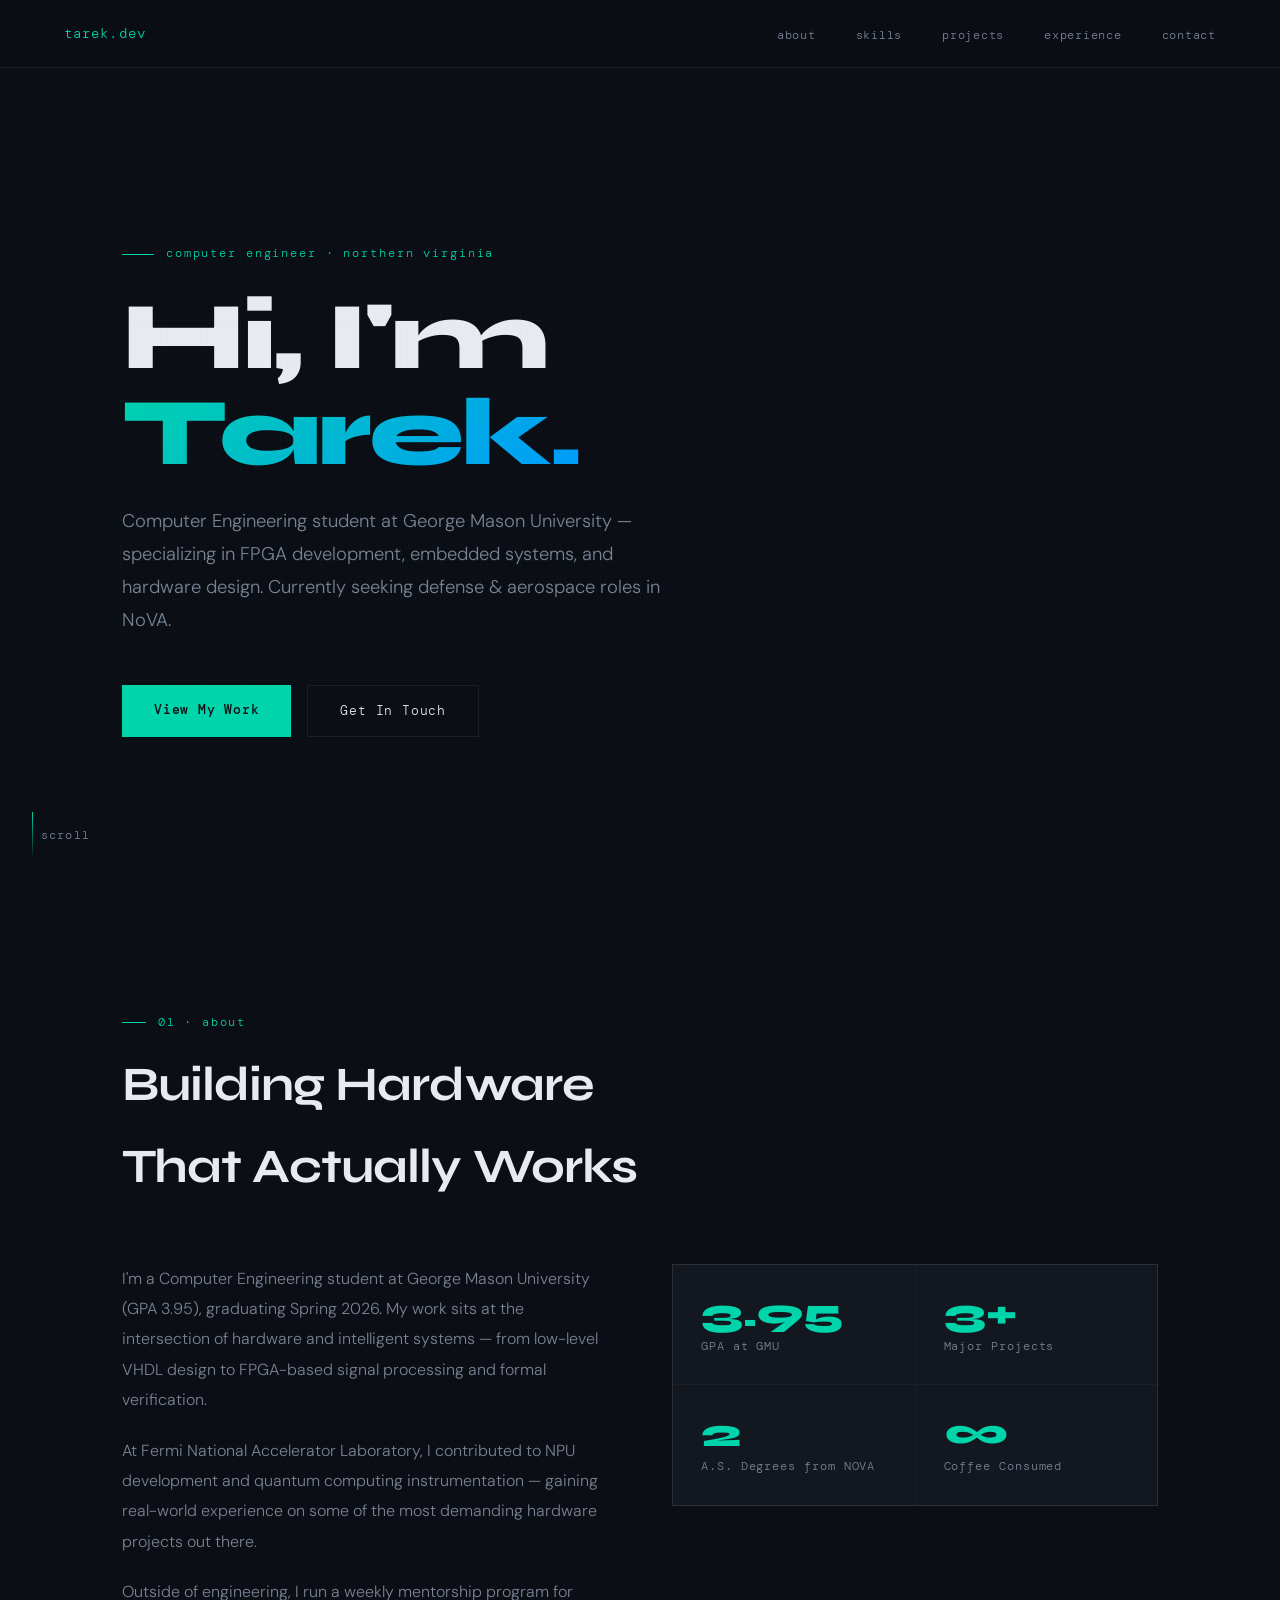
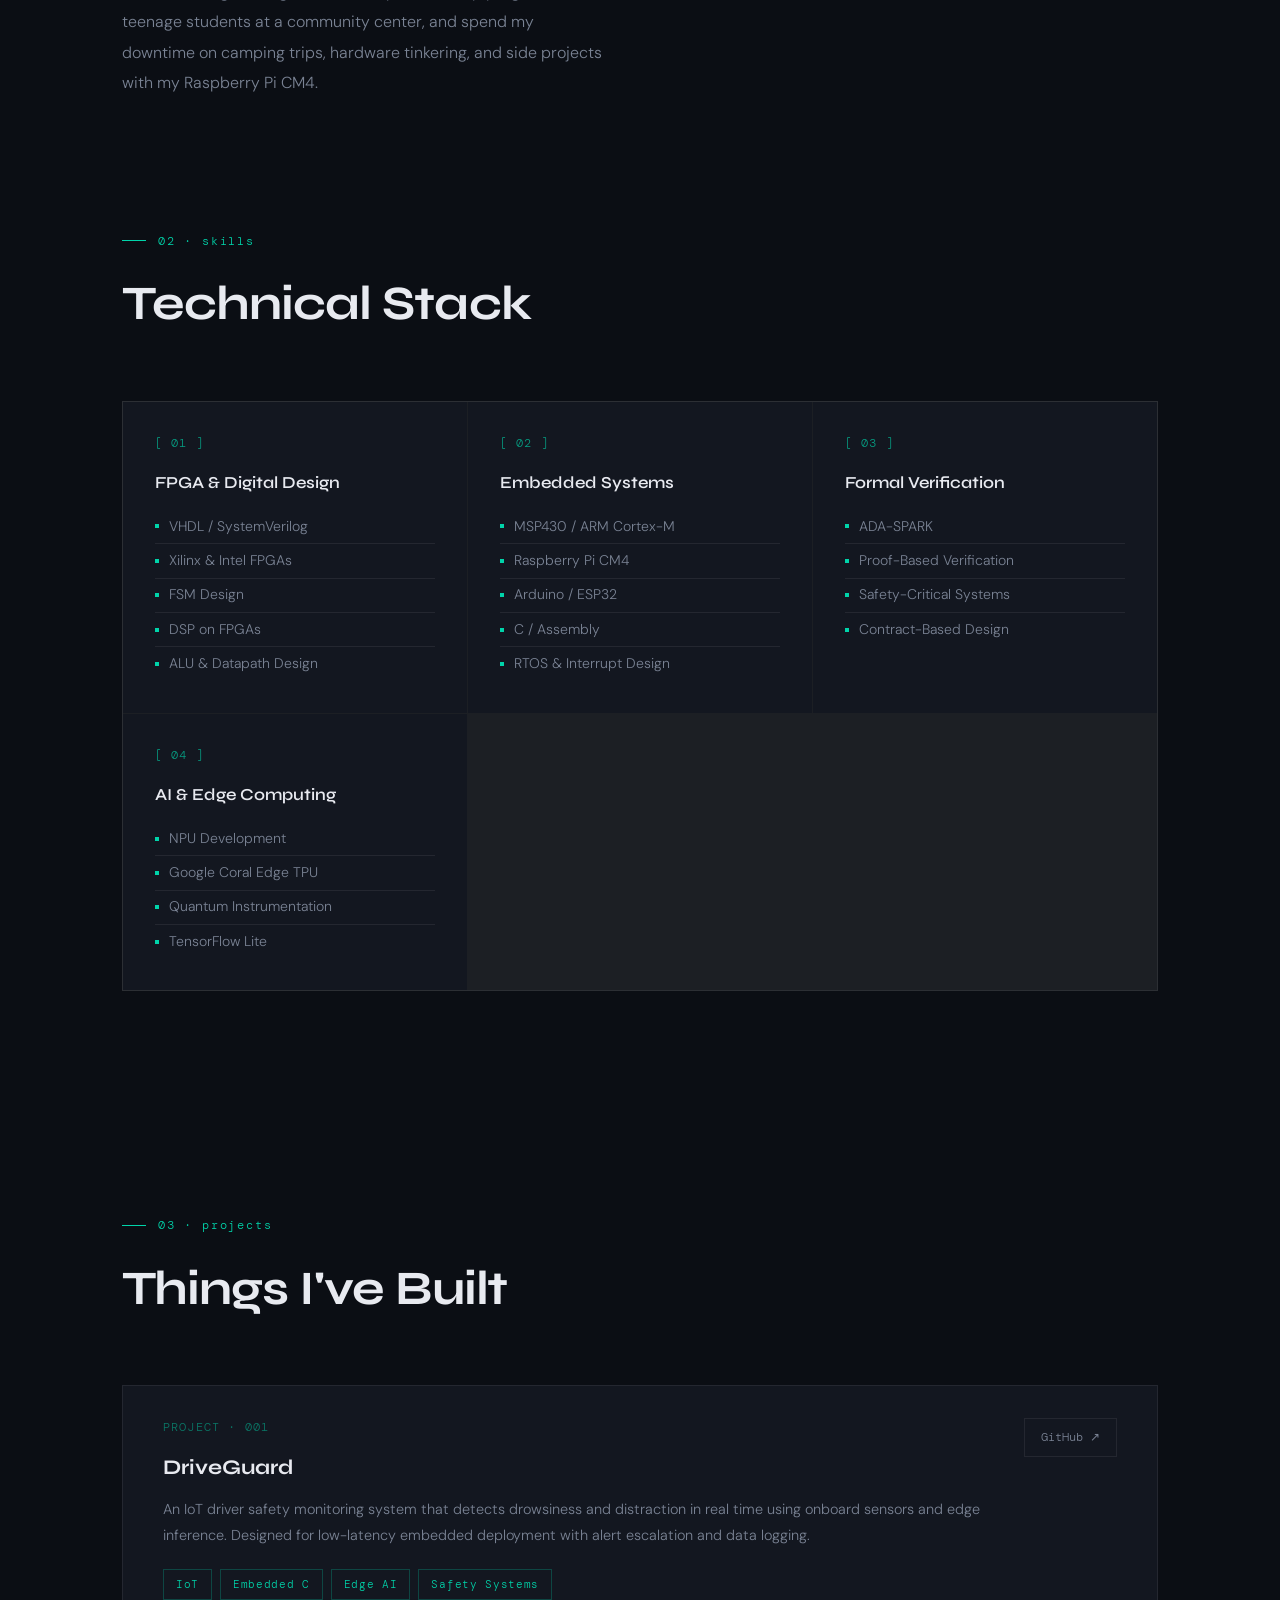
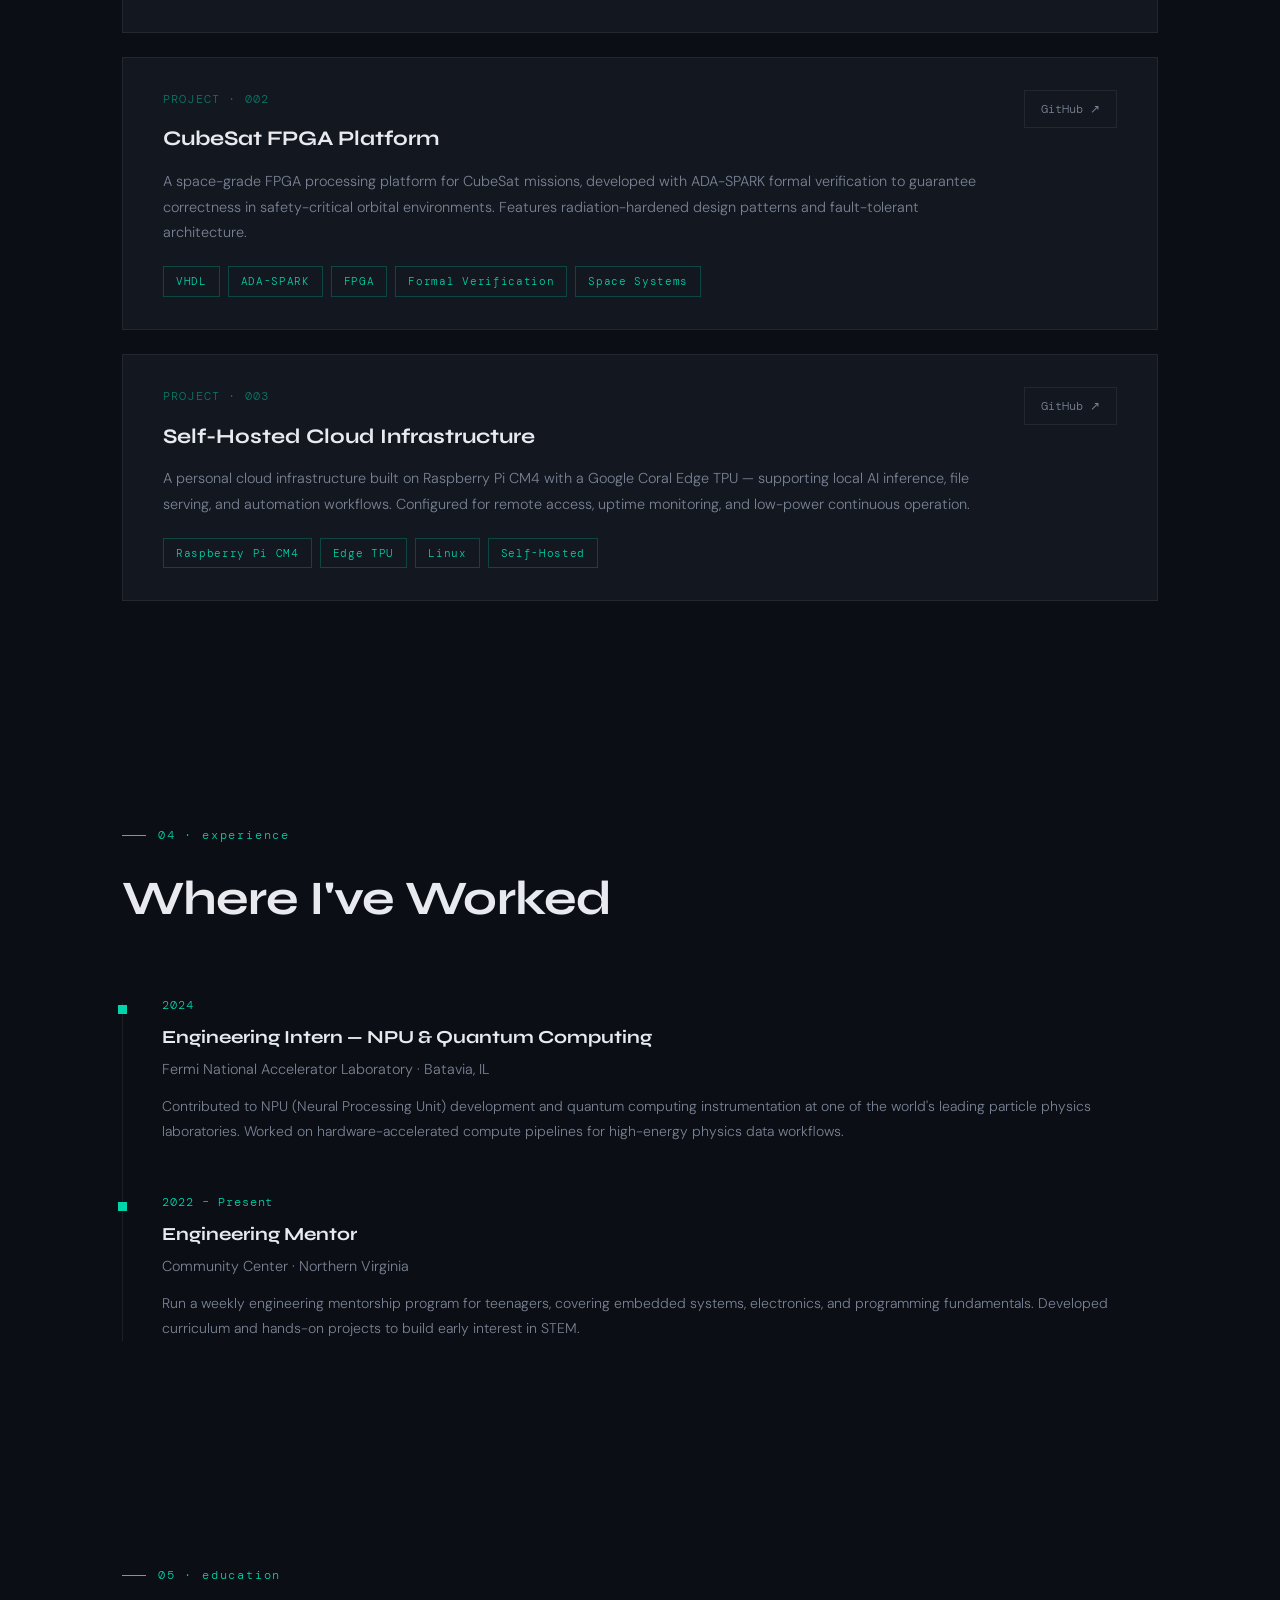
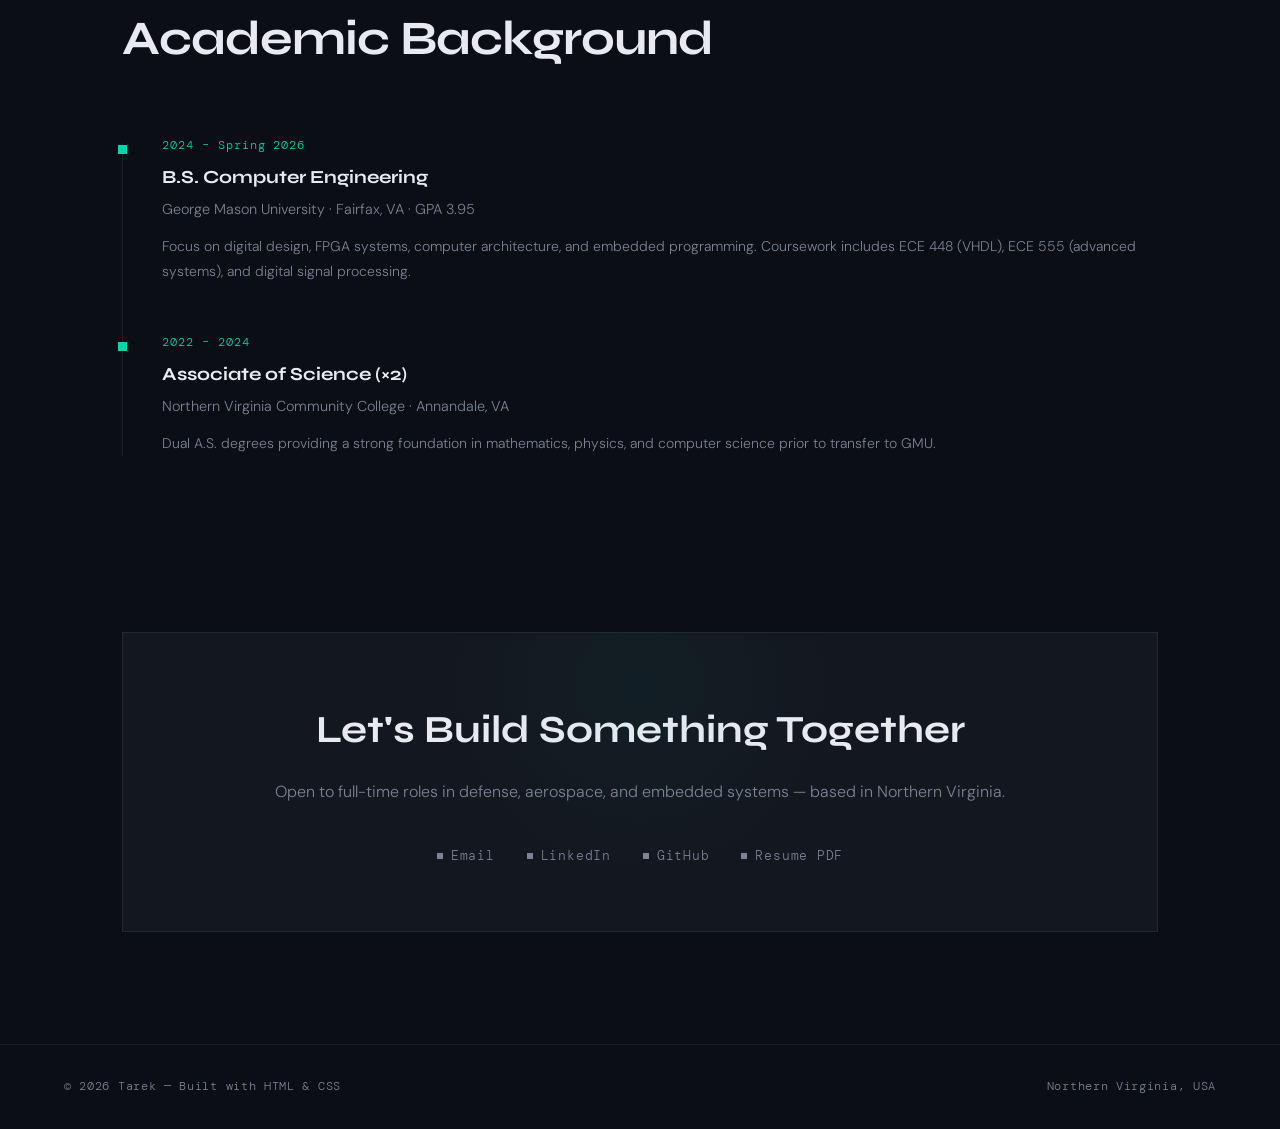
==== index.html @ ca6b9e32 "Add files via upload" ====
<!DOCTYPE html>
<html lang="en">
<head>
  <meta charset="UTF-8" />
  <meta name="viewport" content="width=device-width, initial-scale=1.0" />
  <title>Tarek — Computer Engineer</title>
  <link rel="preconnect" href="https://fonts.googleapis.com" />
  <link rel="preconnect" href="https://fonts.gstatic.com" crossorigin />
  <link href="https://fonts.googleapis.com/css2?family=DM+Mono:wght@300;400;500&family=Syne:wght@400;500;600;700;800&family=DM+Sans:wght@300;400;500&display=swap" rel="stylesheet" />
  <style>
    *, *::before, *::after { box-sizing: border-box; margin: 0; padding: 0; }

    :root {
      --bg:        #0b0e14;
      --bg2:       #10141d;
      --bg3:       #161b27;
      --border:    rgba(255,255,255,0.07);
      --accent:    #00d4aa;
      --accent2:   #0099ff;
      --text:      #e8eaf0;
      --muted:     #7a8394;
      --card:      #131720;
    }

    html { scroll-behavior: smooth; }

    body {
      background: var(--bg);
      color: var(--text);
      font-family: 'DM Sans', sans-serif;
      font-weight: 300;
      line-height: 1.7;
      overflow-x: hidden;
    }

    /* ── Grid texture ── */
    body::before {
      content: '';
      position: fixed;
      inset: 0;
      background-image:
        linear-gradient(rgba(0,212,170,0.03) 1px, transparent 1px),
        linear-gradient(90deg, rgba(0,212,170,0.03) 1px, transparent 1px);
      background-size: 40px 40px;
      pointer-events: none;
      z-index: 0;
    }

    /* ── Nav ── */
    nav {
      position: fixed;
      top: 0; left: 0; right: 0;
      z-index: 100;
      display: flex;
      justify-content: space-between;
      align-items: center;
      padding: 1.25rem 4rem;
      background: rgba(11,14,20,0.85);
      backdrop-filter: blur(12px);
      border-bottom: 1px solid var(--border);
    }

    .nav-logo {
      font-family: 'DM Mono', monospace;
      font-size: 0.85rem;
      color: var(--accent);
      letter-spacing: 0.08em;
    }

    .nav-links {
      display: flex;
      gap: 2.5rem;
      list-style: none;
    }

    .nav-links a {
      font-family: 'DM Mono', monospace;
      font-size: 0.78rem;
      color: var(--muted);
      text-decoration: none;
      letter-spacing: 0.06em;
      transition: color 0.2s;
    }

    .nav-links a:hover { color: var(--accent); }

    /* ── Sections ── */
    section {
      position: relative;
      z-index: 1;
      max-width: 1100px;
      margin: 0 auto;
      padding: 0 2rem;
    }

    /* ── Hero ── */
    #hero {
      min-height: 100vh;
      display: flex;
      flex-direction: column;
      justify-content: center;
      padding-top: 5rem;
      max-width: 1100px;
      margin: 0 auto;
      padding-left: 2rem;
      padding-right: 2rem;
    }

    .hero-tag {
      font-family: 'DM Mono', monospace;
      font-size: 0.78rem;
      color: var(--accent);
      letter-spacing: 0.15em;
      margin-bottom: 1.5rem;
      display: flex;
      align-items: center;
      gap: 0.75rem;
    }

    .hero-tag::before {
      content: '';
      display: inline-block;
      width: 2rem;
      height: 1px;
      background: var(--accent);
    }

    h1 {
      font-family: 'Syne', sans-serif;
      font-size: clamp(3rem, 8vw, 6rem);
      font-weight: 800;
      line-height: 1.0;
      letter-spacing: -0.03em;
      margin-bottom: 1.5rem;
    }

    h1 .name-accent {
      background: linear-gradient(135deg, var(--accent), var(--accent2));
      -webkit-background-clip: text;
      -webkit-text-fill-color: transparent;
      background-clip: text;
    }

    .hero-sub {
      font-size: 1.15rem;
      color: var(--muted);
      max-width: 560px;
      margin-bottom: 3rem;
      line-height: 1.8;
    }

    .hero-btns {
      display: flex;
      gap: 1rem;
      flex-wrap: wrap;
    }

    .btn-primary {
      font-family: 'DM Mono', monospace;
      font-size: 0.82rem;
      letter-spacing: 0.06em;
      padding: 0.85rem 2rem;
      background: var(--accent);
      color: #0b0e14;
      border: none;
      cursor: pointer;
      font-weight: 500;
      text-decoration: none;
      transition: opacity 0.2s, transform 0.2s;
    }

    .btn-outline {
      font-family: 'DM Mono', monospace;
      font-size: 0.82rem;
      letter-spacing: 0.06em;
      padding: 0.85rem 2rem;
      background: transparent;
      color: var(--text);
      border: 1px solid var(--border);
      cursor: pointer;
      text-decoration: none;
      transition: border-color 0.2s, color 0.2s;
    }

    .btn-primary:hover { opacity: 0.85; transform: translateY(-2px); }
    .btn-outline:hover { border-color: var(--accent); color: var(--accent); }

    .hero-scroll {
      position: absolute;
      bottom: 2.5rem;
      left: 2rem;
      font-family: 'DM Mono', monospace;
      font-size: 0.72rem;
      color: var(--muted);
      letter-spacing: 0.1em;
      display: flex;
      align-items: center;
      gap: 0.5rem;
      z-index: 1;
    }

    .scroll-line {
      width: 1px;
      height: 3rem;
      background: linear-gradient(to bottom, var(--accent), transparent);
      animation: scrollPulse 2s ease-in-out infinite;
    }

    @keyframes scrollPulse {
      0%, 100% { opacity: 0.3; }
      50% { opacity: 1; }
    }

    /* ── Section headers ── */
    .section-header {
      margin-bottom: 3.5rem;
      padding-top: 7rem;
    }

    .section-tag {
      font-family: 'DM Mono', monospace;
      font-size: 0.75rem;
      color: var(--accent);
      letter-spacing: 0.15em;
      display: flex;
      align-items: center;
      gap: 0.75rem;
      margin-bottom: 0.75rem;
    }

    .section-tag::before {
      content: '';
      display: inline-block;
      width: 1.5rem;
      height: 1px;
      background: var(--accent);
    }

    h2 {
      font-family: 'Syne', sans-serif;
      font-size: clamp(2rem, 4vw, 3rem);
      font-weight: 700;
      letter-spacing: -0.02em;
    }

    /* ── About ── */
    .about-grid {
      display: grid;
      grid-template-columns: 1fr 1fr;
      gap: 4rem;
      align-items: start;
    }

    .about-text p {
      color: var(--muted);
      margin-bottom: 1.25rem;
      font-size: 1rem;
      line-height: 1.9;
    }

    .about-stats {
      display: grid;
      grid-template-columns: 1fr 1fr;
      gap: 1px;
      background: var(--border);
      border: 1px solid var(--border);
    }

    .stat-box {
      background: var(--card);
      padding: 1.75rem;
    }

    .stat-num {
      font-family: 'Syne', sans-serif;
      font-size: 2.5rem;
      font-weight: 800;
      color: var(--accent);
      line-height: 1;
      margin-bottom: 0.25rem;
    }

    .stat-label {
      font-family: 'DM Mono', monospace;
      font-size: 0.72rem;
      color: var(--muted);
      letter-spacing: 0.08em;
    }

    /* ── Skills ── */
    .skills-grid {
      display: grid;
      grid-template-columns: repeat(auto-fit, minmax(260px, 1fr));
      gap: 1px;
      background: var(--border);
      border: 1px solid var(--border);
      margin-bottom: 7rem;
    }

    .skill-card {
      background: var(--card);
      padding: 2rem;
      transition: background 0.2s;
    }

    .skill-card:hover { background: var(--bg3); }

    .skill-icon {
      font-family: 'DM Mono', monospace;
      font-size: 0.72rem;
      color: var(--accent);
      letter-spacing: 0.1em;
      margin-bottom: 1rem;
      opacity: 0.7;
    }

    .skill-title {
      font-family: 'Syne', sans-serif;
      font-size: 1.05rem;
      font-weight: 600;
      margin-bottom: 0.75rem;
    }

    .skill-list {
      list-style: none;
    }

    .skill-list li {
      font-size: 0.875rem;
      color: var(--muted);
      padding: 0.3rem 0;
      border-bottom: 1px solid var(--border);
      display: flex;
      align-items: center;
      gap: 0.6rem;
    }

    .skill-list li:last-child { border-bottom: none; }

    .skill-list li::before {
      content: '';
      width: 4px;
      height: 4px;
      background: var(--accent);
      flex-shrink: 0;
    }

    /* ── Projects ── */
    .projects-grid {
      display: grid;
      gap: 1.5rem;
      margin-bottom: 7rem;
    }

    .project-card {
      background: var(--card);
      border: 1px solid var(--border);
      padding: 2rem 2.5rem;
      display: grid;
      grid-template-columns: 1fr auto;
      gap: 1.5rem;
      align-items: start;
      transition: border-color 0.2s, transform 0.2s;
    }

    .project-card:hover {
      border-color: rgba(0,212,170,0.3);
      transform: translateX(4px);
    }

    .project-num {
      font-family: 'DM Mono', monospace;
      font-size: 0.72rem;
      color: var(--accent);
      opacity: 0.5;
      letter-spacing: 0.1em;
      margin-bottom: 0.75rem;
    }

    .project-title {
      font-family: 'Syne', sans-serif;
      font-size: 1.3rem;
      font-weight: 700;
      margin-bottom: 0.75rem;
    }

    .project-desc {
      color: var(--muted);
      font-size: 0.9rem;
      line-height: 1.8;
      margin-bottom: 1.25rem;
    }

    .project-tags {
      display: flex;
      flex-wrap: wrap;
      gap: 0.5rem;
    }

    .tag {
      font-family: 'DM Mono', monospace;
      font-size: 0.7rem;
      color: var(--accent);
      border: 1px solid rgba(0,212,170,0.25);
      padding: 0.3rem 0.75rem;
      letter-spacing: 0.06em;
    }

    .project-link {
      font-family: 'DM Mono', monospace;
      font-size: 0.75rem;
      color: var(--muted);
      text-decoration: none;
      border: 1px solid var(--border);
      padding: 0.5rem 1rem;
      white-space: nowrap;
      transition: all 0.2s;
      align-self: start;
    }

    .project-link:hover {
      color: var(--accent);
      border-color: rgba(0,212,170,0.4);
    }

    /* ── Experience ── */
    .timeline {
      position: relative;
      margin-bottom: 7rem;
    }

    .timeline::before {
      content: '';
      position: absolute;
      left: 0;
      top: 0.5rem;
      bottom: 0;
      width: 1px;
      background: var(--border);
    }

    .timeline-item {
      position: relative;
      padding-left: 2.5rem;
      margin-bottom: 3rem;
    }

    .timeline-dot {
      position: absolute;
      left: -4px;
      top: 0.6rem;
      width: 9px;
      height: 9px;
      background: var(--accent);
    }

    .timeline-date {
      font-family: 'DM Mono', monospace;
      font-size: 0.75rem;
      color: var(--accent);
      letter-spacing: 0.08em;
      margin-bottom: 0.4rem;
    }

    .timeline-role {
      font-family: 'Syne', sans-serif;
      font-size: 1.15rem;
      font-weight: 700;
      margin-bottom: 0.25rem;
    }

    .timeline-org {
      font-size: 0.9rem;
      color: var(--muted);
      margin-bottom: 0.75rem;
    }

    .timeline-desc {
      font-size: 0.875rem;
      color: var(--muted);
      line-height: 1.8;
    }

    /* ── Contact ── */
    #contact {
      padding-top: 7rem;
      padding-bottom: 7rem;
    }

    .contact-inner {
      border: 1px solid var(--border);
      padding: 4rem;
      text-align: center;
      background: var(--card);
      position: relative;
      overflow: hidden;
    }

    .contact-inner::before {
      content: '';
      position: absolute;
      top: -50%;
      left: 50%;
      transform: translateX(-50%);
      width: 400px;
      height: 400px;
      background: radial-gradient(circle, rgba(0,212,170,0.04), transparent 70%);
      pointer-events: none;
    }

    .contact-title {
      font-family: 'Syne', sans-serif;
      font-size: clamp(1.75rem, 3vw, 2.5rem);
      font-weight: 700;
      margin-bottom: 1rem;
    }

    .contact-sub {
      color: var(--muted);
      font-size: 1rem;
      margin-bottom: 2.5rem;
    }

    .contact-links {
      display: flex;
      justify-content: center;
      gap: 2rem;
      flex-wrap: wrap;
    }

    .contact-link {
      font-family: 'DM Mono', monospace;
      font-size: 0.8rem;
      color: var(--muted);
      text-decoration: none;
      letter-spacing: 0.06em;
      transition: color 0.2s;
      display: flex;
      align-items: center;
      gap: 0.5rem;
    }

    .contact-link:hover { color: var(--accent); }

    .contact-link::before {
      content: '';
      width: 6px;
      height: 6px;
      background: currentColor;
    }

    /* ── Footer ── */
    footer {
      position: relative;
      z-index: 1;
      border-top: 1px solid var(--border);
      padding: 2rem 4rem;
      display: flex;
      justify-content: space-between;
      align-items: center;
    }

    footer p {
      font-family: 'DM Mono', monospace;
      font-size: 0.72rem;
      color: var(--muted);
      letter-spacing: 0.06em;
    }

    /* ── Fade-in animation ── */
    .fade-up {
      opacity: 0;
      transform: translateY(24px);
      transition: opacity 0.6s ease, transform 0.6s ease;
    }
    .fade-up.visible {
      opacity: 1;
      transform: translateY(0);
    }

    /* ── Responsive ── */
    @media (max-width: 768px) {
      nav { padding: 1rem 1.5rem; }
      .nav-links { gap: 1.5rem; }
      .about-grid { grid-template-columns: 1fr; gap: 2rem; }
      .project-card { grid-template-columns: 1fr; }
      footer { flex-direction: column; gap: 0.5rem; text-align: center; }
      .contact-inner { padding: 2.5rem 1.5rem; }
    }
  </style>
</head>
<body>

  <!-- ── Navigation ── -->
  <nav>
    <div class="nav-logo">tarek.dev</div>
    <ul class="nav-links">
      <li><a href="#about">about</a></li>
      <li><a href="#skills">skills</a></li>
      <li><a href="#projects">projects</a></li>
      <li><a href="#experience">experience</a></li>
      <li><a href="#contact">contact</a></li>
    </ul>
  </nav>

  <!-- ── Hero ── -->
  <div id="hero">
    <div class="hero-tag">computer engineer · northern virginia</div>
    <h1>
      Hi, I'm<br />
      <span class="name-accent">Tarek.</span>
    </h1>
    <p class="hero-sub">
      Computer Engineering student at George Mason University — specializing in FPGA development,
      embedded systems, and hardware design. Currently seeking defense & aerospace roles in NoVA.
    </p>
    <div class="hero-btns">
      <a href="#projects" class="btn-primary">View My Work</a>
      <a href="#contact" class="btn-outline">Get In Touch</a>
    </div>
    <div class="hero-scroll">
      <div class="scroll-line"></div>
      scroll
    </div>
  </div>

  <!-- ── About ── -->
  <section id="about">
    <div class="section-header fade-up">
      <div class="section-tag">01 · about</div>
      <h2>Building Hardware<br />That Actually Works</h2>
    </div>
    <div class="about-grid fade-up">
      <div class="about-text">
        <p>
          I'm a Computer Engineering student at George Mason University (GPA 3.95), graduating Spring 2026.
          My work sits at the intersection of hardware and intelligent systems — from low-level VHDL
          design to FPGA-based signal processing and formal verification.
        </p>
        <p>
          At Fermi National Accelerator Laboratory, I contributed to NPU development and quantum
          computing instrumentation — gaining real-world experience on some of the most demanding
          hardware projects out there.
        </p>
        <p>
          Outside of engineering, I run a weekly mentorship program for teenage students at a community
          center, and spend my downtime on camping trips, hardware tinkering, and side projects
          with my Raspberry Pi CM4.
        </p>
      </div>
      <div class="about-stats">
        <div class="stat-box">
          <div class="stat-num">3.95</div>
          <div class="stat-label">GPA at GMU</div>
        </div>
        <div class="stat-box">
          <div class="stat-num">3+</div>
          <div class="stat-label">Major Projects</div>
        </div>
        <div class="stat-box">
          <div class="stat-num">2</div>
          <div class="stat-label">A.S. Degrees from NOVA</div>
        </div>
        <div class="stat-box">
          <div class="stat-num">∞</div>
          <div class="stat-label">Coffee Consumed</div>
        </div>
      </div>
    </div>
  </section>

  <!-- ── Skills ── -->
  <section id="skills">
    <div class="section-header fade-up">
      <div class="section-tag">02 · skills</div>
      <h2>Technical Stack</h2>
    </div>
    <div class="skills-grid fade-up">
      <div class="skill-card">
        <div class="skill-icon">[ 01 ]</div>
        <div class="skill-title">FPGA & Digital Design</div>
        <ul class="skill-list">
          <li>VHDL / SystemVerilog</li>
          <li>Xilinx & Intel FPGAs</li>
          <li>FSM Design</li>
          <li>DSP on FPGAs</li>
          <li>ALU & Datapath Design</li>
        </ul>
      </div>
      <div class="skill-card">
        <div class="skill-icon">[ 02 ]</div>
        <div class="skill-title">Embedded Systems</div>
        <ul class="skill-list">
          <li>MSP430 / ARM Cortex-M</li>
          <li>Raspberry Pi CM4</li>
          <li>Arduino / ESP32</li>
          <li>C / Assembly</li>
          <li>RTOS & Interrupt Design</li>
        </ul>
      </div>
      <div class="skill-card">
        <div class="skill-icon">[ 03 ]</div>
        <div class="skill-title">Formal Verification</div>
        <ul class="skill-list">
          <li>ADA-SPARK</li>
          <li>Proof-Based Verification</li>
          <li>Safety-Critical Systems</li>
          <li>Contract-Based Design</li>
        </ul>
      </div>
      <div class="skill-card">
        <div class="skill-icon">[ 04 ]</div>
        <div class="skill-title">AI & Edge Computing</div>
        <ul class="skill-list">
          <li>NPU Development</li>
          <li>Google Coral Edge TPU</li>
          <li>Quantum Instrumentation</li>
          <li>TensorFlow Lite</li>
        </ul>
      </div>
    </div>
  </section>

  <!-- ── Projects ── -->
  <section id="projects">
    <div class="section-header fade-up">
      <div class="section-tag">03 · projects</div>
      <h2>Things I've Built</h2>
    </div>
    <div class="projects-grid">

      <div class="project-card fade-up">
        <div>
          <div class="project-num">PROJECT · 001</div>
          <div class="project-title">DriveGuard</div>
          <div class="project-desc">
            An IoT driver safety monitoring system that detects drowsiness and distraction
            in real time using onboard sensors and edge inference. Designed for low-latency
            embedded deployment with alert escalation and data logging.
          </div>
          <div class="project-tags">
            <span class="tag">IoT</span>
            <span class="tag">Embedded C</span>
            <span class="tag">Edge AI</span>
            <span class="tag">Safety Systems</span>
          </div>
        </div>
        <a href="#" class="project-link">GitHub ↗</a>
      </div>

      <div class="project-card fade-up">
        <div>
          <div class="project-num">PROJECT · 002</div>
          <div class="project-title">CubeSat FPGA Platform</div>
          <div class="project-desc">
            A space-grade FPGA processing platform for CubeSat missions, developed with
            ADA-SPARK formal verification to guarantee correctness in safety-critical
            orbital environments. Features radiation-hardened design patterns and
            fault-tolerant architecture.
          </div>
          <div class="project-tags">
            <span class="tag">VHDL</span>
            <span class="tag">ADA-SPARK</span>
            <span class="tag">FPGA</span>
            <span class="tag">Formal Verification</span>
            <span class="tag">Space Systems</span>
          </div>
        </div>
        <a href="#" class="project-link">GitHub ↗</a>
      </div>

      <div class="project-card fade-up">
        <div>
          <div class="project-num">PROJECT · 003</div>
          <div class="project-title">Self-Hosted Cloud Infrastructure</div>
          <div class="project-desc">
            A personal cloud infrastructure built on Raspberry Pi CM4 with a Google
            Coral Edge TPU — supporting local AI inference, file serving, and
            automation workflows. Configured for remote access, uptime monitoring,
            and low-power continuous operation.
          </div>
          <div class="project-tags">
            <span class="tag">Raspberry Pi CM4</span>
            <span class="tag">Edge TPU</span>
            <span class="tag">Linux</span>
            <span class="tag">Self-Hosted</span>
          </div>
        </div>
        <a href="#" class="project-link">GitHub ↗</a>
      </div>

    </div>
  </section>

  <!-- ── Experience ── -->
  <section id="experience">
    <div class="section-header fade-up">
      <div class="section-tag">04 · experience</div>
      <h2>Where I've Worked</h2>
    </div>
    <div class="timeline fade-up">

      <div class="timeline-item">
        <div class="timeline-dot"></div>
        <div class="timeline-date">2024</div>
        <div class="timeline-role">Engineering Intern — NPU & Quantum Computing</div>
        <div class="timeline-org">Fermi National Accelerator Laboratory · Batavia, IL</div>
        <div class="timeline-desc">
          Contributed to NPU (Neural Processing Unit) development and quantum computing
          instrumentation at one of the world's leading particle physics laboratories.
          Worked on hardware-accelerated compute pipelines for high-energy physics data workflows.
        </div>
      </div>

      <div class="timeline-item">
        <div class="timeline-dot"></div>
        <div class="timeline-date">2022 – Present</div>
        <div class="timeline-role">Engineering Mentor</div>
        <div class="timeline-org">Community Center · Northern Virginia</div>
        <div class="timeline-desc">
          Run a weekly engineering mentorship program for teenagers, covering embedded systems,
          electronics, and programming fundamentals. Developed curriculum and hands-on projects
          to build early interest in STEM.
        </div>
      </div>

    </div>
  </section>

  <!-- ── Education ── (inline, no separate section header) -->
  <section id="education" style="padding-bottom: 1rem;">
    <div class="section-header fade-up">
      <div class="section-tag">05 · education</div>
      <h2>Academic Background</h2>
    </div>
    <div class="timeline fade-up" style="margin-bottom: 2rem;">

      <div class="timeline-item">
        <div class="timeline-dot"></div>
        <div class="timeline-date">2024 – Spring 2026</div>
        <div class="timeline-role">B.S. Computer Engineering</div>
        <div class="timeline-org">George Mason University · Fairfax, VA · GPA 3.95</div>
        <div class="timeline-desc">
          Focus on digital design, FPGA systems, computer architecture, and embedded programming.
          Coursework includes ECE 448 (VHDL), ECE 555 (advanced systems), and digital signal processing.
        </div>
      </div>

      <div class="timeline-item">
        <div class="timeline-dot"></div>
        <div class="timeline-date">2022 – 2024</div>
        <div class="timeline-role">Associate of Science (×2)</div>
        <div class="timeline-org">Northern Virginia Community College · Annandale, VA</div>
        <div class="timeline-desc">
          Dual A.S. degrees providing a strong foundation in mathematics, physics,
          and computer science prior to transfer to GMU.
        </div>
      </div>

    </div>
  </section>

  <!-- ── Contact ── -->
  <section id="contact">
    <div class="contact-inner fade-up">
      <div class="contact-title">Let's Build Something Together</div>
      <div class="contact-sub">
        Open to full-time roles in defense, aerospace, and embedded systems — based in Northern Virginia.
      </div>
      <div class="contact-links">
        <a href="mailto:tarek@example.com" class="contact-link">Email</a>
        <a href="https://linkedin.com/in/tarek" class="contact-link">LinkedIn</a>
        <a href="https://github.com/tarek" class="contact-link">GitHub</a>
        <a href="/resume.pdf" class="contact-link">Resume PDF</a>
      </div>
    </div>
  </section>

  <!-- ── Footer ── -->
  <footer>
    <p>© 2026 Tarek — Built with HTML & CSS</p>
    <p>Northern Virginia, USA</p>
  </footer>

  <script>
    const observer = new IntersectionObserver((entries) => {
      entries.forEach(entry => {
        if (entry.isIntersecting) {
          entry.target.classList.add('visible');
        }
      });
    }, { threshold: 0.1 });

    document.querySelectorAll('.fade-up').forEach(el => observer.observe(el));
  </script>

</body>
</html>
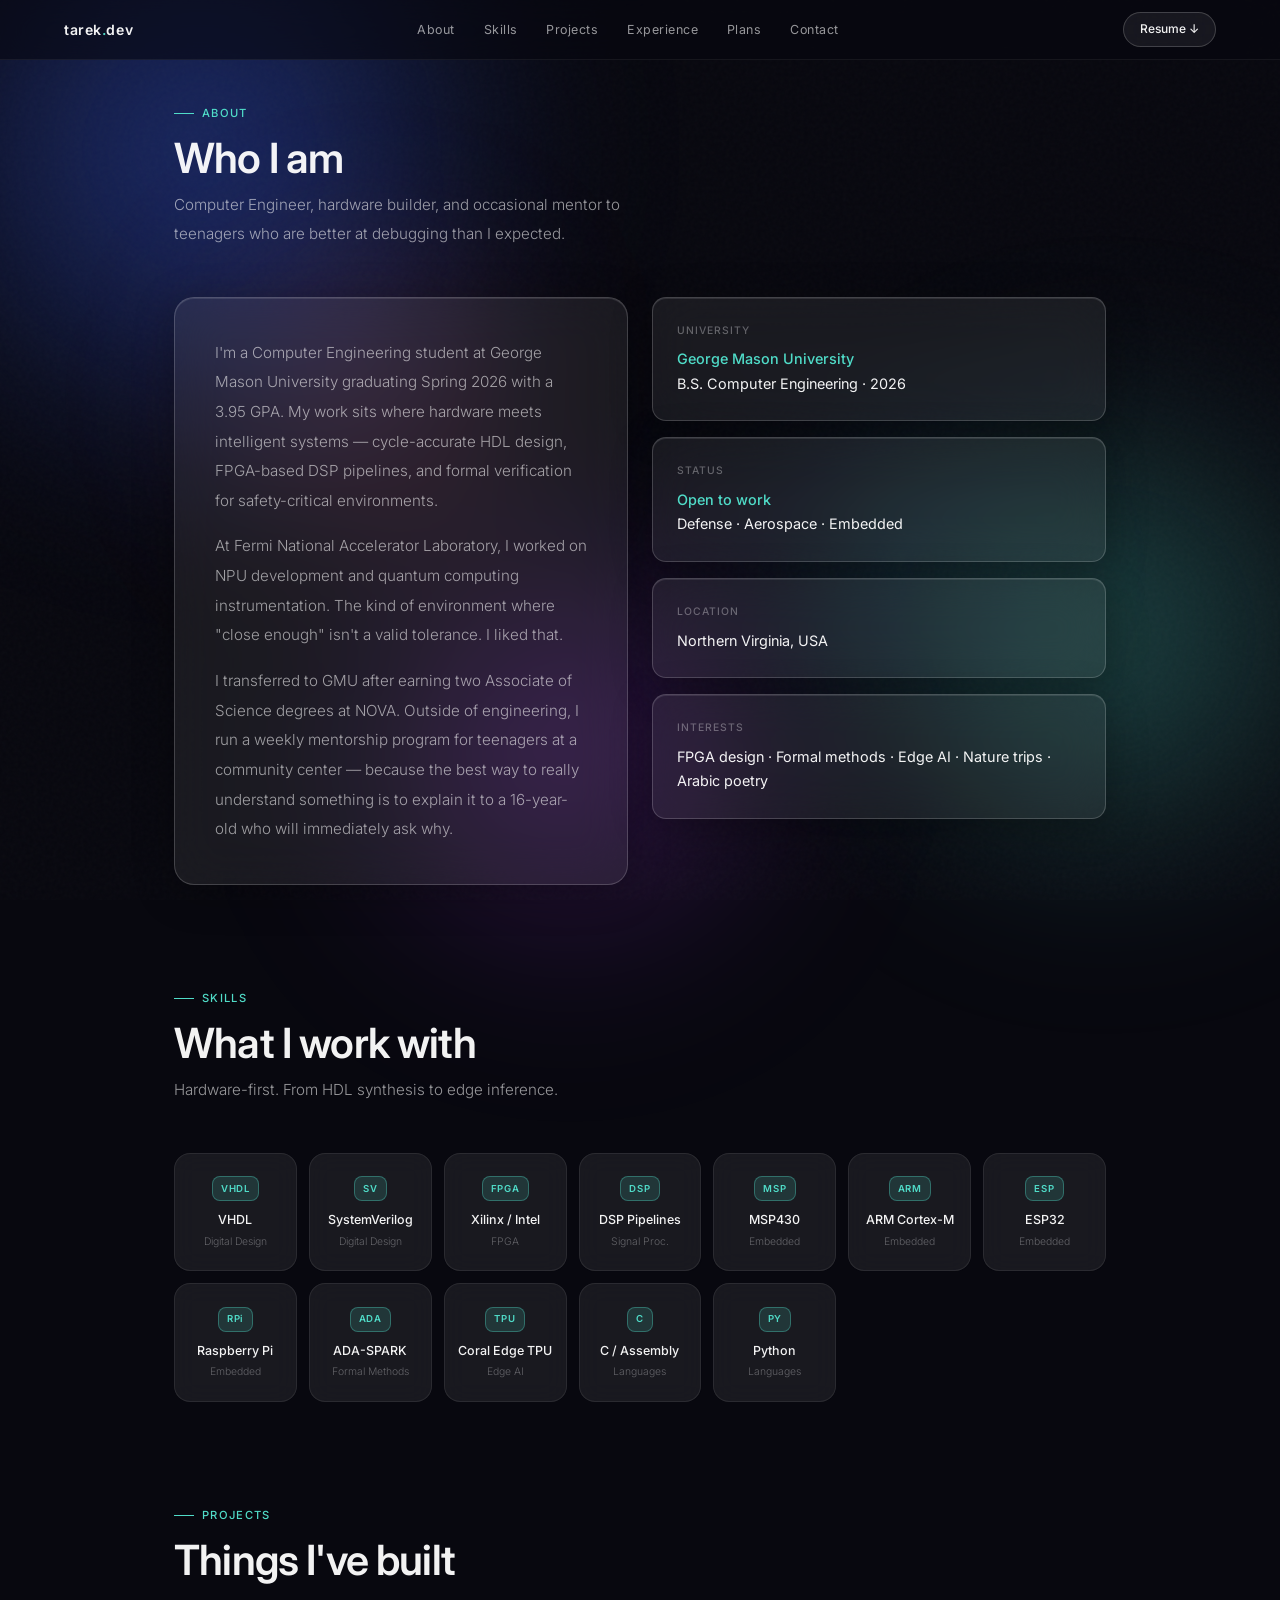
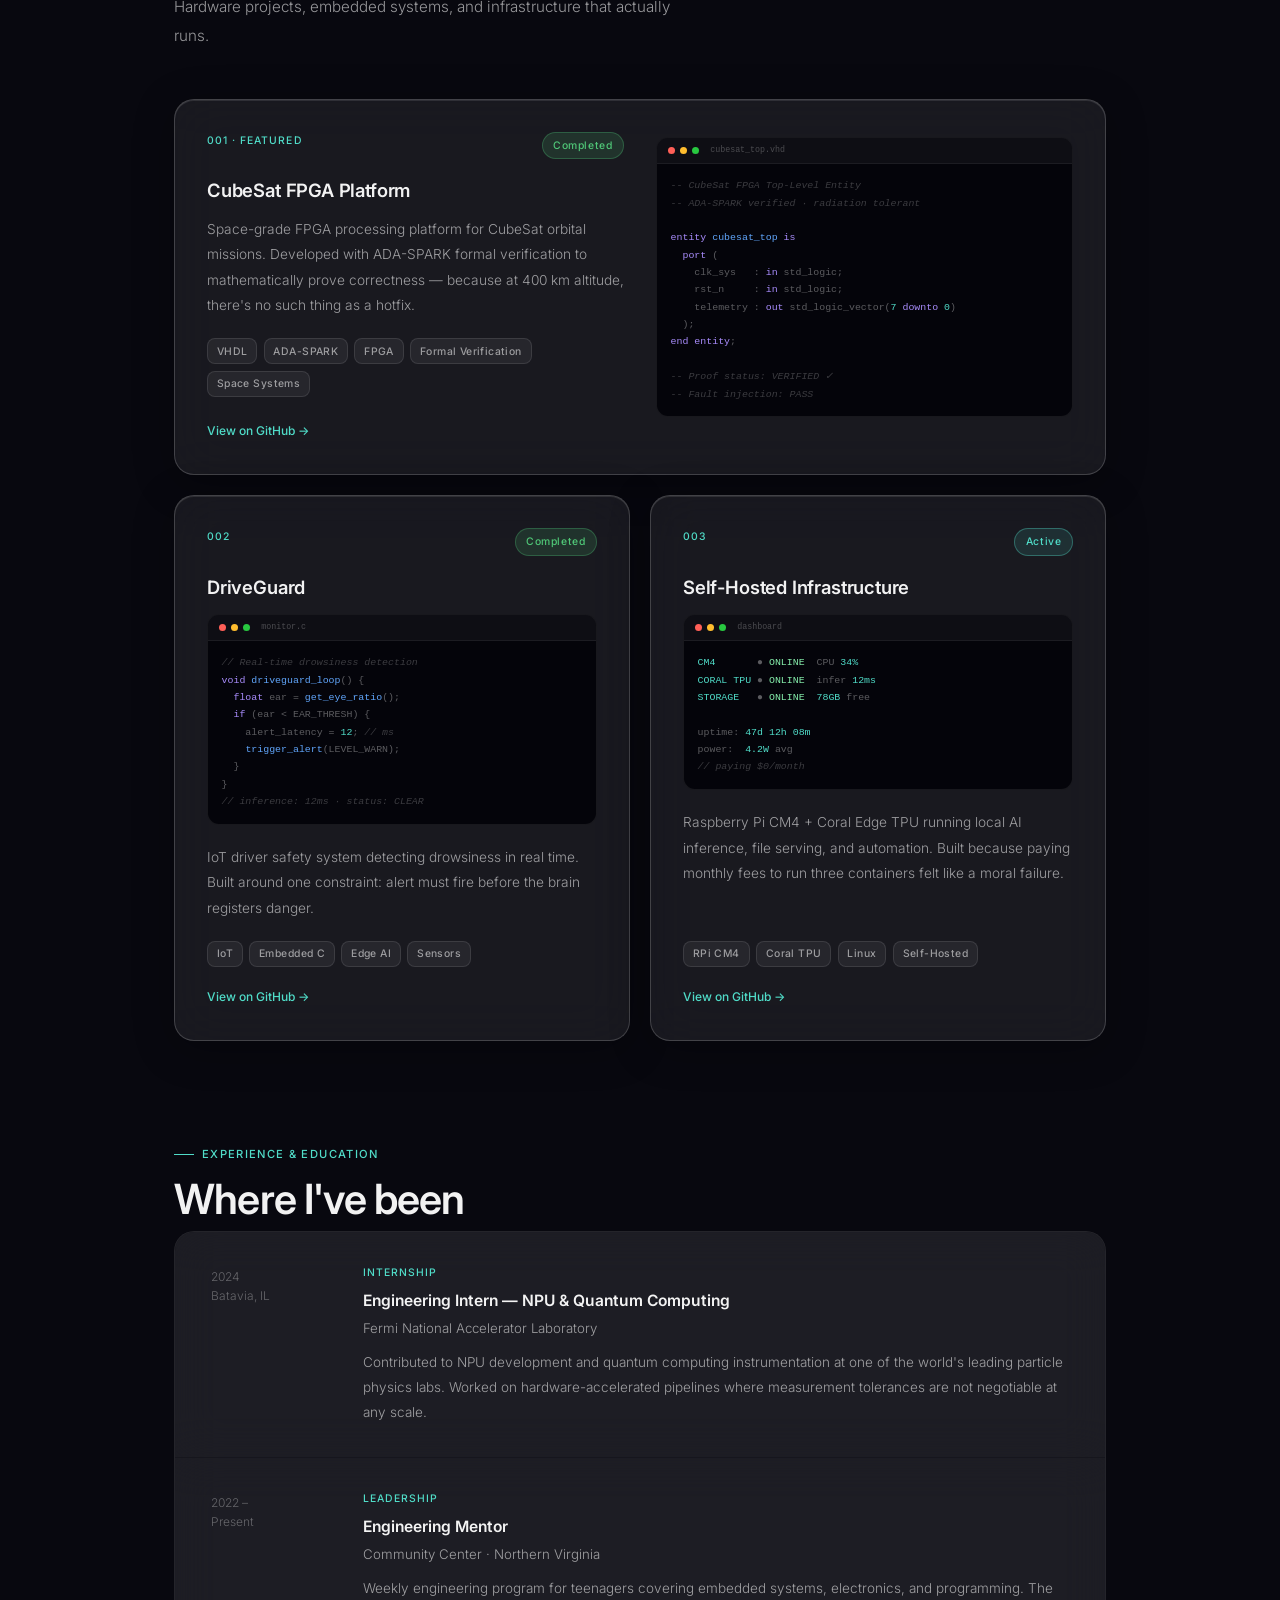
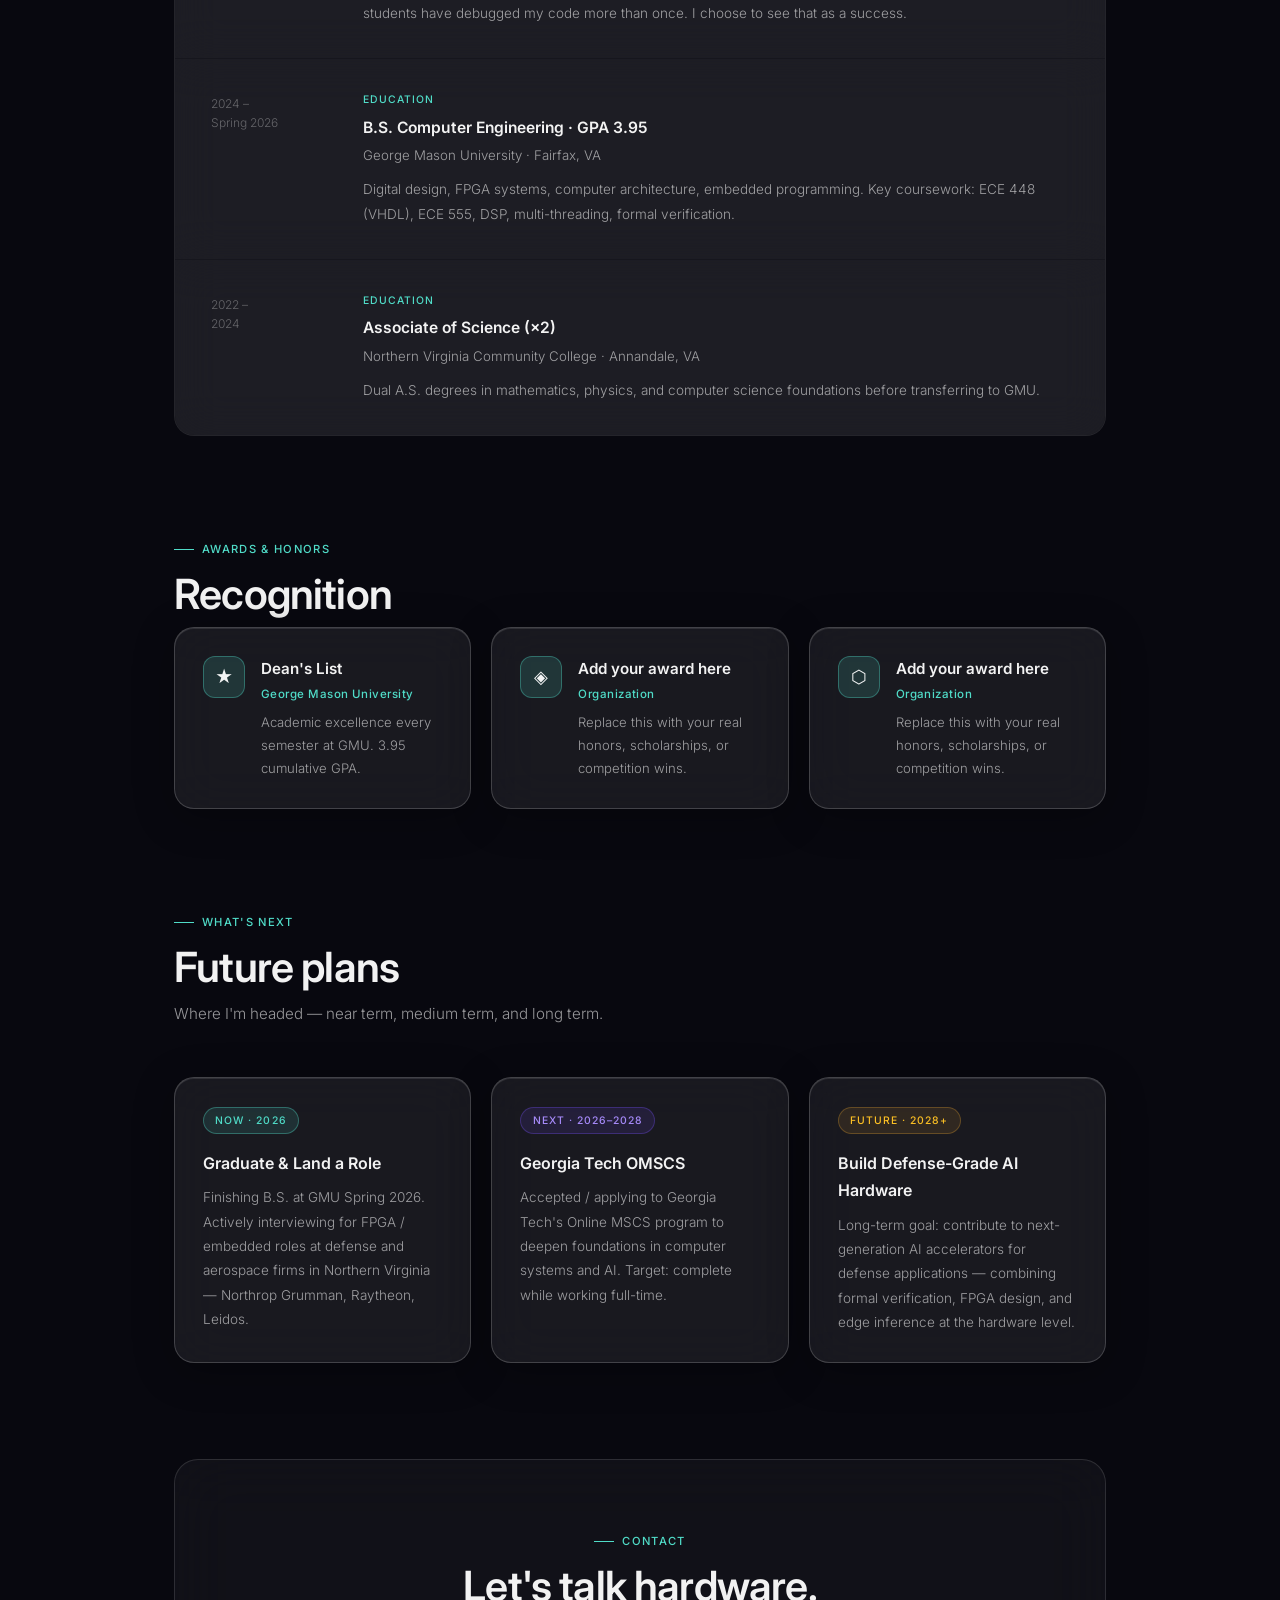
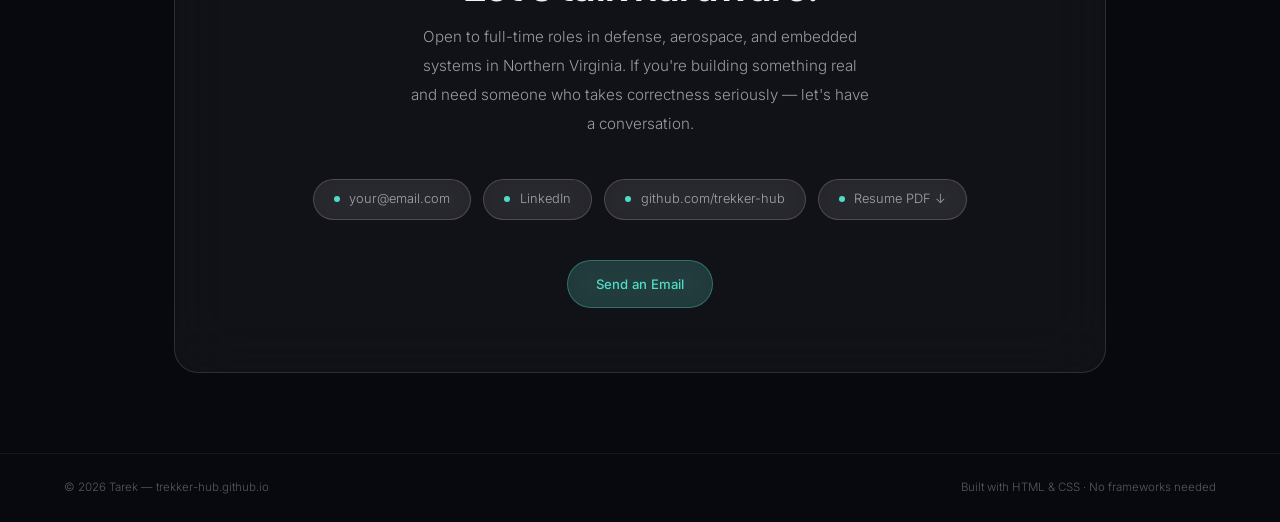
==== commit d8c47f59: "Add files via upload" ====
--- a/index.html
+++ b/index.html
@@ -1,898 +1,732 @@
 <!DOCTYPE html>
 <html lang="en">
 <head>
-  <meta charset="UTF-8" />
-  <meta name="viewport" content="width=device-width, initial-scale=1.0" />
-  <title>Tarek — Computer Engineer</title>
-  <link rel="preconnect" href="https://fonts.googleapis.com" />
-  <link rel="preconnect" href="https://fonts.gstatic.com" crossorigin />
-  <link href="https://fonts.googleapis.com/css2?family=DM+Mono:wght@300;400;500&family=Syne:wght@400;500;600;700;800&family=DM+Sans:wght@300;400;500&display=swap" rel="stylesheet" />
-  <style>
-    *, *::before, *::after { box-sizing: border-box; margin: 0; padding: 0; }
-
-    :root {
-      --bg:        #0b0e14;
-      --bg2:       #10141d;
-      --bg3:       #161b27;
-      --border:    rgba(255,255,255,0.07);
-      --accent:    #00d4aa;
-      --accent2:   #0099ff;
-      --text:      #e8eaf0;
-      --muted:     #7a8394;
-      --card:      #131720;
-    }
-
-    html { scroll-behavior: smooth; }
-
-    body {
-      background: var(--bg);
-      color: var(--text);
-      font-family: 'DM Sans', sans-serif;
-      font-weight: 300;
-      line-height: 1.7;
-      overflow-x: hidden;
-    }
-
-    /* ── Grid texture ── */
-    body::before {
-      content: '';
-      position: fixed;
-      inset: 0;
-      background-image:
-        linear-gradient(rgba(0,212,170,0.03) 1px, transparent 1px),
-        linear-gradient(90deg, rgba(0,212,170,0.03) 1px, transparent 1px);
-      background-size: 40px 40px;
-      pointer-events: none;
-      z-index: 0;
-    }
-
-    /* ── Nav ── */
-    nav {
-      position: fixed;
-      top: 0; left: 0; right: 0;
-      z-index: 100;
-      display: flex;
-      justify-content: space-between;
-      align-items: center;
-      padding: 1.25rem 4rem;
-      background: rgba(11,14,20,0.85);
-      backdrop-filter: blur(12px);
-      border-bottom: 1px solid var(--border);
-    }
-
-    .nav-logo {
-      font-family: 'DM Mono', monospace;
-      font-size: 0.85rem;
-      color: var(--accent);
-      letter-spacing: 0.08em;
-    }
-
-    .nav-links {
-      display: flex;
-      gap: 2.5rem;
-      list-style: none;
-    }
-
-    .nav-links a {
-      font-family: 'DM Mono', monospace;
-      font-size: 0.78rem;
-      color: var(--muted);
-      text-decoration: none;
-      letter-spacing: 0.06em;
-      transition: color 0.2s;
-    }
-
-    .nav-links a:hover { color: var(--accent); }
-
-    /* ── Sections ── */
-    section {
-      position: relative;
-      z-index: 1;
-      max-width: 1100px;
-      margin: 0 auto;
-      padding: 0 2rem;
-    }
-
-    /* ── Hero ── */
-    #hero {
-      min-height: 100vh;
-      display: flex;
-      flex-direction: column;
-      justify-content: center;
-      padding-top: 5rem;
-      max-width: 1100px;
-      margin: 0 auto;
-      padding-left: 2rem;
-      padding-right: 2rem;
-    }
-
-    .hero-tag {
-      font-family: 'DM Mono', monospace;
-      font-size: 0.78rem;
-      color: var(--accent);
-      letter-spacing: 0.15em;
-      margin-bottom: 1.5rem;
-      display: flex;
-      align-items: center;
-      gap: 0.75rem;
-    }
-
-    .hero-tag::before {
-      content: '';
-      display: inline-block;
-      width: 2rem;
-      height: 1px;
-      background: var(--accent);
-    }
-
-    h1 {
-      font-family: 'Syne', sans-serif;
-      font-size: clamp(3rem, 8vw, 6rem);
-      font-weight: 800;
-      line-height: 1.0;
-      letter-spacing: -0.03em;
-      margin-bottom: 1.5rem;
-    }
-
-    h1 .name-accent {
-      background: linear-gradient(135deg, var(--accent), var(--accent2));
-      -webkit-background-clip: text;
-      -webkit-text-fill-color: transparent;
-      background-clip: text;
-    }
-
-    .hero-sub {
-      font-size: 1.15rem;
-      color: var(--muted);
-      max-width: 560px;
-      margin-bottom: 3rem;
-      line-height: 1.8;
-    }
-
-    .hero-btns {
-      display: flex;
-      gap: 1rem;
-      flex-wrap: wrap;
-    }
-
-    .btn-primary {
-      font-family: 'DM Mono', monospace;
-      font-size: 0.82rem;
-      letter-spacing: 0.06em;
-      padding: 0.85rem 2rem;
-      background: var(--accent);
-      color: #0b0e14;
-      border: none;
-      cursor: pointer;
-      font-weight: 500;
-      text-decoration: none;
-      transition: opacity 0.2s, transform 0.2s;
-    }
-
-    .btn-outline {
-      font-family: 'DM Mono', monospace;
-      font-size: 0.82rem;
-      letter-spacing: 0.06em;
-      padding: 0.85rem 2rem;
-      background: transparent;
-      color: var(--text);
-      border: 1px solid var(--border);
-      cursor: pointer;
-      text-decoration: none;
-      transition: border-color 0.2s, color 0.2s;
-    }
-
-    .btn-primary:hover { opacity: 0.85; transform: translateY(-2px); }
-    .btn-outline:hover { border-color: var(--accent); color: var(--accent); }
-
-    .hero-scroll {
-      position: absolute;
-      bottom: 2.5rem;
-      left: 2rem;
-      font-family: 'DM Mono', monospace;
-      font-size: 0.72rem;
-      color: var(--muted);
-      letter-spacing: 0.1em;
-      display: flex;
-      align-items: center;
-      gap: 0.5rem;
-      z-index: 1;
-    }
-
-    .scroll-line {
-      width: 1px;
-      height: 3rem;
-      background: linear-gradient(to bottom, var(--accent), transparent);
-      animation: scrollPulse 2s ease-in-out infinite;
-    }
-
-    @keyframes scrollPulse {
-      0%, 100% { opacity: 0.3; }
-      50% { opacity: 1; }
-    }
-
-    /* ── Section headers ── */
-    .section-header {
-      margin-bottom: 3.5rem;
-      padding-top: 7rem;
-    }
-
-    .section-tag {
-      font-family: 'DM Mono', monospace;
-      font-size: 0.75rem;
-      color: var(--accent);
-      letter-spacing: 0.15em;
-      display: flex;
-      align-items: center;
-      gap: 0.75rem;
-      margin-bottom: 0.75rem;
-    }
-
-    .section-tag::before {
-      content: '';
-      display: inline-block;
-      width: 1.5rem;
-      height: 1px;
-      background: var(--accent);
-    }
-
-    h2 {
-      font-family: 'Syne', sans-serif;
-      font-size: clamp(2rem, 4vw, 3rem);
-      font-weight: 700;
-      letter-spacing: -0.02em;
-    }
-
-    /* ── About ── */
-    .about-grid {
-      display: grid;
-      grid-template-columns: 1fr 1fr;
-      gap: 4rem;
-      align-items: start;
-    }
-
-    .about-text p {
-      color: var(--muted);
-      margin-bottom: 1.25rem;
-      font-size: 1rem;
-      line-height: 1.9;
-    }
-
-    .about-stats {
-      display: grid;
-      grid-template-columns: 1fr 1fr;
-      gap: 1px;
-      background: var(--border);
-      border: 1px solid var(--border);
-    }
-
-    .stat-box {
-      background: var(--card);
-      padding: 1.75rem;
-    }
-
-    .stat-num {
-      font-family: 'Syne', sans-serif;
-      font-size: 2.5rem;
-      font-weight: 800;
-      color: var(--accent);
-      line-height: 1;
-      margin-bottom: 0.25rem;
-    }
-
-    .stat-label {
-      font-family: 'DM Mono', monospace;
-      font-size: 0.72rem;
-      color: var(--muted);
-      letter-spacing: 0.08em;
-    }
-
-    /* ── Skills ── */
-    .skills-grid {
-      display: grid;
-      grid-template-columns: repeat(auto-fit, minmax(260px, 1fr));
-      gap: 1px;
-      background: var(--border);
-      border: 1px solid var(--border);
-      margin-bottom: 7rem;
-    }
-
-    .skill-card {
-      background: var(--card);
-      padding: 2rem;
-      transition: background 0.2s;
-    }
-
-    .skill-card:hover { background: var(--bg3); }
-
-    .skill-icon {
-      font-family: 'DM Mono', monospace;
-      font-size: 0.72rem;
-      color: var(--accent);
-      letter-spacing: 0.1em;
-      margin-bottom: 1rem;
-      opacity: 0.7;
-    }
-
-    .skill-title {
-      font-family: 'Syne', sans-serif;
-      font-size: 1.05rem;
-      font-weight: 600;
-      margin-bottom: 0.75rem;
-    }
-
-    .skill-list {
-      list-style: none;
-    }
-
-    .skill-list li {
-      font-size: 0.875rem;
-      color: var(--muted);
-      padding: 0.3rem 0;
-      border-bottom: 1px solid var(--border);
-      display: flex;
-      align-items: center;
-      gap: 0.6rem;
-    }
-
-    .skill-list li:last-child { border-bottom: none; }
-
-    .skill-list li::before {
-      content: '';
-      width: 4px;
-      height: 4px;
-      background: var(--accent);
-      flex-shrink: 0;
-    }
-
-    /* ── Projects ── */
-    .projects-grid {
-      display: grid;
-      gap: 1.5rem;
-      margin-bottom: 7rem;
-    }
-
-    .project-card {
-      background: var(--card);
-      border: 1px solid var(--border);
-      padding: 2rem 2.5rem;
-      display: grid;
-      grid-template-columns: 1fr auto;
-      gap: 1.5rem;
-      align-items: start;
-      transition: border-color 0.2s, transform 0.2s;
-    }
-
-    .project-card:hover {
-      border-color: rgba(0,212,170,0.3);
-      transform: translateX(4px);
-    }
-
-    .project-num {
-      font-family: 'DM Mono', monospace;
-      font-size: 0.72rem;
-      color: var(--accent);
-      opacity: 0.5;
-      letter-spacing: 0.1em;
-      margin-bottom: 0.75rem;
-    }
-
-    .project-title {
-      font-family: 'Syne', sans-serif;
-      font-size: 1.3rem;
-      font-weight: 700;
-      margin-bottom: 0.75rem;
-    }
-
-    .project-desc {
-      color: var(--muted);
-      font-size: 0.9rem;
-      line-height: 1.8;
-      margin-bottom: 1.25rem;
-    }
-
-    .project-tags {
-      display: flex;
-      flex-wrap: wrap;
-      gap: 0.5rem;
-    }
-
-    .tag {
-      font-family: 'DM Mono', monospace;
-      font-size: 0.7rem;
-      color: var(--accent);
-      border: 1px solid rgba(0,212,170,0.25);
-      padding: 0.3rem 0.75rem;
-      letter-spacing: 0.06em;
-    }
-
-    .project-link {
-      font-family: 'DM Mono', monospace;
-      font-size: 0.75rem;
-      color: var(--muted);
-      text-decoration: none;
-      border: 1px solid var(--border);
-      padding: 0.5rem 1rem;
-      white-space: nowrap;
-      transition: all 0.2s;
-      align-self: start;
-    }
-
-    .project-link:hover {
-      color: var(--accent);
-      border-color: rgba(0,212,170,0.4);
-    }
-
-    /* ── Experience ── */
-    .timeline {
-      position: relative;
-      margin-bottom: 7rem;
-    }
-
-    .timeline::before {
-      content: '';
-      position: absolute;
-      left: 0;
-      top: 0.5rem;
-      bottom: 0;
-      width: 1px;
-      background: var(--border);
-    }
-
-    .timeline-item {
-      position: relative;
-      padding-left: 2.5rem;
-      margin-bottom: 3rem;
-    }
-
-    .timeline-dot {
-      position: absolute;
-      left: -4px;
-      top: 0.6rem;
-      width: 9px;
-      height: 9px;
-      background: var(--accent);
-    }
-
-    .timeline-date {
-      font-family: 'DM Mono', monospace;
-      font-size: 0.75rem;
-      color: var(--accent);
-      letter-spacing: 0.08em;
-      margin-bottom: 0.4rem;
-    }
-
-    .timeline-role {
-      font-family: 'Syne', sans-serif;
-      font-size: 1.15rem;
-      font-weight: 700;
-      margin-bottom: 0.25rem;
-    }
-
-    .timeline-org {
-      font-size: 0.9rem;
-      color: var(--muted);
-      margin-bottom: 0.75rem;
-    }
-
-    .timeline-desc {
-      font-size: 0.875rem;
-      color: var(--muted);
-      line-height: 1.8;
-    }
-
-    /* ── Contact ── */
-    #contact {
-      padding-top: 7rem;
-      padding-bottom: 7rem;
-    }
-
-    .contact-inner {
-      border: 1px solid var(--border);
-      padding: 4rem;
-      text-align: center;
-      background: var(--card);
-      position: relative;
-      overflow: hidden;
-    }
-
-    .contact-inner::before {
-      content: '';
-      position: absolute;
-      top: -50%;
-      left: 50%;
-      transform: translateX(-50%);
-      width: 400px;
-      height: 400px;
-      background: radial-gradient(circle, rgba(0,212,170,0.04), transparent 70%);
-      pointer-events: none;
-    }
-
-    .contact-title {
-      font-family: 'Syne', sans-serif;
-      font-size: clamp(1.75rem, 3vw, 2.5rem);
-      font-weight: 700;
-      margin-bottom: 1rem;
-    }
-
-    .contact-sub {
-      color: var(--muted);
-      font-size: 1rem;
-      margin-bottom: 2.5rem;
-    }
-
-    .contact-links {
-      display: flex;
-      justify-content: center;
-      gap: 2rem;
-      flex-wrap: wrap;
-    }
-
-    .contact-link {
-      font-family: 'DM Mono', monospace;
-      font-size: 0.8rem;
-      color: var(--muted);
-      text-decoration: none;
-      letter-spacing: 0.06em;
-      transition: color 0.2s;
-      display: flex;
-      align-items: center;
-      gap: 0.5rem;
-    }
-
-    .contact-link:hover { color: var(--accent); }
-
-    .contact-link::before {
-      content: '';
-      width: 6px;
-      height: 6px;
-      background: currentColor;
-    }
-
-    /* ── Footer ── */
-    footer {
-      position: relative;
-      z-index: 1;
-      border-top: 1px solid var(--border);
-      padding: 2rem 4rem;
-      display: flex;
-      justify-content: space-between;
-      align-items: center;
-    }
-
-    footer p {
-      font-family: 'DM Mono', monospace;
-      font-size: 0.72rem;
-      color: var(--muted);
-      letter-spacing: 0.06em;
-    }
-
-    /* ── Fade-in animation ── */
-    .fade-up {
-      opacity: 0;
-      transform: translateY(24px);
-      transition: opacity 0.6s ease, transform 0.6s ease;
-    }
-    .fade-up.visible {
-      opacity: 1;
-      transform: translateY(0);
-    }
-
-    /* ── Responsive ── */
-    @media (max-width: 768px) {
-      nav { padding: 1rem 1.5rem; }
-      .nav-links { gap: 1.5rem; }
-      .about-grid { grid-template-columns: 1fr; gap: 2rem; }
-      .project-card { grid-template-columns: 1fr; }
-      footer { flex-direction: column; gap: 0.5rem; text-align: center; }
-      .contact-inner { padding: 2.5rem 1.5rem; }
-    }
-  </style>
+<meta charset="UTF-8"/>
+<meta name="viewport" content="width=device-width, initial-scale=1.0"/>
+<title>Tarek — Computer Engineer</title>
+<link rel="preconnect" href="https://fonts.googleapis.com"/>
+<link href="https://fonts.googleapis.com/css2?family=Inter:ital,opsz,wght@0,14..32,300;0,14..32,400;0,14..32,500;0,14..32,600;1,14..32,300&display=swap" rel="stylesheet"/>
+<style>
+*,*::before,*::after{box-sizing:border-box;margin:0;padding:0}
+
+:root{
+  --glass-bg:rgba(255,255,255,0.07);
+  --glass-bg-hover:rgba(255,255,255,0.11);
+  --glass-border:rgba(255,255,255,0.18);
+  --glass-border-strong:rgba(255,255,255,0.32);
+  --glass-blur:24px;
+  --text:rgba(255,255,255,0.95);
+  --text-2:rgba(255,255,255,0.58);
+  --text-3:rgba(255,255,255,0.32);
+  --teal:rgba(80,220,200,1);
+  --teal-soft:rgba(80,220,200,0.15);
+  --teal-border:rgba(80,220,200,0.35);
+}
+
+html{scroll-behavior:smooth}
+body{
+  min-height:100vh;
+  background:#08080f;
+  color:var(--text);
+  font-family:'Inter',sans-serif;
+  font-weight:300;
+  font-size:15px;
+  line-height:1.7;
+  overflow-x:hidden;
+}
+
+/* ── BACKGROUND ORBS ── */
+.bg{position:fixed;inset:0;z-index:0;pointer-events:none}
+.orb{position:absolute;border-radius:50%;filter:blur(90px);animation:drift 20s ease-in-out infinite alternate}
+.o1{width:700px;height:700px;background:radial-gradient(circle,rgba(60,100,255,0.45) 0%,transparent 70%);top:-200px;left:-150px;animation-delay:0s}
+.o2{width:550px;height:550px;background:radial-gradient(circle,rgba(80,220,200,0.35) 0%,transparent 70%);top:40%;right:-100px;animation-delay:-7s}
+.o3{width:500px;height:500px;background:radial-gradient(circle,rgba(180,60,255,0.3) 0%,transparent 70%);bottom:-100px;left:25%;animation-delay:-13s}
+.o4{width:350px;height:350px;background:radial-gradient(circle,rgba(255,100,150,0.25) 0%,transparent 70%);top:25%;left:15%;animation-delay:-5s}
+.o5{width:300px;height:300px;background:radial-gradient(circle,rgba(80,200,255,0.2) 0%,transparent 70%);bottom:20%;right:20%;animation-delay:-10s}
+@keyframes drift{
+  0%{transform:translate(0,0) scale(1)}
+  33%{transform:translate(45px,-35px) scale(1.06)}
+  66%{transform:translate(-25px,25px) scale(0.96)}
+  100%{transform:translate(35px,45px) scale(1.04)}
+}
+
+/* grain */
+.grain{position:fixed;inset:0;z-index:1;pointer-events:none;opacity:0.025;
+  background-image:url("data:image/svg+xml,%3Csvg viewBox='0 0 256 256' xmlns='http://www.w3.org/2000/svg'%3E%3Cfilter id='n'%3E%3CfeTurbulence type='fractalNoise' baseFrequency='0.9' numOctaves='4' stitchTiles='stitch'/%3E%3C/filter%3E%3Crect width='100%25' height='100%25' filter='url(%23n)'/%3E%3C/svg%3E")}
+
+/* ── NAV ── */
+nav{
+  position:fixed;top:0;left:0;right:0;z-index:100;
+  padding:0 max(1.5rem,5vw);
+  height:60px;display:flex;align-items:center;justify-content:space-between;
+  background:rgba(8,8,15,0.6);
+  backdrop-filter:blur(20px);-webkit-backdrop-filter:blur(20px);
+  border-bottom:1px solid rgba(255,255,255,0.06);
+  transition:background 0.3s;
+}
+.nav-logo{
+  font-size:0.88rem;font-weight:600;letter-spacing:0.04em;
+  color:var(--text);
+}
+.nav-logo span{color:var(--teal)}
+.nav-links{display:flex;gap:0;list-style:none}
+.nav-links a{
+  display:block;padding:0 0.9rem;height:60px;line-height:60px;
+  font-size:0.78rem;font-weight:400;letter-spacing:0.04em;
+  color:var(--text-2);text-decoration:none;
+  transition:color 0.2s;
+}
+.nav-links a:hover{color:var(--text)}
+.nav-pill{
+  font-size:0.75rem;font-weight:500;padding:0.4rem 1rem;
+  background:var(--glass-bg);border:1px solid var(--glass-border);
+  border-radius:40px;color:var(--text);text-decoration:none;
+  backdrop-filter:blur(12px);transition:background 0.2s,border-color 0.2s;
+}
+.nav-pill:hover{background:var(--glass-bg-hover);border-color:var(--glass-border-strong)}
+
+/* hamburger */
+.hbg{display:none;flex-direction:column;gap:5px;background:none;border:none;cursor:pointer;padding:4px;z-index:101}
+.hbg span{display:block;width:20px;height:1.5px;background:var(--text-2);transition:all 0.2s}
+.mob-nav{
+  display:none;position:fixed;top:60px;left:0;right:0;z-index:99;
+  background:rgba(8,8,15,0.95);backdrop-filter:blur(20px);
+  border-bottom:1px solid rgba(255,255,255,0.06);padding:0.5rem 0;
+}
+.mob-nav.open{display:block}
+.mob-nav a{display:block;padding:0.75rem max(1.5rem,5vw);font-size:0.85rem;color:var(--text-2);text-decoration:none;transition:color 0.15s}
+.mob-nav a:hover{color:var(--text)}
+
+/* ── LAYOUT ── */
+.wrap{position:relative;z-index:10;max-width:1060px;margin:0 auto;padding:0 max(1.5rem,5vw)}
+
+/* ── GLASS CARD ── */
+.glass{
+  background:var(--glass-bg);
+  border:1px solid var(--glass-border);
+  border-radius:20px;
+  backdrop-filter:blur(var(--glass-blur));-webkit-backdrop-filter:blur(var(--glass-blur));
+  box-shadow:0 8px 40px rgba(0,0,0,0.3),inset 0 1px 0 rgba(255,255,255,0.1);
+}
+.glass-sm{border-radius:14px}
+.glass:hover{border-color:var(--glass-border-strong)}
+
+/* ── HERO ── */
+#hero{
+  position:relative;z-index:10;
+  min-height:100vh;
+  display:flex;align-items:center;justify-content:center;
+  text-align:center;padding:120px max(1.5rem,5vw) 80px;
+}
+.hero-badge{
+  display:inline-flex;align-items:center;gap:0.5rem;
+  font-size:0.75rem;font-weight:500;letter-spacing:0.06em;
+  color:var(--teal);
+  background:var(--teal-soft);border:1px solid var(--teal-border);
+  border-radius:40px;padding:0.4rem 1rem;margin-bottom:2rem;
+  backdrop-filter:blur(12px);
+}
+.hero-badge::before{content:'';width:6px;height:6px;border-radius:50%;background:var(--teal);animation:pulse 2s ease-in-out infinite}
+@keyframes pulse{0%,100%{opacity:1;transform:scale(1)}50%{opacity:0.4;transform:scale(0.8)}}
+
+.hero-h1{
+  font-size:clamp(2.8rem,8vw,6rem);
+  font-weight:600;line-height:1.05;
+  letter-spacing:-0.03em;margin-bottom:1.5rem;
+}
+.hero-h1 em{font-style:italic;font-weight:300;color:rgba(255,255,255,0.55)}
+.hero-h1 .hi{color:var(--teal)}
+
+.hero-sub{
+  font-size:clamp(0.95rem,2vw,1.1rem);color:var(--text-2);
+  max-width:520px;margin:0 auto 3rem;line-height:1.9;
+}
+.hero-actions{display:flex;gap:0.75rem;justify-content:center;flex-wrap:wrap}
+.btn-glass{
+  font-size:0.82rem;font-weight:500;padding:0.75rem 1.75rem;
+  border-radius:40px;text-decoration:none;
+  border:1px solid var(--glass-border-strong);
+  background:var(--glass-bg);color:var(--text);
+  backdrop-filter:blur(12px);
+  transition:background 0.2s,border-color 0.2s,transform 0.15s;
+  display:inline-block;
+}
+.btn-glass:hover{background:var(--glass-bg-hover);border-color:rgba(255,255,255,0.45);transform:translateY(-2px)}
+.btn-glass.primary{
+  background:rgba(80,220,200,0.18);
+  border-color:var(--teal-border);
+  color:var(--teal);
+}
+.btn-glass.primary:hover{background:rgba(80,220,200,0.28)}
+
+/* hero stats strip */
+.hero-stats{
+  display:flex;gap:1px;margin-top:4rem;
+  background:rgba(255,255,255,0.06);
+  border:1px solid rgba(255,255,255,0.08);
+  border-radius:16px;overflow:hidden;
+  max-width:600px;margin-left:auto;margin-right:auto;
+}
+.hs-item{
+  flex:1;padding:1.1rem 1rem;text-align:center;
+  background:rgba(255,255,255,0.03);
+  backdrop-filter:blur(20px);
+}
+.hs-val{font-size:1.4rem;font-weight:600;color:var(--teal);line-height:1;margin-bottom:0.3rem}
+.hs-label{font-size:0.68rem;color:var(--text-3);letter-spacing:0.06em}
+
+/* ── SECTION ── */
+.sec{padding:6rem 0}
+.sec-tag{
+  display:inline-flex;align-items:center;gap:0.5rem;
+  font-size:0.7rem;font-weight:500;letter-spacing:0.12em;text-transform:uppercase;
+  color:var(--teal);margin-bottom:0.75rem;
+}
+.sec-tag::before{content:'';width:20px;height:1px;background:var(--teal)}
+h2{font-size:clamp(1.8rem,4vw,2.6rem);font-weight:600;letter-spacing:-0.02em;line-height:1.15;margin-bottom:0.5rem}
+.sec-desc{font-size:0.95rem;color:var(--text-2);max-width:520px;line-height:1.9;margin-bottom:3rem}
+
+/* ── ABOUT ── */
+.about-grid{display:grid;grid-template-columns:1fr 1fr;gap:1.5rem;align-items:start}
+.about-main{padding:2.5rem}
+.about-main p{font-size:0.95rem;color:var(--text-2);line-height:1.95;margin-bottom:1rem}
+.about-main p:last-child{margin:0}
+.about-side{display:flex;flex-direction:column;gap:1rem}
+.info-card{padding:1.5rem}
+.ic-label{font-size:0.65rem;font-weight:500;letter-spacing:0.1em;text-transform:uppercase;color:var(--text-3);margin-bottom:0.5rem}
+.ic-val{font-size:0.9rem;color:var(--text);font-weight:400}
+.ic-val strong{color:var(--teal);font-weight:500}
+
+/* ── SKILLS ── */
+.skills-wrap{display:grid;grid-template-columns:repeat(auto-fill,minmax(110px,1fr));gap:0.75rem}
+.sk{
+  padding:1.25rem 0.75rem;text-align:center;
+  border-radius:16px;cursor:default;
+  background:var(--glass-bg);border:1px solid rgba(255,255,255,0.08);
+  backdrop-filter:blur(12px);
+  transition:background 0.2s,border-color 0.2s,transform 0.2s;
+}
+.sk:hover{background:var(--glass-bg-hover);border-color:var(--glass-border);transform:translateY(-3px)}
+.sk-abbr{
+  font-size:0.6rem;font-weight:600;letter-spacing:0.08em;
+  color:var(--teal);margin-bottom:0.5rem;
+  background:var(--teal-soft);border:1px solid var(--teal-border);
+  border-radius:8px;padding:0.2rem 0.5rem;display:inline-block;
+}
+.sk-name{font-size:0.78rem;font-weight:500;color:var(--text);margin-bottom:0.15rem}
+.sk-cat{font-size:0.65rem;color:var(--text-3)}
+
+/* ── PROJECTS ── */
+.proj-grid{display:grid;grid-template-columns:1fr 1fr;gap:1.25rem}
+.proj-card{padding:2rem;display:flex;flex-direction:column;gap:0;transition:transform 0.2s,border-color 0.2s}
+.proj-card:hover{transform:translateY(-4px);border-color:rgba(255,255,255,0.28)}
+.proj-top{display:flex;justify-content:space-between;align-items:flex-start;margin-bottom:1rem}
+.proj-num{font-size:0.65rem;font-weight:500;letter-spacing:0.1em;color:var(--teal)}
+.proj-status{
+  font-size:0.65rem;font-weight:500;letter-spacing:0.06em;
+  padding:0.25rem 0.65rem;border-radius:40px;
+}
+.st-done{background:rgba(80,200,120,0.15);color:#50c878;border:1px solid rgba(80,200,120,0.3)}
+.st-live{background:rgba(80,220,200,0.12);color:var(--teal);border:1px solid var(--teal-border)}
+.proj-title{font-size:1.15rem;font-weight:600;letter-spacing:-0.01em;margin-bottom:0.65rem}
+.proj-desc{font-size:0.855rem;color:var(--text-2);line-height:1.85;margin-bottom:1.25rem;flex:1}
+
+/* Project mockup screen */
+.proj-screen{
+  border-radius:12px;overflow:hidden;margin-bottom:1.25rem;
+  border:1px solid rgba(255,255,255,0.08);
+  background:#04040a;
+}
+.ps-bar{
+  height:26px;background:rgba(255,255,255,0.04);border-bottom:1px solid rgba(255,255,255,0.06);
+  display:flex;align-items:center;padding:0 0.7rem;gap:5px;
+}
+.ps-dot{width:7px;height:7px;border-radius:50%}
+.ps-body{padding:0.85rem;font-family:'SF Mono','Fira Code',monospace;font-size:0.62rem;line-height:1.75;color:rgba(255,255,255,0.35)}
+.ps-body .kw{color:#a78bfa}.ps-body .fn{color:#60a5fa}.ps-body .str{color:#86efac}.ps-body .cm{color:rgba(255,255,255,0.22);font-style:italic}.ps-body .tl{color:var(--teal)}
+
+.proj-tags{display:flex;flex-wrap:wrap;gap:0.4rem;margin-bottom:1.25rem}
+.pt{
+  font-size:0.65rem;font-weight:500;letter-spacing:0.04em;
+  color:rgba(255,255,255,0.55);
+  background:rgba(255,255,255,0.06);border:1px solid rgba(255,255,255,0.1);
+  border-radius:8px;padding:0.2rem 0.55rem;
+}
+.proj-link{
+  font-size:0.75rem;font-weight:500;color:var(--teal);text-decoration:none;
+  display:inline-flex;align-items:center;gap:0.3rem;align-self:flex-start;
+  transition:gap 0.15s;
+}
+.proj-link:hover{gap:0.5rem}
+
+/* featured project */
+.proj-card.featured{grid-column:1/-1}
+.proj-card.featured .proj-inner{display:grid;grid-template-columns:1fr 1fr;gap:2rem;align-items:center}
+
+/* ── EXPERIENCE ── */
+.exp-list{display:flex;flex-direction:column;gap:1px;background:rgba(255,255,255,0.06);border:1px solid rgba(255,255,255,0.06);border-radius:20px;overflow:hidden}
+.exp-item{
+  padding:2rem 2.25rem;
+  background:rgba(255,255,255,0.03);
+  backdrop-filter:blur(20px);
+  transition:background 0.2s;
+  display:grid;grid-template-columns:120px 1fr;gap:2rem;
+}
+.exp-item:hover{background:rgba(255,255,255,0.06)}
+.exp-date{font-size:0.75rem;color:var(--text-3);padding-top:0.15rem;line-height:1.6}
+.exp-type{font-size:0.65rem;font-weight:500;letter-spacing:0.1em;text-transform:uppercase;color:var(--teal);margin-bottom:0.35rem}
+.exp-role{font-size:0.975rem;font-weight:600;margin-bottom:0.2rem}
+.exp-org{font-size:0.83rem;color:var(--text-2);margin-bottom:0.65rem}
+.exp-body{font-size:0.845rem;color:var(--text-2);line-height:1.85}
+
+/* ── AWARDS ── */
+.awards-grid{display:grid;grid-template-columns:repeat(auto-fit,minmax(280px,1fr));gap:1.25rem}
+.aw-card{padding:1.75rem;display:flex;gap:1rem;align-items:flex-start;transition:border-color 0.2s,transform 0.2s}
+.aw-card:hover{border-color:var(--glass-border-strong);transform:translateY(-3px)}
+.aw-icon{
+  width:42px;height:42px;flex-shrink:0;border-radius:12px;
+  background:var(--teal-soft);border:1px solid var(--teal-border);
+  display:flex;align-items:center;justify-content:center;font-size:1.1rem;
+}
+.aw-title{font-size:0.95rem;font-weight:600;margin-bottom:0.2rem}
+.aw-org{font-size:0.72rem;color:var(--teal);font-weight:500;margin-bottom:0.4rem;letter-spacing:0.04em}
+.aw-desc{font-size:0.82rem;color:var(--text-2);line-height:1.75}
+
+/* ── FUTURE PLANS ── */
+.plans-grid{display:grid;grid-template-columns:repeat(auto-fit,minmax(240px,1fr));gap:1.25rem}
+.plan-card{padding:1.75rem;transition:border-color 0.2s,transform 0.2s}
+.plan-card:hover{border-color:var(--glass-border-strong);transform:translateY(-3px)}
+.plan-horizon{
+  font-size:0.65rem;font-weight:500;letter-spacing:0.1em;text-transform:uppercase;
+  padding:0.25rem 0.7rem;border-radius:40px;margin-bottom:1rem;display:inline-block;
+}
+.h-now{background:rgba(80,220,200,0.12);color:var(--teal);border:1px solid var(--teal-border)}
+.h-next{background:rgba(120,80,255,0.12);color:#a78bfa;border:1px solid rgba(120,80,255,0.3)}
+.h-future{background:rgba(255,180,50,0.1);color:#fbbf24;border:1px solid rgba(255,180,50,0.25)}
+.plan-title{font-size:1rem;font-weight:600;margin-bottom:0.5rem}
+.plan-desc{font-size:0.845rem;color:var(--text-2);line-height:1.8}
+
+/* ── CONTACT ── */
+.contact-box{
+  padding:4rem;text-align:center;
+  background:rgba(255,255,255,0.04);
+  border:1px solid rgba(255,255,255,0.12);border-radius:24px;
+  backdrop-filter:blur(30px);
+}
+.contact-box h2{margin-bottom:0.75rem}
+.contact-box p{font-size:0.95rem;color:var(--text-2);max-width:460px;margin:0 auto 2.5rem;line-height:1.9}
+.contact-grid{display:flex;flex-wrap:wrap;gap:0.75rem;justify-content:center;margin-bottom:2.5rem}
+.contact-item{
+  display:flex;align-items:center;gap:0.6rem;
+  font-size:0.8rem;color:var(--text-2);
+  background:var(--glass-bg);border:1px solid var(--glass-border);
+  border-radius:40px;padding:0.55rem 1.25rem;
+  backdrop-filter:blur(12px);text-decoration:none;
+  transition:background 0.2s,border-color 0.2s,color 0.2s;
+}
+.contact-item:hover{background:var(--glass-bg-hover);border-color:var(--glass-border-strong);color:var(--text)}
+.contact-item .dot{width:6px;height:6px;border-radius:50%;background:var(--teal);flex-shrink:0}
+
+/* ── FOOTER ── */
+footer{
+  position:relative;z-index:10;
+  border-top:1px solid rgba(255,255,255,0.06);
+  padding:1.5rem max(1.5rem,5vw);
+  display:flex;justify-content:space-between;align-items:center;flex-wrap:wrap;gap:0.5rem;
+}
+footer p{font-size:0.72rem;color:var(--text-3)}
+
+/* ── FADE IN ── */
+.fi{opacity:0;transform:translateY(18px);transition:opacity 0.6s ease,transform 0.6s ease}
+.fi.in{opacity:1;transform:none}
+.fi2{opacity:0;transform:translateY(18px);transition:opacity 0.6s 0.1s ease,transform 0.6s 0.1s ease}
+.fi2.in{opacity:1;transform:none}
+.fi3{opacity:0;transform:translateY(18px);transition:opacity 0.6s 0.2s ease,transform 0.6s 0.2s ease}
+.fi3.in{opacity:1;transform:none}
+
+/* ── RESPONSIVE ── */
+@media(max-width:840px){
+  .nav-links,.nav-pill{display:none}
+  .hbg{display:flex}
+  .about-grid{grid-template-columns:1fr}
+  .proj-grid{grid-template-columns:1fr}
+  .proj-card.featured .proj-inner{grid-template-columns:1fr}
+  .exp-item{grid-template-columns:1fr;gap:0.4rem}
+  .contact-box{padding:2.5rem 1.5rem}
+  footer{flex-direction:column;align-items:flex-start}
+}
+@media(max-width:520px){
+  .hero-h1{font-size:2.5rem}
+  .hero-stats{flex-wrap:wrap}
+  .hs-item{min-width:50%}
+  .skills-wrap{grid-template-columns:repeat(3,1fr)}
+  .awards-grid,.plans-grid{grid-template-columns:1fr}
+}
+</style>
 </head>
 <body>
 
-  <!-- ── Navigation ── -->
-  <nav>
-    <div class="nav-logo">tarek.dev</div>
-    <ul class="nav-links">
-      <li><a href="#about">about</a></li>
-      <li><a href="#skills">skills</a></li>
-      <li><a href="#projects">projects</a></li>
-      <li><a href="#experience">experience</a></li>
-      <li><a href="#contact">contact</a></li>
-    </ul>
-  </nav>
-
-  <!-- ── Hero ── -->
-  <div id="hero">
-    <div class="hero-tag">computer engineer · northern virginia</div>
-    <h1>
-      Hi, I'm<br />
-      <span class="name-accent">Tarek.</span>
+<div class="bg">
+  <div class="orb o1"></div>
+  <div class="orb o2"></div>
+  <div class="orb o3"></div>
+  <div class="orb o4"></div>
+  <div class="orb o5"></div>
+</div>
+<div class="grain"></div>
+
+<!-- ── NAV ── -->
+<nav>
+  <div class="nav-logo">tarek<span>.</span>dev</div>
+  <ul class="nav-links">
+    <li><a href="#about">About</a></li>
+    <li><a href="#skills">Skills</a></li>
+    <li><a href="#projects">Projects</a></li>
+    <li><a href="#experience">Experience</a></li>
+    <li><a href="#plans">Plans</a></li>
+    <li><a href="#contact">Contact</a></li>
+  </ul>
+  <a href="/resume.pdf" class="nav-pill">Resume ↓</a>
+  <button class="hbg" onclick="document.getElementById('mn').classList.toggle('open')" aria-label="menu">
+    <span></span><span></span><span></span>
+  </button>
+</nav>
+<div class="mob-nav" id="mn">
+  <a href="#about"      onclick="this.closest('#mn').classList.remove('open')">About</a>
+  <a href="#skills"     onclick="this.closest('#mn').classList.remove('open')">Skills</a>
+  <a href="#projects"   onclick="this.closest('#mn').classList.remove('open')">Projects</a>
+  <a href="#experience" onclick="this.closest('#mn').classList.remove('open')">Experience</a>
+  <a href="#plans"      onclick="this.closest('#mn').classList.remove('open')">Plans</a>
+  <a href="#contact"    onclick="this.closest('#mn').classList.remove('open')">Contact</a>
+</div>
+
+<!-- ── HERO ── */
+<section id="hero">
+  <div>
+    <div class="hero-badge fi">Available · Spring 2026 · Northern Virginia</div>
+    <h1 class="hero-h1 fi2">
+      Hello, I'm<br/>
+      <span class="hi">Tarek.</span><br/>
+      <em>Computer Engineer.</em>
     </h1>
-    <p class="hero-sub">
-      Computer Engineering student at George Mason University — specializing in FPGA development,
-      embedded systems, and hardware design. Currently seeking defense & aerospace roles in NoVA.
+    <p class="hero-sub fi3">
+      I design hardware that works the first time —
+      FPGA systems, embedded firmware, and formally verified
+      software for defense and aerospace applications.
     </p>
-    <div class="hero-btns">
-      <a href="#projects" class="btn-primary">View My Work</a>
-      <a href="#contact" class="btn-outline">Get In Touch</a>
-    </div>
-    <div class="hero-scroll">
-      <div class="scroll-line"></div>
-      scroll
-    </div>
-  </div>
-
-  <!-- ── About ── -->
-  <section id="about">
-    <div class="section-header fade-up">
-      <div class="section-tag">01 · about</div>
-      <h2>Building Hardware<br />That Actually Works</h2>
-    </div>
-    <div class="about-grid fade-up">
-      <div class="about-text">
-        <p>
-          I'm a Computer Engineering student at George Mason University (GPA 3.95), graduating Spring 2026.
-          My work sits at the intersection of hardware and intelligent systems — from low-level VHDL
-          design to FPGA-based signal processing and formal verification.
-        </p>
-        <p>
-          At Fermi National Accelerator Laboratory, I contributed to NPU development and quantum
-          computing instrumentation — gaining real-world experience on some of the most demanding
-          hardware projects out there.
-        </p>
-        <p>
-          Outside of engineering, I run a weekly mentorship program for teenage students at a community
-          center, and spend my downtime on camping trips, hardware tinkering, and side projects
-          with my Raspberry Pi CM4.
-        </p>
-      </div>
-      <div class="about-stats">
-        <div class="stat-box">
-          <div class="stat-num">3.95</div>
-          <div class="stat-label">GPA at GMU</div>
+    <div class="hero-actions fi3">
+      <a href="#projects" class="btn-glass primary">See My Work</a>
+      <a href="#contact" class="btn-glass">Get In Touch</a>
+      <a href="/resume.pdf" class="btn-glass">Resume ↓</a>
+    </div>
+    <div class="hero-stats fi3">
+      <div class="hs-item"><div class="hs-val">3.95</div><div class="hs-label">GPA</div></div>
+      <div class="hs-item"><div class="hs-val">3+</div><div class="hs-label">Projects</div></div>
+      <div class="hs-item"><div class="hs-val">2</div><div class="hs-label">A.S. Degrees</div></div>
+      <div class="hs-item"><div class="hs-val">1</div><div class="hs-label">Fermilab</div></div>
+    </div>
+  </div>
+</section>
+
+<!-- ── ABOUT ── -->
+<section id="about" class="sec">
+<div class="wrap">
+  <div class="fi">
+    <div class="sec-tag">About</div>
+    <h2>Who I am</h2>
+    <p class="sec-desc">Computer Engineer, hardware builder, and occasional mentor to teenagers who are better at debugging than I expected.</p>
+  </div>
+  <div class="about-grid fi2">
+    <div class="glass about-main">
+      <p>I'm a Computer Engineering student at George Mason University graduating Spring 2026 with a 3.95 GPA. My work sits where hardware meets intelligent systems — cycle-accurate HDL design, FPGA-based DSP pipelines, and formal verification for safety-critical environments.</p>
+      <p>At Fermi National Accelerator Laboratory, I worked on NPU development and quantum computing instrumentation. The kind of environment where "close enough" isn't a valid tolerance. I liked that.</p>
+      <p>I transferred to GMU after earning two Associate of Science degrees at NOVA. Outside of engineering, I run a weekly mentorship program for teenagers at a community center — because the best way to really understand something is to explain it to a 16-year-old who will immediately ask why.</p>
+    </div>
+    <div class="about-side">
+      <div class="glass glass-sm info-card">
+        <div class="ic-label">University</div>
+        <div class="ic-val"><strong>George Mason University</strong><br/>B.S. Computer Engineering · 2026</div>
+      </div>
+      <div class="glass glass-sm info-card">
+        <div class="ic-label">Status</div>
+        <div class="ic-val"><strong>Open to work</strong><br/>Defense · Aerospace · Embedded</div>
+      </div>
+      <div class="glass glass-sm info-card">
+        <div class="ic-label">Location</div>
+        <div class="ic-val">Northern Virginia, USA</div>
+      </div>
+      <div class="glass glass-sm info-card">
+        <div class="ic-label">Interests</div>
+        <div class="ic-val">FPGA design · Formal methods · Edge AI · Nature trips · Arabic poetry</div>
+      </div>
+    </div>
+  </div>
+</div>
+</section>
+
+<!-- ── SKILLS ── -->
+<section id="skills" class="sec" style="padding-top:0">
+<div class="wrap">
+  <div class="fi">
+    <div class="sec-tag">Skills</div>
+    <h2>What I work with</h2>
+    <p class="sec-desc">Hardware-first. From HDL synthesis to edge inference.</p>
+  </div>
+  <div class="skills-wrap fi2">
+    <div class="sk"><div class="sk-abbr">VHDL</div><div class="sk-name">VHDL</div><div class="sk-cat">Digital Design</div></div>
+    <div class="sk"><div class="sk-abbr">SV</div><div class="sk-name">SystemVerilog</div><div class="sk-cat">Digital Design</div></div>
+    <div class="sk"><div class="sk-abbr">FPGA</div><div class="sk-name">Xilinx / Intel</div><div class="sk-cat">FPGA</div></div>
+    <div class="sk"><div class="sk-abbr">DSP</div><div class="sk-name">DSP Pipelines</div><div class="sk-cat">Signal Proc.</div></div>
+    <div class="sk"><div class="sk-abbr">MSP</div><div class="sk-name">MSP430</div><div class="sk-cat">Embedded</div></div>
+    <div class="sk"><div class="sk-abbr">ARM</div><div class="sk-name">ARM Cortex-M</div><div class="sk-cat">Embedded</div></div>
+    <div class="sk"><div class="sk-abbr">ESP</div><div class="sk-name">ESP32</div><div class="sk-cat">Embedded</div></div>
+    <div class="sk"><div class="sk-abbr">RPi</div><div class="sk-name">Raspberry Pi</div><div class="sk-cat">Embedded</div></div>
+    <div class="sk"><div class="sk-abbr">ADA</div><div class="sk-name">ADA-SPARK</div><div class="sk-cat">Formal Methods</div></div>
+    <div class="sk"><div class="sk-abbr">TPU</div><div class="sk-name">Coral Edge TPU</div><div class="sk-cat">Edge AI</div></div>
+    <div class="sk"><div class="sk-abbr">C</div><div class="sk-name">C / Assembly</div><div class="sk-cat">Languages</div></div>
+    <div class="sk"><div class="sk-abbr">PY</div><div class="sk-name">Python</div><div class="sk-cat">Languages</div></div>
+  </div>
+</div>
+</section>
+
+<!-- ── PROJECTS ── -->
+<section id="projects" class="sec" style="padding-top:0">
+<div class="wrap">
+  <div class="fi">
+    <div class="sec-tag">Projects</div>
+    <h2>Things I've built</h2>
+    <p class="sec-desc">Hardware projects, embedded systems, and infrastructure that actually runs.</p>
+  </div>
+  <div class="proj-grid">
+
+    <!-- CubeSat - featured -->
+    <div class="glass proj-card featured fi">
+      <div class="proj-inner">
+        <div>
+          <div class="proj-top"><span class="proj-num">001 · FEATURED</span><span class="proj-status st-done">Completed</span></div>
+          <div class="proj-title">CubeSat FPGA Platform</div>
+          <div class="proj-desc">Space-grade FPGA processing platform for CubeSat orbital missions. Developed with ADA-SPARK formal verification to mathematically prove correctness — because at 400 km altitude, there's no such thing as a hotfix.</div>
+          <div class="proj-tags">
+            <span class="pt">VHDL</span><span class="pt">ADA-SPARK</span><span class="pt">FPGA</span>
+            <span class="pt">Formal Verification</span><span class="pt">Space Systems</span>
+          </div>
+          <a href="#" class="proj-link">View on GitHub →</a>
         </div>
-        <div class="stat-box">
-          <div class="stat-num">3+</div>
-          <div class="stat-label">Major Projects</div>
-        </div>
-        <div class="stat-box">
-          <div class="stat-num">2</div>
-          <div class="stat-label">A.S. Degrees from NOVA</div>
-        </div>
-        <div class="stat-box">
-          <div class="stat-num">∞</div>
-          <div class="stat-label">Coffee Consumed</div>
-        </div>
-      </div>
-    </div>
-  </section>
-
-  <!-- ── Skills ── -->
-  <section id="skills">
-    <div class="section-header fade-up">
-      <div class="section-tag">02 · skills</div>
-      <h2>Technical Stack</h2>
-    </div>
-    <div class="skills-grid fade-up">
-      <div class="skill-card">
-        <div class="skill-icon">[ 01 ]</div>
-        <div class="skill-title">FPGA & Digital Design</div>
-        <ul class="skill-list">
-          <li>VHDL / SystemVerilog</li>
-          <li>Xilinx & Intel FPGAs</li>
-          <li>FSM Design</li>
-          <li>DSP on FPGAs</li>
-          <li>ALU & Datapath Design</li>
-        </ul>
-      </div>
-      <div class="skill-card">
-        <div class="skill-icon">[ 02 ]</div>
-        <div class="skill-title">Embedded Systems</div>
-        <ul class="skill-list">
-          <li>MSP430 / ARM Cortex-M</li>
-          <li>Raspberry Pi CM4</li>
-          <li>Arduino / ESP32</li>
-          <li>C / Assembly</li>
-          <li>RTOS & Interrupt Design</li>
-        </ul>
-      </div>
-      <div class="skill-card">
-        <div class="skill-icon">[ 03 ]</div>
-        <div class="skill-title">Formal Verification</div>
-        <ul class="skill-list">
-          <li>ADA-SPARK</li>
-          <li>Proof-Based Verification</li>
-          <li>Safety-Critical Systems</li>
-          <li>Contract-Based Design</li>
-        </ul>
-      </div>
-      <div class="skill-card">
-        <div class="skill-icon">[ 04 ]</div>
-        <div class="skill-title">AI & Edge Computing</div>
-        <ul class="skill-list">
-          <li>NPU Development</li>
-          <li>Google Coral Edge TPU</li>
-          <li>Quantum Instrumentation</li>
-          <li>TensorFlow Lite</li>
-        </ul>
-      </div>
-    </div>
-  </section>
-
-  <!-- ── Projects ── -->
-  <section id="projects">
-    <div class="section-header fade-up">
-      <div class="section-tag">03 · projects</div>
-      <h2>Things I've Built</h2>
-    </div>
-    <div class="projects-grid">
-
-      <div class="project-card fade-up">
-        <div>
-          <div class="project-num">PROJECT · 001</div>
-          <div class="project-title">DriveGuard</div>
-          <div class="project-desc">
-            An IoT driver safety monitoring system that detects drowsiness and distraction
-            in real time using onboard sensors and edge inference. Designed for low-latency
-            embedded deployment with alert escalation and data logging.
-          </div>
-          <div class="project-tags">
-            <span class="tag">IoT</span>
-            <span class="tag">Embedded C</span>
-            <span class="tag">Edge AI</span>
-            <span class="tag">Safety Systems</span>
+        <div class="proj-screen">
+          <div class="ps-bar"><div class="ps-dot" style="background:#ff5f57"></div><div class="ps-dot" style="background:#ffbd2e"></div><div class="ps-dot" style="background:#28c840"></div><span style="font-family:monospace;font-size:0.52rem;color:rgba(255,255,255,0.25);margin-left:6px">cubesat_top.vhd</span></div>
+          <div class="ps-body">
+<span class="cm">-- CubeSat FPGA Top-Level Entity</span><br/>
+<span class="cm">-- ADA-SPARK verified · radiation tolerant</span><br/>
+<br/>
+<span class="kw">entity</span> <span class="fn">cubesat_top</span> <span class="kw">is</span><br/>
+&nbsp;&nbsp;<span class="kw">port</span> (<br/>
+&nbsp;&nbsp;&nbsp;&nbsp;clk_sys &nbsp;&nbsp;: <span class="kw">in</span> std_logic;<br/>
+&nbsp;&nbsp;&nbsp;&nbsp;rst_n &nbsp;&nbsp;&nbsp;&nbsp;: <span class="kw">in</span> std_logic;<br/>
+&nbsp;&nbsp;&nbsp;&nbsp;telemetry : <span class="kw">out</span> std_logic_vector(<span class="tl">7</span> <span class="kw">downto</span> <span class="tl">0</span>)<br/>
+&nbsp;&nbsp;);<br/>
+<span class="kw">end entity</span>;<br/>
+<br/>
+<span class="cm">-- Proof status: VERIFIED ✓</span><br/>
+<span class="cm">-- Fault injection: PASS</span>
           </div>
         </div>
-        <a href="#" class="project-link">GitHub ↗</a>
-      </div>
-
-      <div class="project-card fade-up">
-        <div>
-          <div class="project-num">PROJECT · 002</div>
-          <div class="project-title">CubeSat FPGA Platform</div>
-          <div class="project-desc">
-            A space-grade FPGA processing platform for CubeSat missions, developed with
-            ADA-SPARK formal verification to guarantee correctness in safety-critical
-            orbital environments. Features radiation-hardened design patterns and
-            fault-tolerant architecture.
-          </div>
-          <div class="project-tags">
-            <span class="tag">VHDL</span>
-            <span class="tag">ADA-SPARK</span>
-            <span class="tag">FPGA</span>
-            <span class="tag">Formal Verification</span>
-            <span class="tag">Space Systems</span>
-          </div>
+      </div>
+    </div>
+
+    <!-- DriveGuard -->
+    <div class="glass proj-card fi">
+      <div class="proj-top"><span class="proj-num">002</span><span class="proj-status st-done">Completed</span></div>
+      <div class="proj-title">DriveGuard</div>
+      <div class="proj-screen">
+        <div class="ps-bar"><div class="ps-dot" style="background:#ff5f57"></div><div class="ps-dot" style="background:#ffbd2e"></div><div class="ps-dot" style="background:#28c840"></div><span style="font-family:monospace;font-size:0.52rem;color:rgba(255,255,255,0.25);margin-left:6px">monitor.c</span></div>
+        <div class="ps-body">
+<span class="cm">// Real-time drowsiness detection</span><br/>
+<span class="kw">void</span> <span class="fn">driveguard_loop</span>() {<br/>
+&nbsp;&nbsp;<span class="kw">float</span> ear = <span class="fn">get_eye_ratio</span>();<br/>
+&nbsp;&nbsp;<span class="kw">if</span> (ear &lt; EAR_THRESH) {<br/>
+&nbsp;&nbsp;&nbsp;&nbsp;alert_latency = <span class="tl">12</span>; <span class="cm">// ms</span><br/>
+&nbsp;&nbsp;&nbsp;&nbsp;<span class="fn">trigger_alert</span>(LEVEL_WARN);<br/>
+&nbsp;&nbsp;}<br/>
+}<br/>
+<span class="cm">// inference: 12ms · status: CLEAR</span>
         </div>
-        <a href="#" class="project-link">GitHub ↗</a>
-      </div>
-
-      <div class="project-card fade-up">
-        <div>
-          <div class="project-num">PROJECT · 003</div>
-          <div class="project-title">Self-Hosted Cloud Infrastructure</div>
-          <div class="project-desc">
-            A personal cloud infrastructure built on Raspberry Pi CM4 with a Google
-            Coral Edge TPU — supporting local AI inference, file serving, and
-            automation workflows. Configured for remote access, uptime monitoring,
-            and low-power continuous operation.
-          </div>
-          <div class="project-tags">
-            <span class="tag">Raspberry Pi CM4</span>
-            <span class="tag">Edge TPU</span>
-            <span class="tag">Linux</span>
-            <span class="tag">Self-Hosted</span>
-          </div>
+      </div>
+      <div class="proj-desc">IoT driver safety system detecting drowsiness in real time. Built around one constraint: alert must fire before the brain registers danger.</div>
+      <div class="proj-tags"><span class="pt">IoT</span><span class="pt">Embedded C</span><span class="pt">Edge AI</span><span class="pt">Sensors</span></div>
+      <a href="#" class="proj-link">View on GitHub →</a>
+    </div>
+
+    <!-- Self-hosted -->
+    <div class="glass proj-card fi2">
+      <div class="proj-top"><span class="proj-num">003</span><span class="proj-status st-live">Active</span></div>
+      <div class="proj-title">Self-Hosted Infrastructure</div>
+      <div class="proj-screen">
+        <div class="ps-bar"><div class="ps-dot" style="background:#ff5f57"></div><div class="ps-dot" style="background:#ffbd2e"></div><div class="ps-dot" style="background:#28c840"></div><span style="font-family:monospace;font-size:0.52rem;color:rgba(255,255,255,0.25);margin-left:6px">dashboard</span></div>
+        <div class="ps-body">
+<span class="tl">CM4</span> &nbsp;&nbsp;&nbsp;&nbsp;&nbsp;&nbsp;● <span class="str">ONLINE</span> &nbsp;CPU <span class="tl">34%</span><br/>
+<span class="tl">CORAL TPU</span> ● <span class="str">ONLINE</span> &nbsp;infer <span class="tl">12ms</span><br/>
+<span class="tl">STORAGE</span> &nbsp;&nbsp;● <span class="str">ONLINE</span> &nbsp;<span class="tl">78GB</span> free<br/>
+<br/>
+uptime: <span class="tl">47d 12h 08m</span><br/>
+power: &nbsp;<span class="tl">4.2W</span> avg<br/>
+<span class="cm">// paying $0/month</span>
         </div>
-        <a href="#" class="project-link">GitHub ↗</a>
-      </div>
-
-    </div>
-  </section>
-
-  <!-- ── Experience ── -->
-  <section id="experience">
-    <div class="section-header fade-up">
-      <div class="section-tag">04 · experience</div>
-      <h2>Where I've Worked</h2>
-    </div>
-    <div class="timeline fade-up">
-
-      <div class="timeline-item">
-        <div class="timeline-dot"></div>
-        <div class="timeline-date">2024</div>
-        <div class="timeline-role">Engineering Intern — NPU & Quantum Computing</div>
-        <div class="timeline-org">Fermi National Accelerator Laboratory · Batavia, IL</div>
-        <div class="timeline-desc">
-          Contributed to NPU (Neural Processing Unit) development and quantum computing
-          instrumentation at one of the world's leading particle physics laboratories.
-          Worked on hardware-accelerated compute pipelines for high-energy physics data workflows.
-        </div>
-      </div>
-
-      <div class="timeline-item">
-        <div class="timeline-dot"></div>
-        <div class="timeline-date">2022 – Present</div>
-        <div class="timeline-role">Engineering Mentor</div>
-        <div class="timeline-org">Community Center · Northern Virginia</div>
-        <div class="timeline-desc">
-          Run a weekly engineering mentorship program for teenagers, covering embedded systems,
-          electronics, and programming fundamentals. Developed curriculum and hands-on projects
-          to build early interest in STEM.
-        </div>
-      </div>
-
-    </div>
-  </section>
-
-  <!-- ── Education ── (inline, no separate section header) -->
-  <section id="education" style="padding-bottom: 1rem;">
-    <div class="section-header fade-up">
-      <div class="section-tag">05 · education</div>
-      <h2>Academic Background</h2>
-    </div>
-    <div class="timeline fade-up" style="margin-bottom: 2rem;">
-
-      <div class="timeline-item">
-        <div class="timeline-dot"></div>
-        <div class="timeline-date">2024 – Spring 2026</div>
-        <div class="timeline-role">B.S. Computer Engineering</div>
-        <div class="timeline-org">George Mason University · Fairfax, VA · GPA 3.95</div>
-        <div class="timeline-desc">
-          Focus on digital design, FPGA systems, computer architecture, and embedded programming.
-          Coursework includes ECE 448 (VHDL), ECE 555 (advanced systems), and digital signal processing.
-        </div>
-      </div>
-
-      <div class="timeline-item">
-        <div class="timeline-dot"></div>
-        <div class="timeline-date">2022 – 2024</div>
-        <div class="timeline-role">Associate of Science (×2)</div>
-        <div class="timeline-org">Northern Virginia Community College · Annandale, VA</div>
-        <div class="timeline-desc">
-          Dual A.S. degrees providing a strong foundation in mathematics, physics,
-          and computer science prior to transfer to GMU.
-        </div>
-      </div>
-
-    </div>
-  </section>
-
-  <!-- ── Contact ── -->
-  <section id="contact">
-    <div class="contact-inner fade-up">
-      <div class="contact-title">Let's Build Something Together</div>
-      <div class="contact-sub">
-        Open to full-time roles in defense, aerospace, and embedded systems — based in Northern Virginia.
-      </div>
-      <div class="contact-links">
-        <a href="mailto:tarek@example.com" class="contact-link">Email</a>
-        <a href="https://linkedin.com/in/tarek" class="contact-link">LinkedIn</a>
-        <a href="https://github.com/tarek" class="contact-link">GitHub</a>
-        <a href="/resume.pdf" class="contact-link">Resume PDF</a>
-      </div>
-    </div>
-  </section>
-
-  <!-- ── Footer ── -->
-  <footer>
-    <p>© 2026 Tarek — Built with HTML & CSS</p>
-    <p>Northern Virginia, USA</p>
-  </footer>
-
-  <script>
-    const observer = new IntersectionObserver((entries) => {
-      entries.forEach(entry => {
-        if (entry.isIntersecting) {
-          entry.target.classList.add('visible');
-        }
-      });
-    }, { threshold: 0.1 });
-
-    document.querySelectorAll('.fade-up').forEach(el => observer.observe(el));
-  </script>
-
+      </div>
+      <div class="proj-desc">Raspberry Pi CM4 + Coral Edge TPU running local AI inference, file serving, and automation. Built because paying monthly fees to run three containers felt like a moral failure.</div>
+      <div class="proj-tags"><span class="pt">RPi CM4</span><span class="pt">Coral TPU</span><span class="pt">Linux</span><span class="pt">Self-Hosted</span></div>
+      <a href="#" class="proj-link">View on GitHub →</a>
+    </div>
+
+  </div>
+</div>
+</section>
+
+<!-- ── EXPERIENCE ── -->
+<section id="experience" class="sec" style="padding-top:0">
+<div class="wrap">
+  <div class="fi">
+    <div class="sec-tag">Experience & Education</div>
+    <h2>Where I've been</h2>
+  </div>
+  <div class="exp-list fi2">
+    <div class="exp-item">
+      <div class="exp-date">2024<br/>Batavia, IL</div>
+      <div>
+        <div class="exp-type">Internship</div>
+        <div class="exp-role">Engineering Intern — NPU & Quantum Computing</div>
+        <div class="exp-org">Fermi National Accelerator Laboratory</div>
+        <div class="exp-body">Contributed to NPU development and quantum computing instrumentation at one of the world's leading particle physics labs. Worked on hardware-accelerated pipelines where measurement tolerances are not negotiable at any scale.</div>
+      </div>
+    </div>
+    <div class="exp-item">
+      <div class="exp-date">2022 –<br/>Present</div>
+      <div>
+        <div class="exp-type">Leadership</div>
+        <div class="exp-role">Engineering Mentor</div>
+        <div class="exp-org">Community Center · Northern Virginia</div>
+        <div class="exp-body">Weekly engineering program for teenagers covering embedded systems, electronics, and programming. The students have debugged my code more than once. I choose to see that as a success.</div>
+      </div>
+    </div>
+    <div class="exp-item">
+      <div class="exp-date">2024 –<br/>Spring 2026</div>
+      <div>
+        <div class="exp-type">Education</div>
+        <div class="exp-role">B.S. Computer Engineering · GPA 3.95</div>
+        <div class="exp-org">George Mason University · Fairfax, VA</div>
+        <div class="exp-body">Digital design, FPGA systems, computer architecture, embedded programming. Key coursework: ECE 448 (VHDL), ECE 555, DSP, multi-threading, formal verification.</div>
+      </div>
+    </div>
+    <div class="exp-item">
+      <div class="exp-date">2022 –<br/>2024</div>
+      <div>
+        <div class="exp-type">Education</div>
+        <div class="exp-role">Associate of Science (×2)</div>
+        <div class="exp-org">Northern Virginia Community College · Annandale, VA</div>
+        <div class="exp-body">Dual A.S. degrees in mathematics, physics, and computer science foundations before transferring to GMU.</div>
+      </div>
+    </div>
+  </div>
+</div>
+</section>
+
+<!-- ── AWARDS ── -->
+<section id="awards" class="sec" style="padding-top:0">
+<div class="wrap">
+  <div class="fi">
+    <div class="sec-tag">Awards & Honors</div>
+    <h2>Recognition</h2>
+  </div>
+  <div class="awards-grid fi2">
+    <div class="glass aw-card">
+      <div class="aw-icon">★</div>
+      <div>
+        <div class="aw-title">Dean's List</div>
+        <div class="aw-org">George Mason University</div>
+        <div class="aw-desc">Academic excellence every semester at GMU. 3.95 cumulative GPA.</div>
+      </div>
+    </div>
+    <div class="glass aw-card">
+      <div class="aw-icon">◈</div>
+      <div>
+        <div class="aw-title">Add your award here</div>
+        <div class="aw-org">Organization</div>
+        <div class="aw-desc">Replace this with your real honors, scholarships, or competition wins.</div>
+      </div>
+    </div>
+    <div class="glass aw-card">
+      <div class="aw-icon">⬡</div>
+      <div>
+        <div class="aw-title">Add your award here</div>
+        <div class="aw-org">Organization</div>
+        <div class="aw-desc">Replace this with your real honors, scholarships, or competition wins.</div>
+      </div>
+    </div>
+  </div>
+</div>
+</section>
+
+<!-- ── FUTURE PLANS ── -->
+<section id="plans" class="sec" style="padding-top:0">
+<div class="wrap">
+  <div class="fi">
+    <div class="sec-tag">What's Next</div>
+    <h2>Future plans</h2>
+    <p class="sec-desc">Where I'm headed — near term, medium term, and long term.</p>
+  </div>
+  <div class="plans-grid fi2">
+    <div class="glass plan-card">
+      <span class="plan-horizon h-now">Now · 2026</span>
+      <div class="plan-title">Graduate & Land a Role</div>
+      <div class="plan-desc">Finishing B.S. at GMU Spring 2026. Actively interviewing for FPGA / embedded roles at defense and aerospace firms in Northern Virginia — Northrop Grumman, Raytheon, Leidos.</div>
+    </div>
+    <div class="glass plan-card">
+      <span class="plan-horizon h-next">Next · 2026–2028</span>
+      <div class="plan-title">Georgia Tech OMSCS</div>
+      <div class="plan-desc">Accepted / applying to Georgia Tech's Online MSCS program to deepen foundations in computer systems and AI. Target: complete while working full-time.</div>
+    </div>
+    <div class="glass plan-card">
+      <span class="plan-horizon h-future">Future · 2028+</span>
+      <div class="plan-title">Build Defense-Grade AI Hardware</div>
+      <div class="plan-desc">Long-term goal: contribute to next-generation AI accelerators for defense applications — combining formal verification, FPGA design, and edge inference at the hardware level.</div>
+    </div>
+  </div>
+</div>
+</section>
+
+<!-- ── CONTACT ── -->
+<section id="contact" class="sec" style="padding-top:0;padding-bottom:5rem">
+<div class="wrap">
+  <div class="contact-box fi">
+    <div class="sec-tag" style="justify-content:center">Contact</div>
+    <h2>Let's talk hardware.</h2>
+    <p>Open to full-time roles in defense, aerospace, and embedded systems in Northern Virginia. If you're building something real and need someone who takes correctness seriously — let's have a conversation.</p>
+    <div class="contact-grid">
+      <a href="mailto:your@email.com" class="contact-item"><span class="dot"></span>your@email.com</a>
+      <a href="https://linkedin.com/in/yourprofile" class="contact-item"><span class="dot"></span>LinkedIn</a>
+      <a href="https://github.com/trekker-hub" class="contact-item"><span class="dot"></span>github.com/trekker-hub</a>
+      <a href="/resume.pdf" class="contact-item"><span class="dot"></span>Resume PDF ↓</a>
+    </div>
+    <a href="mailto:your@email.com" class="btn-glass primary">Send an Email</a>
+  </div>
+</div>
+</section>
+
+<!-- ── FOOTER ── -->
+<footer>
+  <p>© 2026 Tarek — trekker-hub.github.io</p>
+  <p>Built with HTML & CSS · No frameworks needed</p>
+</footer>
+
+<script>
+const obs = new IntersectionObserver(entries => {
+  entries.forEach(e => { if(e.isIntersecting) e.target.classList.add('in') });
+},{threshold:0.07});
+document.querySelectorAll('.fi,.fi2,.fi3').forEach(el => obs.observe(el));
+
+document.addEventListener('click', e => {
+  const m = document.getElementById('mn');
+  if(!m.contains(e.target) && !e.target.closest('.hbg')) m.classList.remove('open');
+});
+</script>
 </body>
 </html>
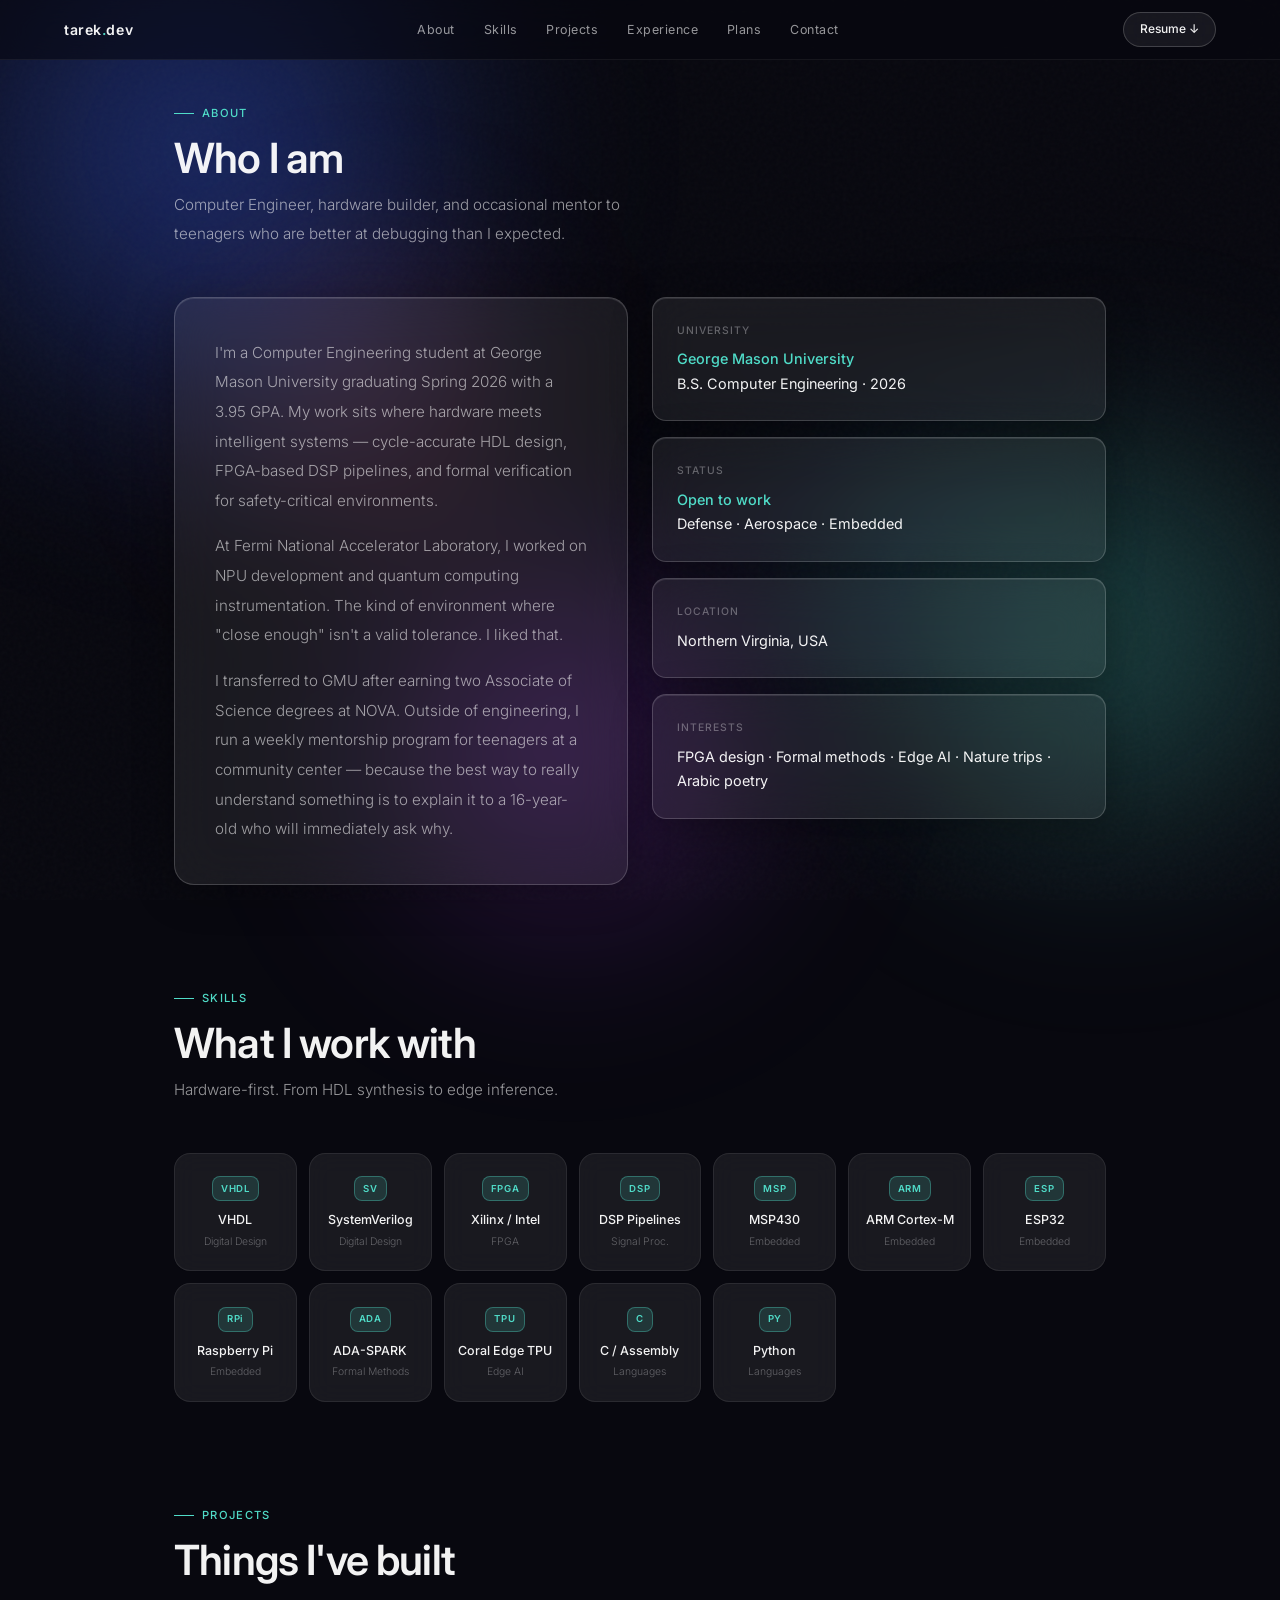
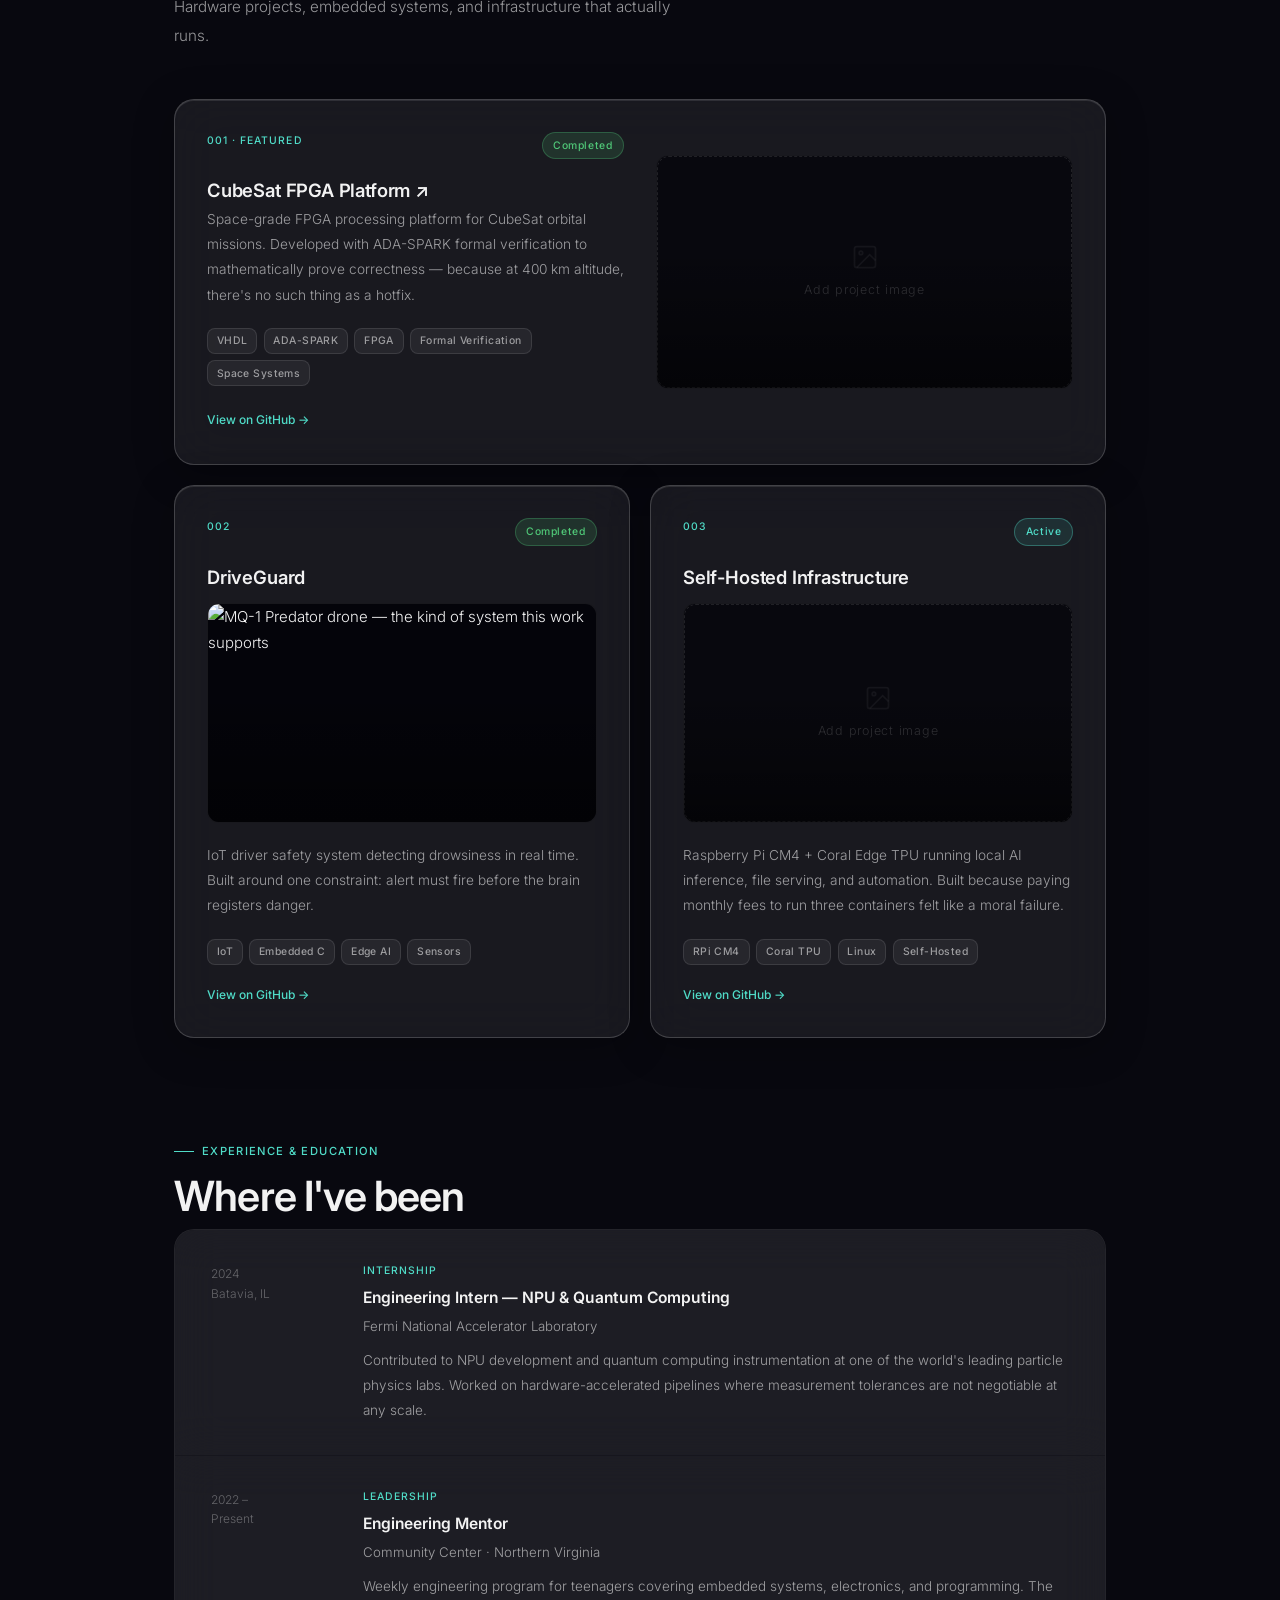
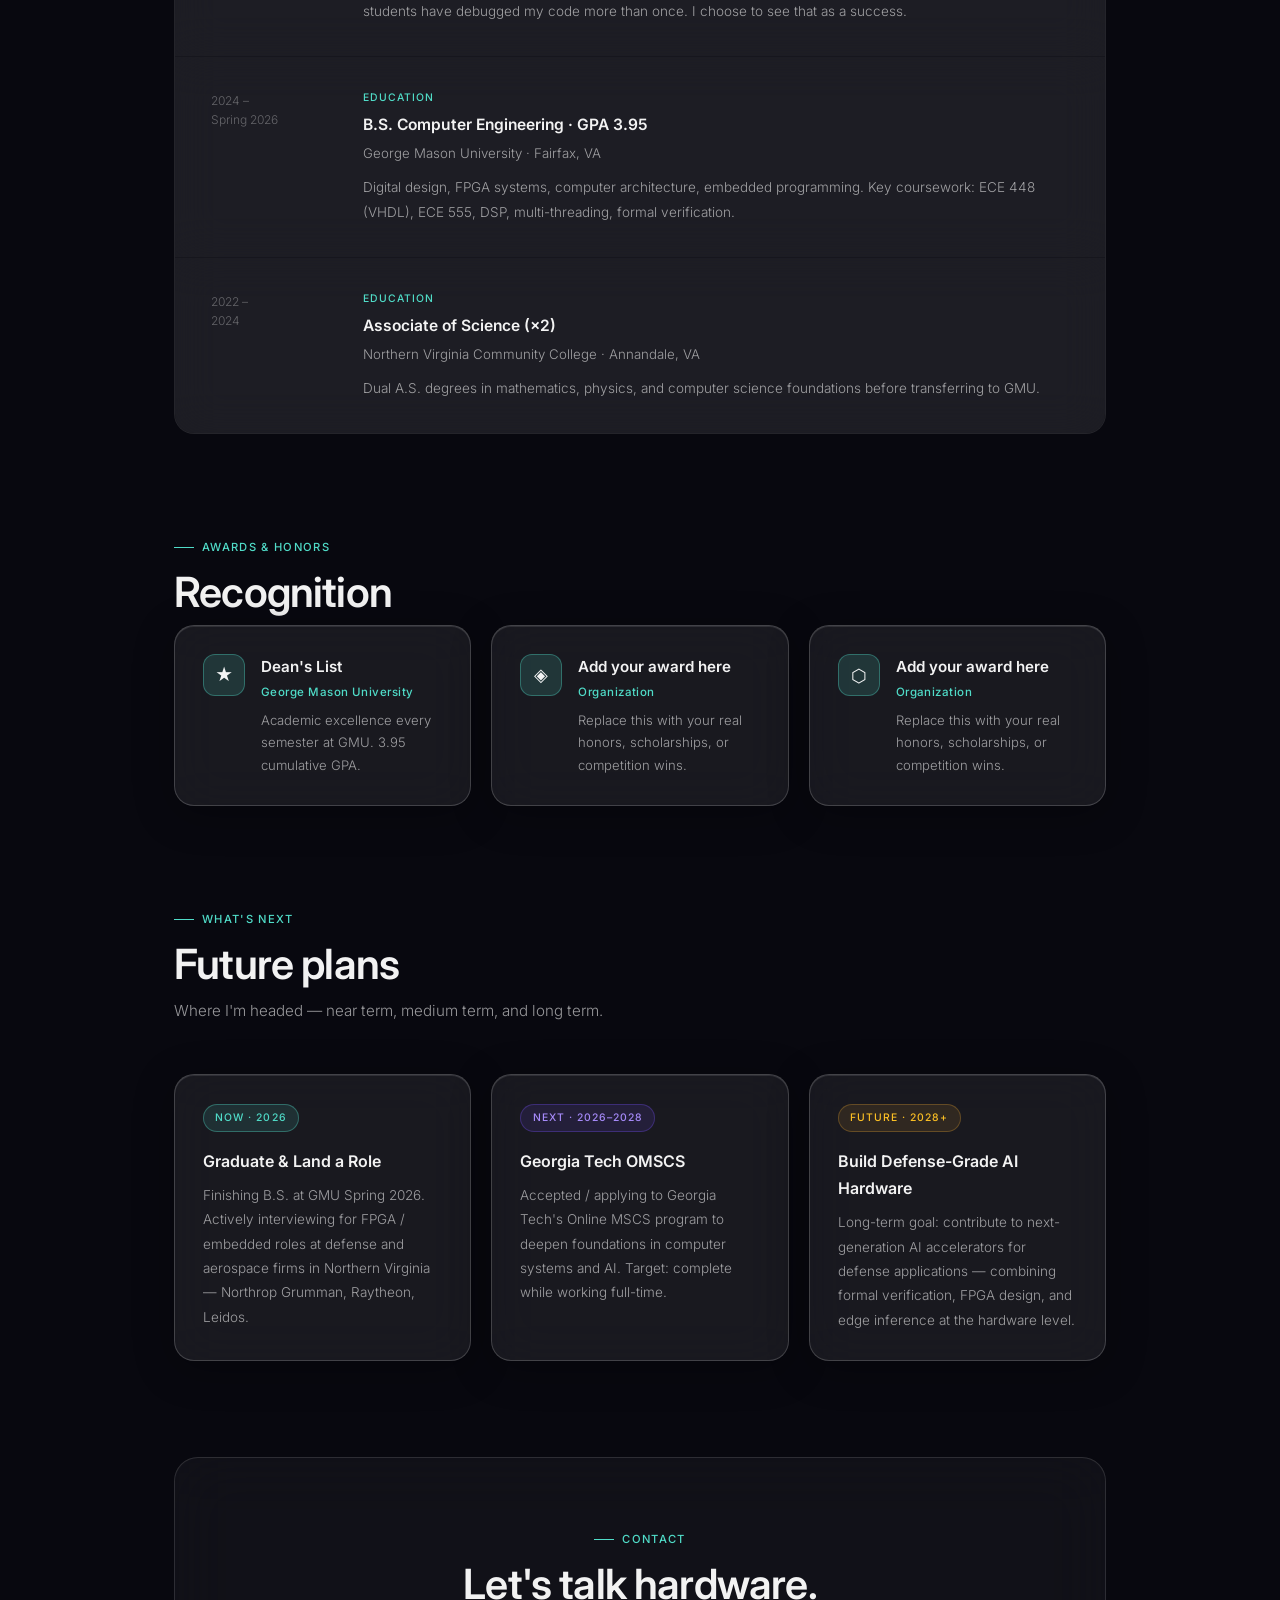
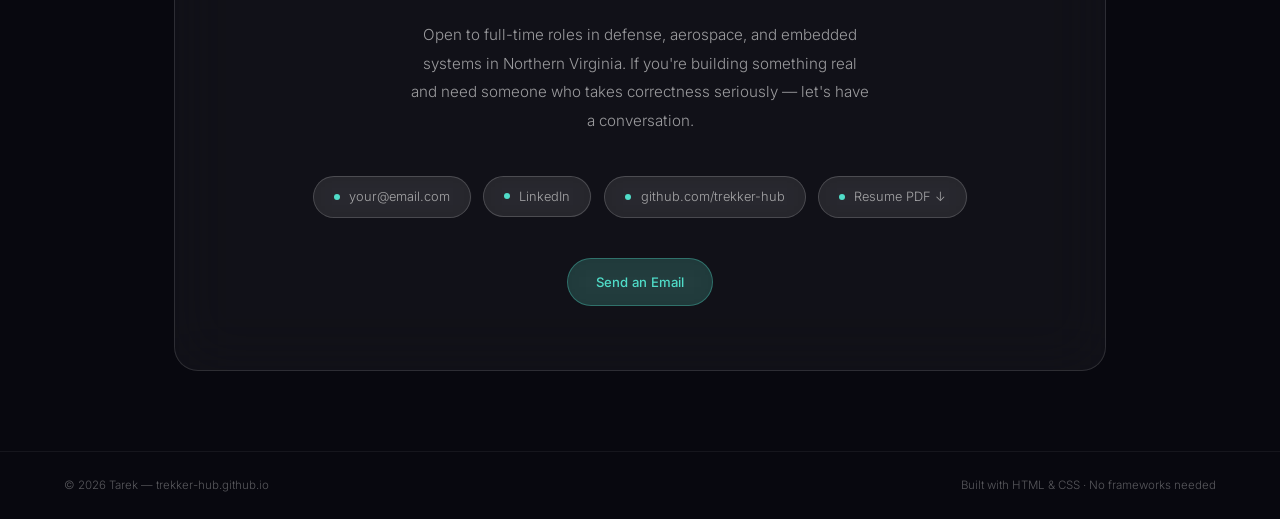
==== commit 19693f56: "Add files via upload" ====
--- a/index.html
+++ b/index.html
@@ -231,19 +231,31 @@
 .proj-title{font-size:1.15rem;font-weight:600;letter-spacing:-0.01em;margin-bottom:0.65rem}
 .proj-desc{font-size:0.855rem;color:var(--text-2);line-height:1.85;margin-bottom:1.25rem;flex:1}
 
-/* Project mockup screen */
-.proj-screen{
+/* Project image */
+.proj-img{
   border-radius:12px;overflow:hidden;margin-bottom:1.25rem;
   border:1px solid rgba(255,255,255,0.08);
-  background:#04040a;
-}
-.ps-bar{
-  height:26px;background:rgba(255,255,255,0.04);border-bottom:1px solid rgba(255,255,255,0.06);
-  display:flex;align-items:center;padding:0 0.7rem;gap:5px;
-}
-.ps-dot{width:7px;height:7px;border-radius:50%}
-.ps-body{padding:0.85rem;font-family:'SF Mono','Fira Code',monospace;font-size:0.62rem;line-height:1.75;color:rgba(255,255,255,0.35)}
-.ps-body .kw{color:#a78bfa}.ps-body .fn{color:#60a5fa}.ps-body .str{color:#86efac}.ps-body .cm{color:rgba(255,255,255,0.22);font-style:italic}.ps-body .tl{color:var(--teal)}
+  aspect-ratio:16/9;position:relative;background:#04040a;
+}
+.proj-img img{
+  width:100%;height:100%;object-fit:cover;display:block;
+  transition:transform 0.4s ease;
+}
+.proj-card:hover .proj-img img{transform:scale(1.04)}
+.proj-img-overlay{
+  position:absolute;inset:0;
+  background:linear-gradient(to top,rgba(0,0,0,0.5) 0%,transparent 60%);
+  pointer-events:none;
+}
+/* Placeholder when no image */
+.proj-img-placeholder{
+  width:100%;height:100%;
+  display:flex;flex-direction:column;align-items:center;justify-content:center;gap:0.5rem;
+  color:rgba(255,255,255,0.18);font-size:0.78rem;letter-spacing:0.06em;
+  border:1px dashed rgba(255,255,255,0.1);border-radius:12px;
+  background:rgba(255,255,255,0.02);
+}
+.proj-img-placeholder svg{opacity:0.3}
 
 .proj-tags{display:flex;flex-wrap:wrap;gap:0.4rem;margin-bottom:1.25rem}
 .pt{
@@ -504,7 +516,7 @@
       <div class="proj-inner">
         <div>
           <div class="proj-top"><span class="proj-num">001 · FEATURED</span><span class="proj-status st-done">Completed</span></div>
-          <div class="proj-title">CubeSat FPGA Platform</div>
+          <a href="cubesat.html" class="proj-title" style="color:var(--text);text-decoration:none;transition:color 0.15s" onmouseover="this.style.color='var(--teal)'" onmouseout="this.style.color='var(--text)'">CubeSat FPGA Platform ↗</a>
           <div class="proj-desc">Space-grade FPGA processing platform for CubeSat orbital missions. Developed with ADA-SPARK formal verification to mathematically prove correctness — because at 400 km altitude, there's no such thing as a hotfix.</div>
           <div class="proj-tags">
             <span class="pt">VHDL</span><span class="pt">ADA-SPARK</span><span class="pt">FPGA</span>
@@ -512,23 +524,13 @@
           </div>
           <a href="#" class="proj-link">View on GitHub →</a>
         </div>
-        <div class="proj-screen">
-          <div class="ps-bar"><div class="ps-dot" style="background:#ff5f57"></div><div class="ps-dot" style="background:#ffbd2e"></div><div class="ps-dot" style="background:#28c840"></div><span style="font-family:monospace;font-size:0.52rem;color:rgba(255,255,255,0.25);margin-left:6px">cubesat_top.vhd</span></div>
-          <div class="ps-body">
-<span class="cm">-- CubeSat FPGA Top-Level Entity</span><br/>
-<span class="cm">-- ADA-SPARK verified · radiation tolerant</span><br/>
-<br/>
-<span class="kw">entity</span> <span class="fn">cubesat_top</span> <span class="kw">is</span><br/>
-&nbsp;&nbsp;<span class="kw">port</span> (<br/>
-&nbsp;&nbsp;&nbsp;&nbsp;clk_sys &nbsp;&nbsp;: <span class="kw">in</span> std_logic;<br/>
-&nbsp;&nbsp;&nbsp;&nbsp;rst_n &nbsp;&nbsp;&nbsp;&nbsp;: <span class="kw">in</span> std_logic;<br/>
-&nbsp;&nbsp;&nbsp;&nbsp;telemetry : <span class="kw">out</span> std_logic_vector(<span class="tl">7</span> <span class="kw">downto</span> <span class="tl">0</span>)<br/>
-&nbsp;&nbsp;);<br/>
-<span class="kw">end entity</span>;<br/>
-<br/>
-<span class="cm">-- Proof status: VERIFIED ✓</span><br/>
-<span class="cm">-- Fault injection: PASS</span>
+        <div class="proj-img">
+          <!-- Replace src with your actual image filename e.g. src="cubesat.jpg" -->
+          <div class="proj-img-placeholder">
+            <svg width="28" height="28" viewBox="0 0 24 24" fill="none" stroke="currentColor" stroke-width="1.5"><rect x="3" y="3" width="18" height="18" rx="2"/><circle cx="8.5" cy="8.5" r="1.5"/><polyline points="21 15 16 10 5 21"/></svg>
+            Add project image
           </div>
+          <div class="proj-img-overlay"></div>
         </div>
       </div>
     </div>
@@ -537,19 +539,10 @@
     <div class="glass proj-card fi">
       <div class="proj-top"><span class="proj-num">002</span><span class="proj-status st-done">Completed</span></div>
       <div class="proj-title">DriveGuard</div>
-      <div class="proj-screen">
-        <div class="ps-bar"><div class="ps-dot" style="background:#ff5f57"></div><div class="ps-dot" style="background:#ffbd2e"></div><div class="ps-dot" style="background:#28c840"></div><span style="font-family:monospace;font-size:0.52rem;color:rgba(255,255,255,0.25);margin-left:6px">monitor.c</span></div>
-        <div class="ps-body">
-<span class="cm">// Real-time drowsiness detection</span><br/>
-<span class="kw">void</span> <span class="fn">driveguard_loop</span>() {<br/>
-&nbsp;&nbsp;<span class="kw">float</span> ear = <span class="fn">get_eye_ratio</span>();<br/>
-&nbsp;&nbsp;<span class="kw">if</span> (ear &lt; EAR_THRESH) {<br/>
-&nbsp;&nbsp;&nbsp;&nbsp;alert_latency = <span class="tl">12</span>; <span class="cm">// ms</span><br/>
-&nbsp;&nbsp;&nbsp;&nbsp;<span class="fn">trigger_alert</span>(LEVEL_WARN);<br/>
-&nbsp;&nbsp;}<br/>
-}<br/>
-<span class="cm">// inference: 12ms · status: CLEAR</span>
-        </div>
+      <div class="proj-img">
+        <!-- This is how you add an image — just upload the file to GitHub and update src -->
+        <img src="predator.webp" alt="MQ-1 Predator drone — the kind of system this work supports"/>
+        <div class="proj-img-overlay"></div>
       </div>
       <div class="proj-desc">IoT driver safety system detecting drowsiness in real time. Built around one constraint: alert must fire before the brain registers danger.</div>
       <div class="proj-tags"><span class="pt">IoT</span><span class="pt">Embedded C</span><span class="pt">Edge AI</span><span class="pt">Sensors</span></div>
@@ -560,17 +553,13 @@
     <div class="glass proj-card fi2">
       <div class="proj-top"><span class="proj-num">003</span><span class="proj-status st-live">Active</span></div>
       <div class="proj-title">Self-Hosted Infrastructure</div>
-      <div class="proj-screen">
-        <div class="ps-bar"><div class="ps-dot" style="background:#ff5f57"></div><div class="ps-dot" style="background:#ffbd2e"></div><div class="ps-dot" style="background:#28c840"></div><span style="font-family:monospace;font-size:0.52rem;color:rgba(255,255,255,0.25);margin-left:6px">dashboard</span></div>
-        <div class="ps-body">
-<span class="tl">CM4</span> &nbsp;&nbsp;&nbsp;&nbsp;&nbsp;&nbsp;● <span class="str">ONLINE</span> &nbsp;CPU <span class="tl">34%</span><br/>
-<span class="tl">CORAL TPU</span> ● <span class="str">ONLINE</span> &nbsp;infer <span class="tl">12ms</span><br/>
-<span class="tl">STORAGE</span> &nbsp;&nbsp;● <span class="str">ONLINE</span> &nbsp;<span class="tl">78GB</span> free<br/>
-<br/>
-uptime: <span class="tl">47d 12h 08m</span><br/>
-power: &nbsp;<span class="tl">4.2W</span> avg<br/>
-<span class="cm">// paying $0/month</span>
+      <div class="proj-img">
+        <!-- Replace with your actual project photo -->
+        <div class="proj-img-placeholder">
+          <svg width="28" height="28" viewBox="0 0 24 24" fill="none" stroke="currentColor" stroke-width="1.5"><rect x="3" y="3" width="18" height="18" rx="2"/><circle cx="8.5" cy="8.5" r="1.5"/><polyline points="21 15 16 10 5 21"/></svg>
+          Add project image
         </div>
+        <div class="proj-img-overlay"></div>
       </div>
       <div class="proj-desc">Raspberry Pi CM4 + Coral Edge TPU running local AI inference, file serving, and automation. Built because paying monthly fees to run three containers felt like a moral failure.</div>
       <div class="proj-tags"><span class="pt">RPi CM4</span><span class="pt">Coral TPU</span><span class="pt">Linux</span><span class="pt">Self-Hosted</span></div>
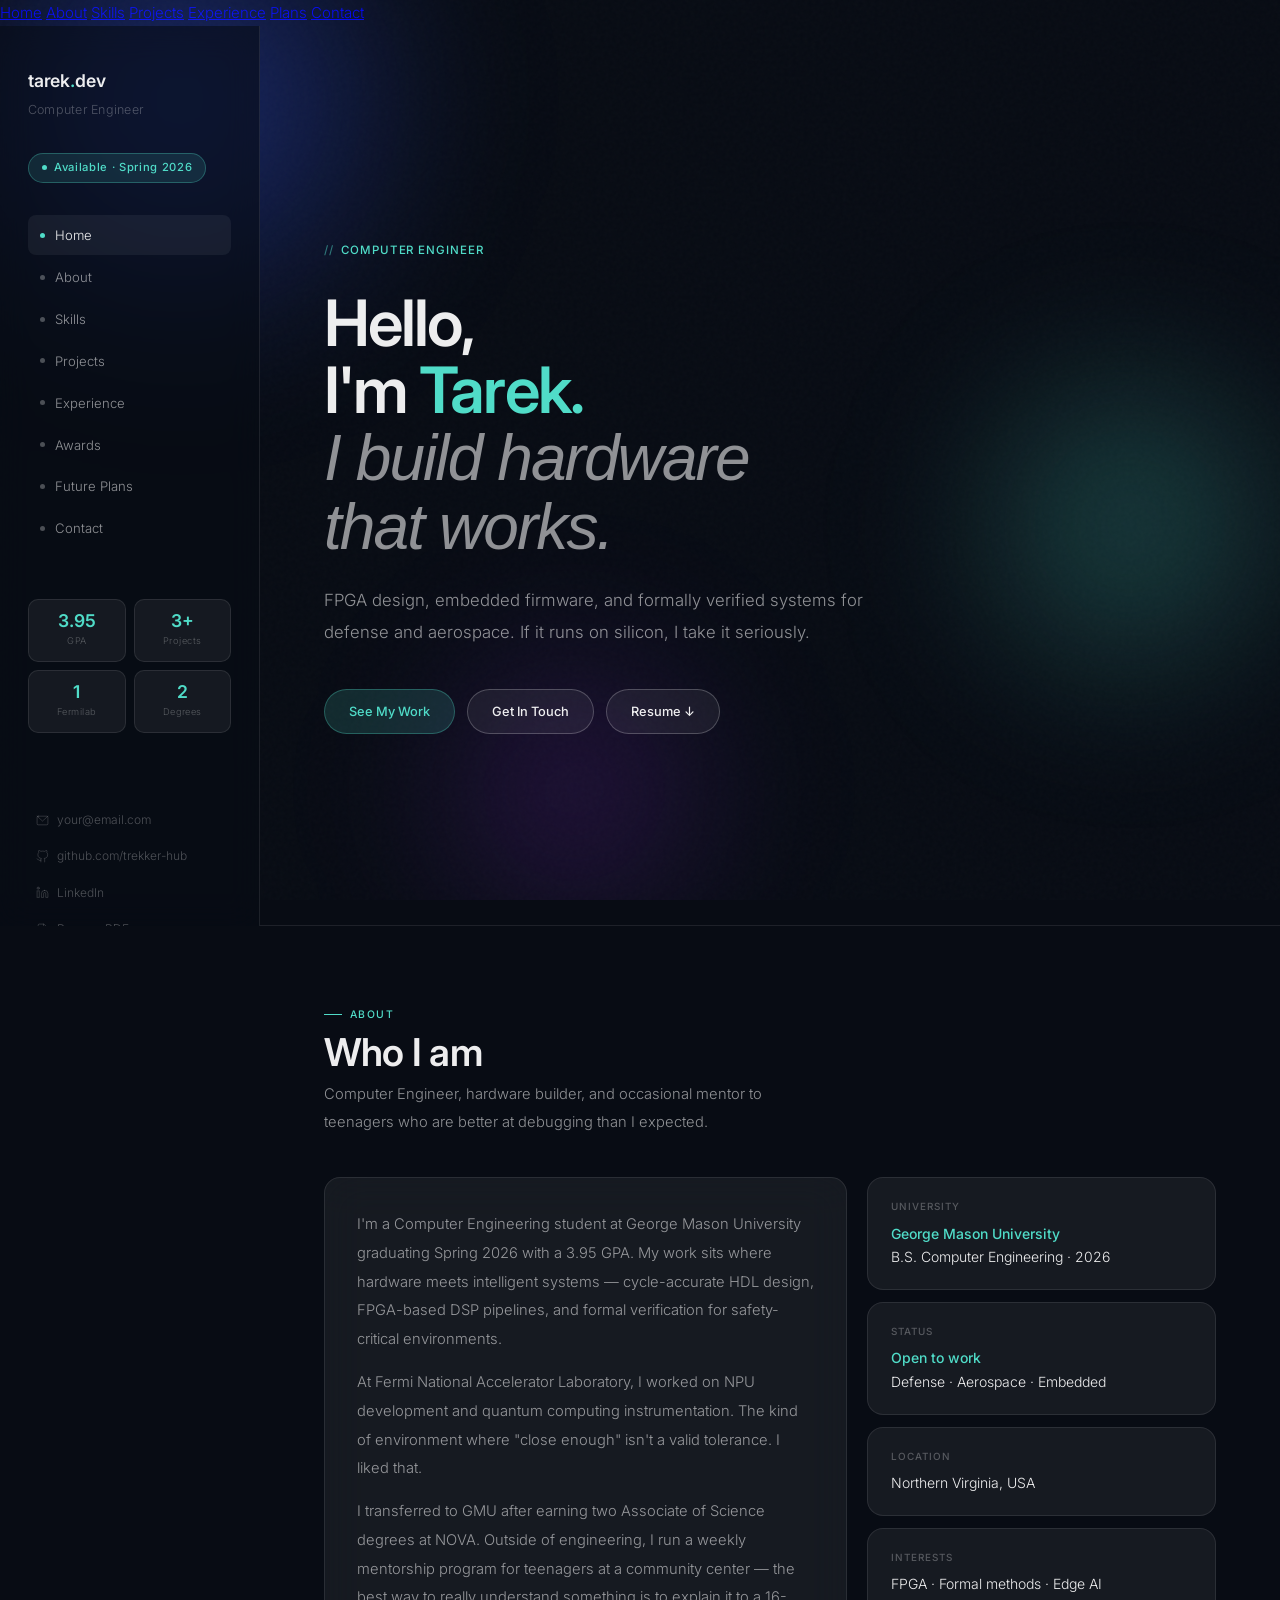
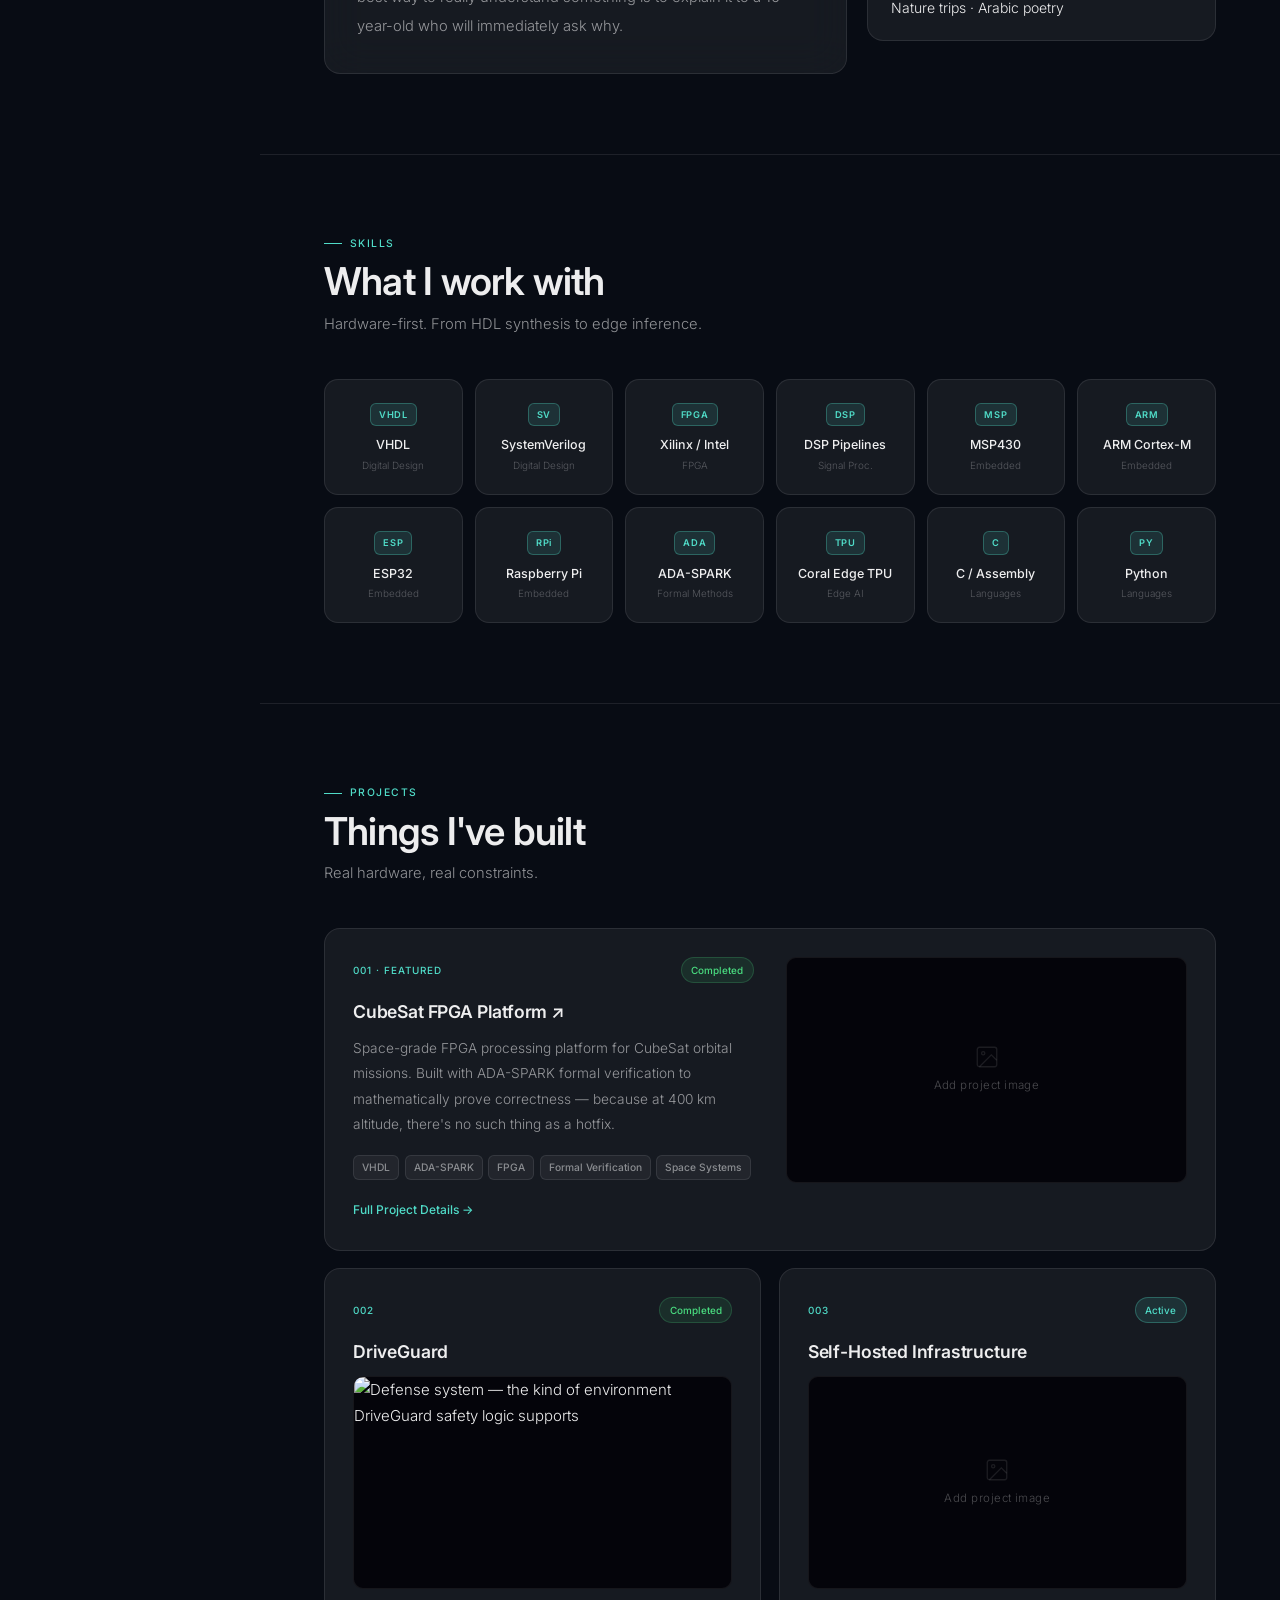
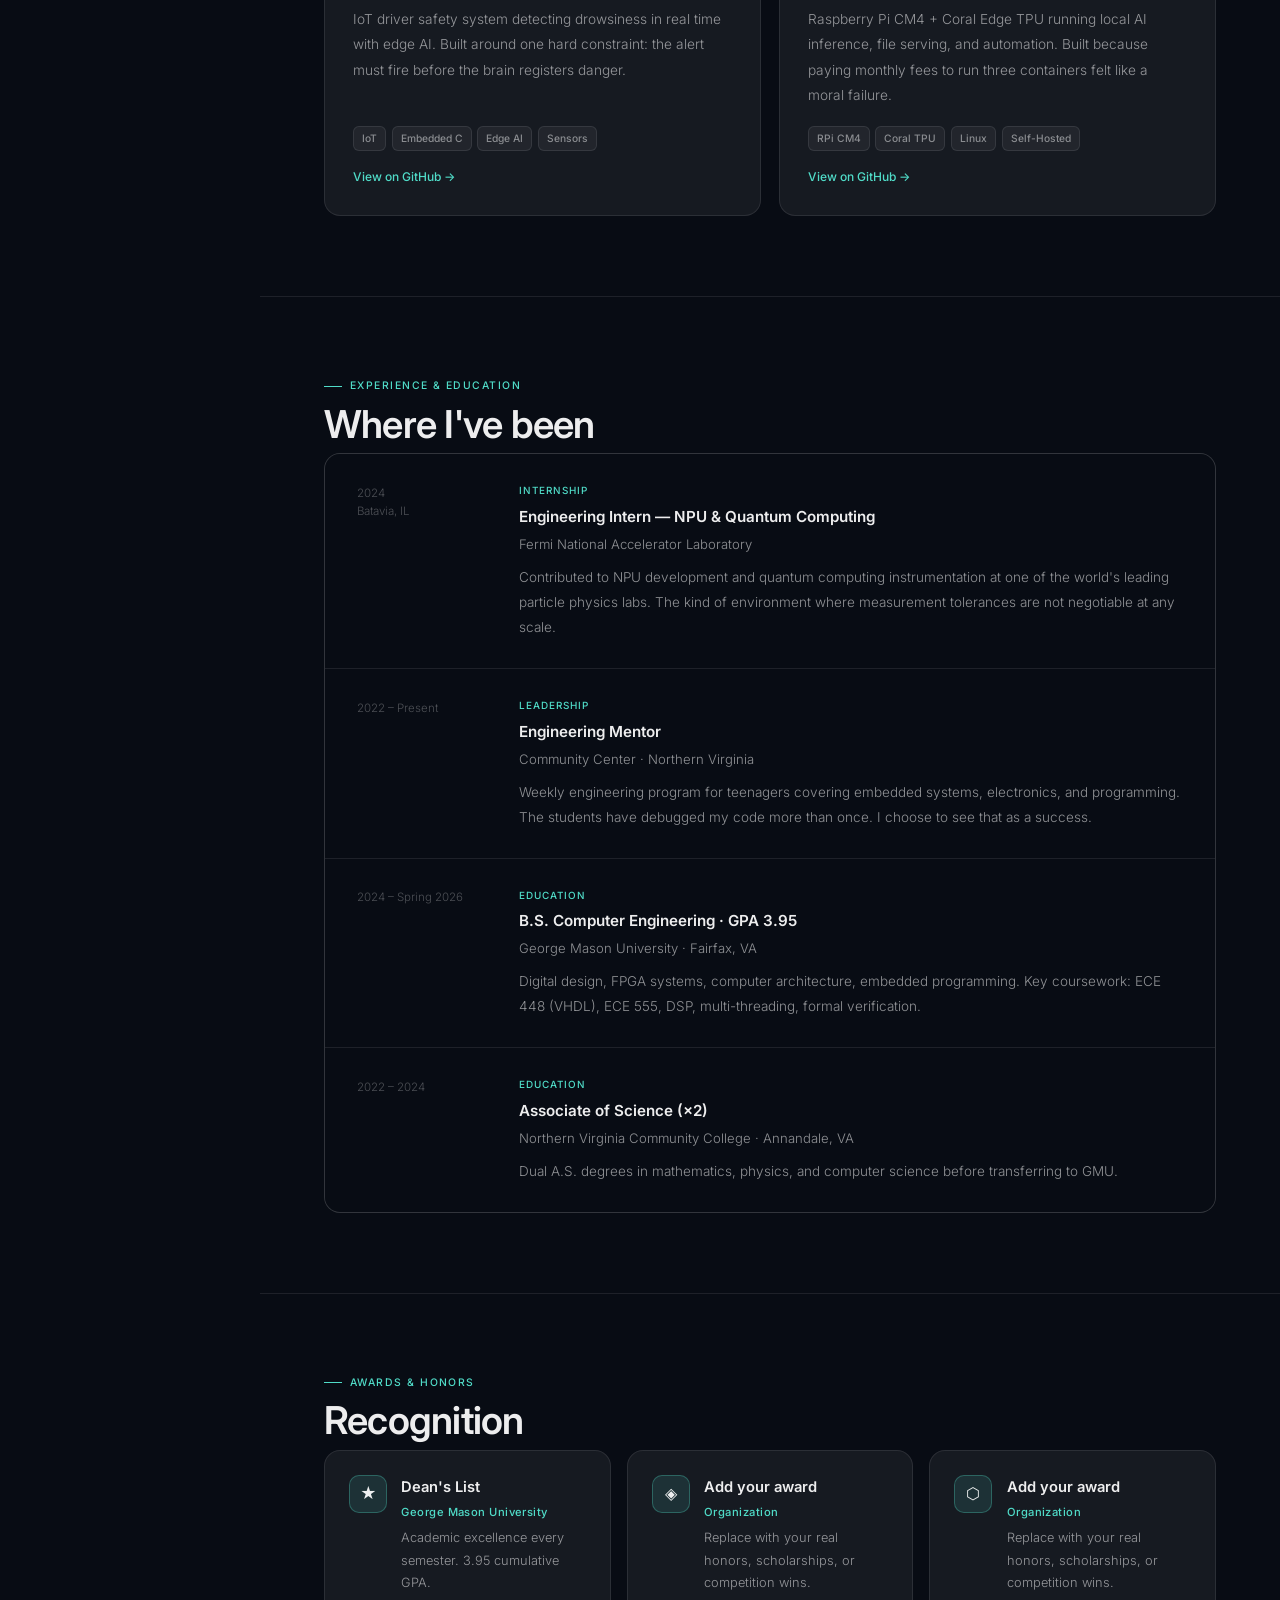
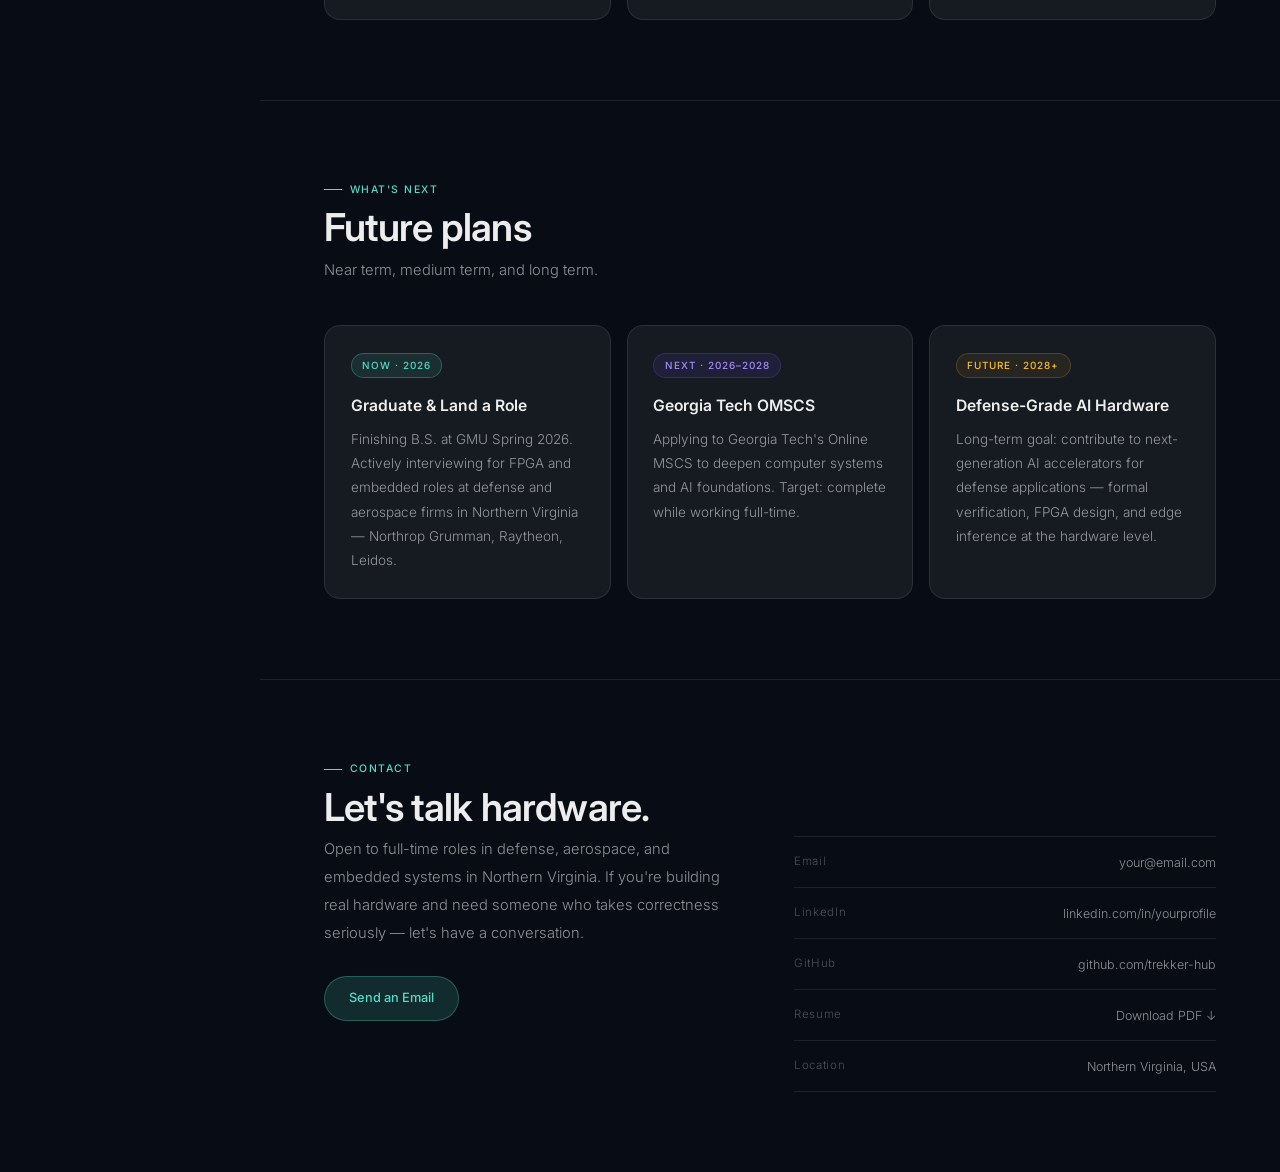
==== commit e3ed653f: "Add files via upload" ====
--- a/index.html
+++ b/index.html
@@ -8,713 +8,687 @@
 <link href="https://fonts.googleapis.com/css2?family=Inter:ital,opsz,wght@0,14..32,300;0,14..32,400;0,14..32,500;0,14..32,600;1,14..32,300&display=swap" rel="stylesheet"/>
 <style>
 *,*::before,*::after{box-sizing:border-box;margin:0;padding:0}
-
 :root{
-  --glass-bg:rgba(255,255,255,0.07);
-  --glass-bg-hover:rgba(255,255,255,0.11);
-  --glass-border:rgba(255,255,255,0.18);
-  --glass-border-strong:rgba(255,255,255,0.32);
-  --glass-blur:24px;
-  --text:rgba(255,255,255,0.95);
-  --text-2:rgba(255,255,255,0.58);
-  --text-3:rgba(255,255,255,0.32);
-  --teal:rgba(80,220,200,1);
-  --teal-soft:rgba(80,220,200,0.15);
-  --teal-border:rgba(80,220,200,0.35);
+  --sidebar:260px;
+  --teal:rgb(80,220,200);
+  --teal-soft:rgba(80,220,200,0.12);
+  --teal-border:rgba(80,220,200,0.3);
+  --glass:rgba(255,255,255,0.06);
+  --glass-hover:rgba(255,255,255,0.1);
+  --border:rgba(255,255,255,0.09);
+  --border-strong:rgba(255,255,255,0.22);
+  --text:rgba(255,255,255,0.93);
+  --text-2:rgba(255,255,255,0.55);
+  --text-3:rgba(255,255,255,0.28);
 }
 
 html{scroll-behavior:smooth}
 body{
+  background:#080c14;color:var(--text);
+  font-family:'Inter',sans-serif;font-weight:300;font-size:15px;line-height:1.7;
+  overflow-x:hidden;
+}
+
+/* ── PERF-OPTIMISED BACKGROUND ── */
+.bg{position:fixed;inset:0;z-index:0;pointer-events:none;contain:strict}
+.orb{
+  position:absolute;border-radius:50%;
+  filter:blur(70px); /* reduced from 90px */
+  will-change:transform;transform:translateZ(0);
+  animation:drift 22s ease-in-out infinite alternate;
+}
+.o1{width:560px;height:560px;background:radial-gradient(circle,rgba(55,90,255,0.42) 0%,transparent 70%);top:-180px;left:-100px;animation-delay:0s}
+.o2{width:420px;height:420px;background:radial-gradient(circle,rgba(80,220,200,0.3) 0%,transparent 70%);top:35%;right:-60px;animation-delay:-8s}
+.o3{width:380px;height:380px;background:radial-gradient(circle,rgba(160,50,255,0.22) 0%,transparent 70%);bottom:-80px;left:30%;animation-delay:-15s}
+/* removed o4, o5 — less GPU work */
+@keyframes drift{
+  0%{transform:translate3d(0,0,0) scale(1)}
+  40%{transform:translate3d(35px,-28px,0) scale(1.05)}
+  100%{transform:translate3d(-18px,32px,0) scale(0.97)}
+}
+.grain{
+  position:fixed;inset:0;z-index:1;pointer-events:none;opacity:0.022;
+  background-image:url("data:image/svg+xml,%3Csvg viewBox='0 0 256 256' xmlns='http://www.w3.org/2000/svg'%3E%3Cfilter id='n'%3E%3CfeTurbulence type='fractalNoise' baseFrequency='0.9' numOctaves='4' stitchTiles='stitch'/%3E%3C/filter%3E%3Crect width='100%25' height='100%25' filter='url(%23n)'/%3E%3C/svg%3E");
+}
+
+/* ── SIDEBAR LAYOUT ── */
+.layout{
+  position:relative;z-index:10;
+  display:grid;
+  grid-template-columns:var(--sidebar) 1fr;
   min-height:100vh;
-  background:#08080f;
-  color:var(--text);
-  font-family:'Inter',sans-serif;
-  font-weight:300;
-  font-size:15px;
-  line-height:1.7;
-  overflow-x:hidden;
-}
-
-/* ── BACKGROUND ORBS ── */
-.bg{position:fixed;inset:0;z-index:0;pointer-events:none}
-.orb{position:absolute;border-radius:50%;filter:blur(90px);animation:drift 20s ease-in-out infinite alternate}
-.o1{width:700px;height:700px;background:radial-gradient(circle,rgba(60,100,255,0.45) 0%,transparent 70%);top:-200px;left:-150px;animation-delay:0s}
-.o2{width:550px;height:550px;background:radial-gradient(circle,rgba(80,220,200,0.35) 0%,transparent 70%);top:40%;right:-100px;animation-delay:-7s}
-.o3{width:500px;height:500px;background:radial-gradient(circle,rgba(180,60,255,0.3) 0%,transparent 70%);bottom:-100px;left:25%;animation-delay:-13s}
-.o4{width:350px;height:350px;background:radial-gradient(circle,rgba(255,100,150,0.25) 0%,transparent 70%);top:25%;left:15%;animation-delay:-5s}
-.o5{width:300px;height:300px;background:radial-gradient(circle,rgba(80,200,255,0.2) 0%,transparent 70%);bottom:20%;right:20%;animation-delay:-10s}
-@keyframes drift{
-  0%{transform:translate(0,0) scale(1)}
-  33%{transform:translate(45px,-35px) scale(1.06)}
-  66%{transform:translate(-25px,25px) scale(0.96)}
-  100%{transform:translate(35px,45px) scale(1.04)}
-}
-
-/* grain */
-.grain{position:fixed;inset:0;z-index:1;pointer-events:none;opacity:0.025;
-  background-image:url("data:image/svg+xml,%3Csvg viewBox='0 0 256 256' xmlns='http://www.w3.org/2000/svg'%3E%3Cfilter id='n'%3E%3CfeTurbulence type='fractalNoise' baseFrequency='0.9' numOctaves='4' stitchTiles='stitch'/%3E%3C/filter%3E%3Crect width='100%25' height='100%25' filter='url(%23n)'/%3E%3C/svg%3E")}
-
-/* ── NAV ── */
-nav{
-  position:fixed;top:0;left:0;right:0;z-index:100;
-  padding:0 max(1.5rem,5vw);
-  height:60px;display:flex;align-items:center;justify-content:space-between;
-  background:rgba(8,8,15,0.6);
-  backdrop-filter:blur(20px);-webkit-backdrop-filter:blur(20px);
-  border-bottom:1px solid rgba(255,255,255,0.06);
-  transition:background 0.3s;
-}
-.nav-logo{
-  font-size:0.88rem;font-weight:600;letter-spacing:0.04em;
-  color:var(--text);
-}
-.nav-logo span{color:var(--teal)}
-.nav-links{display:flex;gap:0;list-style:none}
-.nav-links a{
-  display:block;padding:0 0.9rem;height:60px;line-height:60px;
-  font-size:0.78rem;font-weight:400;letter-spacing:0.04em;
-  color:var(--text-2);text-decoration:none;
-  transition:color 0.2s;
-}
-.nav-links a:hover{color:var(--text)}
-.nav-pill{
-  font-size:0.75rem;font-weight:500;padding:0.4rem 1rem;
-  background:var(--glass-bg);border:1px solid var(--glass-border);
-  border-radius:40px;color:var(--text);text-decoration:none;
-  backdrop-filter:blur(12px);transition:background 0.2s,border-color 0.2s;
-}
-.nav-pill:hover{background:var(--glass-bg-hover);border-color:var(--glass-border-strong)}
-
-/* hamburger */
-.hbg{display:none;flex-direction:column;gap:5px;background:none;border:none;cursor:pointer;padding:4px;z-index:101}
-.hbg span{display:block;width:20px;height:1.5px;background:var(--text-2);transition:all 0.2s}
-.mob-nav{
-  display:none;position:fixed;top:60px;left:0;right:0;z-index:99;
-  background:rgba(8,8,15,0.95);backdrop-filter:blur(20px);
-  border-bottom:1px solid rgba(255,255,255,0.06);padding:0.5rem 0;
-}
-.mob-nav.open{display:block}
-.mob-nav a{display:block;padding:0.75rem max(1.5rem,5vw);font-size:0.85rem;color:var(--text-2);text-decoration:none;transition:color 0.15s}
-.mob-nav a:hover{color:var(--text)}
-
-/* ── LAYOUT ── */
-.wrap{position:relative;z-index:10;max-width:1060px;margin:0 auto;padding:0 max(1.5rem,5vw)}
-
-/* ── GLASS CARD ── */
-.glass{
-  background:var(--glass-bg);
-  border:1px solid var(--glass-border);
-  border-radius:20px;
-  backdrop-filter:blur(var(--glass-blur));-webkit-backdrop-filter:blur(var(--glass-blur));
-  box-shadow:0 8px 40px rgba(0,0,0,0.3),inset 0 1px 0 rgba(255,255,255,0.1);
-}
-.glass-sm{border-radius:14px}
-.glass:hover{border-color:var(--glass-border-strong)}
+}
+
+/* ── SIDEBAR ── */
+.sidebar{
+  position:sticky;top:0;height:100vh;
+  overflow-y:auto;overflow-x:hidden;
+  display:flex;flex-direction:column;
+  padding:2.5rem 1.75rem;
+  border-right:1px solid var(--border);
+  background:rgba(8,12,20,0.6);
+  backdrop-filter:blur(16px);-webkit-backdrop-filter:blur(16px);
+  scrollbar-width:none;
+}
+.sidebar::-webkit-scrollbar{display:none}
+
+.sb-logo{
+  font-size:1.1rem;font-weight:600;color:var(--text);
+  letter-spacing:-0.01em;margin-bottom:0.25rem;
+}
+.sb-logo span{color:var(--teal)}
+.sb-title{font-size:0.78rem;color:var(--text-3);margin-bottom:2rem;letter-spacing:0.02em}
+
+.sb-avail{
+  display:inline-flex;align-items:center;gap:0.45rem;
+  font-size:0.7rem;font-weight:500;letter-spacing:0.06em;
+  color:var(--teal);background:var(--teal-soft);border:1px solid var(--teal-border);
+  border-radius:40px;padding:0.3rem 0.8rem;margin-bottom:2rem;align-self:flex-start;
+}
+.sb-avail::before{
+  content:'';width:5px;height:5px;border-radius:50%;background:var(--teal);
+  animation:pulse 2s ease-in-out infinite;flex-shrink:0;
+}
+@keyframes pulse{0%,100%{opacity:1;transform:scale(1)}50%{opacity:0.35;transform:scale(0.75)}}
+
+.sb-nav{list-style:none;margin-bottom:auto}
+.sb-nav a{
+  display:flex;align-items:center;gap:0.6rem;
+  padding:0.55rem 0.75rem;border-radius:8px;
+  font-size:0.82rem;color:var(--text-2);text-decoration:none;
+  transition:background 0.15s,color 0.15s;
+  margin-bottom:2px;
+}
+.sb-nav a:hover{background:var(--glass);color:var(--text)}
+.sb-nav a.active{background:var(--glass);color:var(--text)}
+.sb-nav .nav-dot{
+  width:5px;height:5px;border-radius:50%;
+  background:var(--text-3);transition:background 0.15s;flex-shrink:0;
+}
+.sb-nav a:hover .nav-dot,.sb-nav a.active .nav-dot{background:var(--teal)}
+
+.sb-divider{height:1px;background:var(--border);margin:1.5rem 0}
+
+.sb-stats{display:grid;grid-template-columns:1fr 1fr;gap:0.5rem;margin-bottom:1.5rem}
+.sb-stat{
+  background:var(--glass);border:1px solid var(--border);
+  border-radius:10px;padding:0.75rem 0.7rem;text-align:center;
+}
+.sb-stat-val{font-size:1.1rem;font-weight:600;color:var(--teal);line-height:1}
+.sb-stat-lbl{font-size:0.58rem;color:var(--text-3);margin-top:0.25rem;letter-spacing:0.05em}
+
+.sb-links{display:flex;flex-direction:column;gap:0.4rem}
+.sb-link{
+  display:flex;align-items:center;gap:0.5rem;
+  font-size:0.75rem;color:var(--text-3);text-decoration:none;
+  padding:0.3rem 0.5rem;border-radius:6px;
+  transition:color 0.15s,background 0.15s;
+}
+.sb-link:hover{color:var(--teal);background:var(--glass)}
+.sb-link svg{flex-shrink:0;opacity:0.6}
+
+/* ── MAIN CONTENT ── */
+.main{min-width:0}
 
 /* ── HERO ── */
 #hero{
-  position:relative;z-index:10;
-  min-height:100vh;
-  display:flex;align-items:center;justify-content:center;
-  text-align:center;padding:120px max(1.5rem,5vw) 80px;
-}
+  min-height:100vh;display:flex;align-items:center;
+  padding:80px 4rem 60px;
+  border-bottom:1px solid var(--border);
+}
+.hero-inner{max-width:720px}
 .hero-badge{
-  display:inline-flex;align-items:center;gap:0.5rem;
-  font-size:0.75rem;font-weight:500;letter-spacing:0.06em;
-  color:var(--teal);
+  display:inline-flex;align-items:center;gap:0.45rem;
+  font-size:0.72rem;font-weight:500;letter-spacing:0.08em;text-transform:uppercase;
+  color:var(--teal);margin-bottom:1.75rem;
+}
+.hero-badge::before{content:'// ';opacity:0.5}
+h1{
+  font-size:clamp(2.8rem,5vw,5rem);font-weight:600;
+  letter-spacing:-0.03em;line-height:1.05;margin-bottom:1.5rem;
+}
+h1 em{font-style:italic;font-weight:300;color:var(--text-2)}
+h1 .hi{color:var(--teal)}
+.hero-sub{
+  font-size:1.05rem;color:var(--text-2);max-width:560px;
+  line-height:1.9;margin-bottom:2.5rem;
+}
+.hero-btns{display:flex;gap:0.75rem;flex-wrap:wrap}
+.btn{
+  font-size:0.8rem;font-weight:500;padding:0.65rem 1.5rem;
+  border-radius:40px;text-decoration:none;display:inline-block;
+  border:1px solid var(--border-strong);background:var(--glass);color:var(--text);
+  transition:background 0.15s,border-color 0.15s,transform 0.12s;
+  /* no backdrop-filter on buttons — too many blur layers causes lag */
+}
+.btn:hover{background:var(--glass-hover);border-color:rgba(255,255,255,0.38);transform:translateY(-2px)}
+.btn.primary{background:rgba(80,220,200,0.15);border-color:var(--teal-border);color:var(--teal)}
+.btn.primary:hover{background:rgba(80,220,200,0.25)}
+
+/* ── SECTIONS ── */
+.sec{padding:5rem 4rem}
+.sec+.sec{border-top:1px solid var(--border)}
+.sec-label{
+  font-size:0.65rem;font-weight:500;letter-spacing:0.14em;text-transform:uppercase;
+  color:var(--teal);margin-bottom:0.5rem;display:flex;align-items:center;gap:0.5rem;
+}
+.sec-label::before{content:'';width:18px;height:1px;background:var(--teal)}
+h2{font-size:clamp(1.7rem,3vw,2.4rem);font-weight:600;letter-spacing:-0.02em;line-height:1.1;margin-bottom:0.5rem}
+.sec-desc{font-size:0.92rem;color:var(--text-2);max-width:500px;line-height:1.9;margin-bottom:2.5rem}
+
+/* ── GLASS CARD ── */
+.card{
+  background:var(--glass);border:1px solid var(--border);
+  border-radius:16px;
+  /* backdrop-filter only on key cards, not all */
+  transition:border-color 0.2s;
+}
+.card:hover{border-color:var(--border-strong)}
+.card-blur{backdrop-filter:blur(20px);-webkit-backdrop-filter:blur(20px)}
+
+/* ── ABOUT ── */
+.about-grid{display:grid;grid-template-columns:3fr 2fr;gap:1.25rem}
+.about-text{padding:2rem}
+.about-text p{font-size:0.92rem;color:var(--text-2);line-height:1.95;margin-bottom:0.9rem}
+.about-text p:last-child{margin:0}
+.about-side{display:flex;flex-direction:column;gap:0.75rem}
+.info-card{padding:1.25rem 1.4rem}
+.ic-label{font-size:0.62rem;font-weight:500;letter-spacing:0.1em;text-transform:uppercase;color:var(--text-3);margin-bottom:0.4rem}
+.ic-val{font-size:0.875rem;color:var(--text)}
+.ic-val strong{color:var(--teal);font-weight:500}
+
+/* ── SKILLS ── */
+.skills-wrap{display:grid;grid-template-columns:repeat(auto-fill,minmax(130px,1fr));gap:0.75rem}
+.sk{
+  padding:1.25rem 0.9rem;text-align:center;border-radius:14px;cursor:default;
+  background:var(--glass);border:1px solid var(--border);
+  transition:background 0.15s,border-color 0.15s,transform 0.15s;
+}
+.sk:hover{background:var(--glass-hover);border-color:var(--border-strong);transform:translateY(-3px)}
+.sk-abbr{
+  font-size:0.58rem;font-weight:600;letter-spacing:0.08em;color:var(--teal);
   background:var(--teal-soft);border:1px solid var(--teal-border);
-  border-radius:40px;padding:0.4rem 1rem;margin-bottom:2rem;
-  backdrop-filter:blur(12px);
-}
-.hero-badge::before{content:'';width:6px;height:6px;border-radius:50%;background:var(--teal);animation:pulse 2s ease-in-out infinite}
-@keyframes pulse{0%,100%{opacity:1;transform:scale(1)}50%{opacity:0.4;transform:scale(0.8)}}
-
-.hero-h1{
-  font-size:clamp(2.8rem,8vw,6rem);
-  font-weight:600;line-height:1.05;
-  letter-spacing:-0.03em;margin-bottom:1.5rem;
-}
-.hero-h1 em{font-style:italic;font-weight:300;color:rgba(255,255,255,0.55)}
-.hero-h1 .hi{color:var(--teal)}
-
-.hero-sub{
-  font-size:clamp(0.95rem,2vw,1.1rem);color:var(--text-2);
-  max-width:520px;margin:0 auto 3rem;line-height:1.9;
-}
-.hero-actions{display:flex;gap:0.75rem;justify-content:center;flex-wrap:wrap}
-.btn-glass{
-  font-size:0.82rem;font-weight:500;padding:0.75rem 1.75rem;
-  border-radius:40px;text-decoration:none;
-  border:1px solid var(--glass-border-strong);
-  background:var(--glass-bg);color:var(--text);
-  backdrop-filter:blur(12px);
-  transition:background 0.2s,border-color 0.2s,transform 0.15s;
-  display:inline-block;
-}
-.btn-glass:hover{background:var(--glass-bg-hover);border-color:rgba(255,255,255,0.45);transform:translateY(-2px)}
-.btn-glass.primary{
-  background:rgba(80,220,200,0.18);
-  border-color:var(--teal-border);
-  color:var(--teal);
-}
-.btn-glass.primary:hover{background:rgba(80,220,200,0.28)}
-
-/* hero stats strip */
-.hero-stats{
-  display:flex;gap:1px;margin-top:4rem;
-  background:rgba(255,255,255,0.06);
-  border:1px solid rgba(255,255,255,0.08);
-  border-radius:16px;overflow:hidden;
-  max-width:600px;margin-left:auto;margin-right:auto;
-}
-.hs-item{
-  flex:1;padding:1.1rem 1rem;text-align:center;
-  background:rgba(255,255,255,0.03);
-  backdrop-filter:blur(20px);
-}
-.hs-val{font-size:1.4rem;font-weight:600;color:var(--teal);line-height:1;margin-bottom:0.3rem}
-.hs-label{font-size:0.68rem;color:var(--text-3);letter-spacing:0.06em}
-
-/* ── SECTION ── */
-.sec{padding:6rem 0}
-.sec-tag{
-  display:inline-flex;align-items:center;gap:0.5rem;
-  font-size:0.7rem;font-weight:500;letter-spacing:0.12em;text-transform:uppercase;
-  color:var(--teal);margin-bottom:0.75rem;
-}
-.sec-tag::before{content:'';width:20px;height:1px;background:var(--teal)}
-h2{font-size:clamp(1.8rem,4vw,2.6rem);font-weight:600;letter-spacing:-0.02em;line-height:1.15;margin-bottom:0.5rem}
-.sec-desc{font-size:0.95rem;color:var(--text-2);max-width:520px;line-height:1.9;margin-bottom:3rem}
-
-/* ── ABOUT ── */
-.about-grid{display:grid;grid-template-columns:1fr 1fr;gap:1.5rem;align-items:start}
-.about-main{padding:2.5rem}
-.about-main p{font-size:0.95rem;color:var(--text-2);line-height:1.95;margin-bottom:1rem}
-.about-main p:last-child{margin:0}
-.about-side{display:flex;flex-direction:column;gap:1rem}
-.info-card{padding:1.5rem}
-.ic-label{font-size:0.65rem;font-weight:500;letter-spacing:0.1em;text-transform:uppercase;color:var(--text-3);margin-bottom:0.5rem}
-.ic-val{font-size:0.9rem;color:var(--text);font-weight:400}
-.ic-val strong{color:var(--teal);font-weight:500}
-
-/* ── SKILLS ── */
-.skills-wrap{display:grid;grid-template-columns:repeat(auto-fill,minmax(110px,1fr));gap:0.75rem}
-.sk{
-  padding:1.25rem 0.75rem;text-align:center;
-  border-radius:16px;cursor:default;
-  background:var(--glass-bg);border:1px solid rgba(255,255,255,0.08);
-  backdrop-filter:blur(12px);
-  transition:background 0.2s,border-color 0.2s,transform 0.2s;
-}
-.sk:hover{background:var(--glass-bg-hover);border-color:var(--glass-border);transform:translateY(-3px)}
-.sk-abbr{
-  font-size:0.6rem;font-weight:600;letter-spacing:0.08em;
-  color:var(--teal);margin-bottom:0.5rem;
-  background:var(--teal-soft);border:1px solid var(--teal-border);
-  border-radius:8px;padding:0.2rem 0.5rem;display:inline-block;
-}
-.sk-name{font-size:0.78rem;font-weight:500;color:var(--text);margin-bottom:0.15rem}
-.sk-cat{font-size:0.65rem;color:var(--text-3)}
+  border-radius:6px;padding:0.18rem 0.5rem;display:inline-block;margin-bottom:0.5rem;
+}
+.sk-name{font-size:0.78rem;font-weight:500;color:var(--text);margin-bottom:0.1rem}
+.sk-cat{font-size:0.62rem;color:var(--text-3)}
 
 /* ── PROJECTS ── */
-.proj-grid{display:grid;grid-template-columns:1fr 1fr;gap:1.25rem}
-.proj-card{padding:2rem;display:flex;flex-direction:column;gap:0;transition:transform 0.2s,border-color 0.2s}
-.proj-card:hover{transform:translateY(-4px);border-color:rgba(255,255,255,0.28)}
-.proj-top{display:flex;justify-content:space-between;align-items:flex-start;margin-bottom:1rem}
-.proj-num{font-size:0.65rem;font-weight:500;letter-spacing:0.1em;color:var(--teal)}
-.proj-status{
-  font-size:0.65rem;font-weight:500;letter-spacing:0.06em;
-  padding:0.25rem 0.65rem;border-radius:40px;
-}
-.st-done{background:rgba(80,200,120,0.15);color:#50c878;border:1px solid rgba(80,200,120,0.3)}
-.st-live{background:rgba(80,220,200,0.12);color:var(--teal);border:1px solid var(--teal-border)}
-.proj-title{font-size:1.15rem;font-weight:600;letter-spacing:-0.01em;margin-bottom:0.65rem}
-.proj-desc{font-size:0.855rem;color:var(--text-2);line-height:1.85;margin-bottom:1.25rem;flex:1}
-
-/* Project image */
+.proj-grid{display:grid;grid-template-columns:1fr 1fr;gap:1.1rem}
+.proj-card{padding:1.75rem;display:flex;flex-direction:column;border-radius:16px;transition:transform 0.18s,border-color 0.18s}
+.proj-card:hover{transform:translateY(-4px);border-color:var(--border-strong)}
+.proj-card.featured{grid-column:1/-1}
+.proj-card.featured .proj-inner{display:grid;grid-template-columns:1fr 1fr;gap:2rem;align-items:start}
+.proj-top{display:flex;justify-content:space-between;align-items:center;margin-bottom:0.85rem}
+.proj-num{font-size:0.62rem;font-weight:500;letter-spacing:0.1em;color:var(--teal)}
+.proj-status{font-size:0.62rem;font-weight:500;padding:0.22rem 0.6rem;border-radius:40px}
+.st-done{background:rgba(74,222,128,0.1);color:#4ade80;border:1px solid rgba(74,222,128,0.2)}
+.st-live{background:var(--teal-soft);color:var(--teal);border:1px solid var(--teal-border)}
+.proj-title-link{
+  font-size:1.1rem;font-weight:600;letter-spacing:-0.01em;
+  color:var(--text);text-decoration:none;display:block;margin-bottom:0.6rem;
+  transition:color 0.15s;
+}
+.proj-title-link:hover{color:var(--teal)}
+.proj-desc{font-size:0.855rem;color:var(--text-2);line-height:1.85;margin-bottom:1.1rem;flex:1}
 .proj-img{
-  border-radius:12px;overflow:hidden;margin-bottom:1.25rem;
-  border:1px solid rgba(255,255,255,0.08);
-  aspect-ratio:16/9;position:relative;background:#04040a;
-}
-.proj-img img{
-  width:100%;height:100%;object-fit:cover;display:block;
-  transition:transform 0.4s ease;
-}
+  border-radius:10px;overflow:hidden;margin-bottom:1.1rem;
+  border:1px solid rgba(255,255,255,0.07);aspect-ratio:16/9;
+  position:relative;background:#04040a;
+}
+.proj-img img{width:100%;height:100%;object-fit:cover;display:block;transition:transform 0.4s ease}
 .proj-card:hover .proj-img img{transform:scale(1.04)}
-.proj-img-overlay{
-  position:absolute;inset:0;
-  background:linear-gradient(to top,rgba(0,0,0,0.5) 0%,transparent 60%);
-  pointer-events:none;
-}
-/* Placeholder when no image */
-.proj-img-placeholder{
-  width:100%;height:100%;
-  display:flex;flex-direction:column;align-items:center;justify-content:center;gap:0.5rem;
-  color:rgba(255,255,255,0.18);font-size:0.78rem;letter-spacing:0.06em;
-  border:1px dashed rgba(255,255,255,0.1);border-radius:12px;
-  background:rgba(255,255,255,0.02);
-}
-.proj-img-placeholder svg{opacity:0.3}
-
-.proj-tags{display:flex;flex-wrap:wrap;gap:0.4rem;margin-bottom:1.25rem}
-.pt{
-  font-size:0.65rem;font-weight:500;letter-spacing:0.04em;
-  color:rgba(255,255,255,0.55);
-  background:rgba(255,255,255,0.06);border:1px solid rgba(255,255,255,0.1);
-  border-radius:8px;padding:0.2rem 0.55rem;
-}
-.proj-link{
-  font-size:0.75rem;font-weight:500;color:var(--teal);text-decoration:none;
-  display:inline-flex;align-items:center;gap:0.3rem;align-self:flex-start;
-  transition:gap 0.15s;
-}
+.proj-img-ph{
+  width:100%;height:100%;display:flex;flex-direction:column;align-items:center;justify-content:center;
+  gap:0.4rem;color:var(--text-3);font-size:0.72rem;letter-spacing:0.04em;
+}
+.proj-tags{display:flex;flex-wrap:wrap;gap:0.35rem;margin-bottom:1rem}
+.pt{font-size:0.64rem;font-weight:500;color:rgba(255,255,255,0.48);background:rgba(255,255,255,0.05);border:1px solid rgba(255,255,255,0.09);border-radius:6px;padding:0.18rem 0.5rem}
+.proj-link{font-size:0.75rem;font-weight:500;color:var(--teal);text-decoration:none;display:inline-flex;align-items:center;gap:0.3rem;align-self:flex-start;transition:gap 0.15s}
 .proj-link:hover{gap:0.5rem}
 
-/* featured project */
-.proj-card.featured{grid-column:1/-1}
-.proj-card.featured .proj-inner{display:grid;grid-template-columns:1fr 1fr;gap:2rem;align-items:center}
-
 /* ── EXPERIENCE ── */
-.exp-list{display:flex;flex-direction:column;gap:1px;background:rgba(255,255,255,0.06);border:1px solid rgba(255,255,255,0.06);border-radius:20px;overflow:hidden}
+.exp-list{display:flex;flex-direction:column;gap:1px;border:1px solid var(--border);border-radius:16px;overflow:hidden;background:var(--border)}
 .exp-item{
-  padding:2rem 2.25rem;
-  background:rgba(255,255,255,0.03);
-  backdrop-filter:blur(20px);
-  transition:background 0.2s;
-  display:grid;grid-template-columns:120px 1fr;gap:2rem;
-}
-.exp-item:hover{background:rgba(255,255,255,0.06)}
-.exp-date{font-size:0.75rem;color:var(--text-3);padding-top:0.15rem;line-height:1.6}
-.exp-type{font-size:0.65rem;font-weight:500;letter-spacing:0.1em;text-transform:uppercase;color:var(--teal);margin-bottom:0.35rem}
-.exp-role{font-size:0.975rem;font-weight:600;margin-bottom:0.2rem}
-.exp-org{font-size:0.83rem;color:var(--text-2);margin-bottom:0.65rem}
+  padding:1.75rem 2rem;background:#080c14;
+  display:grid;grid-template-columns:130px 1fr;gap:2rem;align-items:start;
+  transition:background 0.15s;
+}
+.exp-item:hover{background:rgba(255,255,255,0.02)}
+.exp-date{font-size:0.72rem;color:var(--text-3);padding-top:0.1rem;line-height:1.6}
+.exp-type{font-size:0.62rem;font-weight:500;letter-spacing:0.1em;text-transform:uppercase;color:var(--teal);margin-bottom:0.3rem}
+.exp-role{font-size:0.95rem;font-weight:600;margin-bottom:0.2rem}
+.exp-org{font-size:0.82rem;color:var(--text-2);margin-bottom:0.6rem}
 .exp-body{font-size:0.845rem;color:var(--text-2);line-height:1.85}
 
 /* ── AWARDS ── */
-.awards-grid{display:grid;grid-template-columns:repeat(auto-fit,minmax(280px,1fr));gap:1.25rem}
-.aw-card{padding:1.75rem;display:flex;gap:1rem;align-items:flex-start;transition:border-color 0.2s,transform 0.2s}
-.aw-card:hover{border-color:var(--glass-border-strong);transform:translateY(-3px)}
-.aw-icon{
-  width:42px;height:42px;flex-shrink:0;border-radius:12px;
-  background:var(--teal-soft);border:1px solid var(--teal-border);
-  display:flex;align-items:center;justify-content:center;font-size:1.1rem;
-}
-.aw-title{font-size:0.95rem;font-weight:600;margin-bottom:0.2rem}
-.aw-org{font-size:0.72rem;color:var(--teal);font-weight:500;margin-bottom:0.4rem;letter-spacing:0.04em}
-.aw-desc{font-size:0.82rem;color:var(--text-2);line-height:1.75}
+.awards-grid{display:grid;grid-template-columns:repeat(3,1fr);gap:1rem}
+.aw-card{padding:1.5rem;display:flex;gap:0.9rem;align-items:flex-start;border-radius:16px;transition:border-color 0.18s,transform 0.18s}
+.aw-card:hover{border-color:var(--border-strong);transform:translateY(-3px)}
+.aw-icon{width:38px;height:38px;flex-shrink:0;border-radius:10px;background:var(--teal-soft);border:1px solid var(--teal-border);display:flex;align-items:center;justify-content:center;font-size:1rem}
+.aw-title{font-size:0.92rem;font-weight:600;margin-bottom:0.2rem}
+.aw-org{font-size:0.7rem;color:var(--teal);font-weight:500;margin-bottom:0.35rem;letter-spacing:0.04em}
+.aw-desc{font-size:0.8rem;color:var(--text-2);line-height:1.75}
 
 /* ── FUTURE PLANS ── */
-.plans-grid{display:grid;grid-template-columns:repeat(auto-fit,minmax(240px,1fr));gap:1.25rem}
-.plan-card{padding:1.75rem;transition:border-color 0.2s,transform 0.2s}
-.plan-card:hover{border-color:var(--glass-border-strong);transform:translateY(-3px)}
-.plan-horizon{
-  font-size:0.65rem;font-weight:500;letter-spacing:0.1em;text-transform:uppercase;
-  padding:0.25rem 0.7rem;border-radius:40px;margin-bottom:1rem;display:inline-block;
-}
-.h-now{background:rgba(80,220,200,0.12);color:var(--teal);border:1px solid var(--teal-border)}
-.h-next{background:rgba(120,80,255,0.12);color:#a78bfa;border:1px solid rgba(120,80,255,0.3)}
-.h-future{background:rgba(255,180,50,0.1);color:#fbbf24;border:1px solid rgba(255,180,50,0.25)}
-.plan-title{font-size:1rem;font-weight:600;margin-bottom:0.5rem}
+.plans-grid{display:grid;grid-template-columns:repeat(3,1fr);gap:1rem}
+.plan-card{padding:1.6rem;border-radius:16px;transition:border-color 0.18s,transform 0.18s}
+.plan-card:hover{border-color:var(--border-strong);transform:translateY(-3px)}
+.plan-horizon{font-size:0.62rem;font-weight:500;letter-spacing:0.1em;text-transform:uppercase;padding:0.22rem 0.65rem;border-radius:40px;margin-bottom:0.9rem;display:inline-block}
+.h-now{background:rgba(80,220,200,0.1);color:var(--teal);border:1px solid var(--teal-border)}
+.h-next{background:rgba(120,80,255,0.1);color:#a78bfa;border:1px solid rgba(120,80,255,0.25)}
+.h-future{background:rgba(255,180,50,0.08);color:#fbbf24;border:1px solid rgba(255,180,50,0.2)}
+.plan-title{font-size:0.98rem;font-weight:600;margin-bottom:0.45rem}
 .plan-desc{font-size:0.845rem;color:var(--text-2);line-height:1.8}
 
 /* ── CONTACT ── */
-.contact-box{
-  padding:4rem;text-align:center;
-  background:rgba(255,255,255,0.04);
-  border:1px solid rgba(255,255,255,0.12);border-radius:24px;
-  backdrop-filter:blur(30px);
-}
-.contact-box h2{margin-bottom:0.75rem}
-.contact-box p{font-size:0.95rem;color:var(--text-2);max-width:460px;margin:0 auto 2.5rem;line-height:1.9}
-.contact-grid{display:flex;flex-wrap:wrap;gap:0.75rem;justify-content:center;margin-bottom:2.5rem}
-.contact-item{
-  display:flex;align-items:center;gap:0.6rem;
-  font-size:0.8rem;color:var(--text-2);
-  background:var(--glass-bg);border:1px solid var(--glass-border);
-  border-radius:40px;padding:0.55rem 1.25rem;
-  backdrop-filter:blur(12px);text-decoration:none;
-  transition:background 0.2s,border-color 0.2s,color 0.2s;
-}
-.contact-item:hover{background:var(--glass-bg-hover);border-color:var(--glass-border-strong);color:var(--text)}
-.contact-item .dot{width:6px;height:6px;border-radius:50%;background:var(--teal);flex-shrink:0}
+.contact-wrap{
+  display:grid;grid-template-columns:1fr 1fr;gap:3rem;align-items:start;
+}
+.contact-left h2{margin-bottom:0.75rem}
+.contact-left p{font-size:0.92rem;color:var(--text-2);line-height:1.9;margin-bottom:1.75rem}
+.contact-items{display:flex;flex-direction:column;gap:0}
+.ci{
+  display:flex;justify-content:space-between;align-items:center;
+  padding:0.9rem 0;border-bottom:1px solid var(--border);
+}
+.ci:first-child{border-top:1px solid var(--border)}
+.ci-label{font-size:0.72rem;color:var(--text-3);letter-spacing:0.06em}
+.ci-val{font-size:0.78rem;color:var(--text-2);text-decoration:none;transition:color 0.15s}
+.ci-val:hover{color:var(--teal)}
 
 /* ── FOOTER ── */
-footer{
-  position:relative;z-index:10;
-  border-top:1px solid rgba(255,255,255,0.06);
-  padding:1.5rem max(1.5rem,5vw);
-  display:flex;justify-content:space-between;align-items:center;flex-wrap:wrap;gap:0.5rem;
-}
-footer p{font-size:0.72rem;color:var(--text-3)}
+.sb-footer{margin-top:auto;padding-top:1.5rem;border-top:1px solid var(--border)}
+.sb-footer p{font-size:0.65rem;color:var(--text-3);line-height:1.7}
+
+/* ── MOBILE NAV (hidden on desktop) ── */
+.mob-topnav{display:none}
 
 /* ── FADE IN ── */
-.fi{opacity:0;transform:translateY(18px);transition:opacity 0.6s ease,transform 0.6s ease}
+.fi{opacity:0;transform:translateY(14px);transition:opacity 0.5s ease,transform 0.5s ease}
 .fi.in{opacity:1;transform:none}
-.fi2{opacity:0;transform:translateY(18px);transition:opacity 0.6s 0.1s ease,transform 0.6s 0.1s ease}
+.fi2{opacity:0;transform:translateY(14px);transition:opacity 0.5s 0.1s ease,transform 0.5s 0.1s ease}
 .fi2.in{opacity:1;transform:none}
-.fi3{opacity:0;transform:translateY(18px);transition:opacity 0.6s 0.2s ease,transform 0.6s 0.2s ease}
-.fi3.in{opacity:1;transform:none}
 
 /* ── RESPONSIVE ── */
-@media(max-width:840px){
-  .nav-links,.nav-pill{display:none}
-  .hbg{display:flex}
-  .about-grid{grid-template-columns:1fr}
-  .proj-grid{grid-template-columns:1fr}
+@media(max-width:1024px){
+  :root{--sidebar:220px}
+  .sec{padding:4rem 2.5rem}
+  #hero{padding:80px 2.5rem 60px}
+}
+
+@media(max-width:768px){
+  .layout{grid-template-columns:1fr}
+  .sidebar{display:none}
+  .mob-topnav{
+    display:flex;position:fixed;top:0;left:0;right:0;z-index:200;
+    height:56px;align-items:center;justify-content:space-between;
+    padding:0 1.5rem;
+    background:rgba(8,12,20,0.92);backdrop-filter:blur(16px);
+    border-bottom:1px solid var(--border);
+  }
+  .mob-logo{font-size:0.9rem;font-weight:600;color:var(--text)}
+  .mob-logo span{color:var(--teal)}
+  .hbg{display:flex;flex-direction:column;gap:5px;background:none;border:none;cursor:pointer;padding:4px}
+  .hbg span{display:block;width:20px;height:1.5px;background:var(--text-2);transition:all 0.2s}
+  .mob-menu{
+    display:none;position:fixed;top:56px;left:0;right:0;z-index:199;
+    background:rgba(8,12,20,0.97);backdrop-filter:blur(16px);
+    border-bottom:1px solid var(--border);padding:0.5rem 0;
+  }
+  .mob-menu.open{display:block}
+  .mob-menu a{display:block;padding:0.7rem 1.5rem;font-size:0.88rem;color:var(--text-2);text-decoration:none;transition:color 0.15s}
+  .mob-menu a:hover{color:var(--teal)}
+  #hero{padding:76px 1.5rem 50px;min-height:auto}
+  .sec{padding:3.5rem 1.5rem}
+  .about-grid,.proj-grid,.awards-grid,.plans-grid,.contact-wrap{grid-template-columns:1fr}
   .proj-card.featured .proj-inner{grid-template-columns:1fr}
-  .exp-item{grid-template-columns:1fr;gap:0.4rem}
-  .contact-box{padding:2.5rem 1.5rem}
-  footer{flex-direction:column;align-items:flex-start}
-}
-@media(max-width:520px){
-  .hero-h1{font-size:2.5rem}
-  .hero-stats{flex-wrap:wrap}
-  .hs-item{min-width:50%}
+  .exp-item{grid-template-columns:1fr;gap:0.35rem}
+}
+
+@media(max-width:480px){
+  h1{font-size:2.4rem}
   .skills-wrap{grid-template-columns:repeat(3,1fr)}
-  .awards-grid,.plans-grid{grid-template-columns:1fr}
 }
 </style>
 </head>
 <body>
 
+<!-- background -->
 <div class="bg">
   <div class="orb o1"></div>
   <div class="orb o2"></div>
   <div class="orb o3"></div>
-  <div class="orb o4"></div>
-  <div class="orb o5"></div>
 </div>
 <div class="grain"></div>
 
-<!-- ── NAV ── -->
-<nav>
-  <div class="nav-logo">tarek<span>.</span>dev</div>
-  <ul class="nav-links">
-    <li><a href="#about">About</a></li>
-    <li><a href="#skills">Skills</a></li>
-    <li><a href="#projects">Projects</a></li>
-    <li><a href="#experience">Experience</a></li>
-    <li><a href="#plans">Plans</a></li>
-    <li><a href="#contact">Contact</a></li>
-  </ul>
-  <a href="/resume.pdf" class="nav-pill">Resume ↓</a>
-  <button class="hbg" onclick="document.getElementById('mn').classList.toggle('open')" aria-label="menu">
+<!-- mobile top nav -->
+<div class="mob-topnav">
+  <div class="mob-logo">tarek<span>.</span>dev</div>
+  <button class="hbg" onclick="document.getElementById('mm').classList.toggle('open')" aria-label="menu">
     <span></span><span></span><span></span>
   </button>
-</nav>
-<div class="mob-nav" id="mn">
-  <a href="#about"      onclick="this.closest('#mn').classList.remove('open')">About</a>
-  <a href="#skills"     onclick="this.closest('#mn').classList.remove('open')">Skills</a>
-  <a href="#projects"   onclick="this.closest('#mn').classList.remove('open')">Projects</a>
-  <a href="#experience" onclick="this.closest('#mn').classList.remove('open')">Experience</a>
-  <a href="#plans"      onclick="this.closest('#mn').classList.remove('open')">Plans</a>
-  <a href="#contact"    onclick="this.closest('#mn').classList.remove('open')">Contact</a>
 </div>
-
-<!-- ── HERO ── */
-<section id="hero">
-  <div>
-    <div class="hero-badge fi">Available · Spring 2026 · Northern Virginia</div>
-    <h1 class="hero-h1 fi2">
-      Hello, I'm<br/>
-      <span class="hi">Tarek.</span><br/>
-      <em>Computer Engineer.</em>
-    </h1>
-    <p class="hero-sub fi3">
-      I design hardware that works the first time —
-      FPGA systems, embedded firmware, and formally verified
-      software for defense and aerospace applications.
-    </p>
-    <div class="hero-actions fi3">
-      <a href="#projects" class="btn-glass primary">See My Work</a>
-      <a href="#contact" class="btn-glass">Get In Touch</a>
-      <a href="/resume.pdf" class="btn-glass">Resume ↓</a>
+<div class="mob-menu" id="mm">
+  <a href="#hero"       onclick="this.closest('#mm').classList.remove('open')">Home</a>
+  <a href="#about"      onclick="this.closest('#mm').classList.remove('open')">About</a>
+  <a href="#skills"     onclick="this.closest('#mm').classList.remove('open')">Skills</a>
+  <a href="#projects"   onclick="this.closest('#mm').classList.remove('open')">Projects</a>
+  <a href="#experience" onclick="this.closest('#mm').classList.remove('open')">Experience</a>
+  <a href="#plans"      onclick="this.closest('#mm').classList.remove('open')">Plans</a>
+  <a href="#contact"    onclick="this.closest('#mm').classList.remove('open')">Contact</a>
+</div>
+
+<div class="layout">
+
+  <!-- ── SIDEBAR ── -->
+  <aside class="sidebar">
+    <div class="sb-logo">tarek<span>.</span>dev</div>
+    <div class="sb-title">Computer Engineer</div>
+
+    <div class="sb-avail">Available · Spring 2026</div>
+
+    <ul class="sb-nav">
+      <li><a href="#hero" class="active"><span class="nav-dot"></span>Home</a></li>
+      <li><a href="#about"><span class="nav-dot"></span>About</a></li>
+      <li><a href="#skills"><span class="nav-dot"></span>Skills</a></li>
+      <li><a href="#projects"><span class="nav-dot"></span>Projects</a></li>
+      <li><a href="#experience"><span class="nav-dot"></span>Experience</a></li>
+      <li><a href="#awards"><span class="nav-dot"></span>Awards</a></li>
+      <li><a href="#plans"><span class="nav-dot"></span>Future Plans</a></li>
+      <li><a href="#contact"><span class="nav-dot"></span>Contact</a></li>
+    </ul>
+
+    <div class="sb-divider"></div>
+
+    <div class="sb-stats">
+      <div class="sb-stat"><div class="sb-stat-val">3.95</div><div class="sb-stat-lbl">GPA</div></div>
+      <div class="sb-stat"><div class="sb-stat-val">3+</div><div class="sb-stat-lbl">Projects</div></div>
+      <div class="sb-stat"><div class="sb-stat-val">1</div><div class="sb-stat-lbl">Fermilab</div></div>
+      <div class="sb-stat"><div class="sb-stat-val">2</div><div class="sb-stat-lbl">Degrees</div></div>
     </div>
-    <div class="hero-stats fi3">
-      <div class="hs-item"><div class="hs-val">3.95</div><div class="hs-label">GPA</div></div>
-      <div class="hs-item"><div class="hs-val">3+</div><div class="hs-label">Projects</div></div>
-      <div class="hs-item"><div class="hs-val">2</div><div class="hs-label">A.S. Degrees</div></div>
-      <div class="hs-item"><div class="hs-val">1</div><div class="hs-label">Fermilab</div></div>
+
+    <div class="sb-divider"></div>
+
+    <div class="sb-links">
+      <a href="mailto:your@email.com" class="sb-link">
+        <svg width="13" height="13" viewBox="0 0 24 24" fill="none" stroke="currentColor" stroke-width="1.8" stroke-linecap="round"><rect x="2" y="4" width="20" height="16" rx="2"/><polyline points="2,4 12,13 22,4"/></svg>
+        your@email.com
+      </a>
+      <a href="https://github.com/trekker-hub" class="sb-link">
+        <svg width="13" height="13" viewBox="0 0 24 24" fill="none" stroke="currentColor" stroke-width="1.8" stroke-linecap="round" stroke-linejoin="round"><path d="M9 19c-5 1.5-5-2.5-7-3m14 6v-3.87a3.37 3.37 0 0 0-.94-2.61c3.14-.35 6.44-1.54 6.44-7A5.44 5.44 0 0 0 20 4.77 5.07 5.07 0 0 0 19.91 1S18.73.65 16 2.48a13.38 13.38 0 0 0-7 0C6.27.65 5.09 1 5.09 1A5.07 5.07 0 0 0 5 4.77a5.44 5.44 0 0 0-1.5 3.78c0 5.42 3.3 6.61 6.44 7A3.37 3.37 0 0 0 9 18.13V22"/></svg>
+        github.com/trekker-hub
+      </a>
+      <a href="https://linkedin.com/in/yourprofile" class="sb-link">
+        <svg width="13" height="13" viewBox="0 0 24 24" fill="none" stroke="currentColor" stroke-width="1.8" stroke-linecap="round"><path d="M16 8a6 6 0 0 1 6 6v7h-4v-7a2 2 0 0 0-2-2 2 2 0 0 0-2 2v7h-4v-7a6 6 0 0 1 6-6z"/><rect x="2" y="9" width="4" height="12"/><circle cx="4" cy="4" r="2"/></svg>
+        LinkedIn
+      </a>
+      <a href="/resume.pdf" class="sb-link">
+        <svg width="13" height="13" viewBox="0 0 24 24" fill="none" stroke="currentColor" stroke-width="1.8" stroke-linecap="round"><path d="M14 2H6a2 2 0 0 0-2 2v16a2 2 0 0 0 2 2h12a2 2 0 0 0 2-2V8z"/><polyline points="14 2 14 8 20 8"/><line x1="12" y1="18" x2="12" y2="12"/><line x1="9" y1="15" x2="15" y2="15"/></svg>
+        Resume PDF
+      </a>
     </div>
-  </div>
-</section>
-
-<!-- ── ABOUT ── -->
-<section id="about" class="sec">
-<div class="wrap">
-  <div class="fi">
-    <div class="sec-tag">About</div>
-    <h2>Who I am</h2>
-    <p class="sec-desc">Computer Engineer, hardware builder, and occasional mentor to teenagers who are better at debugging than I expected.</p>
-  </div>
-  <div class="about-grid fi2">
-    <div class="glass about-main">
-      <p>I'm a Computer Engineering student at George Mason University graduating Spring 2026 with a 3.95 GPA. My work sits where hardware meets intelligent systems — cycle-accurate HDL design, FPGA-based DSP pipelines, and formal verification for safety-critical environments.</p>
-      <p>At Fermi National Accelerator Laboratory, I worked on NPU development and quantum computing instrumentation. The kind of environment where "close enough" isn't a valid tolerance. I liked that.</p>
-      <p>I transferred to GMU after earning two Associate of Science degrees at NOVA. Outside of engineering, I run a weekly mentorship program for teenagers at a community center — because the best way to really understand something is to explain it to a 16-year-old who will immediately ask why.</p>
+
+    <div class="sb-footer">
+      <p>© 2026 Tarek<br/>Northern Virginia, USA</p>
     </div>
-    <div class="about-side">
-      <div class="glass glass-sm info-card">
-        <div class="ic-label">University</div>
-        <div class="ic-val"><strong>George Mason University</strong><br/>B.S. Computer Engineering · 2026</div>
-      </div>
-      <div class="glass glass-sm info-card">
-        <div class="ic-label">Status</div>
-        <div class="ic-val"><strong>Open to work</strong><br/>Defense · Aerospace · Embedded</div>
-      </div>
-      <div class="glass glass-sm info-card">
-        <div class="ic-label">Location</div>
-        <div class="ic-val">Northern Virginia, USA</div>
-      </div>
-      <div class="glass glass-sm info-card">
-        <div class="ic-label">Interests</div>
-        <div class="ic-val">FPGA design · Formal methods · Edge AI · Nature trips · Arabic poetry</div>
-      </div>
-    </div>
-  </div>
+  </aside>
+
+  <!-- ── MAIN ── -->
+  <main class="main">
+
+    <!-- HERO -->
+    <section id="hero">
+      <div class="hero-inner">
+        <div class="hero-badge fi">Computer Engineer</div>
+        <h1 class="fi2">
+          Hello,<br/>I'm <span class="hi">Tarek.</span><br/>
+          <em>I build hardware<br/>that works.</em>
+        </h1>
+        <p class="hero-sub fi2">
+          FPGA design, embedded firmware, and formally verified systems for defense and aerospace.
+          If it runs on silicon, I take it seriously.
+        </p>
+        <div class="hero-btns fi2">
+          <a href="#projects" class="btn primary">See My Work</a>
+          <a href="#contact" class="btn">Get In Touch</a>
+          <a href="/resume.pdf" class="btn">Resume ↓</a>
+        </div>
+      </div>
+    </section>
+
+    <!-- ABOUT -->
+    <section id="about" class="sec">
+      <div class="sec-label fi">About</div>
+      <h2 class="fi">Who I am</h2>
+      <p class="sec-desc fi">Computer Engineer, hardware builder, and occasional mentor to teenagers who are better at debugging than I expected.</p>
+      <div class="about-grid fi2">
+        <div class="card card-blur about-text">
+          <p>I'm a Computer Engineering student at George Mason University graduating Spring 2026 with a 3.95 GPA. My work sits where hardware meets intelligent systems — cycle-accurate HDL design, FPGA-based DSP pipelines, and formal verification for safety-critical environments.</p>
+          <p>At Fermi National Accelerator Laboratory, I worked on NPU development and quantum computing instrumentation. The kind of environment where "close enough" isn't a valid tolerance. I liked that.</p>
+          <p>I transferred to GMU after earning two Associate of Science degrees at NOVA. Outside of engineering, I run a weekly mentorship program for teenagers at a community center — the best way to really understand something is to explain it to a 16-year-old who will immediately ask why.</p>
+        </div>
+        <div class="about-side">
+          <div class="card info-card"><div class="ic-label">University</div><div class="ic-val"><strong>George Mason University</strong><br/>B.S. Computer Engineering · 2026</div></div>
+          <div class="card info-card"><div class="ic-label">Status</div><div class="ic-val"><strong>Open to work</strong><br/>Defense · Aerospace · Embedded</div></div>
+          <div class="card info-card"><div class="ic-label">Location</div><div class="ic-val">Northern Virginia, USA</div></div>
+          <div class="card info-card"><div class="ic-label">Interests</div><div class="ic-val">FPGA · Formal methods · Edge AI<br/>Nature trips · Arabic poetry</div></div>
+        </div>
+      </div>
+    </section>
+
+    <!-- SKILLS -->
+    <section id="skills" class="sec">
+      <div class="sec-label fi">Skills</div>
+      <h2 class="fi">What I work with</h2>
+      <p class="sec-desc fi">Hardware-first. From HDL synthesis to edge inference.</p>
+      <div class="skills-wrap fi2">
+        <div class="sk"><div class="sk-abbr">VHDL</div><div class="sk-name">VHDL</div><div class="sk-cat">Digital Design</div></div>
+        <div class="sk"><div class="sk-abbr">SV</div><div class="sk-name">SystemVerilog</div><div class="sk-cat">Digital Design</div></div>
+        <div class="sk"><div class="sk-abbr">FPGA</div><div class="sk-name">Xilinx / Intel</div><div class="sk-cat">FPGA</div></div>
+        <div class="sk"><div class="sk-abbr">DSP</div><div class="sk-name">DSP Pipelines</div><div class="sk-cat">Signal Proc.</div></div>
+        <div class="sk"><div class="sk-abbr">MSP</div><div class="sk-name">MSP430</div><div class="sk-cat">Embedded</div></div>
+        <div class="sk"><div class="sk-abbr">ARM</div><div class="sk-name">ARM Cortex-M</div><div class="sk-cat">Embedded</div></div>
+        <div class="sk"><div class="sk-abbr">ESP</div><div class="sk-name">ESP32</div><div class="sk-cat">Embedded</div></div>
+        <div class="sk"><div class="sk-abbr">RPi</div><div class="sk-name">Raspberry Pi</div><div class="sk-cat">Embedded</div></div>
+        <div class="sk"><div class="sk-abbr">ADA</div><div class="sk-name">ADA-SPARK</div><div class="sk-cat">Formal Methods</div></div>
+        <div class="sk"><div class="sk-abbr">TPU</div><div class="sk-name">Coral Edge TPU</div><div class="sk-cat">Edge AI</div></div>
+        <div class="sk"><div class="sk-abbr">C</div><div class="sk-name">C / Assembly</div><div class="sk-cat">Languages</div></div>
+        <div class="sk"><div class="sk-abbr">PY</div><div class="sk-name">Python</div><div class="sk-cat">Languages</div></div>
+      </div>
+    </section>
+
+    <!-- PROJECTS -->
+    <section id="projects" class="sec">
+      <div class="sec-label fi">Projects</div>
+      <h2 class="fi">Things I've built</h2>
+      <p class="sec-desc fi">Real hardware, real constraints.</p>
+      <div class="proj-grid">
+
+        <div class="card proj-card featured fi">
+          <div class="proj-inner">
+            <div>
+              <div class="proj-top"><span class="proj-num">001 · FEATURED</span><span class="proj-status st-done">Completed</span></div>
+              <a href="cubesat.html" class="proj-title-link">CubeSat FPGA Platform ↗</a>
+              <div class="proj-desc">Space-grade FPGA processing platform for CubeSat orbital missions. Built with ADA-SPARK formal verification to mathematically prove correctness — because at 400 km altitude, there's no such thing as a hotfix.</div>
+              <div class="proj-tags">
+                <span class="pt">VHDL</span><span class="pt">ADA-SPARK</span><span class="pt">FPGA</span>
+                <span class="pt">Formal Verification</span><span class="pt">Space Systems</span>
+              </div>
+              <a href="cubesat.html" class="proj-link">Full Project Details →</a>
+            </div>
+            <div class="proj-img">
+              <div class="proj-img-ph">
+                <svg width="26" height="26" viewBox="0 0 24 24" fill="none" stroke="currentColor" stroke-width="1.2" opacity="0.35"><rect x="3" y="3" width="18" height="18" rx="2"/><circle cx="8.5" cy="8.5" r="1.5"/><polyline points="21 15 16 10 5 21"/></svg>
+                Add project image
+              </div>
+            </div>
+          </div>
+        </div>
+
+        <div class="card proj-card fi">
+          <div class="proj-top"><span class="proj-num">002</span><span class="proj-status st-done">Completed</span></div>
+          <a href="#" class="proj-title-link">DriveGuard</a>
+          <div class="proj-img">
+            <img src="predator.webp" alt="Defense system — the kind of environment DriveGuard safety logic supports"/>
+          </div>
+          <div class="proj-desc">IoT driver safety system detecting drowsiness in real time with edge AI. Built around one hard constraint: the alert must fire before the brain registers danger.</div>
+          <div class="proj-tags"><span class="pt">IoT</span><span class="pt">Embedded C</span><span class="pt">Edge AI</span><span class="pt">Sensors</span></div>
+          <a href="#" class="proj-link">View on GitHub →</a>
+        </div>
+
+        <div class="card proj-card fi2">
+          <div class="proj-top"><span class="proj-num">003</span><span class="proj-status st-live">Active</span></div>
+          <a href="#" class="proj-title-link">Self-Hosted Infrastructure</a>
+          <div class="proj-img">
+            <div class="proj-img-ph">
+              <svg width="26" height="26" viewBox="0 0 24 24" fill="none" stroke="currentColor" stroke-width="1.2" opacity="0.35"><rect x="3" y="3" width="18" height="18" rx="2"/><circle cx="8.5" cy="8.5" r="1.5"/><polyline points="21 15 16 10 5 21"/></svg>
+              Add project image
+            </div>
+          </div>
+          <div class="proj-desc">Raspberry Pi CM4 + Coral Edge TPU running local AI inference, file serving, and automation. Built because paying monthly fees to run three containers felt like a moral failure.</div>
+          <div class="proj-tags"><span class="pt">RPi CM4</span><span class="pt">Coral TPU</span><span class="pt">Linux</span><span class="pt">Self-Hosted</span></div>
+          <a href="#" class="proj-link">View on GitHub →</a>
+        </div>
+
+      </div>
+    </section>
+
+    <!-- EXPERIENCE -->
+    <section id="experience" class="sec">
+      <div class="sec-label fi">Experience & Education</div>
+      <h2 class="fi">Where I've been</h2>
+      <div class="exp-list fi2">
+        <div class="exp-item">
+          <div class="exp-date">2024<br/>Batavia, IL</div>
+          <div>
+            <div class="exp-type">Internship</div>
+            <div class="exp-role">Engineering Intern — NPU & Quantum Computing</div>
+            <div class="exp-org">Fermi National Accelerator Laboratory</div>
+            <div class="exp-body">Contributed to NPU development and quantum computing instrumentation at one of the world's leading particle physics labs. The kind of environment where measurement tolerances are not negotiable at any scale.</div>
+          </div>
+        </div>
+        <div class="exp-item">
+          <div class="exp-date">2022 – Present</div>
+          <div>
+            <div class="exp-type">Leadership</div>
+            <div class="exp-role">Engineering Mentor</div>
+            <div class="exp-org">Community Center · Northern Virginia</div>
+            <div class="exp-body">Weekly engineering program for teenagers covering embedded systems, electronics, and programming. The students have debugged my code more than once. I choose to see that as a success.</div>
+          </div>
+        </div>
+        <div class="exp-item">
+          <div class="exp-date">2024 – Spring 2026</div>
+          <div>
+            <div class="exp-type">Education</div>
+            <div class="exp-role">B.S. Computer Engineering · GPA 3.95</div>
+            <div class="exp-org">George Mason University · Fairfax, VA</div>
+            <div class="exp-body">Digital design, FPGA systems, computer architecture, embedded programming. Key coursework: ECE 448 (VHDL), ECE 555, DSP, multi-threading, formal verification.</div>
+          </div>
+        </div>
+        <div class="exp-item">
+          <div class="exp-date">2022 – 2024</div>
+          <div>
+            <div class="exp-type">Education</div>
+            <div class="exp-role">Associate of Science (×2)</div>
+            <div class="exp-org">Northern Virginia Community College · Annandale, VA</div>
+            <div class="exp-body">Dual A.S. degrees in mathematics, physics, and computer science before transferring to GMU.</div>
+          </div>
+        </div>
+      </div>
+    </section>
+
+    <!-- AWARDS -->
+    <section id="awards" class="sec">
+      <div class="sec-label fi">Awards & Honors</div>
+      <h2 class="fi">Recognition</h2>
+      <div class="awards-grid fi2">
+        <div class="card aw-card">
+          <div class="aw-icon">★</div>
+          <div><div class="aw-title">Dean's List</div><div class="aw-org">George Mason University</div><div class="aw-desc">Academic excellence every semester. 3.95 cumulative GPA.</div></div>
+        </div>
+        <div class="card aw-card">
+          <div class="aw-icon">◈</div>
+          <div><div class="aw-title">Add your award</div><div class="aw-org">Organization</div><div class="aw-desc">Replace with your real honors, scholarships, or competition wins.</div></div>
+        </div>
+        <div class="card aw-card">
+          <div class="aw-icon">⬡</div>
+          <div><div class="aw-title">Add your award</div><div class="aw-org">Organization</div><div class="aw-desc">Replace with your real honors, scholarships, or competition wins.</div></div>
+        </div>
+      </div>
+    </section>
+
+    <!-- FUTURE PLANS -->
+    <section id="plans" class="sec">
+      <div class="sec-label fi">What's Next</div>
+      <h2 class="fi">Future plans</h2>
+      <p class="sec-desc fi">Near term, medium term, and long term.</p>
+      <div class="plans-grid fi2">
+        <div class="card plan-card">
+          <span class="plan-horizon h-now">Now · 2026</span>
+          <div class="plan-title">Graduate & Land a Role</div>
+          <div class="plan-desc">Finishing B.S. at GMU Spring 2026. Actively interviewing for FPGA and embedded roles at defense and aerospace firms in Northern Virginia — Northrop Grumman, Raytheon, Leidos.</div>
+        </div>
+        <div class="card plan-card">
+          <span class="plan-horizon h-next">Next · 2026–2028</span>
+          <div class="plan-title">Georgia Tech OMSCS</div>
+          <div class="plan-desc">Applying to Georgia Tech's Online MSCS to deepen computer systems and AI foundations. Target: complete while working full-time.</div>
+        </div>
+        <div class="card plan-card">
+          <span class="plan-horizon h-future">Future · 2028+</span>
+          <div class="plan-title">Defense-Grade AI Hardware</div>
+          <div class="plan-desc">Long-term goal: contribute to next-generation AI accelerators for defense applications — formal verification, FPGA design, and edge inference at the hardware level.</div>
+        </div>
+      </div>
+    </section>
+
+    <!-- CONTACT -->
+    <section id="contact" class="sec">
+      <div class="sec-label fi">Contact</div>
+      <h2 class="fi">Let's talk hardware.</h2>
+      <div class="contact-wrap fi2">
+        <div class="contact-left">
+          <p>Open to full-time roles in defense, aerospace, and embedded systems in Northern Virginia. If you're building real hardware and need someone who takes correctness seriously — let's have a conversation.</p>
+          <a href="mailto:your@email.com" class="btn primary">Send an Email</a>
+        </div>
+        <div class="contact-items">
+          <div class="ci"><span class="ci-label">Email</span><a href="mailto:your@email.com" class="ci-val">your@email.com</a></div>
+          <div class="ci"><span class="ci-label">LinkedIn</span><a href="https://linkedin.com/in/yourprofile" class="ci-val">linkedin.com/in/yourprofile</a></div>
+          <div class="ci"><span class="ci-label">GitHub</span><a href="https://github.com/trekker-hub" class="ci-val">github.com/trekker-hub</a></div>
+          <div class="ci"><span class="ci-label">Resume</span><a href="/resume.pdf" class="ci-val">Download PDF ↓</a></div>
+          <div class="ci"><span class="ci-label">Location</span><span class="ci-val">Northern Virginia, USA</span></div>
+        </div>
+      </div>
+    </section>
+
+  </main>
 </div>
-</section>
-
-<!-- ── SKILLS ── -->
-<section id="skills" class="sec" style="padding-top:0">
-<div class="wrap">
-  <div class="fi">
-    <div class="sec-tag">Skills</div>
-    <h2>What I work with</h2>
-    <p class="sec-desc">Hardware-first. From HDL synthesis to edge inference.</p>
-  </div>
-  <div class="skills-wrap fi2">
-    <div class="sk"><div class="sk-abbr">VHDL</div><div class="sk-name">VHDL</div><div class="sk-cat">Digital Design</div></div>
-    <div class="sk"><div class="sk-abbr">SV</div><div class="sk-name">SystemVerilog</div><div class="sk-cat">Digital Design</div></div>
-    <div class="sk"><div class="sk-abbr">FPGA</div><div class="sk-name">Xilinx / Intel</div><div class="sk-cat">FPGA</div></div>
-    <div class="sk"><div class="sk-abbr">DSP</div><div class="sk-name">DSP Pipelines</div><div class="sk-cat">Signal Proc.</div></div>
-    <div class="sk"><div class="sk-abbr">MSP</div><div class="sk-name">MSP430</div><div class="sk-cat">Embedded</div></div>
-    <div class="sk"><div class="sk-abbr">ARM</div><div class="sk-name">ARM Cortex-M</div><div class="sk-cat">Embedded</div></div>
-    <div class="sk"><div class="sk-abbr">ESP</div><div class="sk-name">ESP32</div><div class="sk-cat">Embedded</div></div>
-    <div class="sk"><div class="sk-abbr">RPi</div><div class="sk-name">Raspberry Pi</div><div class="sk-cat">Embedded</div></div>
-    <div class="sk"><div class="sk-abbr">ADA</div><div class="sk-name">ADA-SPARK</div><div class="sk-cat">Formal Methods</div></div>
-    <div class="sk"><div class="sk-abbr">TPU</div><div class="sk-name">Coral Edge TPU</div><div class="sk-cat">Edge AI</div></div>
-    <div class="sk"><div class="sk-abbr">C</div><div class="sk-name">C / Assembly</div><div class="sk-cat">Languages</div></div>
-    <div class="sk"><div class="sk-abbr">PY</div><div class="sk-name">Python</div><div class="sk-cat">Languages</div></div>
-  </div>
-</div>
-</section>
-
-<!-- ── PROJECTS ── -->
-<section id="projects" class="sec" style="padding-top:0">
-<div class="wrap">
-  <div class="fi">
-    <div class="sec-tag">Projects</div>
-    <h2>Things I've built</h2>
-    <p class="sec-desc">Hardware projects, embedded systems, and infrastructure that actually runs.</p>
-  </div>
-  <div class="proj-grid">
-
-    <!-- CubeSat - featured -->
-    <div class="glass proj-card featured fi">
-      <div class="proj-inner">
-        <div>
-          <div class="proj-top"><span class="proj-num">001 · FEATURED</span><span class="proj-status st-done">Completed</span></div>
-          <a href="cubesat.html" class="proj-title" style="color:var(--text);text-decoration:none;transition:color 0.15s" onmouseover="this.style.color='var(--teal)'" onmouseout="this.style.color='var(--text)'">CubeSat FPGA Platform ↗</a>
-          <div class="proj-desc">Space-grade FPGA processing platform for CubeSat orbital missions. Developed with ADA-SPARK formal verification to mathematically prove correctness — because at 400 km altitude, there's no such thing as a hotfix.</div>
-          <div class="proj-tags">
-            <span class="pt">VHDL</span><span class="pt">ADA-SPARK</span><span class="pt">FPGA</span>
-            <span class="pt">Formal Verification</span><span class="pt">Space Systems</span>
-          </div>
-          <a href="#" class="proj-link">View on GitHub →</a>
-        </div>
-        <div class="proj-img">
-          <!-- Replace src with your actual image filename e.g. src="cubesat.jpg" -->
-          <div class="proj-img-placeholder">
-            <svg width="28" height="28" viewBox="0 0 24 24" fill="none" stroke="currentColor" stroke-width="1.5"><rect x="3" y="3" width="18" height="18" rx="2"/><circle cx="8.5" cy="8.5" r="1.5"/><polyline points="21 15 16 10 5 21"/></svg>
-            Add project image
-          </div>
-          <div class="proj-img-overlay"></div>
-        </div>
-      </div>
-    </div>
-
-    <!-- DriveGuard -->
-    <div class="glass proj-card fi">
-      <div class="proj-top"><span class="proj-num">002</span><span class="proj-status st-done">Completed</span></div>
-      <div class="proj-title">DriveGuard</div>
-      <div class="proj-img">
-        <!-- This is how you add an image — just upload the file to GitHub and update src -->
-        <img src="predator.webp" alt="MQ-1 Predator drone — the kind of system this work supports"/>
-        <div class="proj-img-overlay"></div>
-      </div>
-      <div class="proj-desc">IoT driver safety system detecting drowsiness in real time. Built around one constraint: alert must fire before the brain registers danger.</div>
-      <div class="proj-tags"><span class="pt">IoT</span><span class="pt">Embedded C</span><span class="pt">Edge AI</span><span class="pt">Sensors</span></div>
-      <a href="#" class="proj-link">View on GitHub →</a>
-    </div>
-
-    <!-- Self-hosted -->
-    <div class="glass proj-card fi2">
-      <div class="proj-top"><span class="proj-num">003</span><span class="proj-status st-live">Active</span></div>
-      <div class="proj-title">Self-Hosted Infrastructure</div>
-      <div class="proj-img">
-        <!-- Replace with your actual project photo -->
-        <div class="proj-img-placeholder">
-          <svg width="28" height="28" viewBox="0 0 24 24" fill="none" stroke="currentColor" stroke-width="1.5"><rect x="3" y="3" width="18" height="18" rx="2"/><circle cx="8.5" cy="8.5" r="1.5"/><polyline points="21 15 16 10 5 21"/></svg>
-          Add project image
-        </div>
-        <div class="proj-img-overlay"></div>
-      </div>
-      <div class="proj-desc">Raspberry Pi CM4 + Coral Edge TPU running local AI inference, file serving, and automation. Built because paying monthly fees to run three containers felt like a moral failure.</div>
-      <div class="proj-tags"><span class="pt">RPi CM4</span><span class="pt">Coral TPU</span><span class="pt">Linux</span><span class="pt">Self-Hosted</span></div>
-      <a href="#" class="proj-link">View on GitHub →</a>
-    </div>
-
-  </div>
-</div>
-</section>
-
-<!-- ── EXPERIENCE ── -->
-<section id="experience" class="sec" style="padding-top:0">
-<div class="wrap">
-  <div class="fi">
-    <div class="sec-tag">Experience & Education</div>
-    <h2>Where I've been</h2>
-  </div>
-  <div class="exp-list fi2">
-    <div class="exp-item">
-      <div class="exp-date">2024<br/>Batavia, IL</div>
-      <div>
-        <div class="exp-type">Internship</div>
-        <div class="exp-role">Engineering Intern — NPU & Quantum Computing</div>
-        <div class="exp-org">Fermi National Accelerator Laboratory</div>
-        <div class="exp-body">Contributed to NPU development and quantum computing instrumentation at one of the world's leading particle physics labs. Worked on hardware-accelerated pipelines where measurement tolerances are not negotiable at any scale.</div>
-      </div>
-    </div>
-    <div class="exp-item">
-      <div class="exp-date">2022 –<br/>Present</div>
-      <div>
-        <div class="exp-type">Leadership</div>
-        <div class="exp-role">Engineering Mentor</div>
-        <div class="exp-org">Community Center · Northern Virginia</div>
-        <div class="exp-body">Weekly engineering program for teenagers covering embedded systems, electronics, and programming. The students have debugged my code more than once. I choose to see that as a success.</div>
-      </div>
-    </div>
-    <div class="exp-item">
-      <div class="exp-date">2024 –<br/>Spring 2026</div>
-      <div>
-        <div class="exp-type">Education</div>
-        <div class="exp-role">B.S. Computer Engineering · GPA 3.95</div>
-        <div class="exp-org">George Mason University · Fairfax, VA</div>
-        <div class="exp-body">Digital design, FPGA systems, computer architecture, embedded programming. Key coursework: ECE 448 (VHDL), ECE 555, DSP, multi-threading, formal verification.</div>
-      </div>
-    </div>
-    <div class="exp-item">
-      <div class="exp-date">2022 –<br/>2024</div>
-      <div>
-        <div class="exp-type">Education</div>
-        <div class="exp-role">Associate of Science (×2)</div>
-        <div class="exp-org">Northern Virginia Community College · Annandale, VA</div>
-        <div class="exp-body">Dual A.S. degrees in mathematics, physics, and computer science foundations before transferring to GMU.</div>
-      </div>
-    </div>
-  </div>
-</div>
-</section>
-
-<!-- ── AWARDS ── -->
-<section id="awards" class="sec" style="padding-top:0">
-<div class="wrap">
-  <div class="fi">
-    <div class="sec-tag">Awards & Honors</div>
-    <h2>Recognition</h2>
-  </div>
-  <div class="awards-grid fi2">
-    <div class="glass aw-card">
-      <div class="aw-icon">★</div>
-      <div>
-        <div class="aw-title">Dean's List</div>
-        <div class="aw-org">George Mason University</div>
-        <div class="aw-desc">Academic excellence every semester at GMU. 3.95 cumulative GPA.</div>
-      </div>
-    </div>
-    <div class="glass aw-card">
-      <div class="aw-icon">◈</div>
-      <div>
-        <div class="aw-title">Add your award here</div>
-        <div class="aw-org">Organization</div>
-        <div class="aw-desc">Replace this with your real honors, scholarships, or competition wins.</div>
-      </div>
-    </div>
-    <div class="glass aw-card">
-      <div class="aw-icon">⬡</div>
-      <div>
-        <div class="aw-title">Add your award here</div>
-        <div class="aw-org">Organization</div>
-        <div class="aw-desc">Replace this with your real honors, scholarships, or competition wins.</div>
-      </div>
-    </div>
-  </div>
-</div>
-</section>
-
-<!-- ── FUTURE PLANS ── -->
-<section id="plans" class="sec" style="padding-top:0">
-<div class="wrap">
-  <div class="fi">
-    <div class="sec-tag">What's Next</div>
-    <h2>Future plans</h2>
-    <p class="sec-desc">Where I'm headed — near term, medium term, and long term.</p>
-  </div>
-  <div class="plans-grid fi2">
-    <div class="glass plan-card">
-      <span class="plan-horizon h-now">Now · 2026</span>
-      <div class="plan-title">Graduate & Land a Role</div>
-      <div class="plan-desc">Finishing B.S. at GMU Spring 2026. Actively interviewing for FPGA / embedded roles at defense and aerospace firms in Northern Virginia — Northrop Grumman, Raytheon, Leidos.</div>
-    </div>
-    <div class="glass plan-card">
-      <span class="plan-horizon h-next">Next · 2026–2028</span>
-      <div class="plan-title">Georgia Tech OMSCS</div>
-      <div class="plan-desc">Accepted / applying to Georgia Tech's Online MSCS program to deepen foundations in computer systems and AI. Target: complete while working full-time.</div>
-    </div>
-    <div class="glass plan-card">
-      <span class="plan-horizon h-future">Future · 2028+</span>
-      <div class="plan-title">Build Defense-Grade AI Hardware</div>
-      <div class="plan-desc">Long-term goal: contribute to next-generation AI accelerators for defense applications — combining formal verification, FPGA design, and edge inference at the hardware level.</div>
-    </div>
-  </div>
-</div>
-</section>
-
-<!-- ── CONTACT ── -->
-<section id="contact" class="sec" style="padding-top:0;padding-bottom:5rem">
-<div class="wrap">
-  <div class="contact-box fi">
-    <div class="sec-tag" style="justify-content:center">Contact</div>
-    <h2>Let's talk hardware.</h2>
-    <p>Open to full-time roles in defense, aerospace, and embedded systems in Northern Virginia. If you're building something real and need someone who takes correctness seriously — let's have a conversation.</p>
-    <div class="contact-grid">
-      <a href="mailto:your@email.com" class="contact-item"><span class="dot"></span>your@email.com</a>
-      <a href="https://linkedin.com/in/yourprofile" class="contact-item"><span class="dot"></span>LinkedIn</a>
-      <a href="https://github.com/trekker-hub" class="contact-item"><span class="dot"></span>github.com/trekker-hub</a>
-      <a href="/resume.pdf" class="contact-item"><span class="dot"></span>Resume PDF ↓</a>
-    </div>
-    <a href="mailto:your@email.com" class="btn-glass primary">Send an Email</a>
-  </div>
-</div>
-</section>
-
-<!-- ── FOOTER ── -->
-<footer>
-  <p>© 2026 Tarek — trekker-hub.github.io</p>
-  <p>Built with HTML & CSS · No frameworks needed</p>
-</footer>
 
 <script>
-const obs = new IntersectionObserver(entries => {
-  entries.forEach(e => { if(e.isIntersecting) e.target.classList.add('in') });
+// Fade-in
+const obs = new IntersectionObserver(e=>{
+  e.forEach(x=>{if(x.isIntersecting)x.target.classList.add('in')})
 },{threshold:0.07});
-document.querySelectorAll('.fi,.fi2,.fi3').forEach(el => obs.observe(el));
-
-document.addEventListener('click', e => {
-  const m = document.getElementById('mn');
-  if(!m.contains(e.target) && !e.target.closest('.hbg')) m.classList.remove('open');
+document.querySelectorAll('.fi,.fi2').forEach(el=>obs.observe(el));
+
+// Active sidebar link on scroll
+const secs = document.querySelectorAll('section[id]');
+const links = document.querySelectorAll('.sb-nav a');
+const io = new IntersectionObserver(entries=>{
+  entries.forEach(e=>{
+    if(e.isIntersecting){
+      links.forEach(l=>l.classList.remove('active'));
+      const a = document.querySelector(`.sb-nav a[href="#${e.target.id}"]`);
+      if(a) a.classList.add('active');
+    }
+  });
+},{rootMargin:'-40% 0px -55% 0px'});
+secs.forEach(s=>io.observe(s));
+
+// Mobile menu close
+document.addEventListener('click',e=>{
+  const m=document.getElementById('mm');
+  if(m&&!m.contains(e.target)&&!e.target.closest('.hbg'))m.classList.remove('open');
 });
 </script>
 </body>
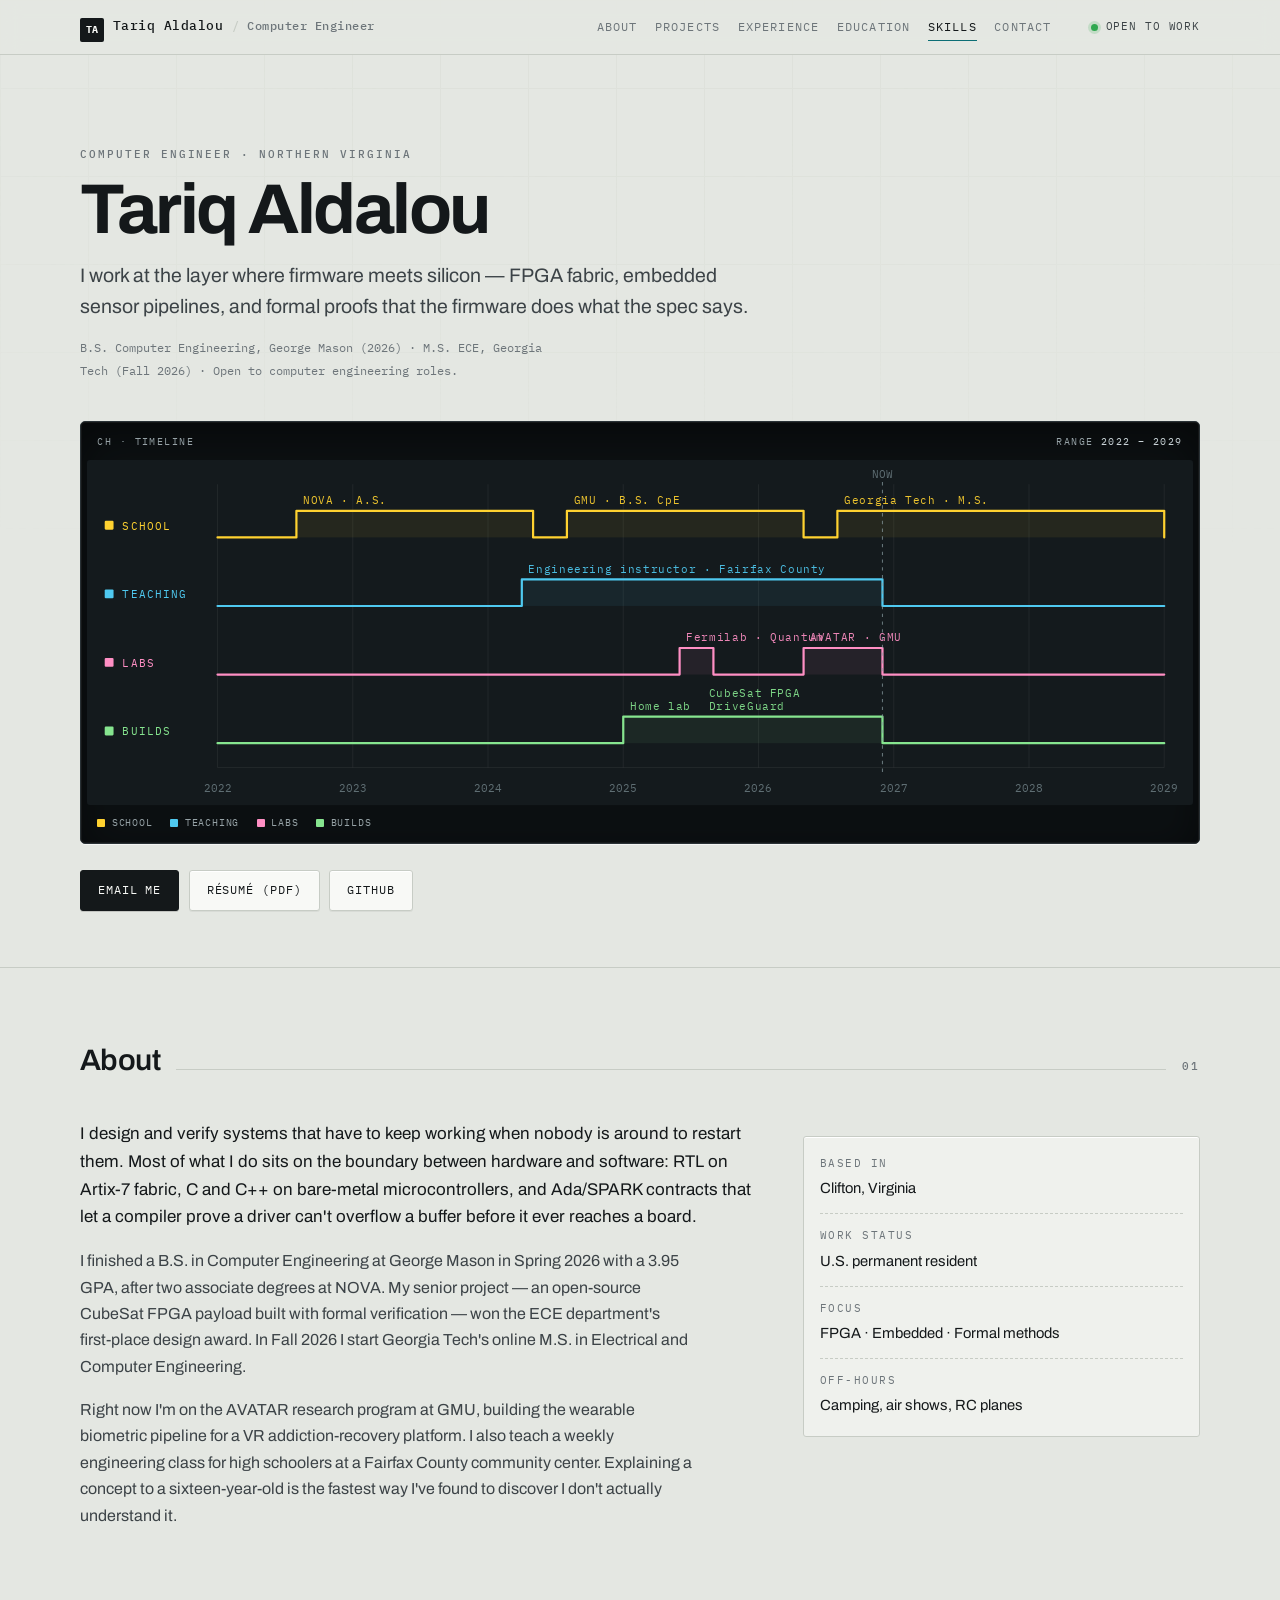
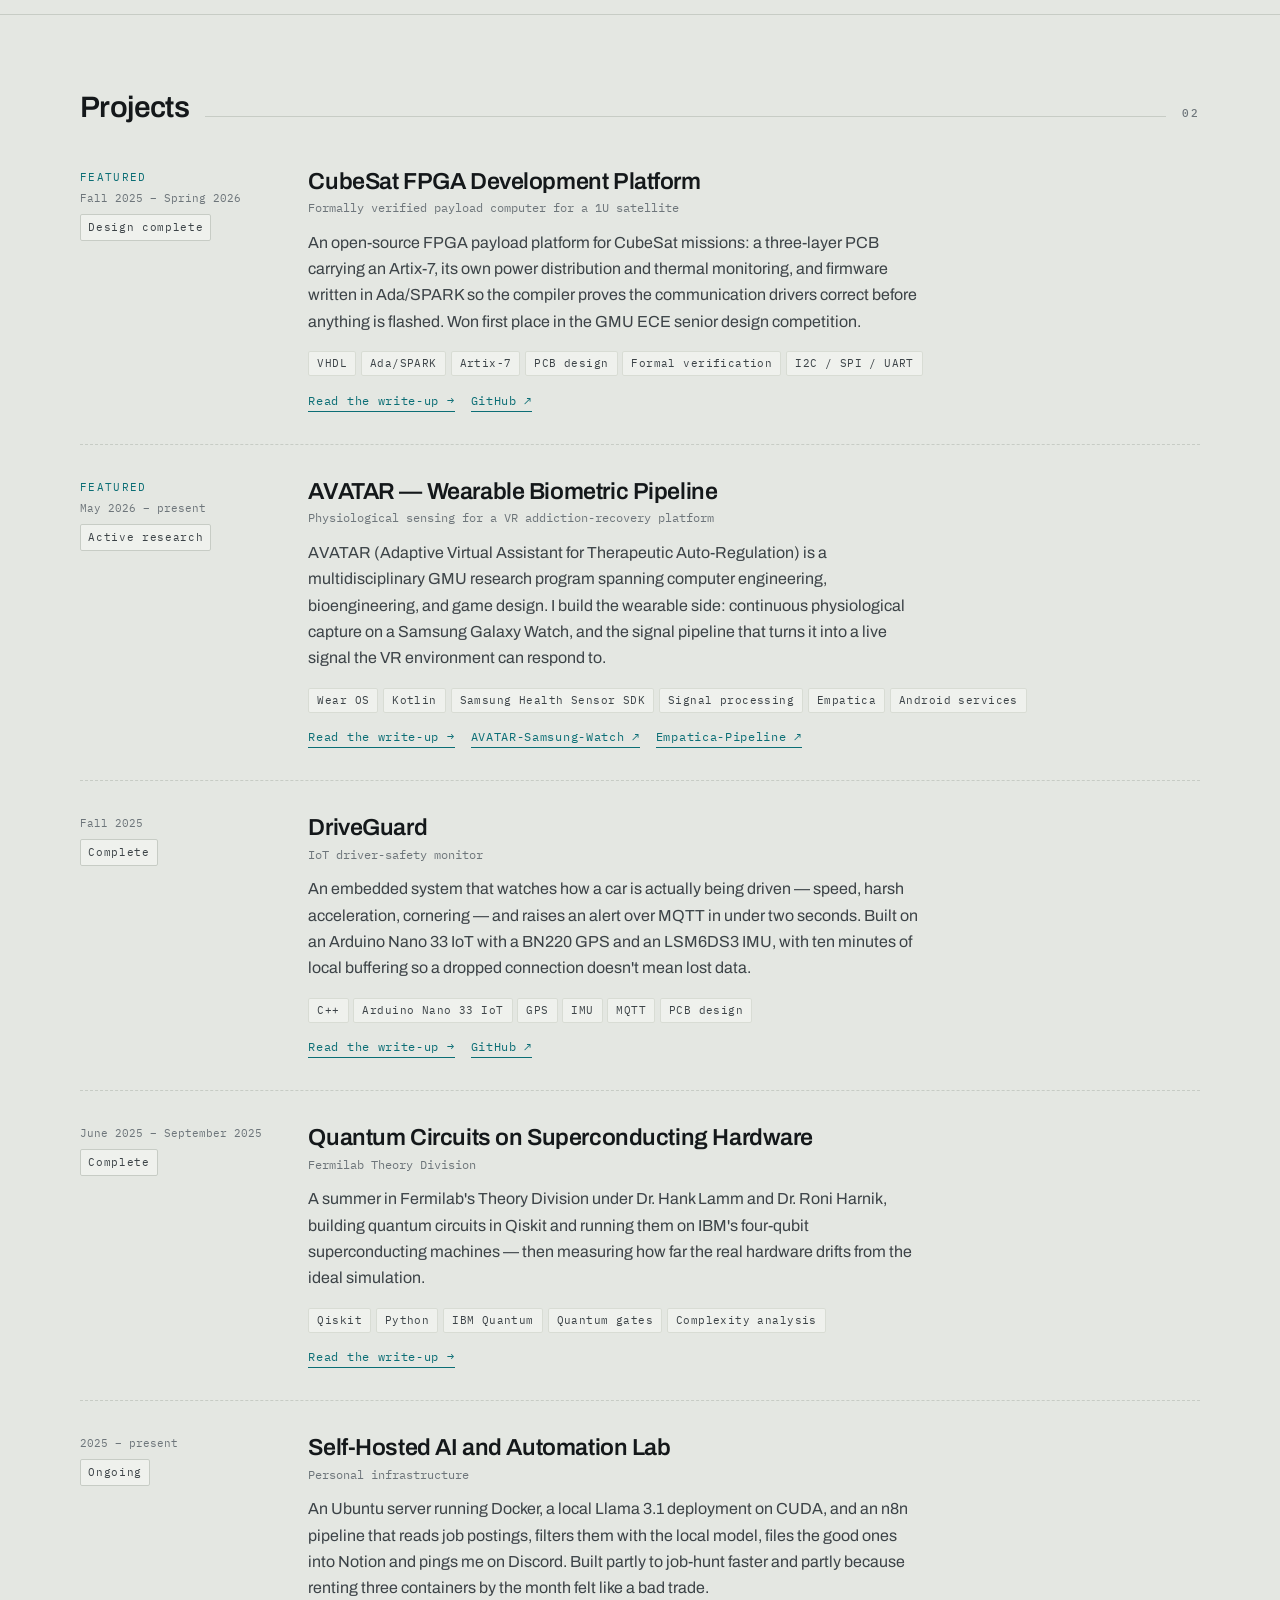
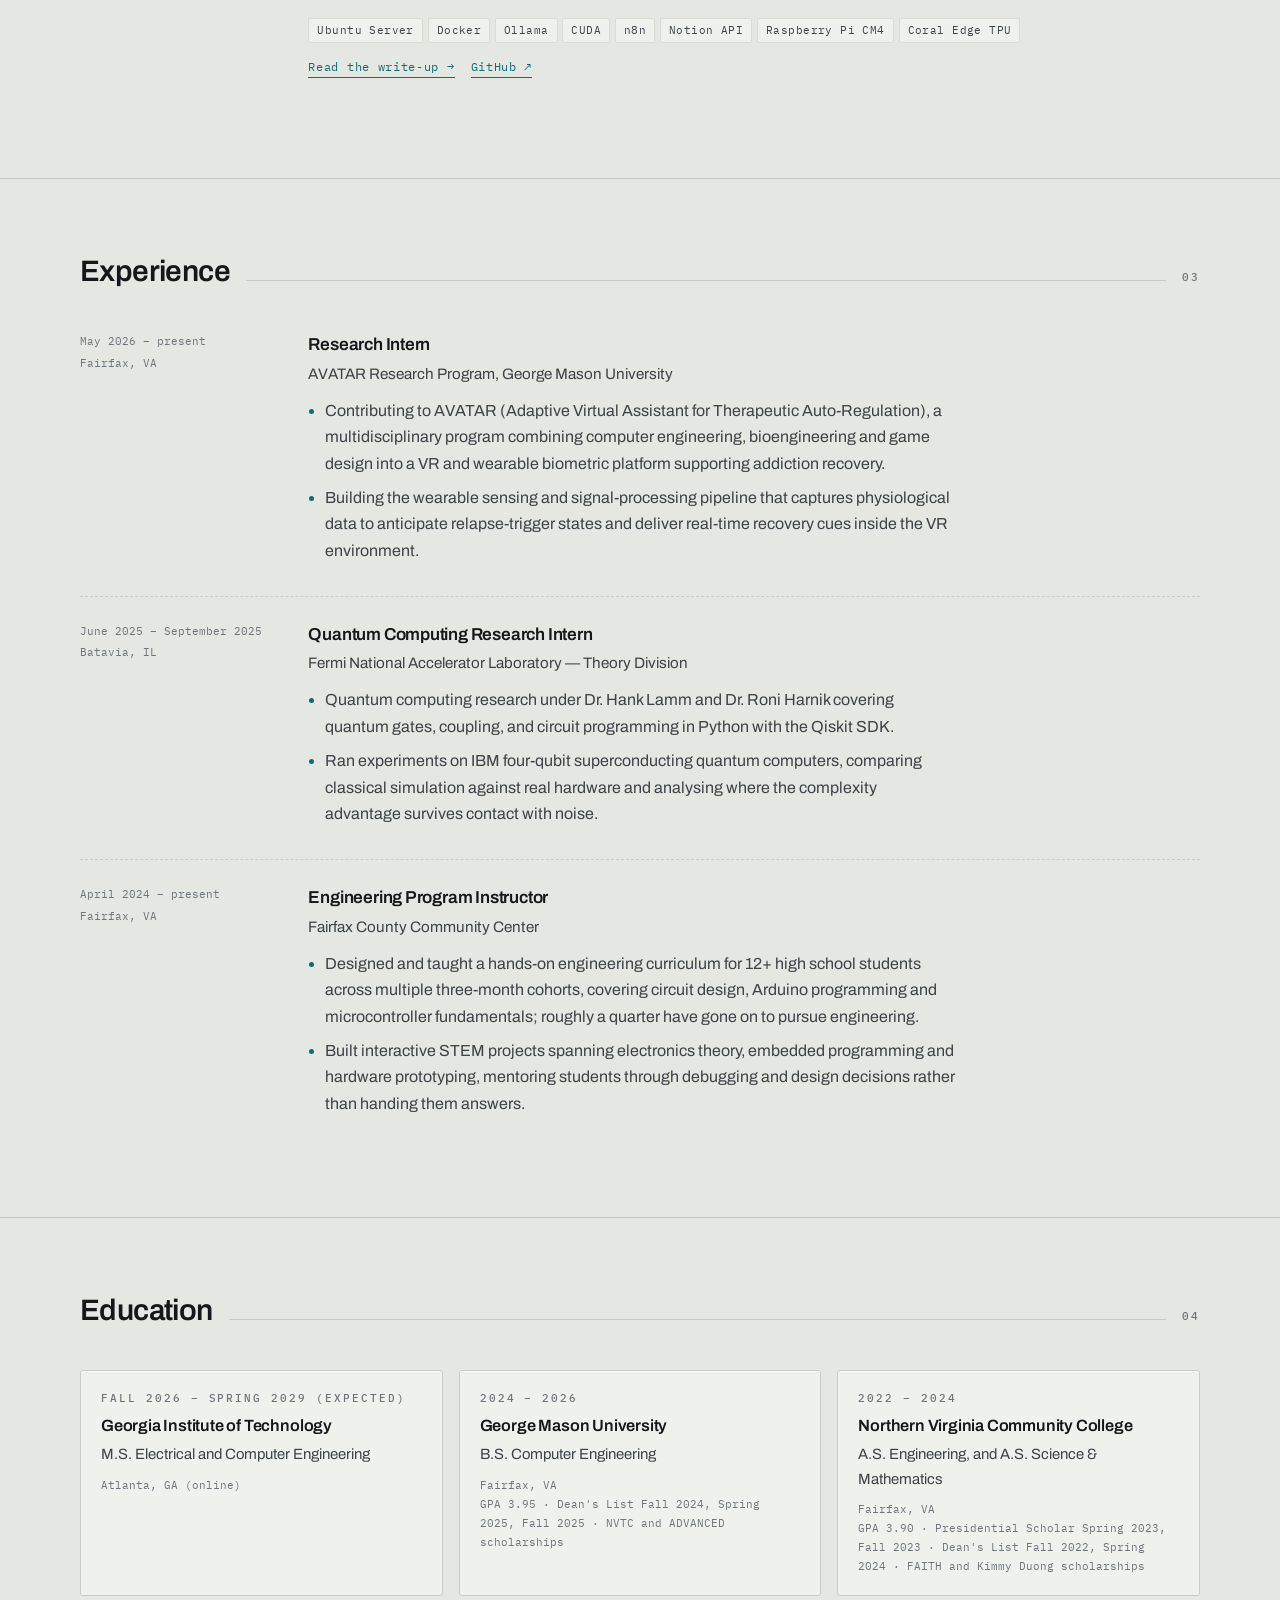
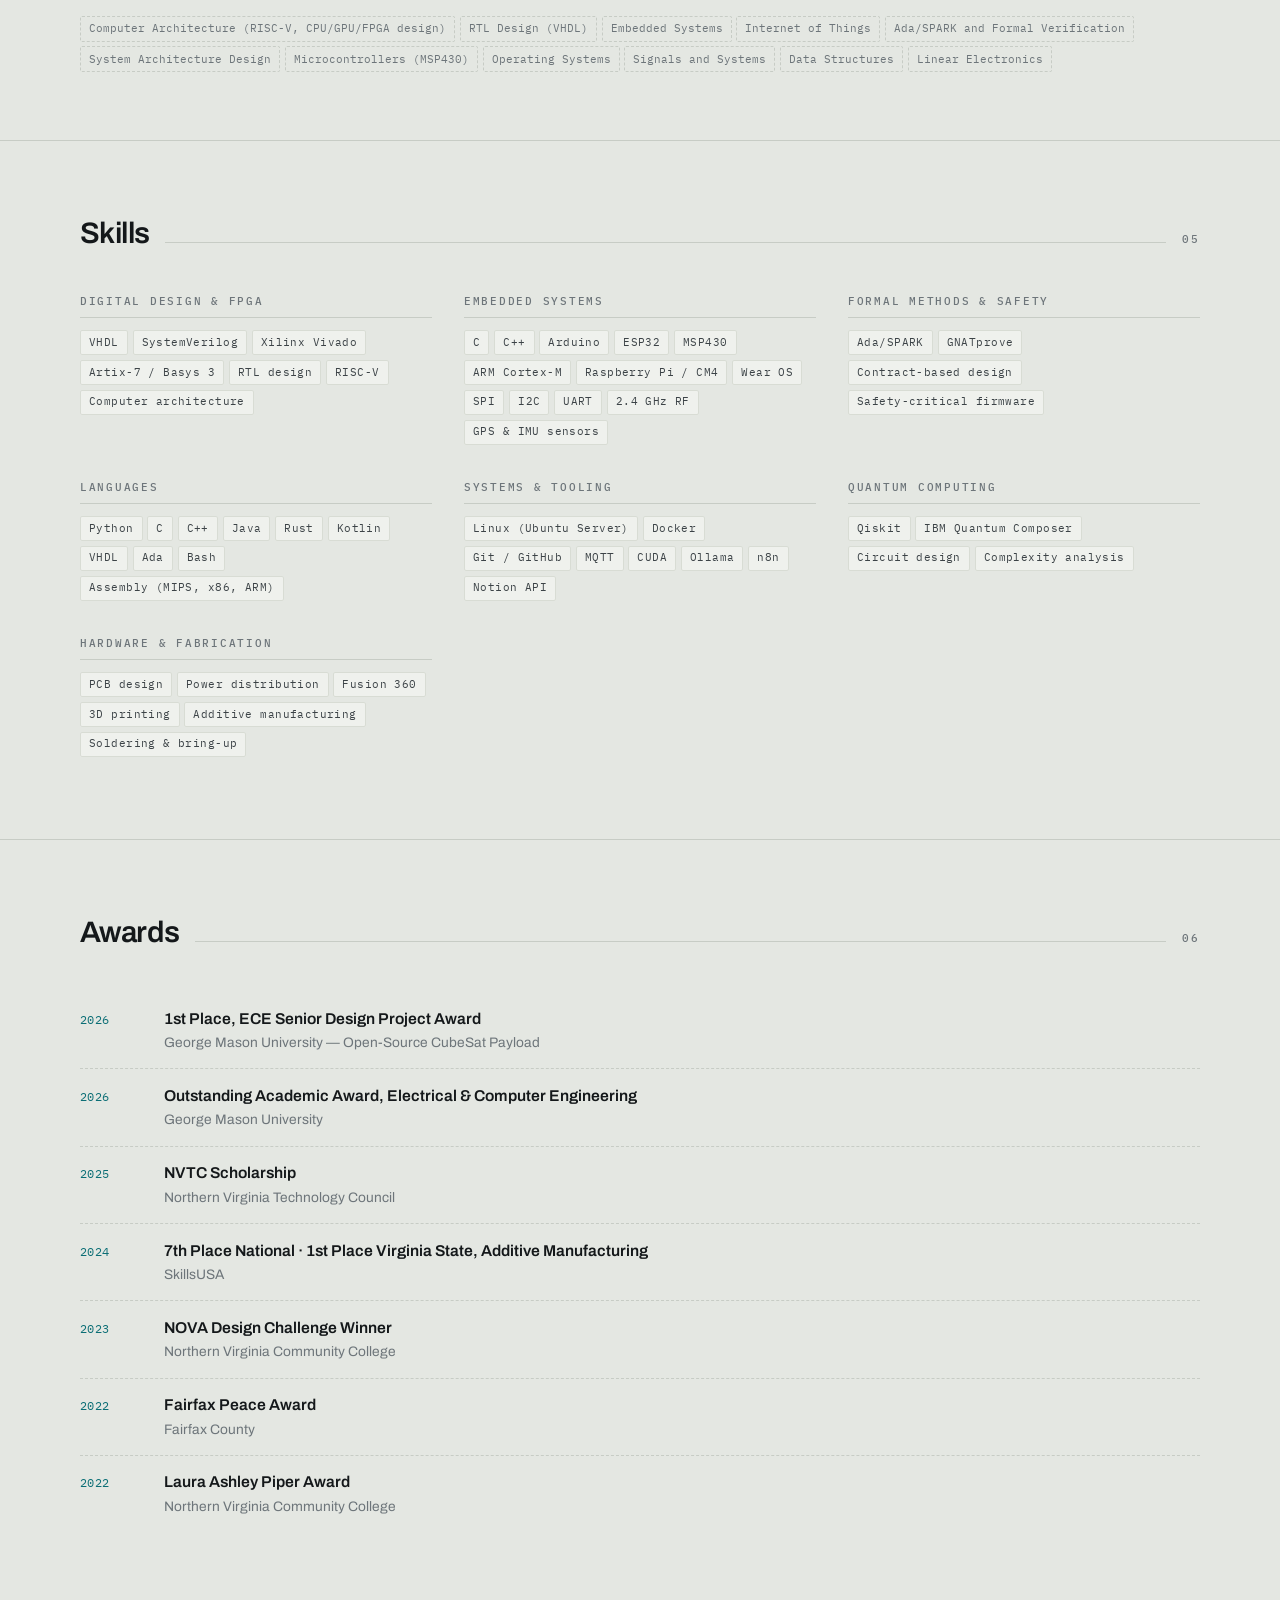
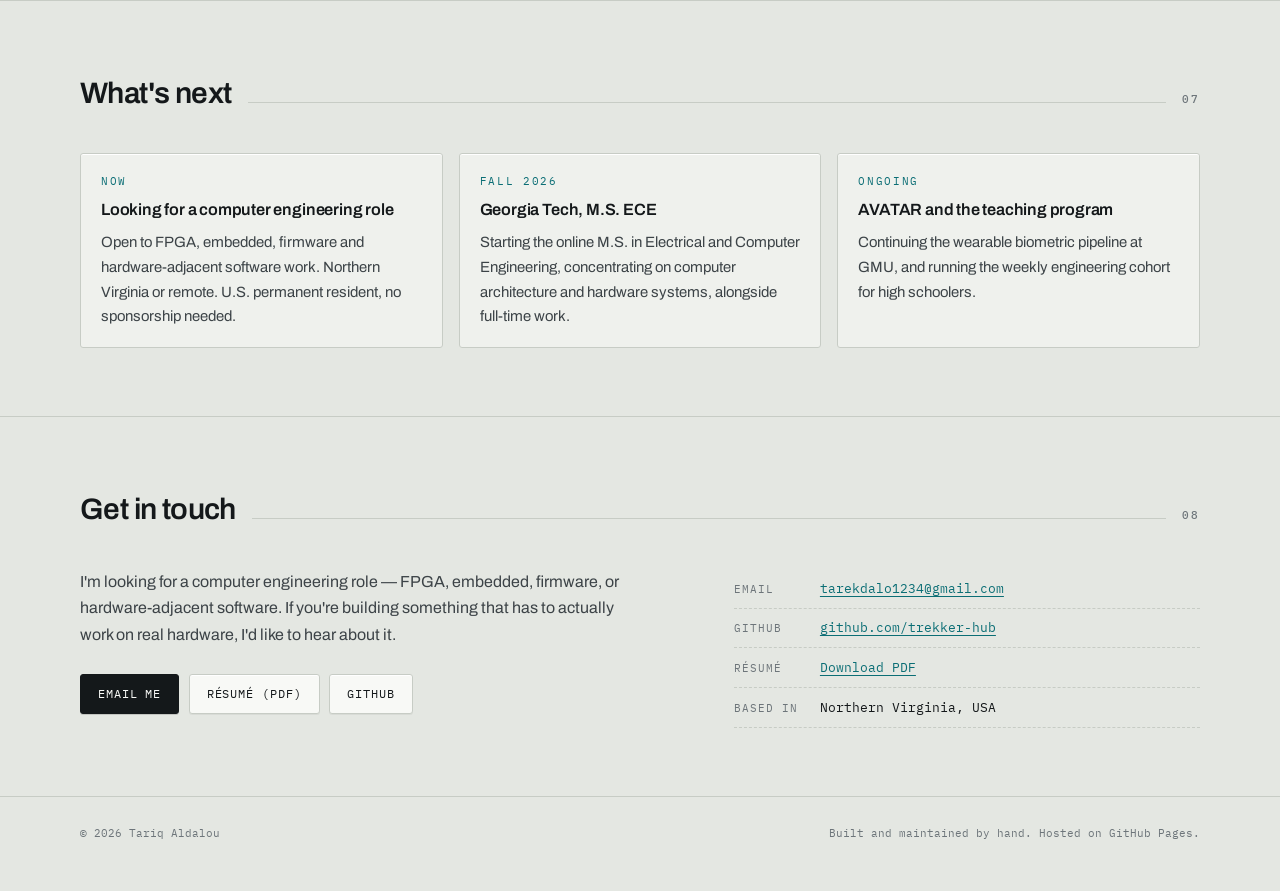
==== commit 15c3edde: "New Website Design A new theme will be introduced to cover all of the projects." ====
--- a/index.html
+++ b/index.html
@@ -1,695 +1,155 @@
 <!DOCTYPE html>
 <html lang="en">
 <head>
-<meta charset="UTF-8"/>
-<meta name="viewport" content="width=device-width, initial-scale=1.0"/>
-<title>Tarek — Computer Engineer</title>
-<link rel="preconnect" href="https://fonts.googleapis.com"/>
-<link href="https://fonts.googleapis.com/css2?family=Inter:ital,opsz,wght@0,14..32,300;0,14..32,400;0,14..32,500;0,14..32,600;1,14..32,300&display=swap" rel="stylesheet"/>
-<style>
-*,*::before,*::after{box-sizing:border-box;margin:0;padding:0}
-:root{
-  --sidebar:260px;
-  --teal:rgb(80,220,200);
-  --teal-soft:rgba(80,220,200,0.12);
-  --teal-border:rgba(80,220,200,0.3);
-  --glass:rgba(255,255,255,0.06);
-  --glass-hover:rgba(255,255,255,0.1);
-  --border:rgba(255,255,255,0.09);
-  --border-strong:rgba(255,255,255,0.22);
-  --text:rgba(255,255,255,0.93);
-  --text-2:rgba(255,255,255,0.55);
-  --text-3:rgba(255,255,255,0.28);
-}
+<meta charset="utf-8">
+<meta name="viewport" content="width=device-width, initial-scale=1">
+<title>Tariq Aldalou — Computer Engineer</title>
+<meta name="description" content="Computer engineer working on FPGA design, embedded systems and formally verified firmware.">
+<meta name="author" content="Tariq Aldalou">
+<link rel="icon" href="data:image/svg+xml,<svg xmlns='http://www.w3.org/2000/svg' viewBox='0 0 32 32'><rect width='32' height='32' rx='4' fill='%2314181A'/><path d='M5 21h5v-8h6v8h5v-4h6' stroke='%23FFD230' stroke-width='2.5' fill='none'/></svg>">
 
-html{scroll-behavior:smooth}
-body{
-  background:#080c14;color:var(--text);
-  font-family:'Inter',sans-serif;font-weight:300;font-size:15px;line-height:1.7;
-  overflow-x:hidden;
-}
+<meta property="og:type" content="website">
+<meta property="og:title" content="Tariq Aldalou — Computer Engineer">
+<meta property="og:description" content="FPGA design, embedded systems and formally verified firmware.">
 
-/* ── PERF-OPTIMISED BACKGROUND ── */
-.bg{position:fixed;inset:0;z-index:0;pointer-events:none;contain:strict}
-.orb{
-  position:absolute;border-radius:50%;
-  filter:blur(70px); /* reduced from 90px */
-  will-change:transform;transform:translateZ(0);
-  animation:drift 22s ease-in-out infinite alternate;
-}
-.o1{width:560px;height:560px;background:radial-gradient(circle,rgba(55,90,255,0.42) 0%,transparent 70%);top:-180px;left:-100px;animation-delay:0s}
-.o2{width:420px;height:420px;background:radial-gradient(circle,rgba(80,220,200,0.3) 0%,transparent 70%);top:35%;right:-60px;animation-delay:-8s}
-.o3{width:380px;height:380px;background:radial-gradient(circle,rgba(160,50,255,0.22) 0%,transparent 70%);bottom:-80px;left:30%;animation-delay:-15s}
-/* removed o4, o5 — less GPU work */
-@keyframes drift{
-  0%{transform:translate3d(0,0,0) scale(1)}
-  40%{transform:translate3d(35px,-28px,0) scale(1.05)}
-  100%{transform:translate3d(-18px,32px,0) scale(0.97)}
-}
-.grain{
-  position:fixed;inset:0;z-index:1;pointer-events:none;opacity:0.022;
-  background-image:url("data:image/svg+xml,%3Csvg viewBox='0 0 256 256' xmlns='http://www.w3.org/2000/svg'%3E%3Cfilter id='n'%3E%3CfeTurbulence type='fractalNoise' baseFrequency='0.9' numOctaves='4' stitchTiles='stitch'/%3E%3C/filter%3E%3Crect width='100%25' height='100%25' filter='url(%23n)'/%3E%3C/svg%3E");
-}
+<link rel="preconnect" href="https://fonts.googleapis.com">
+<link rel="preconnect" href="https://fonts.gstatic.com" crossorigin>
+<link href="https://fonts.googleapis.com/css2?family=Archivo:wght@400;500;600;700&family=IBM+Plex+Mono:wght@400;500&display=swap" rel="stylesheet">
+<link rel="stylesheet" href="style.css">
+</head>
 
-/* ── SIDEBAR LAYOUT ── */
-.layout{
-  position:relative;z-index:10;
-  display:grid;
-  grid-template-columns:var(--sidebar) 1fr;
-  min-height:100vh;
-}
+<body data-page="home">
 
-/* ── SIDEBAR ── */
-.sidebar{
-  position:sticky;top:0;height:100vh;
-  overflow-y:auto;overflow-x:hidden;
-  display:flex;flex-direction:column;
-  padding:2.5rem 1.75rem;
-  border-right:1px solid var(--border);
-  background:rgba(8,12,20,0.6);
-  backdrop-filter:blur(16px);-webkit-backdrop-filter:blur(16px);
-  scrollbar-width:none;
-}
-.sidebar::-webkit-scrollbar{display:none}
+<!-- ===== top rail ===================================================== -->
+<header class="rail">
+  <div class="wrap rail-in">
+    <a class="rail-mark" href="index.html">
+      <b id="mkInit">TA</b>
+      <span id="mkName">Tariq Aldalou</span>
+      <span class="role" id="mkRole"></span>
+    </a>
+    <nav class="rail-nav" aria-label="Sections">
+      <a href="#about">About</a>
+      <a href="#work">Projects</a>
+      <a href="#experience">Experience</a>
+      <a href="#education">Education</a>
+      <a href="#skills">Skills</a>
+      <a href="#contact">Contact</a>
+    </nav>
+    <span class="led" id="led" style="margin-left:1.25rem"></span>
+  </div>
+</header>
 
-.sb-logo{
-  font-size:1.1rem;font-weight:600;color:var(--text);
-  letter-spacing:-0.01em;margin-bottom:0.25rem;
-}
-.sb-logo span{color:var(--teal)}
-.sb-title{font-size:0.78rem;color:var(--text-3);margin-bottom:2rem;letter-spacing:0.02em}
+<main>
 
-.sb-avail{
-  display:inline-flex;align-items:center;gap:0.45rem;
-  font-size:0.7rem;font-weight:500;letter-spacing:0.06em;
-  color:var(--teal);background:var(--teal-soft);border:1px solid var(--teal-border);
-  border-radius:40px;padding:0.3rem 0.8rem;margin-bottom:2rem;align-self:flex-start;
-}
-.sb-avail::before{
-  content:'';width:5px;height:5px;border-radius:50%;background:var(--teal);
-  animation:pulse 2s ease-in-out infinite;flex-shrink:0;
-}
-@keyframes pulse{0%,100%{opacity:1;transform:scale(1)}50%{opacity:0.35;transform:scale(0.75)}}
+  <!-- ===== hero ======================================================= -->
+  <section class="hero">
+    <div class="wrap">
+      <p class="eyebrow">Computer engineer · Northern Virginia</p>
+      <h1 class="hero-name" id="heroName"></h1>
+      <p class="hero-tag" id="heroTag"></p>
+      <p class="hero-sub" id="heroSub"></p>
 
-.sb-nav{list-style:none;margin-bottom:auto}
-.sb-nav a{
-  display:flex;align-items:center;gap:0.6rem;
-  padding:0.55rem 0.75rem;border-radius:8px;
-  font-size:0.82rem;color:var(--text-2);text-decoration:none;
-  transition:background 0.15s,color 0.15s;
-  margin-bottom:2px;
-}
-.sb-nav a:hover{background:var(--glass);color:var(--text)}
-.sb-nav a.active{background:var(--glass);color:var(--text)}
-.sb-nav .nav-dot{
-  width:5px;height:5px;border-radius:50%;
-  background:var(--text-3);transition:background 0.15s;flex-shrink:0;
-}
-.sb-nav a:hover .nav-dot,.sb-nav a.active .nav-dot{background:var(--teal)}
+      <!-- the timing diagram -->
+      <div class="display">
+        <div class="display-bar">
+          <span>CH · TIMELINE</span>
+          <span class="sp"></span>
+          <span class="hint">drag to scroll →</span>
+          <span>RANGE <em id="dispRange"></em></span>
+        </div>
+        <div class="display-wrap"><div class="display-scroll" id="display"></div></div>
+        <div class="display-legend" id="legend"></div>
+      </div>
 
-.sb-divider{height:1px;background:var(--border);margin:1.5rem 0}
+      <div class="actions" id="actions"></div>
+    </div>
+  </section>
 
-.sb-stats{display:grid;grid-template-columns:1fr 1fr;gap:0.5rem;margin-bottom:1.5rem}
-.sb-stat{
-  background:var(--glass);border:1px solid var(--border);
-  border-radius:10px;padding:0.75rem 0.7rem;text-align:center;
-}
-.sb-stat-val{font-size:1.1rem;font-weight:600;color:var(--teal);line-height:1}
-.sb-stat-lbl{font-size:0.58rem;color:var(--text-3);margin-top:0.25rem;letter-spacing:0.05em}
+  <!-- ===== about ====================================================== -->
+  <section class="sec" id="about">
+    <div class="wrap">
+      <div class="sec-head"><h2>About</h2><span class="rule"></span><span class="eyebrow">01</span></div>
+      <div class="about-grid">
+        <div class="about-copy" id="aboutCopy"></div>
+        <dl class="facts" id="facts"></dl>
+      </div>
+    </div>
+  </section>
 
-.sb-links{display:flex;flex-direction:column;gap:0.4rem}
-.sb-link{
-  display:flex;align-items:center;gap:0.5rem;
-  font-size:0.75rem;color:var(--text-3);text-decoration:none;
-  padding:0.3rem 0.5rem;border-radius:6px;
-  transition:color 0.15s,background 0.15s;
-}
-.sb-link:hover{color:var(--teal);background:var(--glass)}
-.sb-link svg{flex-shrink:0;opacity:0.6}
+  <!-- ===== projects =================================================== -->
+  <section class="sec" id="work">
+    <div class="wrap">
+      <div class="sec-head"><h2>Projects</h2><span class="rule"></span><span class="eyebrow">02</span></div>
+      <div class="proj-list" id="projList"></div>
+    </div>
+  </section>
 
-/* ── MAIN CONTENT ── */
-.main{min-width:0}
+  <!-- ===== experience ================================================= -->
+  <section class="sec" id="experience">
+    <div class="wrap">
+      <div class="sec-head"><h2>Experience</h2><span class="rule"></span><span class="eyebrow">03</span></div>
+      <div id="expList"></div>
+    </div>
+  </section>
 
-/* ── HERO ── */
-#hero{
-  min-height:100vh;display:flex;align-items:center;
-  padding:80px 4rem 60px;
-  border-bottom:1px solid var(--border);
-}
-.hero-inner{max-width:720px}
-.hero-badge{
-  display:inline-flex;align-items:center;gap:0.45rem;
-  font-size:0.72rem;font-weight:500;letter-spacing:0.08em;text-transform:uppercase;
-  color:var(--teal);margin-bottom:1.75rem;
-}
-.hero-badge::before{content:'// ';opacity:0.5}
-h1{
-  font-size:clamp(2.8rem,5vw,5rem);font-weight:600;
-  letter-spacing:-0.03em;line-height:1.05;margin-bottom:1.5rem;
-}
-h1 em{font-style:italic;font-weight:300;color:var(--text-2)}
-h1 .hi{color:var(--teal)}
-.hero-sub{
-  font-size:1.05rem;color:var(--text-2);max-width:560px;
-  line-height:1.9;margin-bottom:2.5rem;
-}
-.hero-btns{display:flex;gap:0.75rem;flex-wrap:wrap}
-.btn{
-  font-size:0.8rem;font-weight:500;padding:0.65rem 1.5rem;
-  border-radius:40px;text-decoration:none;display:inline-block;
-  border:1px solid var(--border-strong);background:var(--glass);color:var(--text);
-  transition:background 0.15s,border-color 0.15s,transform 0.12s;
-  /* no backdrop-filter on buttons — too many blur layers causes lag */
-}
-.btn:hover{background:var(--glass-hover);border-color:rgba(255,255,255,0.38);transform:translateY(-2px)}
-.btn.primary{background:rgba(80,220,200,0.15);border-color:var(--teal-border);color:var(--teal)}
-.btn.primary:hover{background:rgba(80,220,200,0.25)}
+  <!-- ===== education ================================================== -->
+  <section class="sec" id="education">
+    <div class="wrap">
+      <div class="sec-head"><h2>Education</h2><span class="rule"></span><span class="eyebrow">04</span></div>
+      <div class="edu-grid" id="eduList"></div>
+      <div class="course-strip" id="courseList"></div>
+    </div>
+  </section>
 
-/* ── SECTIONS ── */
-.sec{padding:5rem 4rem}
-.sec+.sec{border-top:1px solid var(--border)}
-.sec-label{
-  font-size:0.65rem;font-weight:500;letter-spacing:0.14em;text-transform:uppercase;
-  color:var(--teal);margin-bottom:0.5rem;display:flex;align-items:center;gap:0.5rem;
-}
-.sec-label::before{content:'';width:18px;height:1px;background:var(--teal)}
-h2{font-size:clamp(1.7rem,3vw,2.4rem);font-weight:600;letter-spacing:-0.02em;line-height:1.1;margin-bottom:0.5rem}
-.sec-desc{font-size:0.92rem;color:var(--text-2);max-width:500px;line-height:1.9;margin-bottom:2.5rem}
+  <!-- ===== skills ===================================================== -->
+  <section class="sec" id="skills">
+    <div class="wrap">
+      <div class="sec-head"><h2>Skills</h2><span class="rule"></span><span class="eyebrow">05</span></div>
+      <div class="skill-grid" id="skillList"></div>
+    </div>
+  </section>
 
-/* ── GLASS CARD ── */
-.card{
-  background:var(--glass);border:1px solid var(--border);
-  border-radius:16px;
-  /* backdrop-filter only on key cards, not all */
-  transition:border-color 0.2s;
-}
-.card:hover{border-color:var(--border-strong)}
-.card-blur{backdrop-filter:blur(20px);-webkit-backdrop-filter:blur(20px)}
+  <!-- ===== awards ===================================================== -->
+  <section class="sec" id="awards">
+    <div class="wrap">
+      <div class="sec-head"><h2>Awards</h2><span class="rule"></span><span class="eyebrow">06</span></div>
+      <div class="awards" id="awardList"></div>
+    </div>
+  </section>
 
-/* ── ABOUT ── */
-.about-grid{display:grid;grid-template-columns:3fr 2fr;gap:1.25rem}
-.about-text{padding:2rem}
-.about-text p{font-size:0.92rem;color:var(--text-2);line-height:1.95;margin-bottom:0.9rem}
-.about-text p:last-child{margin:0}
-.about-side{display:flex;flex-direction:column;gap:0.75rem}
-.info-card{padding:1.25rem 1.4rem}
-.ic-label{font-size:0.62rem;font-weight:500;letter-spacing:0.1em;text-transform:uppercase;color:var(--text-3);margin-bottom:0.4rem}
-.ic-val{font-size:0.875rem;color:var(--text)}
-.ic-val strong{color:var(--teal);font-weight:500}
+  <!-- ===== next ======================================================= -->
+  <section class="sec" id="next">
+    <div class="wrap">
+      <div class="sec-head"><h2>What's next</h2><span class="rule"></span><span class="eyebrow">07</span></div>
+      <div class="next-grid" id="nextList"></div>
+    </div>
+  </section>
 
-/* ── SKILLS ── */
-.skills-wrap{display:grid;grid-template-columns:repeat(auto-fill,minmax(130px,1fr));gap:0.75rem}
-.sk{
-  padding:1.25rem 0.9rem;text-align:center;border-radius:14px;cursor:default;
-  background:var(--glass);border:1px solid var(--border);
-  transition:background 0.15s,border-color 0.15s,transform 0.15s;
-}
-.sk:hover{background:var(--glass-hover);border-color:var(--border-strong);transform:translateY(-3px)}
-.sk-abbr{
-  font-size:0.58rem;font-weight:600;letter-spacing:0.08em;color:var(--teal);
-  background:var(--teal-soft);border:1px solid var(--teal-border);
-  border-radius:6px;padding:0.18rem 0.5rem;display:inline-block;margin-bottom:0.5rem;
-}
-.sk-name{font-size:0.78rem;font-weight:500;color:var(--text);margin-bottom:0.1rem}
-.sk-cat{font-size:0.62rem;color:var(--text-3)}
+  <!-- ===== contact ==================================================== -->
+  <section class="sec" id="contact">
+    <div class="wrap">
+      <div class="sec-head"><h2>Get in touch</h2><span class="rule"></span><span class="eyebrow">08</span></div>
+      <div class="contact-in">
+        <div>
+          <p>I'm looking for a computer engineering role — FPGA, embedded, firmware, or hardware-adjacent software. If you're building something that has to actually work on real hardware, I'd like to hear about it.</p>
+          <div class="actions" id="actions2"></div>
+        </div>
+        <div class="contact-list" id="contactList"></div>
+      </div>
+    </div>
+  </section>
 
-/* ── PROJECTS ── */
-.proj-grid{display:grid;grid-template-columns:1fr 1fr;gap:1.1rem}
-.proj-card{padding:1.75rem;display:flex;flex-direction:column;border-radius:16px;transition:transform 0.18s,border-color 0.18s}
-.proj-card:hover{transform:translateY(-4px);border-color:var(--border-strong)}
-.proj-card.featured{grid-column:1/-1}
-.proj-card.featured .proj-inner{display:grid;grid-template-columns:1fr 1fr;gap:2rem;align-items:start}
-.proj-top{display:flex;justify-content:space-between;align-items:center;margin-bottom:0.85rem}
-.proj-num{font-size:0.62rem;font-weight:500;letter-spacing:0.1em;color:var(--teal)}
-.proj-status{font-size:0.62rem;font-weight:500;padding:0.22rem 0.6rem;border-radius:40px}
-.st-done{background:rgba(74,222,128,0.1);color:#4ade80;border:1px solid rgba(74,222,128,0.2)}
-.st-live{background:var(--teal-soft);color:var(--teal);border:1px solid var(--teal-border)}
-.proj-title-link{
-  font-size:1.1rem;font-weight:600;letter-spacing:-0.01em;
-  color:var(--text);text-decoration:none;display:block;margin-bottom:0.6rem;
-  transition:color 0.15s;
-}
-.proj-title-link:hover{color:var(--teal)}
-.proj-desc{font-size:0.855rem;color:var(--text-2);line-height:1.85;margin-bottom:1.1rem;flex:1}
-.proj-img{
-  border-radius:10px;overflow:hidden;margin-bottom:1.1rem;
-  border:1px solid rgba(255,255,255,0.07);aspect-ratio:16/9;
-  position:relative;background:#04040a;
-}
-.proj-img img{width:100%;height:100%;object-fit:cover;display:block;transition:transform 0.4s ease}
-.proj-card:hover .proj-img img{transform:scale(1.04)}
-.proj-img-ph{
-  width:100%;height:100%;display:flex;flex-direction:column;align-items:center;justify-content:center;
-  gap:0.4rem;color:var(--text-3);font-size:0.72rem;letter-spacing:0.04em;
-}
-.proj-tags{display:flex;flex-wrap:wrap;gap:0.35rem;margin-bottom:1rem}
-.pt{font-size:0.64rem;font-weight:500;color:rgba(255,255,255,0.48);background:rgba(255,255,255,0.05);border:1px solid rgba(255,255,255,0.09);border-radius:6px;padding:0.18rem 0.5rem}
-.proj-link{font-size:0.75rem;font-weight:500;color:var(--teal);text-decoration:none;display:inline-flex;align-items:center;gap:0.3rem;align-self:flex-start;transition:gap 0.15s}
-.proj-link:hover{gap:0.5rem}
+</main>
 
-/* ── EXPERIENCE ── */
-.exp-list{display:flex;flex-direction:column;gap:1px;border:1px solid var(--border);border-radius:16px;overflow:hidden;background:var(--border)}
-.exp-item{
-  padding:1.75rem 2rem;background:#080c14;
-  display:grid;grid-template-columns:130px 1fr;gap:2rem;align-items:start;
-  transition:background 0.15s;
-}
-.exp-item:hover{background:rgba(255,255,255,0.02)}
-.exp-date{font-size:0.72rem;color:var(--text-3);padding-top:0.1rem;line-height:1.6}
-.exp-type{font-size:0.62rem;font-weight:500;letter-spacing:0.1em;text-transform:uppercase;color:var(--teal);margin-bottom:0.3rem}
-.exp-role{font-size:0.95rem;font-weight:600;margin-bottom:0.2rem}
-.exp-org{font-size:0.82rem;color:var(--text-2);margin-bottom:0.6rem}
-.exp-body{font-size:0.845rem;color:var(--text-2);line-height:1.85}
+<footer class="foot">
+  <div class="wrap" style="display:flex;flex-wrap:wrap;gap:.5rem 1.5rem;justify-content:space-between;width:min(100% - 2*var(--pad), var(--wrap))">
+    <span>© <span id="year"></span> <span id="footName"></span></span>
+    <span id="footNote"></span>
+  </div>
+</footer>
 
-/* ── AWARDS ── */
-.awards-grid{display:grid;grid-template-columns:repeat(3,1fr);gap:1rem}
-.aw-card{padding:1.5rem;display:flex;gap:0.9rem;align-items:flex-start;border-radius:16px;transition:border-color 0.18s,transform 0.18s}
-.aw-card:hover{border-color:var(--border-strong);transform:translateY(-3px)}
-.aw-icon{width:38px;height:38px;flex-shrink:0;border-radius:10px;background:var(--teal-soft);border:1px solid var(--teal-border);display:flex;align-items:center;justify-content:center;font-size:1rem}
-.aw-title{font-size:0.92rem;font-weight:600;margin-bottom:0.2rem}
-.aw-org{font-size:0.7rem;color:var(--teal);font-weight:500;margin-bottom:0.35rem;letter-spacing:0.04em}
-.aw-desc{font-size:0.8rem;color:var(--text-2);line-height:1.75}
-
-/* ── FUTURE PLANS ── */
-.plans-grid{display:grid;grid-template-columns:repeat(3,1fr);gap:1rem}
-.plan-card{padding:1.6rem;border-radius:16px;transition:border-color 0.18s,transform 0.18s}
-.plan-card:hover{border-color:var(--border-strong);transform:translateY(-3px)}
-.plan-horizon{font-size:0.62rem;font-weight:500;letter-spacing:0.1em;text-transform:uppercase;padding:0.22rem 0.65rem;border-radius:40px;margin-bottom:0.9rem;display:inline-block}
-.h-now{background:rgba(80,220,200,0.1);color:var(--teal);border:1px solid var(--teal-border)}
-.h-next{background:rgba(120,80,255,0.1);color:#a78bfa;border:1px solid rgba(120,80,255,0.25)}
-.h-future{background:rgba(255,180,50,0.08);color:#fbbf24;border:1px solid rgba(255,180,50,0.2)}
-.plan-title{font-size:0.98rem;font-weight:600;margin-bottom:0.45rem}
-.plan-desc{font-size:0.845rem;color:var(--text-2);line-height:1.8}
-
-/* ── CONTACT ── */
-.contact-wrap{
-  display:grid;grid-template-columns:1fr 1fr;gap:3rem;align-items:start;
-}
-.contact-left h2{margin-bottom:0.75rem}
-.contact-left p{font-size:0.92rem;color:var(--text-2);line-height:1.9;margin-bottom:1.75rem}
-.contact-items{display:flex;flex-direction:column;gap:0}
-.ci{
-  display:flex;justify-content:space-between;align-items:center;
-  padding:0.9rem 0;border-bottom:1px solid var(--border);
-}
-.ci:first-child{border-top:1px solid var(--border)}
-.ci-label{font-size:0.72rem;color:var(--text-3);letter-spacing:0.06em}
-.ci-val{font-size:0.78rem;color:var(--text-2);text-decoration:none;transition:color 0.15s}
-.ci-val:hover{color:var(--teal)}
-
-/* ── FOOTER ── */
-.sb-footer{margin-top:auto;padding-top:1.5rem;border-top:1px solid var(--border)}
-.sb-footer p{font-size:0.65rem;color:var(--text-3);line-height:1.7}
-
-/* ── MOBILE NAV (hidden on desktop) ── */
-.mob-topnav{display:none}
-
-/* ── FADE IN ── */
-.fi{opacity:0;transform:translateY(14px);transition:opacity 0.5s ease,transform 0.5s ease}
-.fi.in{opacity:1;transform:none}
-.fi2{opacity:0;transform:translateY(14px);transition:opacity 0.5s 0.1s ease,transform 0.5s 0.1s ease}
-.fi2.in{opacity:1;transform:none}
-
-/* ── RESPONSIVE ── */
-@media(max-width:1024px){
-  :root{--sidebar:220px}
-  .sec{padding:4rem 2.5rem}
-  #hero{padding:80px 2.5rem 60px}
-}
-
-@media(max-width:768px){
-  .layout{grid-template-columns:1fr}
-  .sidebar{display:none}
-  .mob-topnav{
-    display:flex;position:fixed;top:0;left:0;right:0;z-index:200;
-    height:56px;align-items:center;justify-content:space-between;
-    padding:0 1.5rem;
-    background:rgba(8,12,20,0.92);backdrop-filter:blur(16px);
-    border-bottom:1px solid var(--border);
-  }
-  .mob-logo{font-size:0.9rem;font-weight:600;color:var(--text)}
-  .mob-logo span{color:var(--teal)}
-  .hbg{display:flex;flex-direction:column;gap:5px;background:none;border:none;cursor:pointer;padding:4px}
-  .hbg span{display:block;width:20px;height:1.5px;background:var(--text-2);transition:all 0.2s}
-  .mob-menu{
-    display:none;position:fixed;top:56px;left:0;right:0;z-index:199;
-    background:rgba(8,12,20,0.97);backdrop-filter:blur(16px);
-    border-bottom:1px solid var(--border);padding:0.5rem 0;
-  }
-  .mob-menu.open{display:block}
-  .mob-menu a{display:block;padding:0.7rem 1.5rem;font-size:0.88rem;color:var(--text-2);text-decoration:none;transition:color 0.15s}
-  .mob-menu a:hover{color:var(--teal)}
-  #hero{padding:76px 1.5rem 50px;min-height:auto}
-  .sec{padding:3.5rem 1.5rem}
-  .about-grid,.proj-grid,.awards-grid,.plans-grid,.contact-wrap{grid-template-columns:1fr}
-  .proj-card.featured .proj-inner{grid-template-columns:1fr}
-  .exp-item{grid-template-columns:1fr;gap:0.35rem}
-}
-
-@media(max-width:480px){
-  h1{font-size:2.4rem}
-  .skills-wrap{grid-template-columns:repeat(3,1fr)}
-}
-</style>
-</head>
-<body>
-
-<!-- background -->
-<div class="bg">
-  <div class="orb o1"></div>
-  <div class="orb o2"></div>
-  <div class="orb o3"></div>
-</div>
-<div class="grain"></div>
-
-<!-- mobile top nav -->
-<div class="mob-topnav">
-  <div class="mob-logo">tarek<span>.</span>dev</div>
-  <button class="hbg" onclick="document.getElementById('mm').classList.toggle('open')" aria-label="menu">
-    <span></span><span></span><span></span>
-  </button>
-</div>
-<div class="mob-menu" id="mm">
-  <a href="#hero"       onclick="this.closest('#mm').classList.remove('open')">Home</a>
-  <a href="#about"      onclick="this.closest('#mm').classList.remove('open')">About</a>
-  <a href="#skills"     onclick="this.closest('#mm').classList.remove('open')">Skills</a>
-  <a href="#projects"   onclick="this.closest('#mm').classList.remove('open')">Projects</a>
-  <a href="#experience" onclick="this.closest('#mm').classList.remove('open')">Experience</a>
-  <a href="#plans"      onclick="this.closest('#mm').classList.remove('open')">Plans</a>
-  <a href="#contact"    onclick="this.closest('#mm').classList.remove('open')">Contact</a>
-</div>
-
-<div class="layout">
-
-  <!-- ── SIDEBAR ── -->
-  <aside class="sidebar">
-    <div class="sb-logo">tarek<span>.</span>dev</div>
-    <div class="sb-title">Computer Engineer</div>
-
-    <div class="sb-avail">Available · Spring 2026</div>
-
-    <ul class="sb-nav">
-      <li><a href="#hero" class="active"><span class="nav-dot"></span>Home</a></li>
-      <li><a href="#about"><span class="nav-dot"></span>About</a></li>
-      <li><a href="#skills"><span class="nav-dot"></span>Skills</a></li>
-      <li><a href="#projects"><span class="nav-dot"></span>Projects</a></li>
-      <li><a href="#experience"><span class="nav-dot"></span>Experience</a></li>
-      <li><a href="#awards"><span class="nav-dot"></span>Awards</a></li>
-      <li><a href="#plans"><span class="nav-dot"></span>Future Plans</a></li>
-      <li><a href="#contact"><span class="nav-dot"></span>Contact</a></li>
-    </ul>
-
-    <div class="sb-divider"></div>
-
-    <div class="sb-stats">
-      <div class="sb-stat"><div class="sb-stat-val">3.95</div><div class="sb-stat-lbl">GPA</div></div>
-      <div class="sb-stat"><div class="sb-stat-val">3+</div><div class="sb-stat-lbl">Projects</div></div>
-      <div class="sb-stat"><div class="sb-stat-val">1</div><div class="sb-stat-lbl">Fermilab</div></div>
-      <div class="sb-stat"><div class="sb-stat-val">2</div><div class="sb-stat-lbl">Degrees</div></div>
-    </div>
-
-    <div class="sb-divider"></div>
-
-    <div class="sb-links">
-      <a href="mailto:your@email.com" class="sb-link">
-        <svg width="13" height="13" viewBox="0 0 24 24" fill="none" stroke="currentColor" stroke-width="1.8" stroke-linecap="round"><rect x="2" y="4" width="20" height="16" rx="2"/><polyline points="2,4 12,13 22,4"/></svg>
-        your@email.com
-      </a>
-      <a href="https://github.com/trekker-hub" class="sb-link">
-        <svg width="13" height="13" viewBox="0 0 24 24" fill="none" stroke="currentColor" stroke-width="1.8" stroke-linecap="round" stroke-linejoin="round"><path d="M9 19c-5 1.5-5-2.5-7-3m14 6v-3.87a3.37 3.37 0 0 0-.94-2.61c3.14-.35 6.44-1.54 6.44-7A5.44 5.44 0 0 0 20 4.77 5.07 5.07 0 0 0 19.91 1S18.73.65 16 2.48a13.38 13.38 0 0 0-7 0C6.27.65 5.09 1 5.09 1A5.07 5.07 0 0 0 5 4.77a5.44 5.44 0 0 0-1.5 3.78c0 5.42 3.3 6.61 6.44 7A3.37 3.37 0 0 0 9 18.13V22"/></svg>
-        github.com/trekker-hub
-      </a>
-      <a href="https://linkedin.com/in/yourprofile" class="sb-link">
-        <svg width="13" height="13" viewBox="0 0 24 24" fill="none" stroke="currentColor" stroke-width="1.8" stroke-linecap="round"><path d="M16 8a6 6 0 0 1 6 6v7h-4v-7a2 2 0 0 0-2-2 2 2 0 0 0-2 2v7h-4v-7a6 6 0 0 1 6-6z"/><rect x="2" y="9" width="4" height="12"/><circle cx="4" cy="4" r="2"/></svg>
-        LinkedIn
-      </a>
-      <a href="/resume.pdf" class="sb-link">
-        <svg width="13" height="13" viewBox="0 0 24 24" fill="none" stroke="currentColor" stroke-width="1.8" stroke-linecap="round"><path d="M14 2H6a2 2 0 0 0-2 2v16a2 2 0 0 0 2 2h12a2 2 0 0 0 2-2V8z"/><polyline points="14 2 14 8 20 8"/><line x1="12" y1="18" x2="12" y2="12"/><line x1="9" y1="15" x2="15" y2="15"/></svg>
-        Resume PDF
-      </a>
-    </div>
-
-    <div class="sb-footer">
-      <p>© 2026 Tarek<br/>Northern Virginia, USA</p>
-    </div>
-  </aside>
-
-  <!-- ── MAIN ── -->
-  <main class="main">
-
-    <!-- HERO -->
-    <section id="hero">
-      <div class="hero-inner">
-        <div class="hero-badge fi">Computer Engineer</div>
-        <h1 class="fi2">
-          Hello,<br/>I'm <span class="hi">Tarek.</span><br/>
-          <em>I build hardware<br/>that works.</em>
-        </h1>
-        <p class="hero-sub fi2">
-          FPGA design, embedded firmware, and formally verified systems for defense and aerospace.
-          If it runs on silicon, I take it seriously.
-        </p>
-        <div class="hero-btns fi2">
-          <a href="#projects" class="btn primary">See My Work</a>
-          <a href="#contact" class="btn">Get In Touch</a>
-          <a href="/resume.pdf" class="btn">Resume ↓</a>
-        </div>
-      </div>
-    </section>
-
-    <!-- ABOUT -->
-    <section id="about" class="sec">
-      <div class="sec-label fi">About</div>
-      <h2 class="fi">Who I am</h2>
-      <p class="sec-desc fi">Computer Engineer, hardware builder, and occasional mentor to teenagers who are better at debugging than I expected.</p>
-      <div class="about-grid fi2">
-        <div class="card card-blur about-text">
-          <p>I'm a Computer Engineering student at George Mason University graduating Spring 2026 with a 3.95 GPA. My work sits where hardware meets intelligent systems — cycle-accurate HDL design, FPGA-based DSP pipelines, and formal verification for safety-critical environments.</p>
-          <p>At Fermi National Accelerator Laboratory, I worked on NPU development and quantum computing instrumentation. The kind of environment where "close enough" isn't a valid tolerance. I liked that.</p>
-          <p>I transferred to GMU after earning two Associate of Science degrees at NOVA. Outside of engineering, I run a weekly mentorship program for teenagers at a community center — the best way to really understand something is to explain it to a 16-year-old who will immediately ask why.</p>
-        </div>
-        <div class="about-side">
-          <div class="card info-card"><div class="ic-label">University</div><div class="ic-val"><strong>George Mason University</strong><br/>B.S. Computer Engineering · 2026</div></div>
-          <div class="card info-card"><div class="ic-label">Status</div><div class="ic-val"><strong>Open to work</strong><br/>Defense · Aerospace · Embedded</div></div>
-          <div class="card info-card"><div class="ic-label">Location</div><div class="ic-val">Northern Virginia, USA</div></div>
-          <div class="card info-card"><div class="ic-label">Interests</div><div class="ic-val">FPGA · Formal methods · Edge AI<br/>Nature trips · Arabic poetry</div></div>
-        </div>
-      </div>
-    </section>
-
-    <!-- SKILLS -->
-    <section id="skills" class="sec">
-      <div class="sec-label fi">Skills</div>
-      <h2 class="fi">What I work with</h2>
-      <p class="sec-desc fi">Hardware-first. From HDL synthesis to edge inference.</p>
-      <div class="skills-wrap fi2">
-        <div class="sk"><div class="sk-abbr">VHDL</div><div class="sk-name">VHDL</div><div class="sk-cat">Digital Design</div></div>
-        <div class="sk"><div class="sk-abbr">SV</div><div class="sk-name">SystemVerilog</div><div class="sk-cat">Digital Design</div></div>
-        <div class="sk"><div class="sk-abbr">FPGA</div><div class="sk-name">Xilinx / Intel</div><div class="sk-cat">FPGA</div></div>
-        <div class="sk"><div class="sk-abbr">DSP</div><div class="sk-name">DSP Pipelines</div><div class="sk-cat">Signal Proc.</div></div>
-        <div class="sk"><div class="sk-abbr">MSP</div><div class="sk-name">MSP430</div><div class="sk-cat">Embedded</div></div>
-        <div class="sk"><div class="sk-abbr">ARM</div><div class="sk-name">ARM Cortex-M</div><div class="sk-cat">Embedded</div></div>
-        <div class="sk"><div class="sk-abbr">ESP</div><div class="sk-name">ESP32</div><div class="sk-cat">Embedded</div></div>
-        <div class="sk"><div class="sk-abbr">RPi</div><div class="sk-name">Raspberry Pi</div><div class="sk-cat">Embedded</div></div>
-        <div class="sk"><div class="sk-abbr">ADA</div><div class="sk-name">ADA-SPARK</div><div class="sk-cat">Formal Methods</div></div>
-        <div class="sk"><div class="sk-abbr">TPU</div><div class="sk-name">Coral Edge TPU</div><div class="sk-cat">Edge AI</div></div>
-        <div class="sk"><div class="sk-abbr">C</div><div class="sk-name">C / Assembly</div><div class="sk-cat">Languages</div></div>
-        <div class="sk"><div class="sk-abbr">PY</div><div class="sk-name">Python</div><div class="sk-cat">Languages</div></div>
-      </div>
-    </section>
-
-    <!-- PROJECTS -->
-    <section id="projects" class="sec">
-      <div class="sec-label fi">Projects</div>
-      <h2 class="fi">Things I've built</h2>
-      <p class="sec-desc fi">Real hardware, real constraints.</p>
-      <div class="proj-grid">
-
-        <div class="card proj-card featured fi">
-          <div class="proj-inner">
-            <div>
-              <div class="proj-top"><span class="proj-num">001 · FEATURED</span><span class="proj-status st-done">Completed</span></div>
-              <a href="cubesat.html" class="proj-title-link">CubeSat FPGA Platform ↗</a>
-              <div class="proj-desc">Space-grade FPGA processing platform for CubeSat orbital missions. Built with ADA-SPARK formal verification to mathematically prove correctness — because at 400 km altitude, there's no such thing as a hotfix.</div>
-              <div class="proj-tags">
-                <span class="pt">VHDL</span><span class="pt">ADA-SPARK</span><span class="pt">FPGA</span>
-                <span class="pt">Formal Verification</span><span class="pt">Space Systems</span>
-              </div>
-              <a href="cubesat.html" class="proj-link">Full Project Details →</a>
-            </div>
-            <div class="proj-img">
-              <div class="proj-img-ph">
-                <svg width="26" height="26" viewBox="0 0 24 24" fill="none" stroke="currentColor" stroke-width="1.2" opacity="0.35"><rect x="3" y="3" width="18" height="18" rx="2"/><circle cx="8.5" cy="8.5" r="1.5"/><polyline points="21 15 16 10 5 21"/></svg>
-                Add project image
-              </div>
-            </div>
-          </div>
-        </div>
-
-        <div class="card proj-card fi">
-          <div class="proj-top"><span class="proj-num">002</span><span class="proj-status st-done">Completed</span></div>
-          <a href="#" class="proj-title-link">DriveGuard</a>
-          <div class="proj-img">
-            <img src="predator.webp" alt="Defense system — the kind of environment DriveGuard safety logic supports"/>
-          </div>
-          <div class="proj-desc">IoT driver safety system detecting drowsiness in real time with edge AI. Built around one hard constraint: the alert must fire before the brain registers danger.</div>
-          <div class="proj-tags"><span class="pt">IoT</span><span class="pt">Embedded C</span><span class="pt">Edge AI</span><span class="pt">Sensors</span></div>
-          <a href="#" class="proj-link">View on GitHub →</a>
-        </div>
-
-        <div class="card proj-card fi2">
-          <div class="proj-top"><span class="proj-num">003</span><span class="proj-status st-live">Active</span></div>
-          <a href="#" class="proj-title-link">Self-Hosted Infrastructure</a>
-          <div class="proj-img">
-            <div class="proj-img-ph">
-              <svg width="26" height="26" viewBox="0 0 24 24" fill="none" stroke="currentColor" stroke-width="1.2" opacity="0.35"><rect x="3" y="3" width="18" height="18" rx="2"/><circle cx="8.5" cy="8.5" r="1.5"/><polyline points="21 15 16 10 5 21"/></svg>
-              Add project image
-            </div>
-          </div>
-          <div class="proj-desc">Raspberry Pi CM4 + Coral Edge TPU running local AI inference, file serving, and automation. Built because paying monthly fees to run three containers felt like a moral failure.</div>
-          <div class="proj-tags"><span class="pt">RPi CM4</span><span class="pt">Coral TPU</span><span class="pt">Linux</span><span class="pt">Self-Hosted</span></div>
-          <a href="#" class="proj-link">View on GitHub →</a>
-        </div>
-
-      </div>
-    </section>
-
-    <!-- EXPERIENCE -->
-    <section id="experience" class="sec">
-      <div class="sec-label fi">Experience & Education</div>
-      <h2 class="fi">Where I've been</h2>
-      <div class="exp-list fi2">
-        <div class="exp-item">
-          <div class="exp-date">2024<br/>Batavia, IL</div>
-          <div>
-            <div class="exp-type">Internship</div>
-            <div class="exp-role">Engineering Intern — NPU & Quantum Computing</div>
-            <div class="exp-org">Fermi National Accelerator Laboratory</div>
-            <div class="exp-body">Contributed to NPU development and quantum computing instrumentation at one of the world's leading particle physics labs. The kind of environment where measurement tolerances are not negotiable at any scale.</div>
-          </div>
-        </div>
-        <div class="exp-item">
-          <div class="exp-date">2022 – Present</div>
-          <div>
-            <div class="exp-type">Leadership</div>
-            <div class="exp-role">Engineering Mentor</div>
-            <div class="exp-org">Community Center · Northern Virginia</div>
-            <div class="exp-body">Weekly engineering program for teenagers covering embedded systems, electronics, and programming. The students have debugged my code more than once. I choose to see that as a success.</div>
-          </div>
-        </div>
-        <div class="exp-item">
-          <div class="exp-date">2024 – Spring 2026</div>
-          <div>
-            <div class="exp-type">Education</div>
-            <div class="exp-role">B.S. Computer Engineering · GPA 3.95</div>
-            <div class="exp-org">George Mason University · Fairfax, VA</div>
-            <div class="exp-body">Digital design, FPGA systems, computer architecture, embedded programming. Key coursework: ECE 448 (VHDL), ECE 555, DSP, multi-threading, formal verification.</div>
-          </div>
-        </div>
-        <div class="exp-item">
-          <div class="exp-date">2022 – 2024</div>
-          <div>
-            <div class="exp-type">Education</div>
-            <div class="exp-role">Associate of Science (×2)</div>
-            <div class="exp-org">Northern Virginia Community College · Annandale, VA</div>
-            <div class="exp-body">Dual A.S. degrees in mathematics, physics, and computer science before transferring to GMU.</div>
-          </div>
-        </div>
-      </div>
-    </section>
-
-    <!-- AWARDS -->
-    <section id="awards" class="sec">
-      <div class="sec-label fi">Awards & Honors</div>
-      <h2 class="fi">Recognition</h2>
-      <div class="awards-grid fi2">
-        <div class="card aw-card">
-          <div class="aw-icon">★</div>
-          <div><div class="aw-title">Dean's List</div><div class="aw-org">George Mason University</div><div class="aw-desc">Academic excellence every semester. 3.95 cumulative GPA.</div></div>
-        </div>
-        <div class="card aw-card">
-          <div class="aw-icon">◈</div>
-          <div><div class="aw-title">Add your award</div><div class="aw-org">Organization</div><div class="aw-desc">Replace with your real honors, scholarships, or competition wins.</div></div>
-        </div>
-        <div class="card aw-card">
-          <div class="aw-icon">⬡</div>
-          <div><div class="aw-title">Add your award</div><div class="aw-org">Organization</div><div class="aw-desc">Replace with your real honors, scholarships, or competition wins.</div></div>
-        </div>
-      </div>
-    </section>
-
-    <!-- FUTURE PLANS -->
-    <section id="plans" class="sec">
-      <div class="sec-label fi">What's Next</div>
-      <h2 class="fi">Future plans</h2>
-      <p class="sec-desc fi">Near term, medium term, and long term.</p>
-      <div class="plans-grid fi2">
-        <div class="card plan-card">
-          <span class="plan-horizon h-now">Now · 2026</span>
-          <div class="plan-title">Graduate & Land a Role</div>
-          <div class="plan-desc">Finishing B.S. at GMU Spring 2026. Actively interviewing for FPGA and embedded roles at defense and aerospace firms in Northern Virginia — Northrop Grumman, Raytheon, Leidos.</div>
-        </div>
-        <div class="card plan-card">
-          <span class="plan-horizon h-next">Next · 2026–2028</span>
-          <div class="plan-title">Georgia Tech OMSCS</div>
-          <div class="plan-desc">Applying to Georgia Tech's Online MSCS to deepen computer systems and AI foundations. Target: complete while working full-time.</div>
-        </div>
-        <div class="card plan-card">
-          <span class="plan-horizon h-future">Future · 2028+</span>
-          <div class="plan-title">Defense-Grade AI Hardware</div>
-          <div class="plan-desc">Long-term goal: contribute to next-generation AI accelerators for defense applications — formal verification, FPGA design, and edge inference at the hardware level.</div>
-        </div>
-      </div>
-    </section>
-
-    <!-- CONTACT -->
-    <section id="contact" class="sec">
-      <div class="sec-label fi">Contact</div>
-      <h2 class="fi">Let's talk hardware.</h2>
-      <div class="contact-wrap fi2">
-        <div class="contact-left">
-          <p>Open to full-time roles in defense, aerospace, and embedded systems in Northern Virginia. If you're building real hardware and need someone who takes correctness seriously — let's have a conversation.</p>
-          <a href="mailto:your@email.com" class="btn primary">Send an Email</a>
-        </div>
-        <div class="contact-items">
-          <div class="ci"><span class="ci-label">Email</span><a href="mailto:your@email.com" class="ci-val">your@email.com</a></div>
-          <div class="ci"><span class="ci-label">LinkedIn</span><a href="https://linkedin.com/in/yourprofile" class="ci-val">linkedin.com/in/yourprofile</a></div>
-          <div class="ci"><span class="ci-label">GitHub</span><a href="https://github.com/trekker-hub" class="ci-val">github.com/trekker-hub</a></div>
-          <div class="ci"><span class="ci-label">Resume</span><a href="/resume.pdf" class="ci-val">Download PDF ↓</a></div>
-          <div class="ci"><span class="ci-label">Location</span><span class="ci-val">Northern Virginia, USA</span></div>
-        </div>
-      </div>
-    </section>
-
-  </main>
-</div>
-
-<script>
-// Fade-in
-const obs = new IntersectionObserver(e=>{
-  e.forEach(x=>{if(x.isIntersecting)x.target.classList.add('in')})
-},{threshold:0.07});
-document.querySelectorAll('.fi,.fi2').forEach(el=>obs.observe(el));
-
-// Active sidebar link on scroll
-const secs = document.querySelectorAll('section[id]');
-const links = document.querySelectorAll('.sb-nav a');
-const io = new IntersectionObserver(entries=>{
-  entries.forEach(e=>{
-    if(e.isIntersecting){
-      links.forEach(l=>l.classList.remove('active'));
-      const a = document.querySelector(`.sb-nav a[href="#${e.target.id}"]`);
-      if(a) a.classList.add('active');
-    }
-  });
-},{rootMargin:'-40% 0px -55% 0px'});
-secs.forEach(s=>io.observe(s));
-
-// Mobile menu close
-document.addEventListener('click',e=>{
-  const m=document.getElementById('mm');
-  if(m&&!m.contains(e.target)&&!e.target.closest('.hbg'))m.classList.remove('open');
-});
-</script>
+<script src="content.js"></script>
+<script src="app.js"></script>
 </body>
 </html>
--- a/style.css
+++ b/style.css
@@ -0,0 +1,688 @@
+/* ============================================================================
+   style.css — all the looks.
+
+   Want to change the colours? Change the values in :root below and every
+   part of the site follows. You don't need to touch anything else.
+   ========================================================================== */
+
+:root {
+  /* --- surfaces: painted-metal instrument chassis ------------------------ */
+  --panel:      #E4E7E2;
+  --panel-2:    #EFF1ED;
+  --panel-3:    #F8F9F6;
+
+  /* --- ink --------------------------------------------------------------- */
+  --ink:        #14181A;
+  --ink-2:      #3C4347;
+  --ink-3:      #6D757A;
+
+  /* --- hairlines --------------------------------------------------------- */
+  --rule:       #C7CCC5;
+  --rule-soft:  #D8DCD4;
+
+  /* --- the one interactive colour ---------------------------------------- */
+  --signal:     #0B6E75;
+  --signal-dk:  #075056;
+  --marker:     rgba(255, 206, 48, .55);
+
+  /* --- the display window (the dark inset panel) ------------------------- */
+  --scr:        #0C1012;
+  --scr-2:      #141A1D;
+  --scr-grid:   rgba(255, 255, 255, .055);
+  --scr-ink:    #96A2A6;
+
+  /* --- signal trace colours, one per channel ----------------------------- */
+  --ch1: #FFD230;
+  --ch2: #4FC9F0;
+  --ch3: #FF8FC4;
+  --ch4: #86E58F;
+  --ch5: #C3A6FF;
+  --ch6: #FFA35C;
+
+  /* --- type -------------------------------------------------------------- */
+  --sans: "Archivo", ui-sans-serif, system-ui, -apple-system, "Segoe UI", sans-serif;
+  --mono: "IBM Plex Mono", ui-monospace, "SF Mono", Menlo, Consolas, monospace;
+
+  /* --- spacing ----------------------------------------------------------- */
+  --pad:   clamp(1.25rem, 4vw, 2.75rem);
+  --wrap:  1120px;
+  --radius: 3px;
+}
+
+/* ---------------------------------------------------------------- reset -- */
+*, *::before, *::after { box-sizing: border-box; }
+
+html { -webkit-text-size-adjust: 100%; scroll-behavior: smooth; scroll-padding-top: 80px; }
+
+body {
+  margin: 0;
+  background: var(--panel);
+  color: var(--ink);
+  font-family: var(--sans);
+  font-size: 1rem;
+  line-height: 1.65;
+  font-synthesis-weight: none;
+  -webkit-font-smoothing: antialiased;
+}
+
+/* the faint machined texture of the chassis */
+body::before {
+  content: "";
+  position: fixed;
+  inset: 0;
+  pointer-events: none;
+  z-index: 0;
+  background-image:
+    linear-gradient(var(--rule-soft) 1px, transparent 1px),
+    linear-gradient(90deg, var(--rule-soft) 1px, transparent 1px);
+  background-size: 88px 88px;
+  opacity: .5;
+  mask-image: radial-gradient(120% 90% at 50% 0%, #000 20%, transparent 78%);
+}
+
+img { max-width: 100%; height: auto; display: block; }
+
+a { color: var(--signal); text-decoration-thickness: 1px; text-underline-offset: 3px; }
+a:hover { color: var(--signal-dk); }
+
+:focus-visible {
+  outline: 2px solid var(--signal);
+  outline-offset: 3px;
+  border-radius: 2px;
+}
+
+/* ------------------------------------------------------------ type bits -- */
+.eyebrow {
+  font-family: var(--mono);
+  font-size: .68rem;
+  font-weight: 500;
+  letter-spacing: .18em;
+  text-transform: uppercase;
+  color: var(--ink-3);
+}
+
+.mono { font-family: var(--mono); }
+
+.hl {
+  background-image: linear-gradient(transparent 60%, var(--marker) 60%);
+  padding: 0 .05em;
+}
+
+/* ---------------------------------------------------------------- shell -- */
+.wrap {
+  width: min(100% - 2 * var(--pad), var(--wrap));
+  margin-inline: auto;
+  position: relative;
+  z-index: 1;
+}
+
+/* ============================================================== top rail == */
+.rail {
+  position: sticky;
+  top: 0;
+  z-index: 50;
+  background: color-mix(in srgb, var(--panel) 88%, transparent);
+  backdrop-filter: saturate(1.4) blur(10px);
+  -webkit-backdrop-filter: saturate(1.4) blur(10px);
+  border-bottom: 1px solid var(--rule);
+}
+
+.rail-in {
+  display: flex;
+  align-items: center;
+  gap: 1.25rem;
+  height: 54px;
+}
+
+.rail-mark {
+  display: flex;
+  align-items: baseline;
+  gap: .55rem;
+  font-family: var(--mono);
+  font-size: .8rem;
+  font-weight: 500;
+  letter-spacing: .04em;
+  color: var(--ink);
+  text-decoration: none;
+  white-space: nowrap;
+}
+.rail-mark b {
+  display: inline-grid;
+  place-items: center;
+  width: 24px; height: 24px;
+  background: var(--ink);
+  color: var(--panel-3);
+  font-size: .64rem;
+  letter-spacing: .02em;
+  border-radius: 2px;
+  transform: translateY(3px);
+}
+.rail-mark span { color: var(--ink); }
+.rail-mark .role { color: var(--ink-3); font-size: .72rem; }
+.rail-mark .role::before { content: "/ "; color: var(--rule); }
+
+.rail-nav {
+  display: flex;
+  gap: 1.1rem;
+  margin-left: auto;
+  overflow-x: auto;
+  scrollbar-width: none;
+  -ms-overflow-style: none;
+}
+.rail-nav::-webkit-scrollbar { display: none; }
+
+.rail-nav a {
+  font-family: var(--mono);
+  font-size: .72rem;
+  letter-spacing: .1em;
+  text-transform: uppercase;
+  color: var(--ink-3);
+  text-decoration: none;
+  padding: .25rem 0;
+  border-bottom: 1px solid transparent;
+  white-space: nowrap;
+  transition: color .15s ease, border-color .15s ease;
+}
+.rail-nav a:hover { color: var(--ink); }
+.rail-nav a.on { color: var(--ink); border-bottom-color: var(--signal); }
+
+.led {
+  display: inline-flex;
+  align-items: center;
+  gap: .45rem;
+  font-family: var(--mono);
+  font-size: .68rem;
+  letter-spacing: .08em;
+  text-transform: uppercase;
+  color: var(--ink-2);
+  white-space: nowrap;
+}
+.led::before {
+  content: "";
+  width: 7px; height: 7px;
+  border-radius: 50%;
+  background: #2FA84F;
+  box-shadow: 0 0 0 3px rgba(47, 168, 79, .18);
+  animation: blink 2.6s ease-in-out infinite;
+}
+.led[data-status="busy"]::before { background: #D08A17; box-shadow: 0 0 0 3px rgba(208,138,23,.18); }
+.led[data-status="off"]::before  { background: var(--ink-3); box-shadow: none; animation: none; }
+
+@keyframes blink { 0%, 100% { opacity: 1; } 50% { opacity: .35; } }
+
+/* ================================================================ hero === */
+.hero { padding: clamp(2.5rem, 7vw, 5rem) 0 clamp(2rem, 5vw, 3.5rem); }
+
+.hero-name {
+  font-size: clamp(2.4rem, 8vw, 4.4rem);
+  font-weight: 700;
+  letter-spacing: -.035em;
+  line-height: .98;
+  margin: .5rem 0 0;
+}
+
+.hero-tag {
+  max-width: 62ch;
+  font-size: clamp(1.02rem, 2vw, 1.22rem);
+  line-height: 1.55;
+  color: var(--ink-2);
+  margin: 1.1rem 0 0;
+}
+
+.hero-sub {
+  font-family: var(--mono);
+  font-size: .78rem;
+  line-height: 1.8;
+  color: var(--ink-3);
+  margin: .9rem 0 0;
+  max-width: 70ch;
+}
+
+/* ------------------------------------------------- the display window --- */
+.display {
+  margin-top: clamp(1.75rem, 4vw, 2.5rem);
+  background: var(--scr);
+  border: 1px solid #2A3236;
+  border-radius: 5px;
+  padding: 6px;
+  box-shadow:
+    inset 0 0 0 1px rgba(255,255,255,.05),
+    inset 0 12px 40px rgba(0,0,0,.5),
+    0 1px 0 rgba(255,255,255,.6);
+}
+
+.display-bar {
+  display: flex;
+  align-items: center;
+  gap: .8rem;
+  padding: .4rem .65rem .55rem;
+  font-family: var(--mono);
+  font-size: .64rem;
+  letter-spacing: .14em;
+  text-transform: uppercase;
+  color: var(--scr-ink);
+}
+.display-bar .sp { margin-left: auto; }
+.display-bar .hint { display: none; color: #7E8C91; }
+@media (max-width: 720px) { .display-bar .hint { display: inline; } }
+.display-bar em { font-style: normal; color: #C8D2D6; }
+
+.display-wrap { position: relative; }
+.display-wrap::after {
+  content: "";
+  position: absolute;
+  top: 0; right: 0; bottom: 0;
+  width: 46px;
+  pointer-events: none;
+  background: linear-gradient(90deg, transparent, var(--scr-2));
+  opacity: 0;
+  transition: opacity .2s ease;
+  border-radius: 0 3px 3px 0;
+}
+.display-wrap[data-scroll="1"]::after { opacity: 1; }
+
+.display-scroll {
+  overflow-x: auto;
+  overflow-y: hidden;
+  border-radius: 3px;
+  background: var(--scr-2);
+  scrollbar-width: thin;
+}
+.display-scroll svg { display: block; min-width: 620px; width: 100%; height: auto; }
+
+.trace { fill: none; stroke-width: 2; stroke-linejoin: round; stroke-linecap: round; }
+.grid-line { stroke: var(--scr-grid); stroke-width: 1; }
+.axis-txt { font-family: var(--mono); font-size: 10px; fill: #5F6E73; }
+.chan-txt { font-family: var(--mono); font-size: 10px; letter-spacing: .1em; }
+.seg-txt  { font-family: var(--mono); font-size: 9.5px; letter-spacing: .06em; }
+.seg-hit:hover + .seg-glow { opacity: .18; }
+
+.display-legend {
+  display: flex;
+  flex-wrap: wrap;
+  gap: .35rem 1.1rem;
+  padding: .6rem .65rem .35rem;
+  font-family: var(--mono);
+  font-size: .64rem;
+  letter-spacing: .08em;
+  color: var(--scr-ink);
+}
+.display-legend i {
+  display: inline-block;
+  width: 8px; height: 8px;
+  border-radius: 1px;
+  margin-right: .4rem;
+  transform: translateY(1px);
+}
+
+/* ---------------------------------------------------------- action row -- */
+.actions {
+  display: flex;
+  flex-wrap: wrap;
+  gap: .6rem;
+  margin-top: 1.6rem;
+}
+
+.btn {
+  display: inline-flex;
+  align-items: center;
+  gap: .5rem;
+  padding: .6rem 1.05rem;
+  font-family: var(--mono);
+  font-size: .74rem;
+  letter-spacing: .08em;
+  text-transform: uppercase;
+  text-decoration: none;
+  color: var(--ink);
+  background: var(--panel-3);
+  border: 1px solid var(--rule);
+  border-radius: var(--radius);
+  box-shadow: inset 0 1px 0 #fff, 0 1px 0 rgba(0,0,0,.05);
+  transition: transform .12s ease, box-shadow .12s ease, border-color .12s ease;
+}
+.btn:hover {
+  color: var(--ink);
+  border-color: var(--ink-3);
+  transform: translateY(-1px);
+  box-shadow: inset 0 1px 0 #fff, 0 3px 0 -1px rgba(0,0,0,.09);
+}
+.btn:active { transform: translateY(0); box-shadow: inset 0 2px 4px rgba(0,0,0,.09); }
+
+.btn-solid {
+  background: var(--ink);
+  color: var(--panel-3);
+  border-color: var(--ink);
+  box-shadow: 0 1px 0 rgba(0,0,0,.15);
+}
+.btn-solid:hover { background: var(--signal-dk); border-color: var(--signal-dk); color: #fff; }
+
+/* ============================================================= sections == */
+.sec { padding: clamp(2.5rem, 6vw, 4.25rem) 0; border-top: 1px solid var(--rule); }
+
+.sec-head {
+  display: flex;
+  align-items: baseline;
+  gap: 1rem;
+  margin-bottom: clamp(1.4rem, 3vw, 2.2rem);
+}
+.sec-head h2 {
+  font-size: clamp(1.35rem, 2.6vw, 1.85rem);
+  font-weight: 600;
+  letter-spacing: -.02em;
+  margin: 0;
+}
+.sec-head .rule { flex: 1; height: 1px; background: var(--rule); }
+
+/* --------------------------------------------------------------- about -- */
+.about-grid {
+  display: grid;
+  grid-template-columns: minmax(0, 1.7fr) minmax(0, 1fr);
+  gap: clamp(1.5rem, 4vw, 3rem);
+  align-items: start;
+}
+.about-copy p { margin: 0 0 1.05rem; max-width: 68ch; color: var(--ink-2); }
+.about-copy p:first-child { color: var(--ink); font-size: 1.06rem; }
+
+.facts {
+  background: var(--panel-2);
+  border: 1px solid var(--rule);
+  border-radius: var(--radius);
+  box-shadow: inset 0 1px 0 #fff;
+  padding: .35rem 1rem;
+}
+.facts div {
+  padding: .8rem 0;
+  border-bottom: 1px dashed var(--rule);
+}
+.facts div:last-child { border-bottom: 0; }
+.facts dt {
+  font-family: var(--mono);
+  font-size: .66rem;
+  letter-spacing: .14em;
+  text-transform: uppercase;
+  color: var(--ink-3);
+  margin-bottom: .25rem;
+}
+.facts dd { margin: 0; font-size: .92rem; color: var(--ink); }
+
+/* ------------------------------------------------------------ projects -- */
+.proj-list { display: flex; flex-direction: column; }
+
+.proj {
+  display: grid;
+  grid-template-columns: 190px minmax(0, 1fr);
+  gap: clamp(1rem, 3vw, 2.5rem);
+  padding: clamp(1.4rem, 3vw, 2rem) 0;
+  border-top: 1px dashed var(--rule);
+  position: relative;
+}
+.proj:first-child { border-top: 0; padding-top: 0; }
+
+.proj::before {
+  content: "";
+  position: absolute;
+  left: calc(var(--pad) * -.5);
+  top: clamp(1.4rem, 3vw, 2rem);
+  bottom: clamp(1.4rem, 3vw, 2rem);
+  width: 2px;
+  background: var(--signal);
+  opacity: 0;
+  transition: opacity .18s ease;
+}
+.proj:hover::before { opacity: 1; }
+
+.proj-meta { font-family: var(--mono); font-size: .7rem; line-height: 1.9; color: var(--ink-3); }
+.proj-meta .st {
+  display: inline-block;
+  padding: .1rem .45rem;
+  border: 1px solid var(--rule);
+  border-radius: 2px;
+  background: var(--panel-2);
+  color: var(--ink-2);
+  letter-spacing: .06em;
+  margin-top: .3rem;
+}
+.proj-meta .feat { color: var(--signal); letter-spacing: .12em; }
+
+.proj-title {
+  font-size: clamp(1.15rem, 2.3vw, 1.45rem);
+  font-weight: 600;
+  letter-spacing: -.018em;
+  margin: 0 0 .15rem;
+  line-height: 1.25;
+}
+.proj-title a { color: var(--ink); text-decoration: none; }
+.proj-title a:hover { color: var(--signal-dk); text-decoration: underline; }
+.proj-sub { font-family: var(--mono); font-size: .74rem; color: var(--ink-3); margin: 0 0 .75rem; }
+.proj-blurb { margin: 0 0 1rem; color: var(--ink-2); max-width: 68ch; }
+
+.tags { display: flex; flex-wrap: wrap; gap: .3rem; margin-bottom: .9rem; }
+.tags span {
+  font-family: var(--mono);
+  font-size: .66rem;
+  letter-spacing: .04em;
+  padding: .18rem .5rem;
+  background: var(--panel-2);
+  border: 1px solid var(--rule-soft);
+  border-radius: 2px;
+  color: var(--ink-2);
+}
+
+.proj-links { display: flex; flex-wrap: wrap; gap: 1rem; }
+.proj-links a {
+  font-family: var(--mono);
+  font-size: .72rem;
+  letter-spacing: .06em;
+  text-decoration: none;
+  border-bottom: 1px solid currentColor;
+  padding-bottom: 1px;
+}
+
+.proj-shot {
+  margin: 0 0 1rem;
+  border: 1px solid var(--rule);
+  border-radius: var(--radius);
+  overflow: hidden;
+  background: var(--panel-2);
+}
+
+/* ---------------------------------------------------------- experience -- */
+.xp { display: grid; grid-template-columns: 190px minmax(0, 1fr); gap: clamp(1rem, 3vw, 2.5rem); padding: 1.5rem 0; border-top: 1px dashed var(--rule); }
+.xp:first-child { border-top: 0; padding-top: 0; }
+.xp-when { font-family: var(--mono); font-size: .7rem; line-height: 1.9; color: var(--ink-3); }
+.xp h3 { margin: 0; font-size: 1.08rem; font-weight: 600; letter-spacing: -.012em; }
+.xp .org { font-size: .95rem; color: var(--ink-2); margin: .1rem 0 .7rem; }
+.xp ul { margin: 0; padding-left: 1.05rem; }
+.xp li { margin-bottom: .5rem; color: var(--ink-2); max-width: 70ch; }
+.xp li::marker { color: var(--signal); }
+
+/* ----------------------------------------------------------- education -- */
+.edu-grid { display: grid; grid-template-columns: repeat(auto-fit, minmax(250px, 1fr)); gap: 1rem; }
+.card {
+  background: var(--panel-2);
+  border: 1px solid var(--rule);
+  border-radius: var(--radius);
+  box-shadow: inset 0 1px 0 #fff;
+  padding: 1.15rem 1.25rem;
+}
+.card h3 { margin: .35rem 0 .15rem; font-size: 1.02rem; font-weight: 600; letter-spacing: -.012em; }
+.card .deg { font-size: .93rem; color: var(--ink-2); margin: 0 0 .55rem; }
+.card .meta { font-family: var(--mono); font-size: .68rem; color: var(--ink-3); line-height: 1.75; }
+
+.course-strip { display: flex; flex-wrap: wrap; gap: .3rem; margin-top: 1.25rem; }
+.course-strip span {
+  font-family: var(--mono);
+  font-size: .66rem;
+  padding: .2rem .5rem;
+  border: 1px dashed var(--rule);
+  border-radius: 2px;
+  color: var(--ink-3);
+}
+
+/* -------------------------------------------------------------- skills -- */
+.skill-grid { display: grid; grid-template-columns: repeat(auto-fit, minmax(260px, 1fr)); gap: 1.25rem 2rem; }
+.skill-grid h3 {
+  font-family: var(--mono);
+  font-size: .68rem;
+  font-weight: 500;
+  letter-spacing: .16em;
+  text-transform: uppercase;
+  color: var(--ink-3);
+  margin: 0 0 .7rem;
+  padding-bottom: .4rem;
+  border-bottom: 1px solid var(--rule);
+}
+
+/* -------------------------------------------------------------- awards -- */
+.awards { display: flex; flex-direction: column; }
+.award {
+  display: grid;
+  grid-template-columns: 68px minmax(0, 1fr);
+  gap: 1rem;
+  padding: .85rem 0;
+  border-top: 1px dashed var(--rule);
+  align-items: baseline;
+}
+.award:first-child { border-top: 0; }
+.award .yr { font-family: var(--mono); font-size: .72rem; color: var(--signal); letter-spacing: .04em; }
+.award b { font-weight: 600; font-size: .98rem; }
+.award i { display: block; font-style: normal; font-size: .86rem; color: var(--ink-3); }
+
+/* ---------------------------------------------------------------- next -- */
+.next-grid { display: grid; grid-template-columns: repeat(auto-fit, minmax(255px, 1fr)); gap: 1rem; }
+.next-grid .when {
+  font-family: var(--mono);
+  font-size: .66rem;
+  letter-spacing: .16em;
+  text-transform: uppercase;
+  color: var(--signal);
+}
+.next-grid h3 { margin: .45rem 0 .4rem; font-size: 1.02rem; font-weight: 600; }
+.next-grid p { margin: 0; font-size: .93rem; color: var(--ink-2); }
+
+/* ------------------------------------------------------------- contact -- */
+.contact-in { display: grid; grid-template-columns: minmax(0, 1.3fr) minmax(0, 1fr); gap: clamp(1.5rem, 4vw, 3rem); align-items: start; }
+.contact-in p { color: var(--ink-2); max-width: 60ch; margin: 0 0 1.4rem; }
+.contact-list { font-family: var(--mono); font-size: .8rem; }
+.contact-list div { display: flex; gap: .75rem; padding: .55rem 0; border-bottom: 1px dashed var(--rule); }
+.contact-list span { color: var(--ink-3); min-width: 74px; letter-spacing: .1em; text-transform: uppercase; font-size: .66rem; padding-top: .18rem; }
+.contact-list a { word-break: break-word; }
+
+/* -------------------------------------------------------------- footer -- */
+.foot {
+  border-top: 1px solid var(--rule);
+  padding: 1.75rem 0 3rem;
+  font-family: var(--mono);
+  font-size: .68rem;
+  color: var(--ink-3);
+  display: flex;
+  flex-wrap: wrap;
+  gap: .5rem 1.5rem;
+  justify-content: space-between;
+}
+.foot a { color: var(--ink-3); }
+
+/* ======================================================= project page === */
+.crumb { font-family: var(--mono); font-size: .7rem; letter-spacing: .08em; text-transform: uppercase; color: var(--ink-3); padding-top: 2rem; }
+.crumb a { color: var(--ink-3); text-decoration: none; border-bottom: 1px solid var(--rule); }
+.crumb a:hover { color: var(--ink); }
+
+.p-head { padding: 1.25rem 0 clamp(1.5rem, 4vw, 2.5rem); }
+.p-head h1 { font-size: clamp(1.9rem, 5vw, 3rem); font-weight: 700; letter-spacing: -.03em; line-height: 1.05; margin: .5rem 0 .4rem; }
+.p-head .sub { font-size: clamp(1rem, 2vw, 1.14rem); color: var(--ink-2); margin: 0 0 1.2rem; max-width: 60ch; }
+
+.p-spec {
+  display: grid;
+  grid-template-columns: repeat(auto-fit, minmax(150px, 1fr));
+  gap: 0;
+  background: var(--panel-2);
+  border: 1px solid var(--rule);
+  border-radius: var(--radius);
+  box-shadow: inset 0 1px 0 #fff;
+  overflow: hidden;
+}
+.p-spec div { padding: .8rem 1rem; border-right: 1px solid var(--rule-soft); }
+.p-spec div:last-child { border-right: 0; }
+.p-spec dt { font-family: var(--mono); font-size: .64rem; letter-spacing: .14em; text-transform: uppercase; color: var(--ink-3); }
+.p-spec dd { margin: .2rem 0 0; font-size: .9rem; }
+
+.p-body { max-width: 72ch; padding-bottom: 3rem; }
+.p-body h2 {
+  font-size: 1.22rem;
+  font-weight: 600;
+  letter-spacing: -.015em;
+  margin: 2.4rem 0 .8rem;
+  padding-top: 1.1rem;
+  border-top: 1px solid var(--rule);
+}
+.p-body h2:first-child { margin-top: .5rem; }
+.p-body p { color: var(--ink-2); margin: 0 0 1.05rem; }
+.p-body ul { padding-left: 1.1rem; margin: 0 0 1.2rem; }
+.p-body li { color: var(--ink-2); margin-bottom: .55rem; }
+.p-body li::marker { color: var(--signal); }
+
+.p-body figure { margin: 1.5rem 0; }
+.p-body figure img { border: 1px solid var(--rule); border-radius: var(--radius); }
+.p-body figcaption { font-family: var(--mono); font-size: .68rem; color: var(--ink-3); margin-top: .5rem; }
+
+.p-body pre {
+  background: var(--scr);
+  color: #C6D0D4;
+  border-radius: var(--radius);
+  padding: 1rem 1.1rem;
+  overflow-x: auto;
+  font-family: var(--mono);
+  font-size: .78rem;
+  line-height: 1.6;
+  margin: 0 0 1.3rem;
+}
+
+.p-note {
+  font-family: var(--mono);
+  font-size: .72rem;
+  line-height: 1.7;
+  color: var(--ink-3);
+  background: repeating-linear-gradient(-45deg, var(--panel-2), var(--panel-2) 8px, var(--panel) 8px, var(--panel) 16px);
+  border: 1px dashed var(--rule);
+  border-radius: var(--radius);
+  padding: .85rem 1rem;
+  margin: 1.5rem 0;
+}
+
+.p-more { border-top: 1px solid var(--rule); padding: 1.75rem 0 3rem; }
+
+/* ------------------------------------------------------------- reveal --- */
+.rise { opacity: 0; transform: translateY(14px); }
+.rise.in { opacity: 1; transform: none; transition: opacity .55s ease, transform .55s cubic-bezier(.2,.7,.3,1); }
+
+/* ---------------------------------------------------------- responsive -- */
+@media (max-width: 820px) {
+  .about-grid,
+  .contact-in { grid-template-columns: 1fr; }
+  .proj, .xp { grid-template-columns: 1fr; gap: .5rem; }
+  .proj-meta, .xp-when { display: flex; flex-wrap: wrap; gap: .5rem 1rem; line-height: 1.5; }
+  .proj::before { display: none; }
+}
+
+@media (max-width: 560px) {
+  .rail-mark span { display: none; }
+  .led { display: none; }
+  .p-spec { grid-template-columns: 1fr 1fr; }
+  .p-spec div { border-bottom: 1px solid var(--rule-soft); }
+}
+
+@media (prefers-reduced-motion: reduce) {
+  html { scroll-behavior: auto; }
+  *, *::before, *::after {
+    animation-duration: .001ms !important;
+    animation-iteration-count: 1 !important;
+    transition-duration: .001ms !important;
+  }
+  .rise { opacity: 1; transform: none; }
+}
+
+@media print {
+  body::before, .rail, .display, .actions, .foot { display: none !important; }
+  body { background: #fff; color: #000; }
+  .sec { break-inside: avoid; }
+}
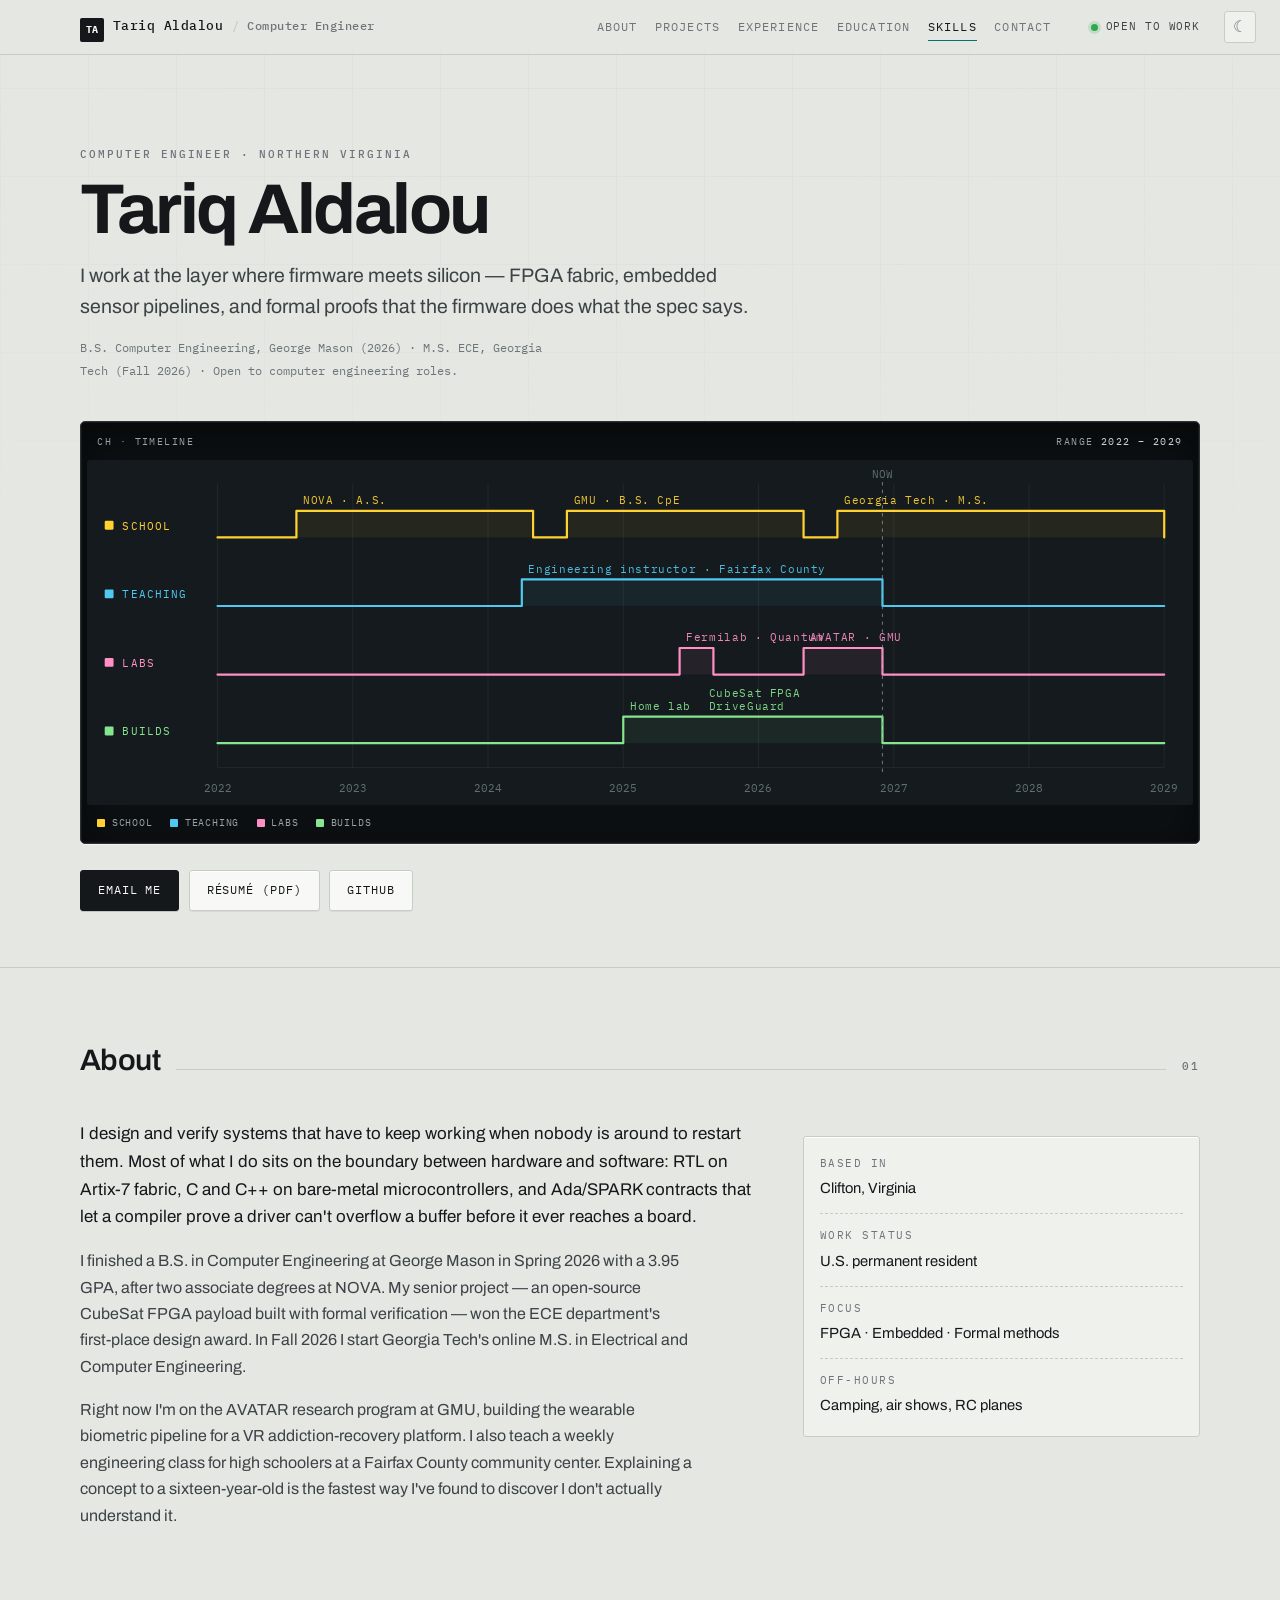
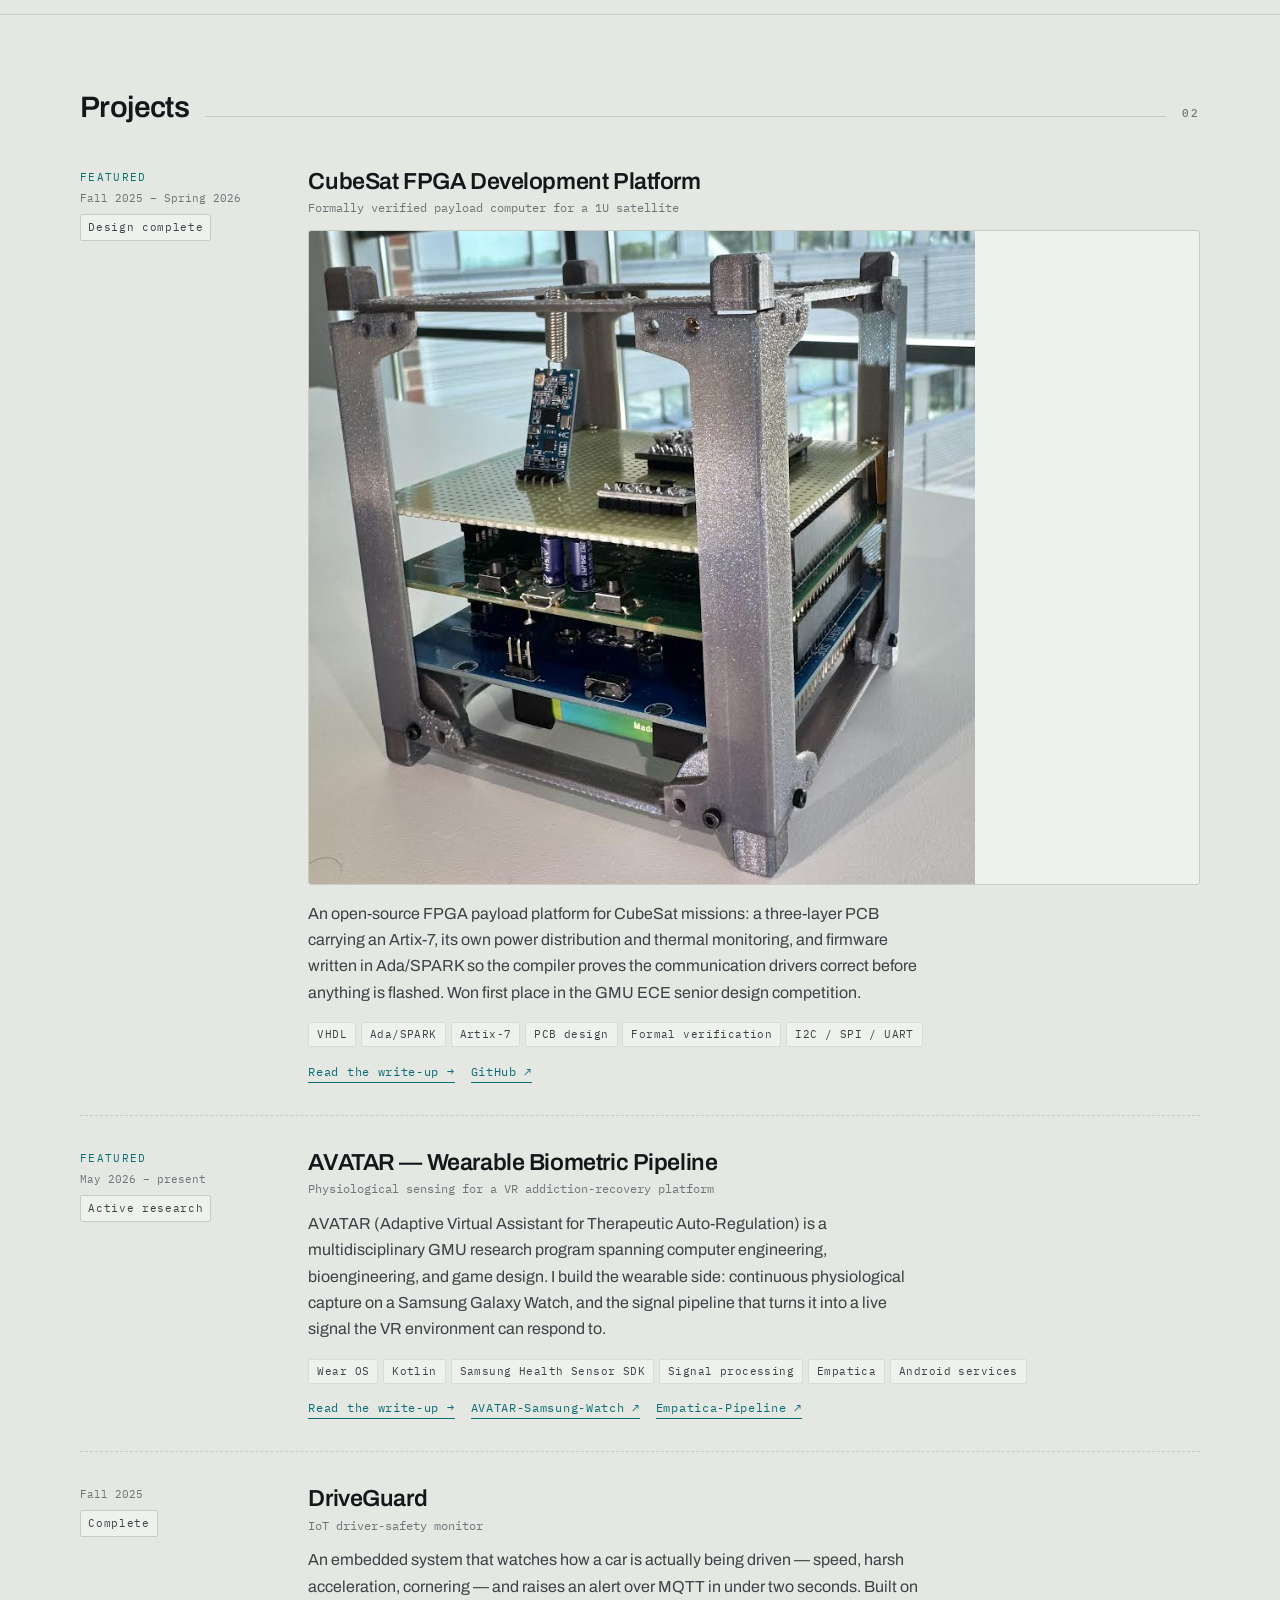
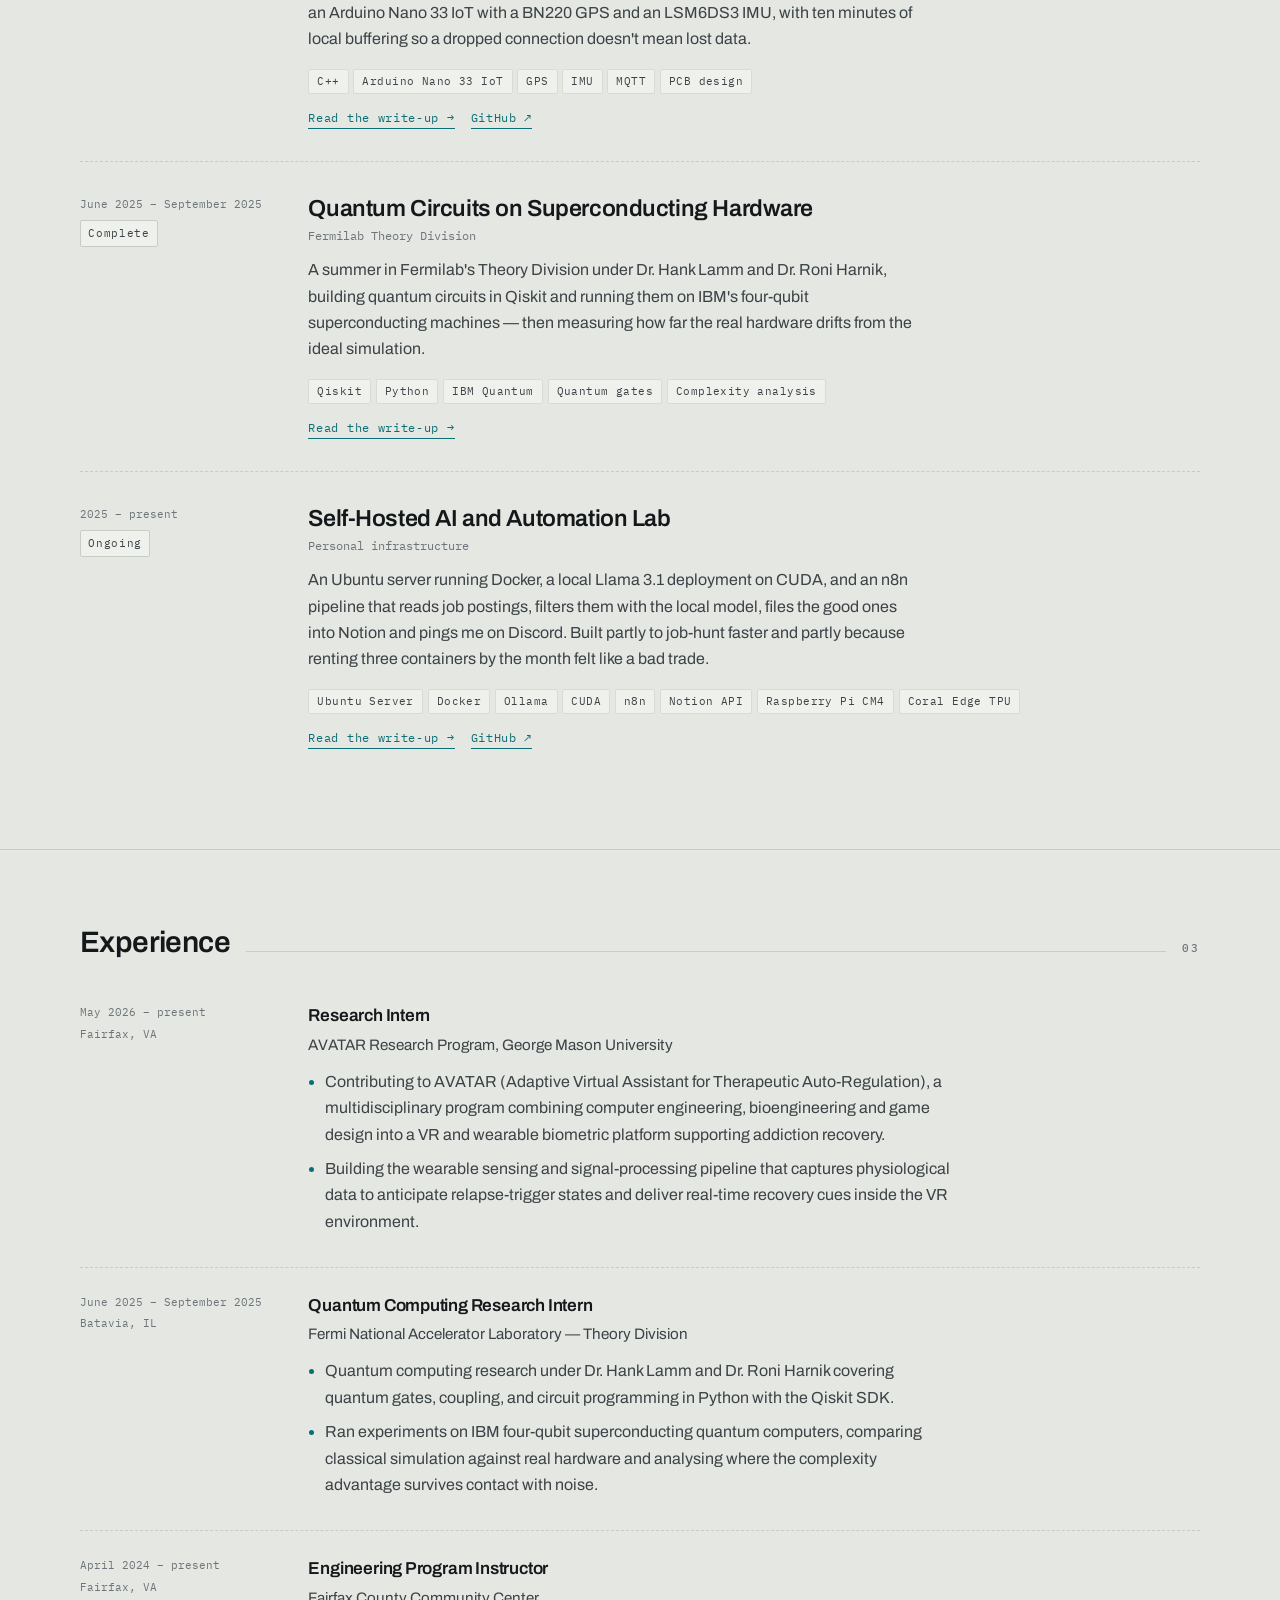
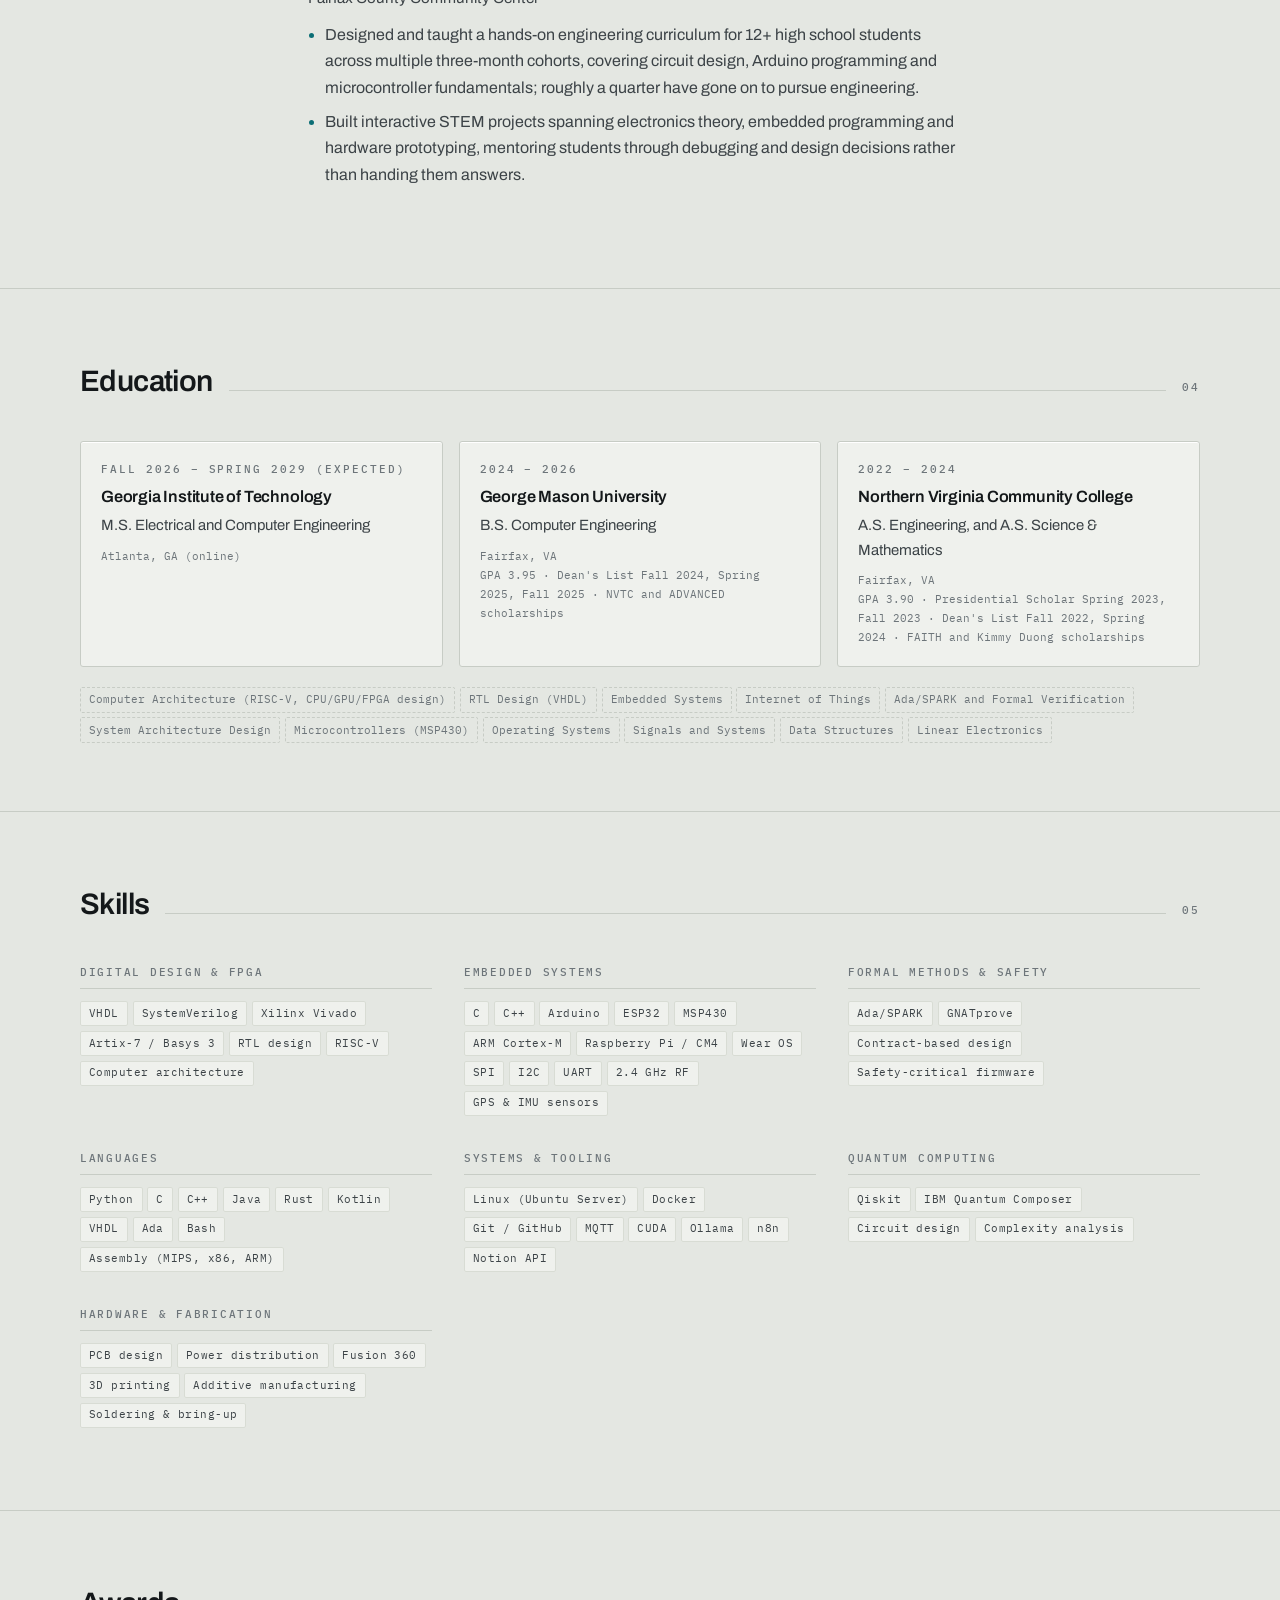
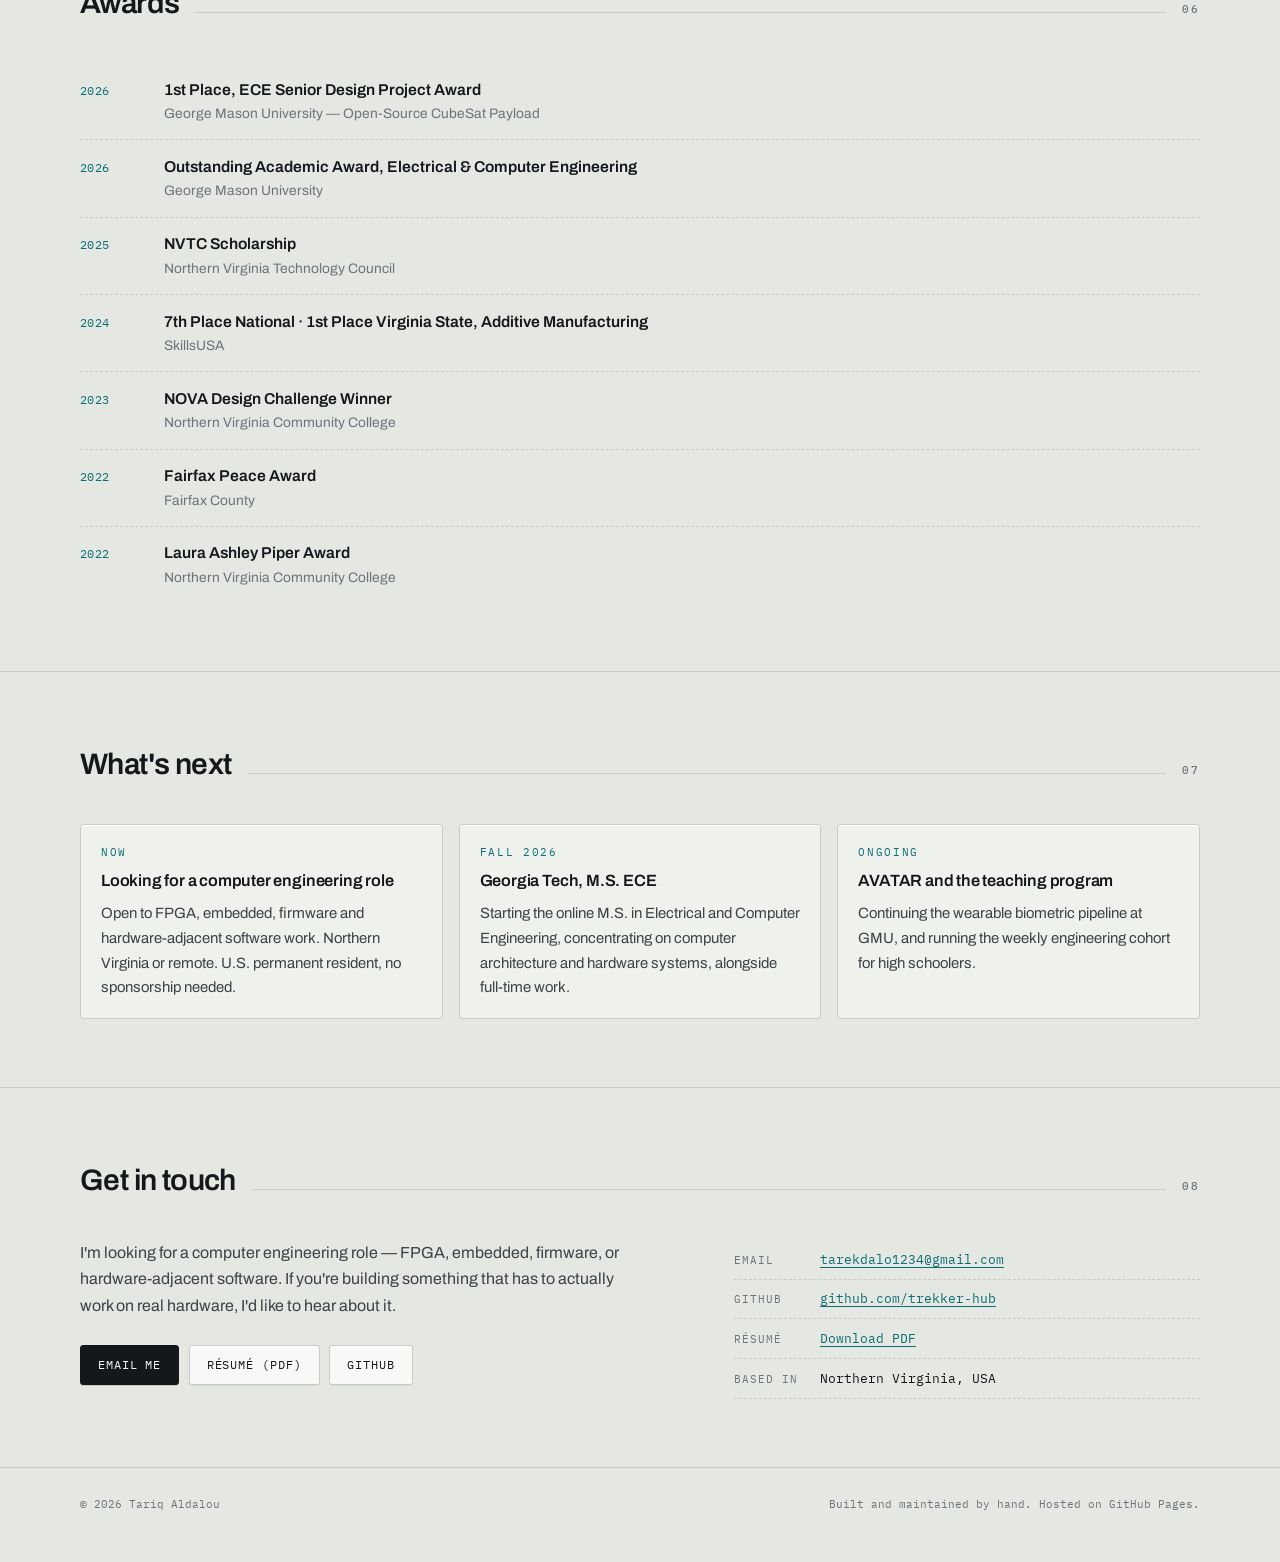
==== commit 60c3b64f: "Dark theme added" ====
--- a/index.html
+++ b/index.html
@@ -16,9 +16,13 @@
 <link rel="preconnect" href="https://fonts.gstatic.com" crossorigin>
 <link href="https://fonts.googleapis.com/css2?family=Archivo:wght@400;500;600;700&family=IBM+Plex+Mono:wght@400;500&display=swap" rel="stylesheet">
 <link rel="stylesheet" href="style.css">
+<script>
+  (function(){var t=localStorage.getItem('theme');if(t==='dark'||(t==null&&window.matchMedia('(prefers-color-scheme:dark)').matches))document.documentElement.setAttribute('data-theme','dark');})();
+</script>
 </head>
 
 <body data-page="home">
+<button class="theme-btn" id="themeToggle" aria-label="Switch to dark mode" title="Toggle dark mode">☾</button>
 
 <!-- ===== top rail ===================================================== -->
 <header class="rail">
--- a/style.css
+++ b/style.css
@@ -686,3 +686,60 @@
   body { background: #fff; color: #000; }
   .sec { break-inside: avoid; }
 }
+
+/* ============================================================= dark mode == */
+[data-theme="dark"] {
+  --panel:      #14191C;
+  --panel-2:    #1A2024;
+  --panel-3:    #1F262A;
+  --ink:        #C8D4D8;
+  --ink-2:      #8A9AA2;
+  --ink-3:      #5A6870;
+  --rule:       #2A3840;
+  --rule-soft:  #243038;
+  --signal:     #16B8C6;
+  --signal-dk:  #0F8E9A;
+  --marker:     rgba(255, 206, 48, .28);
+}
+
+[data-theme="dark"] .btn {
+  box-shadow: inset 0 1px 0 rgba(255,255,255,.06), 0 1px 0 rgba(0,0,0,.3);
+}
+[data-theme="dark"] .btn:hover {
+  box-shadow: inset 0 1px 0 rgba(255,255,255,.06), 0 3px 0 -1px rgba(0,0,0,.25);
+}
+[data-theme="dark"] .facts,
+[data-theme="dark"] .card,
+[data-theme="dark"] .p-spec {
+  box-shadow: inset 0 1px 0 rgba(255,255,255,.05);
+}
+
+/* ---------------------------------------------------------- theme toggle -- */
+.theme-btn {
+  position: fixed;
+  top: 11px;
+  right: 1.5rem;
+  z-index: 60;
+  display: inline-flex;
+  align-items: center;
+  justify-content: center;
+  width: 32px;
+  height: 32px;
+  font-size: 1rem;
+  line-height: 1;
+  background: var(--panel-2);
+  border: 1px solid var(--rule);
+  border-radius: var(--radius);
+  color: var(--ink-3);
+  cursor: pointer;
+  transition: color .15s, border-color .15s, background .15s;
+  -webkit-appearance: none;
+}
+.theme-btn:hover {
+  color: var(--ink);
+  border-color: var(--ink-2);
+}
+
+@media (max-width: 560px) {
+  .theme-btn { top: 11px; right: .75rem; }
+}
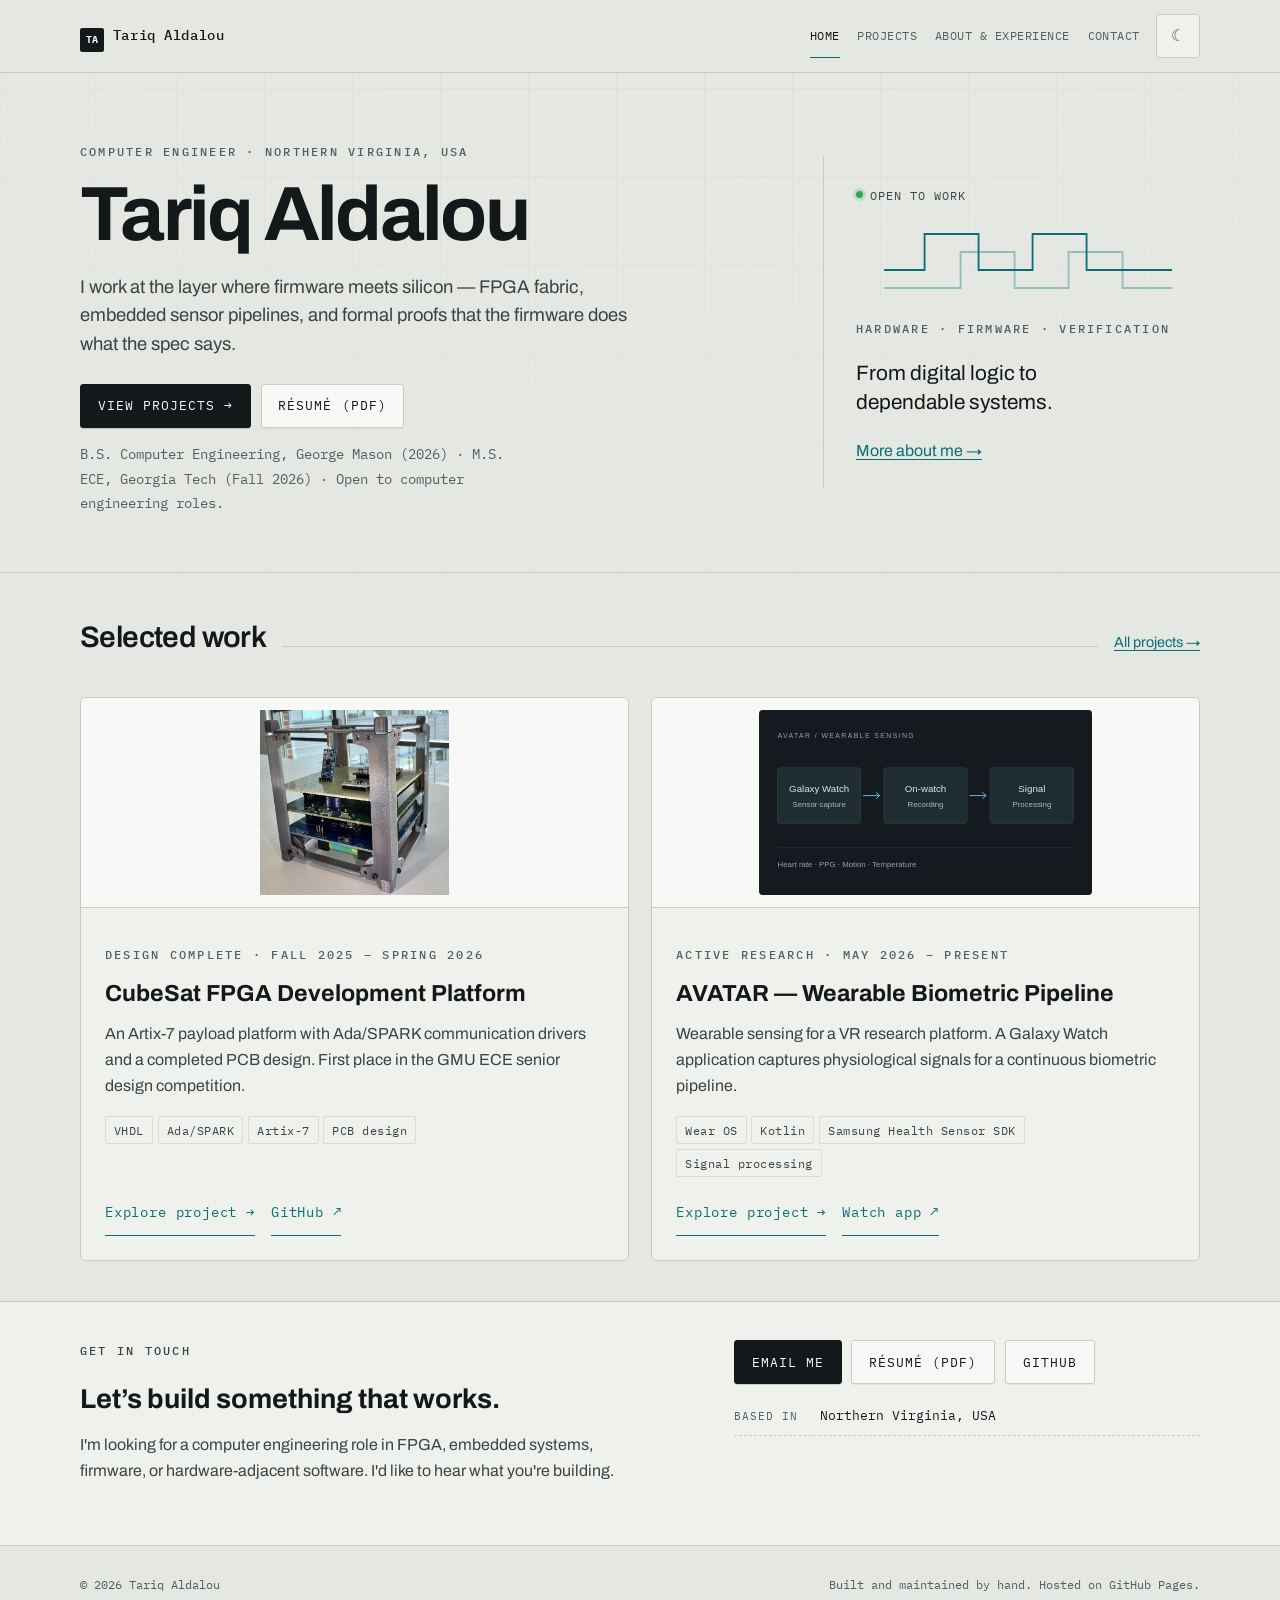
==== commit 22f4b22b: "New style added & Editor is moved to different project" ====
--- a/index.html
+++ b/index.html
@@ -3,7 +3,7 @@
 <head>
 <meta charset="utf-8">
 <meta name="viewport" content="width=device-width, initial-scale=1">
-<title>Tariq Aldalou — Computer Engineer</title>
+<title>Computer engineer — Tariq Aldalou</title>
 <meta name="description" content="Computer engineer working on FPGA design, embedded systems and formally verified firmware.">
 <meta name="author" content="Tariq Aldalou">
 <link rel="icon" href="data:image/svg+xml,<svg xmlns='http://www.w3.org/2000/svg' viewBox='0 0 32 32'><rect width='32' height='32' rx='4' fill='%2314181A'/><path d='M5 21h5v-8h6v8h5v-4h6' stroke='%23FFD230' stroke-width='2.5' fill='none'/></svg>">
@@ -16,144 +16,7 @@
 <link rel="preconnect" href="https://fonts.gstatic.com" crossorigin>
 <link href="https://fonts.googleapis.com/css2?family=Archivo:wght@400;500;600;700&family=IBM+Plex+Mono:wght@400;500&display=swap" rel="stylesheet">
 <link rel="stylesheet" href="style.css">
-<script>
-  (function(){var t=localStorage.getItem('theme');if(t==='dark'||(t==null&&window.matchMedia('(prefers-color-scheme:dark)').matches))document.documentElement.setAttribute('data-theme','dark');})();
-</script>
+<script>try{var t=localStorage.getItem("theme");if(t==="dark"||(!t&&matchMedia("(prefers-color-scheme:dark)").matches))document.documentElement.dataset.theme="dark"}catch(e){}</script>
 </head>
 
-<body data-page="home">
-<button class="theme-btn" id="themeToggle" aria-label="Switch to dark mode" title="Toggle dark mode">☾</button>
-
-<!-- ===== top rail ===================================================== -->
-<header class="rail">
-  <div class="wrap rail-in">
-    <a class="rail-mark" href="index.html">
-      <b id="mkInit">TA</b>
-      <span id="mkName">Tariq Aldalou</span>
-      <span class="role" id="mkRole"></span>
-    </a>
-    <nav class="rail-nav" aria-label="Sections">
-      <a href="#about">About</a>
-      <a href="#work">Projects</a>
-      <a href="#experience">Experience</a>
-      <a href="#education">Education</a>
-      <a href="#skills">Skills</a>
-      <a href="#contact">Contact</a>
-    </nav>
-    <span class="led" id="led" style="margin-left:1.25rem"></span>
-  </div>
-</header>
-
-<main>
-
-  <!-- ===== hero ======================================================= -->
-  <section class="hero">
-    <div class="wrap">
-      <p class="eyebrow">Computer engineer · Northern Virginia</p>
-      <h1 class="hero-name" id="heroName"></h1>
-      <p class="hero-tag" id="heroTag"></p>
-      <p class="hero-sub" id="heroSub"></p>
-
-      <!-- the timing diagram -->
-      <div class="display">
-        <div class="display-bar">
-          <span>CH · TIMELINE</span>
-          <span class="sp"></span>
-          <span class="hint">drag to scroll →</span>
-          <span>RANGE <em id="dispRange"></em></span>
-        </div>
-        <div class="display-wrap"><div class="display-scroll" id="display"></div></div>
-        <div class="display-legend" id="legend"></div>
-      </div>
-
-      <div class="actions" id="actions"></div>
-    </div>
-  </section>
-
-  <!-- ===== about ====================================================== -->
-  <section class="sec" id="about">
-    <div class="wrap">
-      <div class="sec-head"><h2>About</h2><span class="rule"></span><span class="eyebrow">01</span></div>
-      <div class="about-grid">
-        <div class="about-copy" id="aboutCopy"></div>
-        <dl class="facts" id="facts"></dl>
-      </div>
-    </div>
-  </section>
-
-  <!-- ===== projects =================================================== -->
-  <section class="sec" id="work">
-    <div class="wrap">
-      <div class="sec-head"><h2>Projects</h2><span class="rule"></span><span class="eyebrow">02</span></div>
-      <div class="proj-list" id="projList"></div>
-    </div>
-  </section>
-
-  <!-- ===== experience ================================================= -->
-  <section class="sec" id="experience">
-    <div class="wrap">
-      <div class="sec-head"><h2>Experience</h2><span class="rule"></span><span class="eyebrow">03</span></div>
-      <div id="expList"></div>
-    </div>
-  </section>
-
-  <!-- ===== education ================================================== -->
-  <section class="sec" id="education">
-    <div class="wrap">
-      <div class="sec-head"><h2>Education</h2><span class="rule"></span><span class="eyebrow">04</span></div>
-      <div class="edu-grid" id="eduList"></div>
-      <div class="course-strip" id="courseList"></div>
-    </div>
-  </section>
-
-  <!-- ===== skills ===================================================== -->
-  <section class="sec" id="skills">
-    <div class="wrap">
-      <div class="sec-head"><h2>Skills</h2><span class="rule"></span><span class="eyebrow">05</span></div>
-      <div class="skill-grid" id="skillList"></div>
-    </div>
-  </section>
-
-  <!-- ===== awards ===================================================== -->
-  <section class="sec" id="awards">
-    <div class="wrap">
-      <div class="sec-head"><h2>Awards</h2><span class="rule"></span><span class="eyebrow">06</span></div>
-      <div class="awards" id="awardList"></div>
-    </div>
-  </section>
-
-  <!-- ===== next ======================================================= -->
-  <section class="sec" id="next">
-    <div class="wrap">
-      <div class="sec-head"><h2>What's next</h2><span class="rule"></span><span class="eyebrow">07</span></div>
-      <div class="next-grid" id="nextList"></div>
-    </div>
-  </section>
-
-  <!-- ===== contact ==================================================== -->
-  <section class="sec" id="contact">
-    <div class="wrap">
-      <div class="sec-head"><h2>Get in touch</h2><span class="rule"></span><span class="eyebrow">08</span></div>
-      <div class="contact-in">
-        <div>
-          <p>I'm looking for a computer engineering role — FPGA, embedded, firmware, or hardware-adjacent software. If you're building something that has to actually work on real hardware, I'd like to hear about it.</p>
-          <div class="actions" id="actions2"></div>
-        </div>
-        <div class="contact-list" id="contactList"></div>
-      </div>
-    </div>
-  </section>
-
-</main>
-
-<footer class="foot">
-  <div class="wrap" style="display:flex;flex-wrap:wrap;gap:.5rem 1.5rem;justify-content:space-between;width:min(100% - 2*var(--pad), var(--wrap))">
-    <span>© <span id="year"></span> <span id="footName"></span></span>
-    <span id="footNote"></span>
-  </div>
-</footer>
-
-<script src="content.js"></script>
-<script src="app.js"></script>
-</body>
-</html>
+<body data-page="index"><a class="skip-link" href="#main">Skip to content</a><header class="rail"><div class="wrap rail-in"><a class="rail-mark" href="index.html"><b id="mkInit">TA</b><span id="mkName">Tariq Aldalou</span></a><button class="menu-btn" id="menuToggle" aria-expanded="false" aria-controls="siteNav">Menu</button><nav class="rail-nav" id="siteNav" aria-label="Main navigation"><a href="index.html">Home</a><a href="projects.html">Projects</a><a href="about.html">About & experience</a><a href="#contact">Contact</a></nav><button class="theme-btn" id="themeToggle" aria-label="Switch to dark mode">☾</button></div></header><main id="main"><section class="hero"><div class="wrap home-hero"><div><p class="eyebrow" id="heroEyebrow"></p><h1 class="hero-name" id="heroName"></h1><p class="hero-tag" id="heroTag"></p><div class="actions" id="actions"></div><p class="hero-sub" id="heroSub"></p></div><aside class="hero-aside"><span class="led" id="led"></span><div class="signal-art" aria-hidden="true"><svg viewBox="0 0 320 100"><path d="M0 70H45V30H105V70H165V30H225V70H320"/><path d="M0 90H85V50H145V90H205V50H265V90H320"/></svg></div><p class="eyebrow">Hardware · Firmware · Verification</p><p>From digital logic to dependable systems.</p><a href="about.html">More about me →</a></aside></div></section><section class="sec selected-work" id="work"><div class="wrap"><div class="sec-head"><h2>Selected work</h2><span class="rule"></span><a href="projects.html">All projects →</a></div><div class="project-grid" id="projList"></div></div></section></main><section class="sec contact-section" id="contact"><div class="wrap contact-in"><div><p class="eyebrow">Get in touch</p><h2>Let’s build something that works.</h2><p id="contactCopy"></p></div><div><div class="actions" id="actions2"></div><div class="contact-list" id="contactList"></div></div></div></section><footer class="foot"><div class="wrap footer-in"><span>© <span id="year"></span> <span id="footName"></span></span><span id="footNote"></span></div></footer><script src="content.js"></script><script src="app.js"></script></body></html>
--- a/style.css
+++ b/style.css
@@ -743,3 +743,12 @@
 @media (max-width: 560px) {
   .theme-btn { top: 11px; right: .75rem; }
 }
+
+/* Page hierarchy and touch-friendly navigation */
+:root { --ink-3:#525E64; }
+[data-theme="dark"] { --ink-2:#B0BEC5; --ink-3:#94A5AF; }
+.skip-link{position:fixed;left:1rem;top:-5rem;z-index:100;background:var(--panel-3);padding:.7rem}.skip-link:focus{top:.5rem}
+.rail-in{height:auto;min-height:72px;gap:1rem}.rail-nav{overflow:visible;align-items:center}.rail-nav a{font-size:.78rem;letter-spacing:.04em;min-height:44px;display:flex;align-items:center}.rail-mark{font-size:.9rem}.theme-btn{position:static;flex-shrink:0;width:44px;height:44px}.menu-btn{display:none;background:var(--panel-2);color:var(--ink);border:1px solid var(--rule);border-radius:3px;padding:.65rem;font:inherit;min-height:44px}.btn{min-height:44px;font-size:.8rem}.eyebrow,.tags span,.proj-meta,.xp-when,.card .meta,.course-strip span,.skill-grid h3,.award .yr,.award i,.when,.crumb,.foot,.p-body figcaption,.p-spec dt{font-size:.78rem}.proj-links a{font-size:.85rem;min-height:44px;display:inline-flex;align-items:center}.hero{padding:3.5rem 0}.home-hero{display:grid;grid-template-columns:minmax(0,1.8fr) minmax(0,1fr);gap:4rem;align-items:center}.hero-name{font-size:clamp(2.7rem,6vw,4.8rem);line-height:1.05}.hero-tag{font-size:1.15rem;max-width:53ch}.hero-sub{font-size:.85rem;max-width:56ch}.hero-aside{border-left:1px solid var(--rule);padding:1.5rem 0 1.5rem 2rem}.hero-aside>p:not(.eyebrow){font-size:1.3rem;line-height:1.4;max-width:20ch}.signal-art svg{width:100%;height:90px;fill:none;stroke:var(--signal);stroke-width:2}.signal-art path+path{opacity:.35}.hero-aside .led{font-size:.78rem}.selected-work{padding:2.5rem 0}.project-grid{display:grid;grid-template-columns:repeat(2,minmax(0,1fr));gap:1.4rem}.project-card{border:1px solid var(--rule);background:var(--panel-2);border-radius:6px;overflow:hidden;display:flex;flex-direction:column}.project-card-copy{padding:1.5rem;flex:1;display:flex;flex-direction:column}.project-card h2{font-size:1.45rem;line-height:1.25;margin:.1rem 0 .8rem}.project-card h2 a{color:var(--ink);text-decoration:none}.project-card h2 a:hover{text-decoration:underline}.project-card-copy>p:not(.eyebrow){color:var(--ink-2);margin:0 0 1rem}.project-card .proj-links{margin-top:auto}.project-image{height:210px;background:var(--panel-3);border-bottom:1px solid var(--rule)}.project-image img{width:100%;height:100%;object-fit:contain;padding:.75rem}.page-main{padding-top:3rem;padding-bottom:3rem}.page-main>h1{font-size:clamp(2.2rem,5vw,3.5rem);line-height:1.1;letter-spacing:-.03em;margin:.5rem 0 1rem}.page-intro{max-width:60ch;color:var(--ink-2);margin-bottom:2.5rem}.about-heading{padding-bottom:1.5rem}.contact-section{padding:2.4rem 0;background:var(--panel-2)}.contact-section h2{font-size:1.7rem;line-height:1.2;margin:.6rem 0 1rem}.contact-section .actions{margin-top:0}.contact-list{margin-top:.75rem}.footer-in{display:flex;justify-content:space-between;gap:1rem;flex-wrap:wrap}.mobile-timeline{display:none}.p-head h1{overflow-wrap:anywhere}.sec-head>a{font-size:.9rem;white-space:nowrap}.p-body{font-size:1.05rem}.p-note{font-size:.85rem}
+@media(max-width:850px){.home-hero{gap:2rem;grid-template-columns:1fr}.hero-aside{display:none}.rail-mark span{display:inline}.menu-btn{display:block;margin-left:auto}.rail-nav{display:none;position:absolute;left:0;right:0;top:100%;background:var(--panel-3);border:1px solid var(--rule);padding:1rem;flex-direction:column;align-items:stretch;margin:0}.rail-nav.is-open{display:flex}.rail-nav a{padding:.5rem}.rail-in{min-height:64px}.hero{padding:2.4rem 0}.hero-name{font-size:clamp(2.4rem,9vw,4rem)}}
+@media(max-width:600px){.project-grid{grid-template-columns:1fr}.project-card-copy{padding:1.25rem}.hero-tag{font-size:1.05rem}.hero-sub{font-size:.82rem}.about-heading{padding-top:2rem}.display{display:none}.mobile-timeline{display:block;border-left:2px solid var(--signal);padding-left:1.25rem}.mobile-timeline h3{font-family:var(--mono);font-size:.85rem;color:var(--signal)}.mobile-timeline p{font-size:.95rem}.mobile-timeline span{color:var(--ink-3)}.rail-mark span{font-size:.8rem}.sec-head{gap:.6rem}.edu-grid,.skill-grid,.next-grid{grid-template-columns:minmax(0,1fr)}.p-spec{grid-template-columns:1fr}.theme-btn{right:auto;top:auto}}
+@media print{.theme-btn,.menu-btn{display:none!important}.rise{opacity:1!important;transform:none!important}}
